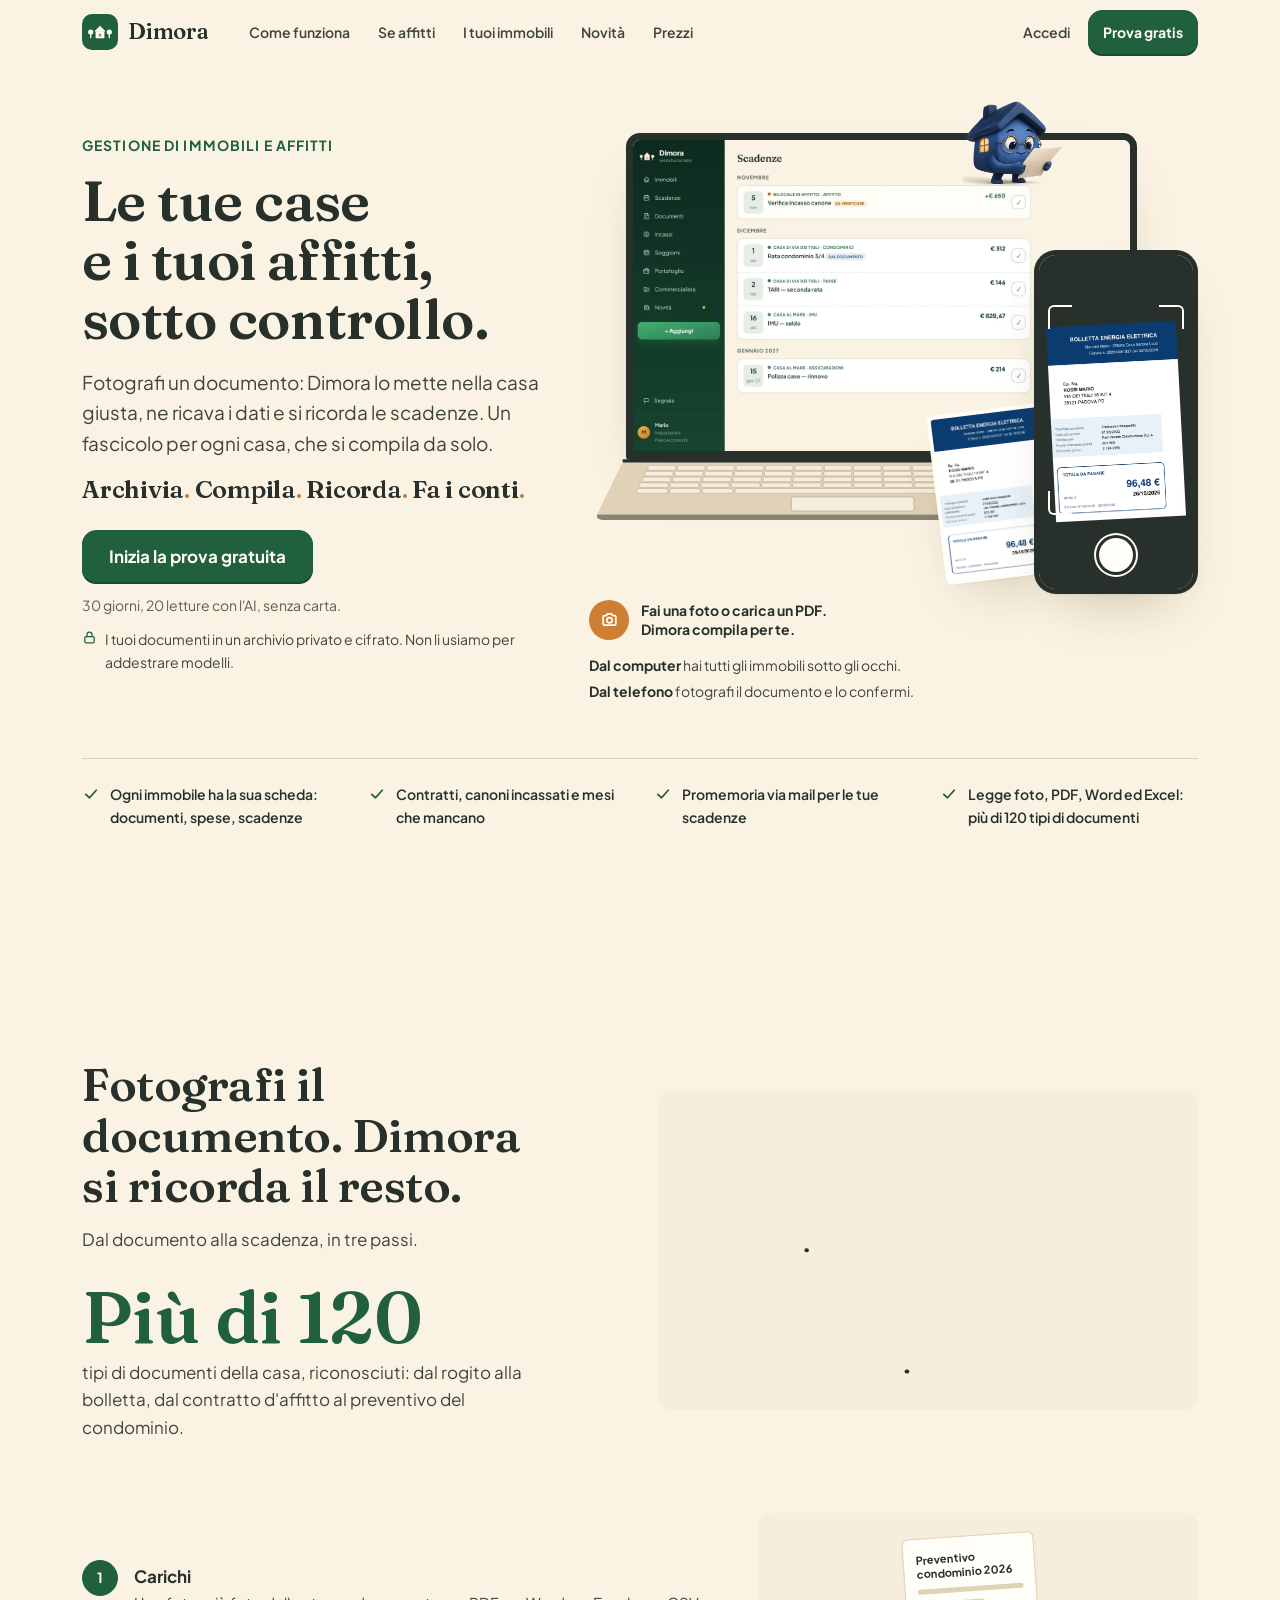
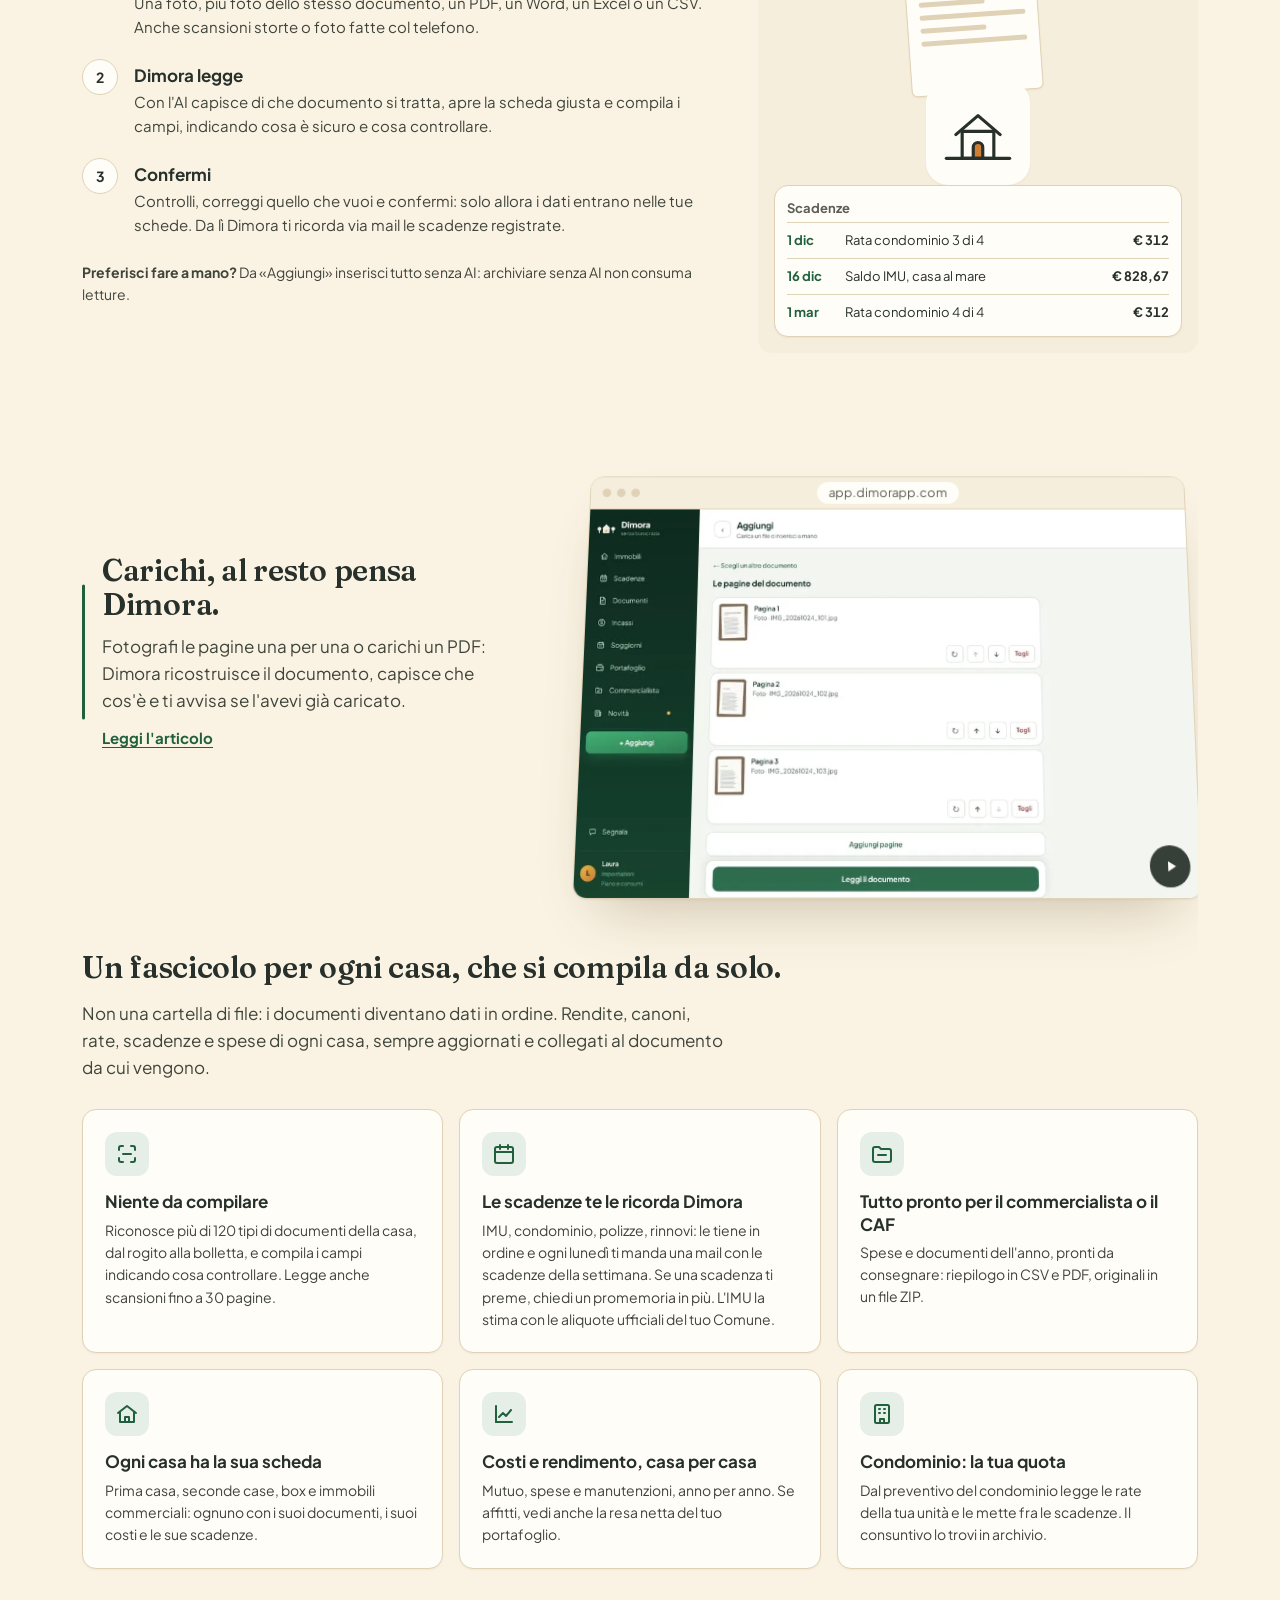
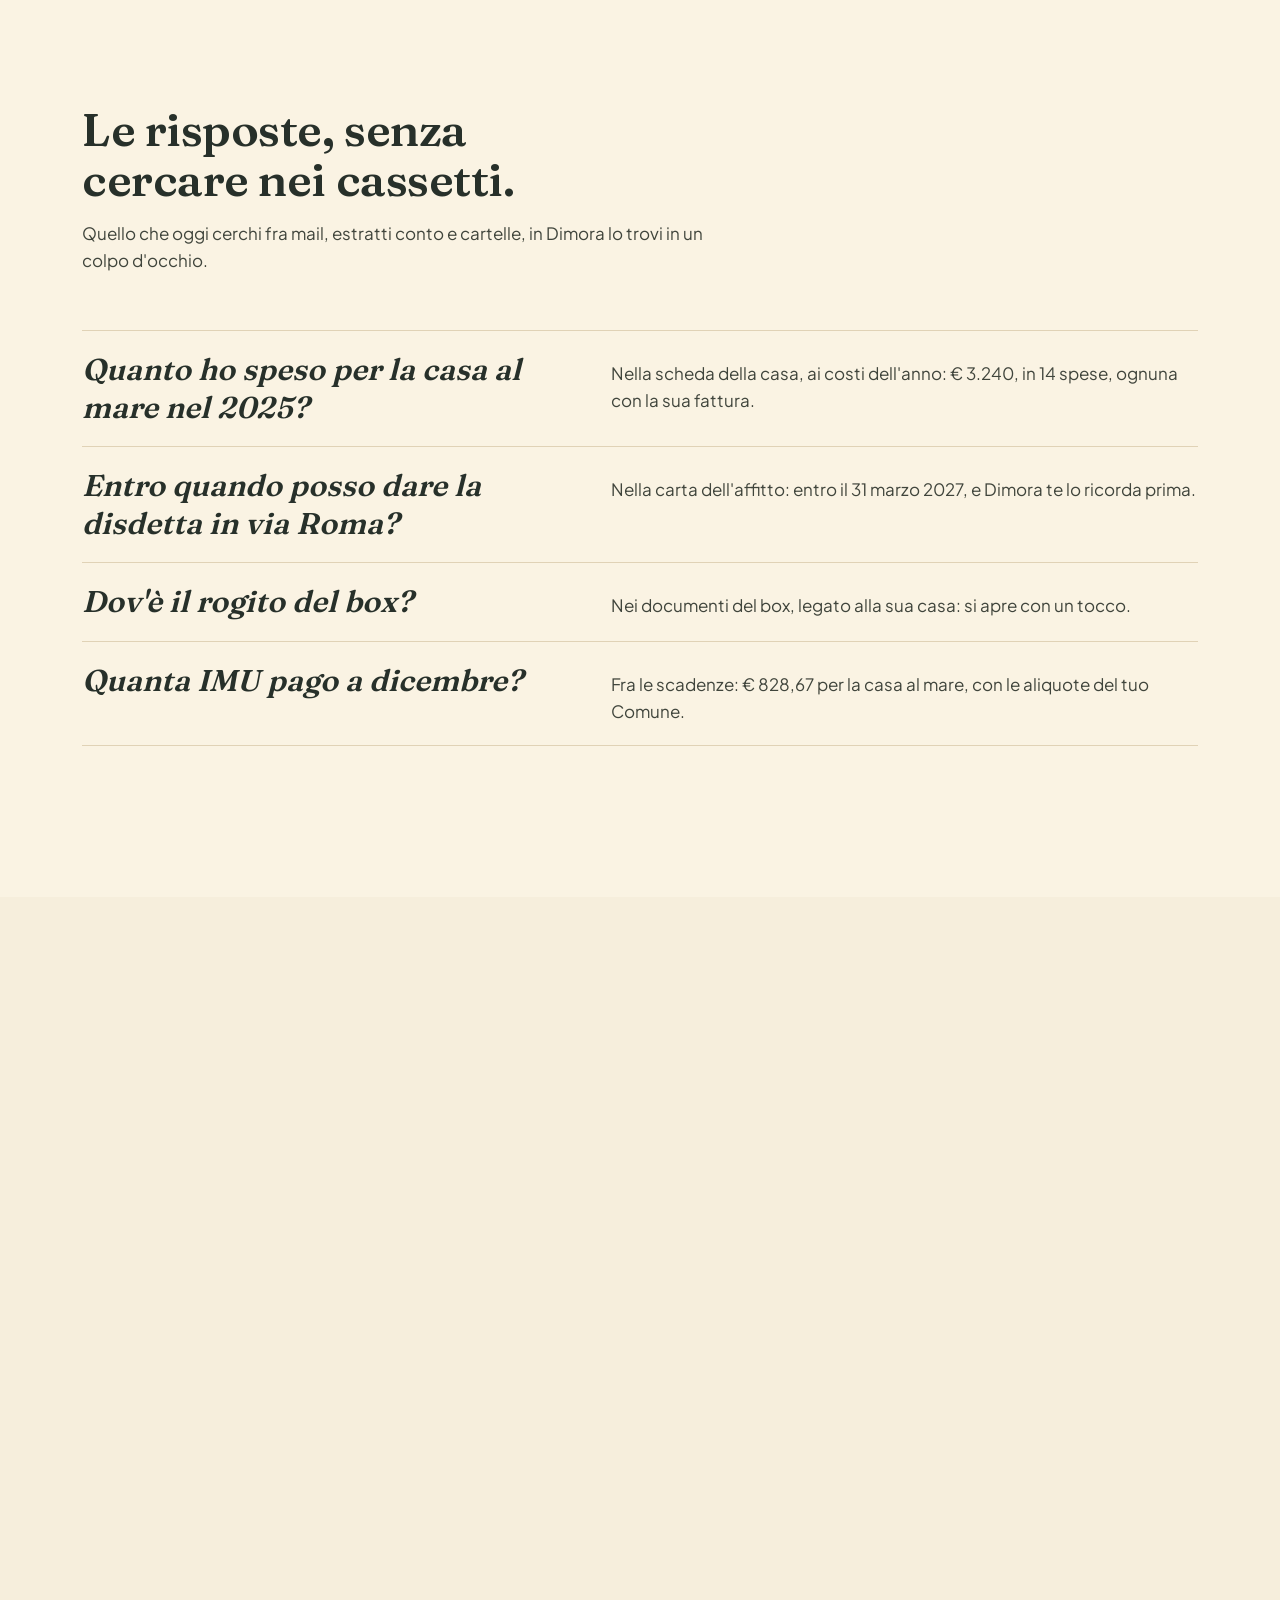
==== index.html @ d5da7b3e "landing: quarto giro (un fascicolo per ogni casa, le risposte, i documenti al sicuro più in vista) -" ====
<!doctype html>
<html lang="it">
<head>
<meta charset="utf-8">
<meta name="viewport" content="width=device-width, initial-scale=1">
<!-- Vercel Web Analytics (dall'8/10, senza cookie): la coda prima del foglio di stile, lo script in fondo.
     Gli indirizzi si ripuliscono prima dell'invio e gli eventi partono da assets/landing.js. -->
<script>
  window.va = window.va || function () { (window.vaq = window.vaq || []).push(arguments); };
  // Le animazioni si accendono qui, prima che la pagina si disegni, e solo senza «meno animazioni».
  try { if (!window.matchMedia('(prefers-reduced-motion: reduce)').matches) document.documentElement.classList.add('vivo'); } catch (e) {}
</script>
<title>Dimora: gestione di immobili e affitti, IMU e scadenze della casa</title>
<meta name="description" content="Fotografi o carichi un documento: Dimora legge i dati e prepara le scadenze. Affitti, IMU della seconda casa, condominio e bollette in un unico posto.">
<link rel="canonical" href="https://dimorapp.com/">
<link rel="icon" type="image/svg+xml" href="/favicon.svg">
<meta name="theme-color" content="#FAF3E3">
<meta property="og:type" content="website">
<meta property="og:site_name" content="Dimora">
<meta property="og:locale" content="it_IT">
<meta property="og:url" content="https://dimorapp.com/">
<meta property="og:title" content="Dimora: gestione di immobili e affitti, IMU e scadenze della casa">
<meta property="og:description" content="Fotografi o carichi un documento: Dimora legge i dati e prepara le scadenze. Affitti, IMU della seconda casa, condominio e bollette in un unico posto.">
<meta property="og:image" content="https://dimorapp.com/dimora-og-2026-10.jpg">
<meta property="og:image:width" content="1200">
<meta property="og:image:height" content="630">
<meta property="og:image:type" content="image/jpeg">
<meta property="og:image:alt" content="Dimorino, la casetta di Dimora, accanto al titolo: Le tue case e i tuoi affitti, sotto controllo. Da una foto.">
<meta name="twitter:card" content="summary_large_image">
<meta name="twitter:title" content="Dimora: gestione di immobili e affitti, IMU e scadenze della casa">
<meta name="twitter:description" content="Fotografi o carichi un documento: Dimora legge i dati e prepara le scadenze. Affitti, IMU della seconda casa, condominio e bollette in un unico posto.">
<meta name="twitter:image" content="https://dimorapp.com/dimora-og-2026-10.jpg">
<link rel="preload" href="/assets/fonts/plus-jakarta-sans-latin-wght-normal.woff2" as="font" type="font/woff2" crossorigin>
<link rel="preload" href="/assets/fonts/fraunces-600-latin.woff2" as="font" type="font/woff2" crossorigin>
<link rel="stylesheet" href="/assets/veste.css">
<link rel="stylesheet" href="/assets/landing.css">
<!-- Dati strutturati: chi siamo e che cos'è l'app. Niente prezzi, offerte o valutazioni.
     La descrizione è la stessa della meta description: il controllo le confronta. -->
<script type="application/ld+json">
{
  "@context": "https://schema.org",
  "@graph": [
    {
      "@type": "Organization",
      "@id": "https://dimorapp.com/#organizzazione",
      "name": "Dimora",
      "url": "https://dimorapp.com",
      "logo": "https://dimorapp.com/favicon.svg"
    },
    {
      "@type": "SoftwareApplication",
      "name": "Dimora",
      "applicationCategory": "BusinessApplication",
      "operatingSystem": "Web",
      "url": "https://app.dimorapp.com",
      "description": "Fotografi o carichi un documento: Dimora legge i dati e prepara le scadenze. Affitti, IMU della seconda casa, condominio e bollette in un unico posto.",
      "inLanguage": "it",
      "publisher": { "@id": "https://dimorapp.com/#organizzazione" }
    }
  ]
}
</script>
</head>
<body>
<a class="salta" href="#contenuto">Vai al contenuto</a>

<!--TESTATA-->
<header class="testata" data-testata>
  <div class="contenitore testata-riga">
    <a class="marchio" href="/" aria-label="Dimora, torna all'inizio">
      <span class="marchio-segno" aria-hidden="true"><svg viewBox="1 24 98 54" width="26" height="14"><circle cx="14" cy="51" r="10" fill="currentColor"/><rect x="11.5" y="59" width="5" height="16" rx="2" fill="currentColor"/><circle cx="86" cy="51" r="10" fill="currentColor"/><rect x="83.5" y="59" width="5" height="16" rx="2" fill="currentColor"/><polygon points="28,49 50,27 72,49" fill="currentColor"/><rect x="33" y="48" width="34" height="27" rx="2.5" fill="currentColor"/><path d="M45 68 L45 61.5 A5 5 0 0 1 55 61.5 L55 68 Z" fill="#CE7F33"/></svg></span>
      <span class="marchio-nome">Dimora</span>
    </a>
    <nav class="nav-larga" aria-label="Sezioni">
      <a href="/#come">Come funziona</a>
      <a href="/#affitti">Se affitti</a>
      <a href="/#immobili">I tuoi immobili</a>
      <a href="/#novita">Novità</a>
      <a href="/#prezzi">Prezzi</a>
    </nav>
    <div class="testata-azioni">
      <a class="collegamento-testata solo-largo" href="https://app.dimorapp.com/login" data-evento="clic_accedi" data-posizione="intestazione">Accedi</a>
      <a class="btn btn-principale btn-piccolo" href="https://app.dimorapp.com/login" data-evento="clic_inizia_prova" data-posizione="intestazione">Prova gratis</a>
      <details class="menu" data-menu>
        <summary class="menu-bottone" aria-label="Menu"><svg width="20" height="20" viewBox="0 0 24 24" fill="none" stroke="currentColor" stroke-width="2" stroke-linecap="round" aria-hidden="true"><path d="M4 7h16"/><path d="M4 12h16"/><path d="M4 17h16"/></svg></summary>
        <nav class="menu-pannello" aria-label="Sezioni">
          <a href="/#come">Come funziona</a>
          <a href="/#affitti">Se affitti</a>
          <a href="/#immobili">I tuoi immobili</a>
          <a href="/#novita">Novità</a>
          <a href="/#prezzi">Prezzi</a>
          <a href="/#domande">Domande</a>
          <a href="https://app.dimorapp.com/login" data-evento="clic_accedi" data-posizione="menu_telefono">Accedi</a>
        </nav>
      </details>
    </div>
  </div>
</header>
<!--/TESTATA-->

<main id="contenuto">

<!-- 1. L'APERTURA, come la landing di prima, nella veste nuova. Le due schermate sono l'app vera nella veste nuova,
     con dati inventati (strumenti/fotografa-app.mjs). Il titolo entra riga per riga. -->
<section class="apertura">
  <div class="contenitore apertura-griglia">
    <div class="apertura-testo">
      <p class="occhiello">Gestione di immobili e affitti</p>
      <h1 class="titolo-apertura"><span class="riga"><span>Le tue case</span></span> <span class="riga"><span>e i tuoi affitti,</span></span> <span class="riga"><span>sotto controllo.</span></span></h1>
      <p class="apertura-sotto">Fotografi un documento: Dimora lo mette nella casa giusta, ne ricava i dati e si ricorda le scadenze. Un fascicolo per ogni casa, che si compila da solo.</p>
      <p class="apertura-motto">Archivia<span class="punto">.</span> Compila<span class="punto">.</span> Ricorda<span class="punto">.</span> Fa i conti<span class="punto">.</span></p>
      <div class="apertura-azioni">
        <a class="btn btn-principale btn-grande" href="https://app.dimorapp.com/login" data-evento="clic_inizia_prova" data-posizione="apertura">Inizia la prova gratuita</a>
        <p class="apertura-nota">30 giorni, 20 letture con l'AI, senza carta.</p>
        <p class="apertura-sicuro"><a href="#sicurezza"><svg width="15" height="15" viewBox="0 0 24 24" fill="none" stroke="currentColor" stroke-width="2" stroke-linecap="round" stroke-linejoin="round" aria-hidden="true"><rect x="4.5" y="10.5" width="15" height="10" rx="2"/><path d="M8 10.5V7.5a4 4 0 0 1 8 0v3"/></svg><span>I tuoi documenti in un archivio privato e cifrato. Non li usiamo per addestrare modelli.</span></a></p>
      </div>
    </div>
    <div class="apertura-visivo">
      <!-- La sequenza in tre tempi (terzo giro di Vitto, 25/10): (a) la bolletta di carta; (b) il telefono la inquadra e
           scatta, con un lampo; (c) sul telefono i campi compilati e nel portatile spunta la scadenza nuova, evidenziata un
           attimo. Si ripete con una pausa. Senza «vivo» (e con «meno animazioni») si vede l'ultimo fotogramma, fermo. -->
      <div class="dispositivi" data-sequenza>
        <div class="portatile">
          <div class="portatile-schermo">
            <img class="schermo-prima" src="/assets/img/app-computer-prima.webp" alt="" width="1280" height="800" decoding="async" fetchpriority="high">
            <img class="schermo-dopo" src="/assets/img/app-computer.webp" alt="Dimora dal computer: le scadenze delle case, con la bolletta della luce appena aggiunta, le rate del condominio, il saldo IMU della casa al mare e la TARI." width="1280" height="800" decoding="async">
            <span class="riga-nuova" aria-hidden="true"></span>
          </div>
          <svg class="portatile-base" viewBox="0 -9 1000 176" preserveAspectRatio="none" aria-hidden="true"><polygon class="tastiera-piano" points="50,0 950,0 1000,150 0,150"/><rect class="tastiera-cerniera" x="50" y="-8" width="900" height="9" rx="2"/><rect class="tastiera-tasto" x="100.0" y="10.0" width="53.4" height="13" rx="2"/><rect class="tastiera-tasto" x="157.4" y="10.0" width="53.4" height="13" rx="2"/><rect class="tastiera-tasto" x="214.9" y="10.0" width="53.4" height="13" rx="2"/><rect class="tastiera-tasto" x="272.3" y="10.0" width="53.4" height="13" rx="2"/><rect class="tastiera-tasto" x="329.7" y="10.0" width="53.4" height="13" rx="2"/><rect class="tastiera-tasto" x="387.1" y="10.0" width="53.4" height="13" rx="2"/><rect class="tastiera-tasto" x="444.6" y="10.0" width="53.4" height="13" rx="2"/><rect class="tastiera-tasto" x="502.0" y="10.0" width="53.4" height="13" rx="2"/><rect class="tastiera-tasto" x="559.4" y="10.0" width="53.4" height="13" rx="2"/><rect class="tastiera-tasto" x="616.9" y="10.0" width="53.4" height="13" rx="2"/><rect class="tastiera-tasto" x="674.3" y="10.0" width="53.4" height="13" rx="2"/><rect class="tastiera-tasto" x="731.7" y="10.0" width="53.4" height="13" rx="2"/><rect class="tastiera-tasto" x="789.1" y="10.0" width="53.4" height="13" rx="2"/><rect class="tastiera-tasto" x="846.6" y="10.0" width="53.4" height="13" rx="2"/><rect class="tastiera-tasto" x="94.5" y="26.5" width="54.2" height="13" rx="2"/><rect class="tastiera-tasto" x="152.7" y="26.5" width="54.2" height="13" rx="2"/><rect class="tastiera-tasto" x="210.9" y="26.5" width="54.2" height="13" rx="2"/><rect class="tastiera-tasto" x="269.1" y="26.5" width="54.2" height="13" rx="2"/><rect class="tastiera-tasto" x="327.4" y="26.5" width="54.2" height="13" rx="2"/><rect class="tastiera-tasto" x="385.6" y="26.5" width="54.2" height="13" rx="2"/><rect class="tastiera-tasto" x="443.8" y="26.5" width="54.2" height="13" rx="2"/><rect class="tastiera-tasto" x="502.0" y="26.5" width="54.2" height="13" rx="2"/><rect class="tastiera-tasto" x="560.2" y="26.5" width="54.2" height="13" rx="2"/><rect class="tastiera-tasto" x="618.4" y="26.5" width="54.2" height="13" rx="2"/><rect class="tastiera-tasto" x="676.6" y="26.5" width="54.2" height="13" rx="2"/><rect class="tastiera-tasto" x="734.9" y="26.5" width="54.2" height="13" rx="2"/><rect class="tastiera-tasto" x="793.1" y="26.5" width="54.2" height="13" rx="2"/><rect class="tastiera-tasto" x="851.3" y="26.5" width="54.2" height="13" rx="2"/><rect class="tastiera-tasto" x="89.0" y="43.0" width="55.0" height="13" rx="2"/><rect class="tastiera-tasto" x="148.0" y="43.0" width="55.0" height="13" rx="2"/><rect class="tastiera-tasto" x="207.0" y="43.0" width="55.0" height="13" rx="2"/><rect class="tastiera-tasto" x="266.0" y="43.0" width="55.0" height="13" rx="2"/><rect class="tastiera-tasto" x="325.0" y="43.0" width="55.0" height="13" rx="2"/><rect class="tastiera-tasto" x="384.0" y="43.0" width="55.0" height="13" rx="2"/><rect class="tastiera-tasto" x="443.0" y="43.0" width="55.0" height="13" rx="2"/><rect class="tastiera-tasto" x="502.0" y="43.0" width="55.0" height="13" rx="2"/><rect class="tastiera-tasto" x="561.0" y="43.0" width="55.0" height="13" rx="2"/><rect class="tastiera-tasto" x="620.0" y="43.0" width="55.0" height="13" rx="2"/><rect class="tastiera-tasto" x="679.0" y="43.0" width="55.0" height="13" rx="2"/><rect class="tastiera-tasto" x="738.0" y="43.0" width="55.0" height="13" rx="2"/><rect class="tastiera-tasto" x="797.0" y="43.0" width="55.0" height="13" rx="2"/><rect class="tastiera-tasto" x="856.0" y="43.0" width="55.0" height="13" rx="2"/><rect class="tastiera-tasto" x="83.5" y="59.5" width="55.8" height="13" rx="2"/><rect class="tastiera-tasto" x="143.3" y="59.5" width="55.8" height="13" rx="2"/><rect class="tastiera-tasto" x="203.1" y="59.5" width="55.8" height="13" rx="2"/><rect class="tastiera-tasto" x="262.9" y="59.5" width="55.8" height="13" rx="2"/><rect class="tastiera-tasto" x="322.6" y="59.5" width="55.8" height="13" rx="2"/><rect class="tastiera-tasto" x="382.4" y="59.5" width="55.8" height="13" rx="2"/><rect class="tastiera-tasto" x="442.2" y="59.5" width="55.8" height="13" rx="2"/><rect class="tastiera-tasto" x="502.0" y="59.5" width="55.8" height="13" rx="2"/><rect class="tastiera-tasto" x="561.8" y="59.5" width="55.8" height="13" rx="2"/><rect class="tastiera-tasto" x="621.6" y="59.5" width="55.8" height="13" rx="2"/><rect class="tastiera-tasto" x="681.4" y="59.5" width="55.8" height="13" rx="2"/><rect class="tastiera-tasto" x="741.1" y="59.5" width="55.8" height="13" rx="2"/><rect class="tastiera-tasto" x="800.9" y="59.5" width="55.8" height="13" rx="2"/><rect class="tastiera-tasto" x="860.7" y="59.5" width="55.8" height="13" rx="2"/><rect class="tastiera-tasto" x="78.0" y="76.0" width="60" height="13" rx="2"/><rect class="tastiera-tasto" x="142.0" y="76.0" width="60" height="13" rx="2"/><rect class="tastiera-tasto" x="206.0" y="76.0" width="60" height="13" rx="2"/><rect class="tastiera-tasto" x="270.0" y="76.0" width="460.0" height="13" rx="2"/><rect class="tastiera-tasto" x="734.0" y="76.0" width="60" height="13" rx="2"/><rect class="tastiera-tasto" x="798.0" y="76.0" width="60" height="13" rx="2"/><rect class="tastiera-tasto" x="862.0" y="76.0" width="60" height="13" rx="2"/><rect class="tastiera-trackpad" x="380" y="100" width="240" height="40" rx="5"/><path class="tastiera-bordo" d="M0 150 H1000 V156 Q1000 166 986 166 H14 Q0 166 0 156 Z"/></svg>
        </div>
        <div class="foto-carta">
          <img src="/assets/img/foto-bolletta.webp" alt="La bolletta della luce di carta: totale da pagare 96,48 euro entro il 26 ottobre 2026." width="412" height="621" decoding="async">
        </div>
        <div class="telefono">
          <span class="telefono-isola" aria-hidden="true"></span>
          <div class="telefono-schermo">
            <div class="fotocamera" aria-hidden="true">
              <img src="/assets/img/foto-bolletta.webp" alt="" width="412" height="621" decoding="async">
              <span class="mirino"><i></i><i></i><i></i><i></i></span>
              <span class="scatto"></span>
            </div>
            <span class="lampo" aria-hidden="true"></span>
            <img class="schermo-campi" src="/assets/img/app-telefono.webp" alt="Dimora dal telefono: la bolletta appena letta, con fornitore, importo e scadenza da confermare." width="780" height="1688" decoding="async">
          </div>
        </div>
        <img class="dimorino-apertura" src="/assets/img/dimorino-lettura.webp" alt="" width="382" height="336" decoding="async">
      </div>
      <p class="legame"><span class="bollino" aria-hidden="true"><svg width="19" height="19" viewBox="0 0 24 24" fill="none" stroke="currentColor" stroke-width="2.2" stroke-linecap="round" stroke-linejoin="round"><path d="M4 8.5A1.5 1.5 0 0 1 5.5 7H8l1.5-2h5L16 7h2.5A1.5 1.5 0 0 1 20 8.5v9a1.5 1.5 0 0 1-1.5 1.5h-13A1.5 1.5 0 0 1 4 17.5z"/><circle cx="12" cy="13" r="3.4"/></svg></span><span>Fai una foto o carica un PDF. <br>Dimora compila per te.</span></p>
      <p class="didascalia"><span><b>Dal computer</b> hai tutti gli immobili sotto gli occhi.</span> <span><b>Dal telefono</b> fotografi il documento e lo confermi.</span></p>
    </div>
  </div>
  <div class="contenitore">
    <ul class="vantaggi">
      <li><svg width="18" height="18" viewBox="0 0 24 24" fill="none" stroke="currentColor" stroke-width="2.4" stroke-linecap="round" stroke-linejoin="round" aria-hidden="true"><path d="M5 12.5 10 17l9-10"/></svg><span>Ogni immobile ha la sua scheda: documenti, spese, scadenze</span></li>
      <li><svg width="18" height="18" viewBox="0 0 24 24" fill="none" stroke="currentColor" stroke-width="2.4" stroke-linecap="round" stroke-linejoin="round" aria-hidden="true"><path d="M5 12.5 10 17l9-10"/></svg><span>Contratti, canoni incassati e mesi che mancano</span></li>
      <li><svg width="18" height="18" viewBox="0 0 24 24" fill="none" stroke="currentColor" stroke-width="2.4" stroke-linecap="round" stroke-linejoin="round" aria-hidden="true"><path d="M5 12.5 10 17l9-10"/></svg><span>Promemoria via mail per le tue scadenze</span></li>
      <li><svg width="18" height="18" viewBox="0 0 24 24" fill="none" stroke="currentColor" stroke-width="2.4" stroke-linecap="round" stroke-linejoin="round" aria-hidden="true"><path d="M5 12.5 10 17l9-10"/></svg><span>Legge foto, PDF, Word ed Excel: più di 120 tipi di documenti</span></li>
    </ul>
  </div>
</section>

<!-- 2. COME FUNZIONA, il cuore (testi della landing di prima: Come funziona e Che cosa fa per te). La casa grande si
     traccia quando la sezione arriva, accanto il numero dei documenti che conta; il foglio scende nella casa e ne escono
     le scadenze (dati di esempio). -->
<section class="sezione" id="come">
  <div class="contenitore">
    <div class="testa-grande">
      <div class="testa-grande-testo">
        <h2 class="titolo-sezione" data-parole>Fotografi il documento. Dimora si ricorda il resto.</h2>
        <p class="sezione-sotto">Dal documento alla scadenza, in tre passi.</p>
        <p class="numero-documenti" data-numero><span class="numero-grande">Più di <span class="numero-cifra" data-conta="120">120</span></span> <span class="numero-frase">tipi di documenti della casa, riconosciuti: dal rogito alla bolletta, dal contratto d'affitto al preventivo del condominio.</span></p>
      </div>
      <div class="disegno-grande" data-disegno aria-hidden="true">
        <svg class="casa-grande" viewBox="0 0 220 110" fill="none" stroke="#27302A" stroke-width="1.8" stroke-linejoin="round" stroke-linecap="round"><path pathLength="1" style="--i:0" d="M10 100h200"></path><path pathLength="1" style="--i:1" d="M72 50l34-26 34 26"></path><rect pathLength="1" style="--i:2" x="78" y="48" width="56" height="52"></rect><rect pathLength="1" style="--i:3" x="134" y="58" width="40" height="42"></rect><rect pathLength="1" style="--i:4" x="86" y="58" width="11" height="12"></rect><rect pathLength="1" style="--i:4.4" x="115" y="58" width="11" height="12"></rect><rect pathLength="1" style="--i:5" x="141" y="65" width="9" height="8"></rect><rect pathLength="1" style="--i:5.3" x="158" y="65" width="9" height="8"></rect><rect pathLength="1" style="--i:5.6" x="141" y="80" width="9" height="8"></rect><rect pathLength="1" style="--i:5.9" x="158" y="80" width="9" height="8"></rect><path pathLength="1" style="--i:6.4" d="M40 100V52q0-8 8-8h6"></path><circle pathLength="1" style="--i:7" cx="57" cy="47" r="3"></circle><path class="porta" pathLength="1" style="--i:7.6" d="M100 100V86a6 6 0 0 1 12 0v14z" fill="#CE7F33"></path></svg>
      </div>
    </div>
    <div class="come-griglia">
      <div class="come-testo">
        <ol class="passi" data-passi>
          <li class="passo"><span class="passo-num" aria-hidden="true">1</span><div><h3>Carichi</h3><p>Una foto, più foto dello stesso documento, un PDF, un Word, un Excel o un CSV. Anche scansioni storte o foto fatte col telefono.</p></div></li>
          <li class="passo"><span class="passo-num" aria-hidden="true">2</span><div><h3>Dimora legge</h3><p>Con l'AI capisce di che documento si tratta, apre la scheda giusta e compila i campi, indicando cosa è sicuro e cosa controllare.</p></div></li>
          <li class="passo"><span class="passo-num" aria-hidden="true">3</span><div><h3>Confermi</h3><p>Controlli, correggi quello che vuoi e confermi: solo allora i dati entrano nelle tue schede. Da lì Dimora ti ricorda via mail le scadenze registrate.</p></div></li>
        </ol>
        <p class="come-nota"><b>Preferisci fare a mano?</b> Da «Aggiungi» inserisci tutto senza AI: archiviare senza AI non consuma letture.</p>
      </div>
      <div class="scena" data-scena aria-hidden="true">
        <div class="scena-foglio">
          <span class="foglio-testa">Preventivo condominio 2026</span>
          <span class="foglio-riga"></span><span class="foglio-riga corta"></span><span class="foglio-riga"></span><span class="foglio-riga corta"></span><span class="foglio-riga"></span>
        </div>
        <div class="scena-casa">
          <svg viewBox="0 0 48 48" fill="none" stroke="#27302A" stroke-width="2" stroke-linejoin="round" stroke-linecap="round"><path d="M10 25L24 13l14 12"></path><rect x="14" y="23" width="20" height="17"></rect><path d="M21 40v-7a3 3 0 0 1 6 0v7z" fill="#CE7F33"></path><path d="M4 40h40"></path></svg>
        </div>
        <div class="scena-scadenze">
          <span class="scadenze-titolo">Scadenze</span>
          <span class="scadenza"><span class="scadenza-data">1 dic</span><span class="scadenza-nome">Rata condominio 3 di 4</span><span class="scadenza-importo">€ 312</span></span>
          <span class="scadenza"><span class="scadenza-data">16 dic</span><span class="scadenza-nome">Saldo IMU, casa al mare</span><span class="scadenza-importo">€ 828,67</span></span>
          <span class="scadenza"><span class="scadenza-data">1 mar</span><span class="scadenza-nome">Rata condominio 4 di 4</span><span class="scadenza-importo">€ 312</span></span>
        </div>
      </div>
    </div>

    <div class="racconto racconto-singolo" data-racconto>
      <div class="racconto-griglia">
        <div class="racconto-storie">
<!--RACCONTO-COME-->
        <article class="storia" data-storia="carichi-al-resto">
          <figure class="storia-locandina"><img src="/assets/novita/carichi-al-resto.webp" alt="" width="960" height="600" loading="lazy" decoding="async"></figure>
          <h3 class="storia-titolo">Carichi, al resto pensa Dimora.</h3>
          <p>Fotografi le pagine una per una o carichi un PDF: Dimora ricostruisce il documento, capisce che cos'è e ti avvisa se l'avevi già caricato.</p>
          <a class="collegamento" href="/novita/carichi-al-resto">Leggi l'articolo</a>
        </article>
<!--/RACCONTO-COME-->
        </div>
        <div class="racconto-schermo" aria-hidden="true"><div class="finestra" data-finestra><div class="finestra-barra"><span class="finestra-punti"><i></i><i></i><i></i></span><span class="finestra-indirizzo">app.dimorapp.com</span></div><div class="finestra-schermo" data-schermo></div><div class="finestra-avanzamento" data-avanzamento></div></div></div>
      </div>
    </div>

    <div class="funzioni">
      <h3 class="titolo-blocco" data-parole>Un fascicolo per ogni casa, che si compila da solo.</h3>
      <p class="sezione-sotto">Non una cartella di file: i documenti diventano dati in ordine. Rendite, canoni, rate, scadenze e spese di ogni casa, sempre aggiornati e collegati al documento da cui vengono.</p>
      <div class="griglia-funzioni">
        <div class="funzione"><span class="funzione-icona"><svg width="24" height="24" viewBox="0 0 24 24" fill="none" stroke="currentColor" stroke-width="2" stroke-linecap="round" stroke-linejoin="round" aria-hidden="true"><path d="M4 8V6a2 2 0 0 1 2-2h2"/><path d="M16 4h2a2 2 0 0 1 2 2v2"/><path d="M20 16v2a2 2 0 0 1-2 2h-2"/><path d="M8 20H6a2 2 0 0 1-2-2v-2"/><path d="M8 12h8"/></svg></span><h4>Niente da compilare</h4><p>Riconosce più di 120 tipi di documenti della casa, dal rogito alla bolletta, e compila i campi indicando cosa controllare. Legge anche scansioni fino a 30 pagine.</p></div>
        <div class="funzione"><span class="funzione-icona"><svg width="24" height="24" viewBox="0 0 24 24" fill="none" stroke="currentColor" stroke-width="2" stroke-linecap="round" stroke-linejoin="round" aria-hidden="true"><rect x="3" y="5" width="18" height="16" rx="2"/><path d="M16 3v4"/><path d="M8 3v4"/><path d="M3 10h18"/></svg></span><h4>Le scadenze te le ricorda Dimora</h4><p>IMU, condominio, polizze, rinnovi: le tiene in ordine e ogni lunedì ti manda una mail con le scadenze della settimana. Se una scadenza ti preme, chiedi un promemoria in più. L'IMU la stima con le aliquote ufficiali del tuo Comune.</p></div>
        <div class="funzione"><span class="funzione-icona"><svg width="24" height="24" viewBox="0 0 24 24" fill="none" stroke="currentColor" stroke-width="2" stroke-linecap="round" stroke-linejoin="round" aria-hidden="true"><path d="M3 7a2 2 0 0 1 2-2h4l2 2h8a2 2 0 0 1 2 2v9a2 2 0 0 1-2 2H5a2 2 0 0 1-2-2z"/><path d="M8 13h8"/></svg></span><h4>Tutto pronto per il commercialista o il CAF</h4><p>Spese e documenti dell'anno, pronti da consegnare: riepilogo in CSV e PDF, originali in un file ZIP.</p></div>
        <div class="funzione"><span class="funzione-icona"><svg width="24" height="24" viewBox="0 0 24 24" fill="none" stroke="currentColor" stroke-width="2" stroke-linecap="round" stroke-linejoin="round" aria-hidden="true"><path d="M3 11 12 4l9 7"/><path d="M5 10v10h14V10"/><path d="M10 20v-5h4v5"/></svg></span><h4>Ogni casa ha la sua scheda</h4><p>Prima casa, seconde case, box e immobili commerciali: ognuno con i suoi documenti, i suoi costi e le sue scadenze.</p></div>
        <div class="funzione"><span class="funzione-icona"><svg width="24" height="24" viewBox="0 0 24 24" fill="none" stroke="currentColor" stroke-width="2" stroke-linecap="round" stroke-linejoin="round" aria-hidden="true"><path d="M4 20V4"/><path d="M4 20h16"/><path d="m7 15 4-4 3 3 5-6"/></svg></span><h4>Costi e rendimento, casa per casa</h4><p>Mutuo, spese e manutenzioni, anno per anno. Se affitti, vedi anche la resa netta del tuo portafoglio.</p></div>
        <div class="funzione"><span class="funzione-icona"><svg width="24" height="24" viewBox="0 0 24 24" fill="none" stroke="currentColor" stroke-width="2" stroke-linecap="round" stroke-linejoin="round" aria-hidden="true"><rect x="5" y="3" width="14" height="18" rx="1.5"/><path d="M9 7h1"/><path d="M14 7h1"/><path d="M9 11h1"/><path d="M14 11h1"/><path d="M10 21v-4h4v4"/></svg></span><h4>Condominio: la tua quota</h4><p>Dal preventivo del condominio legge le rate della tua unità e le mette fra le scadenze. Il consuntivo lo trovi in archivio.</p></div>
      </div>
    </div>
  </div>
</section>

<!-- 2b. LE RISPOSTE (quarto giro, 26/10): quattro domande e dove le trovi in Dimora. Ogni risposta è una schermata vera
     dell'app (verificato nel codice il 26/10: costi dell'anno della scheda, riga del contratto nella carta dell'affitto,
     documenti della pertinenza «Pertinenza di …», saldo IMU fra le scadenze). -->
<section class="sezione risposte" id="risposte">
  <div class="contenitore">
    <div class="sezione-testa">
      <h2 class="titolo-sezione" data-parole>Le risposte, senza cercare nei cassetti.</h2>
      <p class="sezione-sotto">Quello che oggi cerchi fra mail, estratti conto e cartelle, in Dimora lo trovi in un colpo d'occhio.</p>
    </div>
    <dl class="risposte-elenco">
      <div class="risposta"><dt>Quanto ho speso per la casa al mare nel 2025?</dt><dd>Nella scheda della casa, ai costi dell'anno: € 3.240, in 14 spese, ognuna con la sua fattura.</dd></div>
      <div class="risposta"><dt>Entro quando posso dare la disdetta in via Roma?</dt><dd>Nella carta dell'affitto: entro il 31 marzo 2027, e Dimora te lo ricorda prima.</dd></div>
      <div class="risposta"><dt>Dov'è il rogito del box?</dt><dd>Nei documenti del box, legato alla sua casa: si apre con un tocco.</dd></div>
      <div class="risposta"><dt>Quanta IMU pago a dicembre?</dt><dd>Fra le scadenze: € 828,67 per la casa al mare, con le aliquote del tuo Comune.</dd></div>
    </dl>
  </div>
</section>

<!-- 3. LA LETTERA (testi di oggi): la storia da cui nasce Dimora. -->
<section class="sezione lettera" id="storia">
  <div class="contenitore lettera-griglia">
    <figure class="lettera-foto">
      <img src="/assets/img/quaderno.jpg" alt="Un'agenda aperta con le spese di casa annotate a mano, colonna per colonna: luce, acqua, gas, telefono, condominio e IMU, rifiuti, assicurazioni, auto." width="800" height="600" loading="lazy" decoding="async">
      <figcaption>Il quaderno dei conti di casa di mia mamma: un'agenda del 2013, riusata per il 2026.</figcaption>
    </figure>
    <div class="lettera-testo">
      <p class="lettera-domanda">Sai quanto ti costano i tuoi immobili e, se li affitti, quanto ti rendono?</p>
      <p>Per molti la risposta è sparsa ovunque: la bolletta nella mail, la rata del mutuo sull'estratto conto, la fattura dell'idraulico in un cassetto. Se affitti, devi anche tenere insieme contratti, canoni incassati, pagamenti in ritardo e scadenze.</p>
      <p>Mia mamma segue da sola più di una casa, compresa quella di mia nonna: tiene tutto a mano, nel quaderno della foto, con una cura che rispetto. Io ho voluto togliere la fatica di rimettere insieme i pezzi.</p>
      <p>Dimora nasce da qui: documenti, spese e affitti nello stesso posto, casa per casa. Questi problemi li conosco, perché sono anche i miei.</p>
      <p class="firma"><span class="firma-iniziale" aria-hidden="true">V</span><span><span class="firma-nome">Vittorio</span> <span class="firma-ruolo">ha ideato Dimora</span></span></p>
    </div>
  </div>
</section>

<!-- 4. SE AFFITTI UNA CASA (secondo giro di Vitto, 25/10): il contratto, l'affitto in chiaro, i canoni, il pacchetto
     per il commercialista o il CAF, poi la spesa, la fattura e il bonifico. L'appartamento grande si traccia all'arrivo. -->
<section class="sezione affitti" id="affitti">
  <div class="contenitore">
    <div class="testa-grande">
      <div class="testa-grande-testo">
        <h2 class="titolo-sezione" data-parole>Se affitti una casa</h2>
        <p class="sezione-sotto">Contratti, incassi, ritardi e scadenze fiscali, contratto per contratto. E vedi quanto rendono i tuoi affitti.</p>
      </div>
      <div class="disegno-grande" data-disegno aria-hidden="true">
        <svg class="casa-grande" viewBox="0 0 220 110" fill="none" stroke="#27302A" stroke-width="1.8" stroke-linejoin="round" stroke-linecap="round"><path pathLength="1" style="--i:0" d="M10 100h200"></path><rect pathLength="1" style="--i:1" x="72" y="28" width="74" height="72"></rect><path pathLength="1" style="--i:1.6" d="M68 28h82"></path><rect pathLength="1" style="--i:2.2" x="48" y="54" width="24" height="46"></rect><rect pathLength="1" style="--i:2.8" x="54" y="62" width="10" height="8"></rect><rect pathLength="1" style="--i:3.1" x="54" y="78" width="10" height="8"></rect><rect pathLength="1" style="--i:3.6" x="80" y="36" width="12" height="11"></rect><rect pathLength="1" style="--i:3.9" x="103" y="36" width="12" height="11"></rect><rect pathLength="1" style="--i:4.2" x="126" y="36" width="12" height="11"></rect><rect pathLength="1" style="--i:4.5" x="80" y="56" width="12" height="11"></rect><rect pathLength="1" style="--i:4.8" x="103" y="56" width="12" height="11"></rect><rect pathLength="1" style="--i:5.1" x="126" y="56" width="12" height="11"></rect><rect pathLength="1" style="--i:5.4" x="80" y="78" width="12" height="7"></rect><rect pathLength="1" style="--i:5.7" x="126" y="78" width="12" height="7"></rect><circle pathLength="1" style="--i:6.2" cx="174" cy="66" r="11"></circle><path pathLength="1" style="--i:6.6" d="M174 77v23"></path><path class="porta" pathLength="1" style="--i:7.2" d="M103 100v-11a6 6 0 0 1 12 0v11z" fill="#CE7F33"></path></svg>
      </div>
    </div>

    <div class="racconto" data-racconto>
      <div class="racconto-griglia">
        <div class="racconto-storie">
<!--RACCONTO-AFFITTO-->
        <article class="storia" data-storia="contratto" data-immagine="/assets/img/app-contratto-computer.webp">
          <figure class="storia-locandina"><img src="/assets/img/app-contratto-computer.webp" alt="" width="1280" height="800" loading="lazy" decoding="async"></figure>
          <h3 class="storia-titolo">Il contratto, letto per te.</h3>
          <p>Carichi il contratto d'affitto: Dimora riconosce il tipo di contratto (4+4, 3+2 a canone concordato, transitorio, studenti, commerciale 6+6 e 9+9), compila inquilino, canone, durata, deposito e regime fiscale, e prepara le scadenze che contano: disdetta, scadenza del contratto, registrazione, cedolare.</p>
        </article>
        <article class="storia" data-storia="affitto-chiaro" data-immagine="/assets/img/app-affitto-computer.webp">
          <figure class="storia-locandina"><img src="/assets/img/app-affitto-computer.webp" alt="" width="1280" height="800" loading="lazy" decoding="async"></figure>
          <h3 class="storia-titolo">L'affitto in chiaro, dalla scheda della casa.</h3>
          <p>Date del contratto, entro quando dare la disdetta, regime e deposito, tutto in una carta sola.</p>
        </article>
        <article class="storia" data-storia="canoni" data-immagine="/assets/img/app-computer.webp">
          <figure class="storia-locandina"><img src="/assets/img/app-computer.webp" alt="" width="1280" height="800" loading="lazy" decoding="async"></figure>
          <h3 class="storia-titolo">I canoni, sempre sotto gli occhi.</h3>
          <p>Segni gli incassi con un tocco e vedi subito quali mesi mancano.</p>
        </article>
        <article class="storia" data-storia="pacchetto-commercialista">
          <figure class="storia-locandina"><img src="/assets/novita/pacchetto-commercialista.webp" alt="" width="960" height="600" loading="lazy" decoding="async"></figure>
          <h3 class="storia-titolo">Al commercialista o al CAF, un pacchetto pronto.</h3>
          <p>Per la dichiarazione dei redditi, i documenti di ogni casa e di ogni anno, con il riepilogo, pronti da mandare.</p>
          <a class="collegamento" href="/novita/pacchetto-commercialista">Leggi l'articolo</a>
        </article>
<!--/RACCONTO-AFFITTO-->
        </div>
        <div class="racconto-schermo" aria-hidden="true"><div class="finestra" data-finestra><div class="finestra-barra"><span class="finestra-punti"><i></i><i></i><i></i></span><span class="finestra-indirizzo">app.dimorapp.com</span></div><div class="finestra-schermo" data-schermo></div><div class="finestra-avanzamento" data-avanzamento></div></div></div>
      </div>
    </div>

    <p class="nota-sezione">Gestisce anche affitti brevi e occasionali, con i soggiorni e il calendario dell'occupazione.</p>

    <div class="commercialista">
      <div>
        <h3 class="titolo-blocco" data-parole>La spesa, la fattura e il bonifico, già insieme</h3>
        <p class="sezione-sotto">Segni la spesa da portare al commercialista o al CAF e ci colleghi i suoi documenti. A fine anno Dimora prepara la consegna.</p>
      </div>
      <ol class="passi passi-piccoli">
        <li class="passo"><span class="passo-num" aria-hidden="true">1</span><div><p>Segni la spesa: lavori in casa, lavori condominiali o interessi del mutuo.</p></div></li>
        <li class="passo"><span class="passo-num" aria-hidden="true">2</span><div><p>Colleghi fattura e bonifico, già archiviati o da caricare.</p></div></li>
        <li class="passo"><span class="passo-num" aria-hidden="true">3</span><div><p>Consegni tutto: riepilogo in CSV e PDF, originali in un file ZIP.</p></div></li>
      </ol>
      <p class="nota-sezione">Il trattamento fiscale lo valuta il professionista.</p>
    </div>
  </div>
</section>

<!-- 5. PER OGNI IMMOBILE CHE HAI (secondo giro di Vitto, 25/10): dal rogito alla visura, IMU, condominio, bollette,
     bonus. Il testo sotto il titolo è quello di «Segui più case» della landing di prima. Il disegno: la casa col box. -->
<section class="sezione immobili" id="immobili">
  <div class="contenitore">
    <div class="testa-disegno">
      <div class="sezione-testa">
        <h2 class="titolo-sezione" data-parole>Per ogni immobile che hai</h2>
        <p class="sezione-sotto">La tua, quella al mare, quella dei tuoi genitori. IMU, rate di due condomini, bollette doppie: ogni casa ha la sua scheda, e Dimora ti ricorda le scadenze di tutte.</p>
      </div>
      <div class="disegno-sezione" data-disegno aria-hidden="true">
        <svg viewBox="0 0 220 110" fill="none" stroke="#27302A" stroke-width="1.8" stroke-linejoin="round" stroke-linecap="round"><path pathLength="1" style="--i:0" d="M10 100h200"></path><path pathLength="1" style="--i:1" d="M42 50l34-26 34 26"></path><rect pathLength="1" style="--i:2" x="48" y="48" width="56" height="52"></rect><rect pathLength="1" style="--i:3" x="56" y="58" width="11" height="12"></rect><rect pathLength="1" style="--i:3.4" x="85" y="58" width="11" height="12"></rect><path pathLength="1" style="--i:4.2" d="M118 100V66l30-10 30 10v34"></path><path pathLength="1" style="--i:5" d="M128 100V76h40v24"></path><path pathLength="1" style="--i:5.6" d="M128 84h40M128 92h40"></path><path class="porta" pathLength="1" style="--i:6.4" d="M70 100V86a6 6 0 0 1 12 0v14z" fill="#CE7F33"></path></svg>
      </div>
    </div>

    <div class="racconto" data-racconto>
      <div class="racconto-griglia">
        <div class="racconto-storie">
<!--RACCONTO-IMMOBILI-->
        <article class="storia" data-storia="rogito-visura" data-immagine="/assets/img/casa-e-box.svg">
          <figure class="storia-locandina"><img src="/assets/img/casa-e-box.svg" alt="" width="800" height="500" loading="lazy" decoding="async"></figure>
          <h3 class="storia-titolo">Dal rogito alla visura, i dati della casa compilati per te.</h3>
          <p>Carichi il rogito, il contratto di mutuo o la visura catastale: Dimora legge rendite, categorie e dati del mutuo e li mette nella scheda della casa. Riconosce box e cantine, li lega alla loro abitazione, e per l'IMU sa che con la prima casa è esente una sola pertinenza per categoria: se ne hai due, te lo dice e calcola il giusto.</p>
        </article>
        <article class="storia" data-storia="imu-calcolata">
          <figure class="storia-locandina"><img src="/assets/novita/imu-calcolata.webp" alt="" width="960" height="600" loading="lazy" decoding="async"></figure>
          <h3 class="storia-titolo">L'IMU, calcolata.</h3>
          <p>Per la seconda casa, i box e le cantine, con le aliquote del tuo Comune.</p>
          <p class="storia-dato"><span class="storia-dato-testo">€ 977 l'anno, in media, per una seconda casa nei capoluoghi</span> <span class="storia-dato-fonte">Fonte: <a href="https://www.uil.it/documents/Uil_%20su_Imu_saldodicembre2025.pdf" rel="noopener">UIL, «Studio su saldo IMU 2025»</a></span></p>
          <a class="collegamento" href="/novita/imu-calcolata">Leggi l'articolo</a>
        </article>
        <article class="storia" data-storia="rate-condominio">
          <figure class="storia-locandina"><img src="/assets/novita/rate-condominio.webp" alt="" width="960" height="600" loading="lazy" decoding="async"></figure>
          <h3 class="storia-titolo">Le rate del condominio, in ordine.</h3>
          <p>Carichi il preventivo: Dimora trova le tue rate e le mette nelle scadenze.</p>
          <p class="storia-dato"><span class="storia-dato-testo">Oltre 45 milioni di persone vivono in condominio</span> <span class="storia-dato-fonte">Fonte: <a href="https://www.italpress.com/vivere-in-condominio-arriva-la-guida-del-notariato/" rel="noopener">Notariato con ANACI, guida «Vivere in condominio»</a></span></p>
          <a class="collegamento" href="/novita/rate-condominio">Leggi l'articolo</a>
        </article>
        <article class="storia" data-storia="bollette" data-immagine="/assets/img/app-bolletta-computer.webp">
          <figure class="storia-locandina"><img src="/assets/img/app-bolletta-computer.webp" alt="" width="1280" height="800" loading="lazy" decoding="async"></figure>
          <h3 class="storia-titolo">Bollette e utenze, sotto controllo.</h3>
          <p>Bollette, rate del condominio, polizze, mutuo e lavori. Carichi il documento, Dimora prepara le scadenze e a fine anno sai quanto ti è costata.</p>
        </article>
        <article class="storia" data-storia="bonus-casa">
          <figure class="storia-locandina"><img src="/assets/novita/bonus-casa.webp" alt="" width="960" height="600" loading="lazy" decoding="async"></figure>
          <h3 class="storia-titolo">I bonus della casa, prima di pagare.</h3>
          <p>Quando carichi un preventivo, una fattura o un bonifico, Dimora riconosce i lavori che possono avere un'agevolazione (ristrutturazione, ecobonus, bonus mobili, interessi del mutuo) e ti dice che cosa serve per non perderla: il bonifico giusto, la ricevuta ENEA, i documenti da portare al commercialista o al CAF.</p>
          <a class="collegamento" href="/novita/bonus-casa">Leggi l'articolo</a>
        </article>
<!--/RACCONTO-IMMOBILI-->
        </div>
        <div class="racconto-schermo" aria-hidden="true"><div class="finestra" data-finestra><div class="finestra-barra"><span class="finestra-punti"><i></i><i></i><i></i></span><span class="finestra-indirizzo">app.dimorapp.com</span></div><div class="finestra-schermo" data-schermo></div><div class="finestra-avanzamento" data-avanzamento></div></div></div>
      </div>
    </div>
  </div>
</section>

<!-- 6. LE NOVITÀ (terzo giro di Vitto, 25/10): un blocco corto, «Dimora cresce con te.», il link a tutte le novità
     (/novita) e «In arrivo», due righe sole. Gli articoli restano pagine a sé. -->
<section class="sezione novita" id="novita">
  <div class="contenitore novita-blocco">
<!--NOVITA-->
    <div class="cresce">
      <h2 class="titolo-sezione" data-parole>Dimora cresce con te.</h2>
      <p class="sezione-sotto">Ogni settimana aggiungiamo qualcosa che ti toglie un pensiero sulle tue case. Le novità le trovi nell'app, raccontate una per una.</p>
      <p class="cresce-firma">Il team di Dimora</p>
      <a class="collegamento" href="/novita">Leggi tutte le novità</a>
    </div>
<!--/NOVITA-->
<!--IN-ARRIVO-->
    <div class="in-arrivo">
      <h3 class="titolo-blocco">In arrivo</h3>
      <ul class="in-arrivo-elenco">
        <li><span class="in-arrivo-titolo">I canoni e le spese, abbinati dall'estratto conto.</span> <span class="in-arrivo-testo">Carichi l'estratto conto del mese: Dimora riconosce i canoni arrivati e le spese già pagate, e tu confermi con un tocco.</span></li>
        <li><span class="in-arrivo-titolo">L'adeguamento ISTAT del canone, automatico.</span> <span class="in-arrivo-testo">Ogni anno Dimora calcola l'aggiornamento del tuo affitto con l'indice ufficiale e te lo ricorda.</span></li>
        <li><span class="in-arrivo-titolo">Quando cambiano le regole, te lo diciamo noi.</span> <span class="in-arrivo-testo">Dimora tiene d'occhio le novità per chi possiede immobili e ti dice che cosa cambia per ognuna delle tue case.</span></li>
      </ul>
    </div>
<!--/IN-ARRIVO-->
  </div>
</section>

<!-- 7. IL TELEFONO E GLI STORE (il riquadro della landing di prima; store «in arrivo», decisione di Vitto del 25/10). -->
<section class="telefono-sezione">
  <div class="contenitore">
    <div class="riquadro-telefono">
      <span class="riquadro-telefono-icona"><svg width="36" height="36" viewBox="0 0 24 24" fill="none" stroke="currentColor" stroke-width="2" stroke-linecap="round" stroke-linejoin="round" aria-hidden="true"><rect x="7" y="2" width="10" height="20" rx="2.5"/><path d="M11 18h2"/></svg></span>
      <div class="riquadro-telefono-testi">
        <h2 class="titolo-blocco">Pensata anche per il telefono</h2>
        <p>Dimora è ottimizzata per lo schermo del telefono: fotografi il documento e lo carichi dal browser, senza installare nulla. Presto anche su App Store e Google Play.</p>
      </div>
      <div class="negozi">
        <span>App Store · in arrivo</span>
        <span>Google Play · in arrivo</span>
      </div>
    </div>
  </div>
</section>

<!-- 8a. PREZZI (testi di oggi, corretti il 22/10). -->
<section class="sezione prezzi" id="prezzi" data-prezzi>
  <div class="contenitore">
    <div class="sezione-testa">
      <h2 class="titolo-sezione" data-parole>Prova gratis 30 giorni, poi scegli il piano</h2>
    </div>
    <div class="prova">
      <div>
        <h3 class="prova-titolo">La prova gratuita</h3>
        <p class="prova-desc">30 giorni, 20 letture con l'AI e 1 GB di archivio, senza carta e senza addebiti automatici. Tutte le funzioni, senza limite di immobili.</p>
      </div>
      <a class="btn btn-principale" href="https://app.dimorapp.com/login" data-evento="clic_inizia_prova" data-posizione="prezzi">Inizia la prova gratuita</a>
    </div>
    <div class="piani-testa">
      <h3 id="piani-titolo">I piani</h3>
      <p>Tutte le funzioni sono in ogni piano. Cambiano gli immobili, le letture AI e lo spazio.</p>
    </div>
    <!-- L'interruttore compare solo con lo script, che scrive data-periodo sulla sezione. Senza script le schede
         mostrano i due prezzi insieme. -->
    <div class="interruttore" role="group" aria-labelledby="piani-titolo">
      <button class="interruttore-voce" type="button" data-periodo-scelta="anno" aria-pressed="true">Annuale <span class="interruttore-nota">(risparmi fino al 28%)</span></button>
      <button class="interruttore-voce" type="button" data-periodo-scelta="mese" aria-pressed="false">Mensile</button>
    </div>
    <div class="piani">
      <article class="piano" data-piano="Dimora">
        <h4 class="piano-nome">Dimora</h4>
        <div class="piano-prezzo piano-prezzo-anno"><span class="piano-cifra">59&nbsp;€</span><span class="piano-periodo">l'anno, in un'unica soluzione</span></div>
        <div class="piano-prezzo piano-prezzo-mese"><span class="piano-cifra">6,90&nbsp;€</span><span class="piano-periodo">al mese</span></div>
        <span class="piano-mese"><span class="piano-oppure">oppure 6,90&nbsp;€ al mese. </span><span class="piano-risparmio">Con l'annuale risparmi 23,80&nbsp;€.</span></span>
        <ul class="piano-dotazione"><li>Fino a 3 immobili</li><li>20 letture AI al mese</li><li>5 GB di archivio</li></ul>
        <p class="piano-desc">Per la tua casa o pochi immobili, anche in affitto.</p>
        <p class="piano-regalo">In regalo con il primo annuale: 20 letture AI in più, da usare quando vuoi entro 12 mesi.</p>
      </article>
      <article class="piano" data-piano="Dimora Plus">
        <h4 class="piano-nome">Dimora Plus</h4>
        <div class="piano-prezzo piano-prezzo-anno"><span class="piano-cifra">119&nbsp;€</span><span class="piano-periodo">l'anno, in un'unica soluzione</span></div>
        <div class="piano-prezzo piano-prezzo-mese"><span class="piano-cifra">12,90&nbsp;€</span><span class="piano-periodo">al mese</span></div>
        <span class="piano-mese"><span class="piano-oppure">oppure 12,90&nbsp;€ al mese. </span><span class="piano-risparmio">Con l'annuale risparmi 35,80&nbsp;€.</span></span>
        <ul class="piano-dotazione"><li>Fino a 10 immobili</li><li>40 letture AI al mese</li><li>10 GB di archivio</li></ul>
        <p class="piano-desc">Per gestire più immobili, con affitti e incassi sotto controllo.</p>
        <p class="piano-regalo">In regalo con il primo annuale: 40 letture AI in più, da usare quando vuoi entro 12 mesi.</p>
      </article>
      <article class="piano" data-piano="Dimora Max">
        <h4 class="piano-nome">Dimora Max <span class="piano-richiesta">Attivazione su richiesta</span></h4>
        <div class="piano-prezzo piano-prezzo-anno"><span class="piano-cifra">219&nbsp;€</span><span class="piano-periodo">l'anno, in un'unica soluzione</span></div>
        <div class="piano-prezzo piano-prezzo-mese"><span class="piano-cifra">22,90&nbsp;€</span><span class="piano-periodo">al mese</span></div>
        <span class="piano-mese"><span class="piano-oppure">oppure 22,90&nbsp;€ al mese. </span><span class="piano-risparmio">Con l'annuale risparmi 55,80&nbsp;€.</span></span>
        <ul class="piano-dotazione"><li>Fino a 25 immobili</li><li>80 letture AI al mese</li><li>20 GB di archivio</li></ul>
        <p class="piano-desc">Per chi gestisce un patrimonio immobiliare più ampio.</p>
        <p class="piano-regalo">In regalo con il primo annuale: 80 letture AI in più, da usare quando vuoi entro 12 mesi.</p>
      </article>
    </div>
    <ul class="piani-note">
      <li>Una lettura AI copre fino a 10 pagine di un documento.</li>
      <li>Ti servono più letture? Ci sono i pacchetti aggiuntivi.</li>
      <li>Piani e prezzi sono previsti e possono ancora cambiare: te li confermiamo prima di attivare i pagamenti.</li>
    </ul>
  </div>
</section>

<!-- 8b. SICUREZZA E DATI (testi di oggi). -->
<section class="sezione sicurezza" id="sicurezza">
  <div class="contenitore">
    <div class="sezione-testa">
      <h2 class="titolo-sezione" data-parole>A chi affidi i tuoi documenti</h2>
      <p class="sicurezza-evidenza">Rogiti, contratti ed estratti conto sono carte personali: le trattiamo così.</p>
    </div>
    <div class="sicurezza-elenco">
      <div class="sicura"><svg class="sicura-icona" width="26" height="26" viewBox="0 0 24 24" fill="none" stroke="currentColor" stroke-width="1.8" stroke-linecap="round" stroke-linejoin="round" aria-hidden="true"><rect x="4.5" y="10.5" width="15" height="10" rx="2"/><path d="M8 10.5V7.5a4 4 0 0 1 8 0v3"/></svg><h3>Dove stanno</h3><p>I tuoi documenti sono conservati in un archivio privato e cifrato, accessibile dal tuo account. Puoi scaricarli o eliminarli quando vuoi.</p></div>
      <div class="sicura"><svg class="sicura-icona" width="26" height="26" viewBox="0 0 24 24" fill="none" stroke="currentColor" stroke-width="1.8" stroke-linecap="round" stroke-linejoin="round" aria-hidden="true"><path d="M2.5 12s3.5-6.5 9.5-6.5 9.5 6.5 9.5 6.5-3.5 6.5-9.5 6.5S2.5 12 2.5 12z"/><circle cx="12" cy="12" r="2.8"/></svg><h3>Letti solo per te</h3><p>L'AI legge i tuoi documenti per aiutarti a mettere in ordine dati e scadenze. Non vengono usati per addestrare modelli.</p></div>
      <div class="sicura"><svg class="sicura-icona" width="26" height="26" viewBox="0 0 24 24" fill="none" stroke="currentColor" stroke-width="1.8" stroke-linecap="round" stroke-linejoin="round" aria-hidden="true"><path d="M7 3.5h7l4 4V20a.5.5 0 0 1-.5.5h-10A.5.5 0 0 1 7 20z"/><path d="M14 3.5V8h4"/><path d="M10 13h5"/><path d="M10 16.5h3"/></svg><h3>Ogni dato ha la sua fonte</h3><p>Ogni documento resta collegato alla sua casa e ai dati che ne sono stati ricavati. Se un dato manca, Dimora te lo chiede e non lo inventa.</p></div>
      <div class="sicura"><svg class="sicura-icona" width="26" height="26" viewBox="0 0 24 24" fill="none" stroke="currentColor" stroke-width="1.8" stroke-linecap="round" stroke-linejoin="round" aria-hidden="true"><path d="M12 4v11"/><path d="m7.5 10.5 4.5 4.5 4.5-4.5"/><path d="M5 19.5h14"/></svg><h3>Li porti via quando vuoi</h3><p>Dalle Impostazioni scarichi i tuoi dati in un file ed elimini l'account. Ogni documento si scarica dalla sua pagina.</p></div>
    </div>
    <p class="sicurezza-nota">I dettagli sono nell'<a href="https://app.dimorapp.com/privacy">informativa sulla privacy</a> e nei <a href="https://app.dimorapp.com/termini">Termini del servizio</a>.</p>
  </div>
</section>

<!-- 8c. DOMANDE FREQUENTI (testi di oggi, nel loro ordine). -->
<section class="sezione" id="domande">
  <div class="contenitore contenitore-stretto">
    <div class="sezione-testa">
      <h2 class="titolo-sezione" data-parole>Prima di iniziare</h2>
    </div>
    <div class="domande">
      <details class="domanda"><summary><h3>Per chi è pensata Dimora?</h3><span class="domanda-segno" aria-hidden="true"></span></summary><p>Per chi gestisce direttamente i propri immobili, soprattutto chi ne ha più di uno: la casa in cui vive, le seconde case, quelle che affitta, quelle di famiglia. Per capire se ti è utile c'è la prova gratuita.</p></details>
      <details class="domanda"><summary><h3>Non basta ChatGPT?</h3><span class="domanda-segno" aria-hidden="true"></span></summary><p>Un assistente può leggere un documento. Dimora tiene il fascicolo di ogni casa negli anni, ti avvisa da sola quando qualcosa scade e fa i conti con le regole italiane, come l'IMU del tuo Comune.</p></details>
      <details class="domanda"><summary><h3>Che cosa succede alla fine della prova?</h3><span class="domanda-segno" aria-hidden="true"></span></summary><p>Nessun addebito: la carta non te la chiediamo. Se non scegli un piano, il tuo account resta in sola consultazione: vedi, scarichi ed esporti tutto quello che hai caricato. Quando scegli un piano riprendi da dove eri. Se hai più immobili di quelli del piano, scegli tu quali tenere in gestione: gli altri restano consultabili.</p></details>
      <details class="domanda"><summary><h3>Quanto costa dopo la prova?</h3><span class="domanda-segno" aria-hidden="true"></span></summary><p>Da 59&nbsp;€ l'anno o 6,90&nbsp;€ al mese. Tutte le funzioni sono in ogni piano: cambiano gli immobili, le letture AI e lo spazio. I tre piani sono nella sezione Prezzi, e senza una tua scelta non c'è nessun addebito. Se gestisci più di 25 immobili, scrivici.</p></details>
      <details class="domanda"><summary><h3>Come funzionano le letture AI?</h3><span class="domanda-segno" aria-hidden="true"></span></summary><p>Una lettura copre fino a 10 pagine di un documento: per un contratto di 14 pagine ne servono 2. Archiviare un documento o inserire i dati a mano non consuma letture.</p></details>
      <details class="domanda"><summary><h3>Posso avere più letture?</h3><span class="domanda-segno" aria-hidden="true"></span></summary><p>Sì, con i pacchetti aggiuntivi: 10 letture a 4,90&nbsp;€, 20 a 7,90&nbsp;€, 100 a 34,90&nbsp;€. Valgono 12 mesi e si comprano con un piano attivo.</p></details>
      <details class="domanda"><summary><h3>Quali documenti legge?</h3><span class="domanda-segno" aria-hidden="true"></span></summary><p>Più di 120 tipi di documenti della casa: bollette, contratti d'affitto, preventivi e bilanci del condominio, F24, polizze, rogiti, conferme di prenotazione e molti altri, in foto, PDF, Word, Excel o CSV. Se un documento non lo riconosce, lo archivi lo stesso e compili a mano.</p></details>
      <details class="domanda"><summary><h3>Quanto può essere lungo un documento?</h3><span class="domanda-segno" aria-hidden="true"></span></summary><p>Nella beta Dimora legge fino a 30 pagine scansionate o fotografate per documento; un PDF con il testo anche di più. Se il documento è più lungo, prima della lettura ti avvisa che alcune pagine potrebbero restare fuori, e alla fine ti dice quante ne ha inviate in lettura.</p></details>
      <details class="domanda"><summary><h3>I miei documenti sono al sicuro?</h3><span class="domanda-segno" aria-hidden="true"></span></summary><p>I tuoi documenti sono conservati in un archivio privato e cifrato, accessibile dal tuo account. Puoi scaricarli o eliminarli quando vuoi.</p><p>La lettura AI ti aiuta a organizzare dati e scadenze, senza usare i documenti per addestrare modelli. Se preferisci, puoi archiviarli anche senza lettura automatica.</p><p>Per conoscere come trattiamo e proteggiamo i tuoi dati, leggi l'<a href="https://app.dimorapp.com/privacy">informativa sulla privacy</a>.</p></details>
      <details class="domanda"><summary><h3>Serve installare qualcosa?</h3><span class="domanda-segno" aria-hidden="true"></span></summary><p>No. Dimora funziona già dal browser, sul computer e sul telefono, e sul telefono puoi aggiungerla alla schermata Home. Presto anche su App Store e Google Play. Entri con la tua mail, senza password.</p></details>
      <details class="domanda"><summary><h3>Posso portare via i miei dati?</h3><span class="domanda-segno" aria-hidden="true"></span></summary><p>Sì. Dalle Impostazioni scarichi i tuoi dati in un file, quando vuoi. Ogni documento lo scarichi dalla sua pagina, e quelli per il commercialista o il CAF anche tutti insieme, in uno ZIP. Se decidi di andartene, elimini l'account.</p></details>
    </div>
  </div>
</section>

<!-- 8d. LA CHIUSURA (testi di oggi). -->
<section class="finale" id="inizia">
  <div class="contenitore">
    <div class="finale-riquadro">
      <img class="finale-dimorino" src="/assets/img/dimorino-cartelle.webp" alt="" width="460" height="453" loading="lazy" decoding="async">
      <div class="finale-testo">
        <h2 class="titolo-sezione su-scuro" data-parole>Inizia dal primo documento</h2>
        <p>Una bolletta o un contratto d'affitto bastano per vedere come funziona. La prova è gratuita: 30 giorni, senza carta. Entra e carica il tuo primo documento.</p>
        <a class="btn btn-chiaro btn-grande" href="https://app.dimorapp.com/login" data-evento="clic_inizia_prova" data-posizione="chiusura">Inizia la prova gratuita</a>
      </div>
    </div>
  </div>
</section>

</main>

<!--PIEDE-->
<footer class="piede">
  <div class="contenitore piede-griglia">
    <div class="piede-marchio">
      <span class="marchio"><span class="marchio-segno" aria-hidden="true"><svg viewBox="1 24 98 54" width="26" height="14"><circle cx="14" cy="51" r="10" fill="currentColor"/><rect x="11.5" y="59" width="5" height="16" rx="2" fill="currentColor"/><circle cx="86" cy="51" r="10" fill="currentColor"/><rect x="83.5" y="59" width="5" height="16" rx="2" fill="currentColor"/><polygon points="28,49 50,27 72,49" fill="currentColor"/><rect x="33" y="48" width="34" height="27" rx="2.5" fill="currentColor"/><path d="M45 68 L45 61.5 A5 5 0 0 1 55 61.5 L55 68 Z" fill="#CE7F33"/></svg></span><span class="marchio-nome">Dimora</span></span>
      <p>Contatti: <a href="mailto:assistenza@dimorapp.com">assistenza@dimorapp.com</a></p>
    </div>
    <nav class="piede-colonna" aria-label="Prodotto"><span class="piede-titolo">Prodotto</span><a href="/#come">Come funziona</a><a href="/#affitti">Se affitti una casa</a><a href="/#immobili">Per ogni immobile che hai</a><a href="/#novita">Novità</a><a href="/#prezzi">Prezzi</a><a href="/#domande">Domande</a></nav>
    <nav class="piede-colonna" aria-label="Novità"><span class="piede-titolo">Novità</span>
<!--PIEDE-NOVITA-->
      <a href="/novita/pacchetto-commercialista">Al commercialista o al CAF, un pacchetto pronto.</a>
      <a href="/novita/carichi-al-resto">Carichi, al resto pensa Dimora.</a>
      <a href="/novita/imu-calcolata">L'IMU, calcolata.</a>
      <a href="/novita/bonus-casa">I bonus della casa, prima di pagare.</a>
      <a href="/novita/rate-condominio">Le rate del condominio, in ordine.</a>
      <a href="/novita">Tutte le novità</a>
<!--/PIEDE-NOVITA-->
    </nav>
    <nav class="piede-colonna" aria-label="Legale e accesso"><span class="piede-titolo">Legale e accesso</span><a href="https://app.dimorapp.com/termini">Termini del servizio</a><a href="https://app.dimorapp.com/privacy">Informativa sulla privacy</a><a href="/#sicurezza">Sicurezza e dati</a><a href="https://app.dimorapp.com/login" data-evento="clic_accedi" data-posizione="pie_di_pagina">Accedi</a></nav>
  </div>
  <div class="contenitore piede-basso"><span>© 2026 Dimora · BETA</span></div>
</footer>
<!--/PIEDE-->

<script src="/assets/landing.js" defer></script>
<script defer src="/_vercel/insights/script.js"></script>
</body>
</html>
---- assets/veste.css ----
/*
  LA VESTE DI DIMORA, PER LA LANDING (25/10/2026).

  Copiata dall'app, repository vittorioceccato/dimora, commit 8a568fa (origin/main, versione 0.9.44):
    · i colori: la colonna NUOVA dei compiti, `[data-veste='nuova']` di app/globals.css, al carattere;
    · le misure: la scala della veste nuova di app/globals.css (`--text-*`, `--radius-veste`) e i pezzi di
      lib/stili.ts che hanno una variante `nuova:` (altezza 44 px, ombra del pulsante e della scheda);
    · i caratteri: Plus Jakarta Sans per tutto, Fraunces 600 per i titoli da 22 px in su (app/layout.tsx),
      serviti dalla landing stessa (assets/fonts). Fraunces mai sugli importi: non ha le cifre in colonna.

  Quando l'app cambia la veste, si riallinea QUESTO file (e la riga qui sopra con il commit nuovo).
  Il resto della landing non scrive colori né misure: usa solo le variabili di qui.
  L'unico blocco che l'app non ha è in fondo, «Le misure della landing»: i titoli grandi dell'apertura e
  delle sezioni, che nell'app non esistono. Stanno qui perché nessuno le scriva altrove.
*/

@font-face {
  font-family: 'Plus Jakarta Sans';
  font-style: normal;
  font-weight: 200 800;
  font-display: swap;
  src: url(fonts/plus-jakarta-sans-latin-wght-normal.woff2) format('woff2');
  unicode-range: U+0000-00FF, U+0131, U+0152-0153, U+02BB-02BC, U+02C6, U+02DA, U+02DC, U+0304, U+0308, U+0329, U+2000-206F, U+20AC, U+2122, U+2191, U+2193, U+2212, U+2215, U+FEFF, U+FFFD;
}
/* Fraunces nel solo peso 600, i due sottoinsiemi dell'app (latin e latin-ext). Senza assi: la morbidezza SOFT
   non c'è, come nell'app. */
@font-face {
  font-family: 'Fraunces';
  font-style: normal;
  font-weight: 600;
  font-display: swap;
  src: url(fonts/fraunces-600-latin.woff2) format('woff2');
  unicode-range: U+0000-00FF, U+0131, U+0152-0153, U+02BB-02BC, U+02C6, U+02DA, U+02DC, U+0304, U+0308, U+0329, U+2000-206F, U+20AC, U+2122, U+2191, U+2193, U+2212, U+2215, U+FEFF, U+FFFD;
}
@font-face {
  font-family: 'Fraunces';
  font-style: normal;
  font-weight: 600;
  font-display: swap;
  src: url(fonts/fraunces-600-latin-ext.woff2) format('woff2');
  unicode-range: U+0100-02BA, U+02BD-02C5, U+02C7-02CC, U+02CE-02D7, U+02DD-02FF, U+0304, U+0308, U+0329, U+1D00-1DBF, U+1E00-1E9F, U+1EF2-1EFF, U+2020, U+20A0-20AB, U+20AD-20C4, U+2113, U+2C60-2C7F, U+A720-A7FF;
}

:root {
  /* ── I compiti dei colori (app/globals.css, [data-veste='nuova']) ── */
  --c-fondo: #FAF3E3;            /* il fondo della pagina */
  --c-scheda: #FFFDF8;           /* schede, campi, fogli */
  --c-fondo-tenue: #F6EEDC;      /* un riquadro neutro dentro una scheda; il fondo dei disegni delle case */
  --c-riga: #E0D2B6;             /* le righe e il bordo delle schede (decorativo) */
  --c-bordo: #E0D2B6;            /* il bordo di un pulsante secondario, di una pillola */
  --c-bordo-campo: #8C8470;      /* il bordo dei controlli: almeno 3 a 1 */
  --c-testo: #27302A;            /* l'inchiostro; anche il tratto dei disegni delle case */
  --c-secondario: #40453C;
  --c-etichetta: #5A5E54;
  --c-principale: #20603D;       /* l'azione principale, i collegamenti d'azione, il bosco */
  --c-principale-ombra: #174A2F; /* lo spessore del pulsante principale */
  --c-su-scuro: #FFFDF8;         /* il testo sul bosco */
  --c-stato-fondo: #E6EFE7;
  --c-stato-testo: #20603D;
  --c-esito-fondo: #E6EFE7;
  --c-ritardo: #8F1818;          /* SOLO ritardo */
  --c-accento: #CE7F33;          /* solo segni e disegni, MAI un testo (la porta delle case) */
  --c-avviso-fondo: #FBE3C4;
  --c-avviso-testo: #6B3D0C;

  /* ── La scala (app/globals.css) ── */
  --m-corpo: 16px;               /* 16 al telefono, 15 dal computer (sotto) */
  --text-piccolo: 14px;
  --text-minimo: 13px;
  --text-sezione: 17px;
  --text-titolo-pagina: 24px;    /* TITOLO_PAGINA, nuova:text-[24px] */
  --radius-veste: 14px;
  --altezza-tocco: 44px;         /* nuova:min-h-11 */

  /* ── Le ombre (lib/stili.ts) ── */
  --ombra-scheda: 0 1px 2px rgb(74 52 16 / 0.06);            /* SCHEDA */
  --ombra-pulsante: 0 2px 0 var(--c-principale-ombra);       /* BOTTONE_PRINCIPALE */

  /* ── I caratteri ── */
  --font-corpo: 'Plus Jakarta Sans', -apple-system, BlinkMacSystemFont, 'Segoe UI', sans-serif;
  --font-titoli: 'Fraunces', Georgia, 'Times New Roman', serif;
  --spaziatura-titoli: -0.01em;  /* @utility font-titoli */

  /* ── Le misure della landing (l'app non le ha: titoli grandi e spazi di pagina) ── */
  --t-apertura: clamp(34px, 7.6vw, 56px);
  --t-sezione-grande: clamp(30px, 6.4vw, 46px);
  --t-storia: clamp(24px, 4.2vw, 30px);
  --spazio-sezione: clamp(72px, 12vw, 136px);
  --margine: 16px;               /* il margine laterale al telefono */
  --larghezza: 1180px;           /* la colonna dal computer */
  /* L'ombra della finestra del racconto e dei pannelli che galleggiano: lo stesso colore dell'ombra della scheda,
     più ampia e più morbida. */
  --ombra-finestra: 0 28px 56px -28px rgb(74 52 16 / 0.32), 0 1px 2px rgb(74 52 16 / 0.06);
}

@media (min-width: 64rem) {
  :root { --m-corpo: 15px; --margine: 32px; }
}
---- assets/landing.css ----
/*
  Dimora, la landing (25/10/2026). Colori, caratteri, raggi e ombre vengono SOLO da assets/veste.css.

  Le animazioni si accendono con la classe «vivo» sull'<html>, che la testa della pagina mette solo se il sistema
  non chiede «meno animazioni». Senza quella classe (e senza script) la pagina è ferma e completa: la casa è già
  disegnata, ogni storia ha la sua immagine, i disegni delle sezioni sono già tracciati. Le parti che hanno bisogno dello script
  (la finestra del racconto, le parole dei titoli) si accendono solo quando lo script le ha preparate.
*/

*, *::before, *::after { box-sizing: border-box; }
html { -webkit-text-size-adjust: 100%; scroll-behavior: smooth; scroll-padding-top: 80px; }
body {
  margin: 0;
  background: var(--c-fondo);
  color: var(--c-testo);
  font-family: var(--font-corpo);
  font-size: var(--m-corpo);
  line-height: 1.6;
  -webkit-font-smoothing: antialiased;
  overflow-x: clip;
}
img, video, svg { display: block; max-width: 100%; }
img, video { height: auto; }
h1, h2, h3, h4, p, ul, ol, figure { margin: 0; }
ul, ol { padding: 0; list-style: none; }
a { color: inherit; }
button { font: inherit; color: inherit; }
:focus-visible { outline: 2px solid var(--c-principale); outline-offset: 3px; border-radius: 6px; }

.contenitore { width: 100%; max-width: var(--larghezza); margin: 0 auto; padding: 0 var(--margine); }
.contenitore-stretto { max-width: calc(780px + 2 * var(--margine)); }

.nascosto { position: absolute; width: 1px; height: 1px; margin: -1px; padding: 0; overflow: hidden; clip: rect(0 0 0 0); white-space: nowrap; border: 0; }
.salta {
  position: absolute; left: var(--margine); top: -60px; z-index: 100;
  background: var(--c-principale); color: var(--c-su-scuro); padding: 10px 16px; border-radius: var(--radius-veste);
  font-weight: 700; text-decoration: none;
}
.salta:focus { top: 10px; }

/* ── Pulsanti (BOTTONE_PRINCIPALE della veste, con le misure della landing) ── */
.btn {
  display: inline-flex; align-items: center; justify-content: center; text-align: center;
  min-height: var(--altezza-tocco); padding: 10px 20px;
  border-radius: var(--radius-veste); border: 1px solid transparent;
  font-weight: 700; font-size: var(--m-corpo); line-height: 1.2; text-decoration: none;
  cursor: pointer; touch-action: manipulation;
  transition: transform .12s ease, box-shadow .12s ease, background-color .2s ease;
}
.btn-principale { background: var(--c-principale); color: var(--c-su-scuro); border-color: var(--c-principale); box-shadow: var(--ombra-pulsante); }
.btn-principale:hover { background: var(--c-principale-ombra); border-color: var(--c-principale-ombra); }
.btn-principale:active { transform: translateY(2px); box-shadow: none; }
.btn-chiaro { background: var(--c-scheda); color: var(--c-principale); border-color: var(--c-scheda); box-shadow: 0 2px 0 var(--c-principale-ombra); }
.btn-chiaro:active { transform: translateY(2px); box-shadow: none; }
.btn-grande { min-height: 52px; padding: 12px 26px; font-size: var(--text-sezione); }
.btn-piccolo { padding: 8px 14px; font-size: var(--text-piccolo); }
.collegamento { color: var(--c-principale); font-weight: 700; text-underline-offset: 3px; }

/* ── La testata ── */
.testata {
  position: sticky; top: 0; z-index: 50;
  background: var(--c-fondo);
  border-bottom: 1px solid transparent;
  transition: border-color .2s ease;
}
.testata[data-sotto] { border-bottom-color: var(--c-riga); }
.testata-riga { display: flex; align-items: center; gap: 16px; height: 64px; }
.marchio { display: inline-flex; align-items: center; gap: 10px; text-decoration: none; color: var(--c-testo); }
.marchio-segno {
  display: inline-grid; place-items: center; width: 36px; height: 36px; border-radius: 10px;
  background: var(--c-principale); color: var(--c-su-scuro);
}
.marchio-nome { font-family: var(--font-titoli); font-weight: 600; font-size: 22px; letter-spacing: var(--spaziatura-titoli); }
.nav-larga { display: none; gap: 4px; margin-left: 12px; }
.nav-larga a, .collegamento-testata {
  display: inline-flex; align-items: center; min-height: var(--altezza-tocco); padding: 0 12px;
  font-size: var(--text-piccolo); font-weight: 600; color: var(--c-secondario); text-decoration: none; border-radius: 10px;
}
.nav-larga a:hover, .collegamento-testata:hover { color: var(--c-principale); }
.testata-azioni { margin-left: auto; display: flex; align-items: center; gap: 6px; }
.solo-largo { display: none; }
.menu { position: relative; }
.menu-bottone {
  list-style: none; display: grid; place-items: center; width: var(--altezza-tocco); height: var(--altezza-tocco);
  border-radius: 12px; cursor: pointer; color: var(--c-testo);
}
.menu-bottone::-webkit-details-marker { display: none; }
.menu[open] .menu-bottone { background: var(--c-fondo-tenue); }
.menu-pannello {
  position: absolute; right: 0; top: calc(100% + 8px); min-width: 220px; padding: 8px;
  background: var(--c-scheda); border: 1px solid var(--c-riga); border-radius: var(--radius-veste); box-shadow: var(--ombra-finestra);
  display: flex; flex-direction: column;
}
.menu-pannello a { display: flex; align-items: center; min-height: var(--altezza-tocco); padding: 0 12px; border-radius: 10px; text-decoration: none; font-weight: 600; }
.menu-pannello a:hover { background: var(--c-fondo-tenue); }
@media (min-width: 1100px) {
  .nav-larga { display: flex; }
  .solo-largo { display: inline-flex; }
  .menu { display: none; }
}

/* ── Titoli ── */
.titolo-sezione {
  font-family: var(--font-titoli); font-weight: 600; letter-spacing: var(--spaziatura-titoli);
  font-size: var(--t-sezione-grande); line-height: 1.1; text-wrap: balance;
}
.su-scuro { color: var(--c-su-scuro); }
.sezione { padding: var(--spazio-sezione) 0; }
/* Le sezioni sotto la prima schermata il browser le impagina quando ci si avvicina: la pagina si apre prima. */
.lettera, .affitti, .immobili, .novita, .telefono-sezione, .prezzi, .sicurezza, #domande, .finale, .piede { content-visibility: auto; contain-intrinsic-size: auto 1000px; }
/* Per un salto a una sezione (il menu, «Tutte le novità») lo script toglie questa scorciatoia: le altezze devono essere
   quelle vere, o il salto arriva nel posto sbagliato (misurato). */
.cv-pieno :is(.lettera, .affitti, .immobili, .novita, .telefono-sezione, .prezzi, .sicurezza, #domande, .finale, .piede) { content-visibility: visible; }
.sezione-testa { max-width: 720px; margin-bottom: clamp(32px, 6vw, 56px); }
.sezione-sotto { margin-top: 14px; font-size: var(--text-sezione); color: var(--c-secondario); max-width: 38em; }
.etichetta {
  display: inline-flex; align-items: center; width: fit-content; padding: 3px 10px; border-radius: 999px;
  background: var(--c-stato-fondo); color: var(--c-stato-testo); font-size: var(--text-minimo); font-weight: 600;
}

/* ── L'apertura: il computer, il telefono, la foto della bolletta e Dimorino ── */
.apertura { padding: 20px 0 clamp(56px, 9vw, 96px); }
.apertura-griglia { display: grid; gap: 36px; }
.occhiello { font-size: var(--text-piccolo); font-weight: 700; letter-spacing: .08em; text-transform: uppercase; color: var(--c-principale); margin-bottom: 14px; }
.titolo-apertura {
  font-family: var(--font-titoli); font-weight: 600; letter-spacing: var(--spaziatura-titoli);
  font-size: var(--t-apertura); line-height: 1.06;
}
.titolo-apertura .riga { display: block; overflow: hidden; padding-bottom: .06em; margin-bottom: -.06em; }
.titolo-apertura .riga > span { display: inline-block; }
.apertura-sotto { margin-top: 18px; font-size: clamp(17px, 2.1vw, 19px); color: var(--c-secondario); max-width: 32em; }
.apertura-azioni { margin-top: 26px; display: flex; flex-wrap: wrap; align-items: center; gap: 12px 18px; }
.apertura-nota { font-size: var(--text-piccolo); color: var(--c-etichetta); }
/* Quarto giro (26/10): il motto in carattere dei titoli, coi punti in ambra; sotto la nota, il lucchetto che porta alla
   sezione «A chi affidi i tuoi documenti». */
.apertura-motto { margin-top: 16px; font-family: var(--font-titoli); font-weight: 600; letter-spacing: var(--spaziatura-titoli); font-size: clamp(20px, 2.6vw, 25px); line-height: 1.2; color: var(--c-testo); }
.apertura-motto .punto { color: var(--c-accento); }
.apertura-sicuro { flex-basis: 100%; margin-top: -4px; font-size: var(--text-piccolo); }
.apertura-sicuro a { display: inline-flex; gap: 8px; align-items: flex-start; color: var(--c-secondario); text-decoration: none; padding: 4px 0; }
.apertura-sicuro a:hover span { text-decoration: underline; text-underline-offset: 3px; }
.apertura-sicuro svg { flex: none; margin-top: 2px; color: var(--c-principale); }

/* I due schermi: il portatile dietro (schermo e, sotto, la base con la tastiera), davanti a destra il telefono, accanto
   la bolletta di carta che il telefono fotografa. */
.dispositivi { position: relative; padding: 4% 0 12%; }
.portatile { width: 84%; margin: 0 auto 0 6%; transform: translateY(calc(var(--p-apertura, 0) * -16px)); }
.portatile-schermo {
  position: relative; border: 7px solid var(--c-testo); border-bottom-width: 9px; border-radius: 14px 14px 4px 4px; overflow: hidden;
  background: var(--c-fondo); box-shadow: var(--ombra-finestra);
}
.portatile-schermo img { width: 100%; aspect-ratio: 8 / 5; object-fit: cover; object-position: top left; }
.portatile-schermo .schermo-dopo { position: absolute; inset: 0; height: 100%; }
/* La scadenza nuova (la bolletta, la prima riga delle Scadenze): un riquadro ambra che compare un attimo. */
.riga-nuova { position: absolute; left: 20.4%; top: 14%; width: 60%; height: 12%; border: 3px solid var(--c-accento); border-radius: 10px; opacity: 0; }
.portatile-base { display: block; width: 111.11%; height: auto; aspect-ratio: 1000 / 120; margin: -1px 0 0 -5.555%; overflow: visible; }
.tastiera-piano { fill: var(--c-riga); }
.tastiera-cerniera { fill: var(--c-testo); }
.tastiera-tasto { fill: var(--c-fondo-tenue); stroke: var(--c-bordo-campo); stroke-width: .7; }
.tastiera-trackpad { fill: var(--c-fondo-tenue); stroke: var(--c-bordo-campo); stroke-width: 1; }
.tastiera-bordo { fill: var(--c-bordo-campo); }
.telefono {
  position: absolute; right: 0; bottom: 0; width: 27%; padding: 5px; border-radius: 22px; background: var(--c-testo);
  box-shadow: var(--ombra-finestra); transform: translateY(calc(var(--p-apertura, 0) * -40px));
}
.telefono-schermo { position: relative; border-radius: 17px; overflow: hidden; background: var(--c-fondo); }
.telefono-schermo .schermo-campi { width: 100%; aspect-ratio: 390 / 844; object-fit: cover; object-position: top; }
.telefono-isola { position: absolute; top: 9px; left: 50%; width: 26%; height: 7px; margin-left: -13%; border-radius: 4px; background: var(--c-testo); z-index: 3; }
/* La fotocamera: la bolletta inquadrata, il mirino, il pulsante dello scatto. Ferma (senza «vivo») non si vede. */
.fotocamera { position: absolute; inset: 0; z-index: 1; background: var(--c-testo); display: grid; place-items: center; opacity: 0; }
.fotocamera img { width: 84%; height: auto; transform: rotate(-3deg); }
.mirino { position: absolute; inset: 15% 6% 22%; }
.mirino i { position: absolute; width: 18%; aspect-ratio: 1; border: 2px solid var(--c-su-scuro); }
.mirino i:nth-child(1) { left: 0; top: 0; border-right: 0; border-bottom: 0; border-top-left-radius: 6px; }
.mirino i:nth-child(2) { right: 0; top: 0; border-left: 0; border-bottom: 0; border-top-right-radius: 6px; }
.mirino i:nth-child(3) { left: 0; bottom: 0; border-right: 0; border-top: 0; border-bottom-left-radius: 6px; }
.mirino i:nth-child(4) { right: 0; bottom: 0; border-left: 0; border-top: 0; border-bottom-right-radius: 6px; }
.scatto { position: absolute; left: 50%; bottom: 5%; width: 22%; aspect-ratio: 1; margin-left: -11%; border-radius: 50%; background: var(--c-su-scuro); box-shadow: 0 0 0 3px var(--c-testo), 0 0 0 5px var(--c-su-scuro); }
.lampo { position: absolute; inset: 0; z-index: 2; background: var(--c-su-scuro); opacity: 0; pointer-events: none; }
.foto-carta {
  position: absolute; right: 24%; bottom: 3%; width: 19%; padding: 4px; background: var(--c-scheda); border-radius: 6px;
  box-shadow: var(--ombra-finestra); transform: rotate(-7deg) translateY(calc(var(--p-apertura, 0) * -28px));
}
.foto-carta img { border-radius: 3px; width: 100%; }
.dimorino-apertura { position: absolute; right: 22%; top: -2%; width: 17%; height: auto; }
.legame { display: flex; align-items: center; gap: 12px; margin-top: 6px; font-weight: 700; font-size: var(--text-piccolo); line-height: 1.35; }
.bollino { flex: none; display: grid; place-items: center; width: 40px; height: 40px; border-radius: 50%; background: var(--c-accento); color: var(--c-su-scuro); }
.didascalia { margin-top: 14px; display: grid; gap: 4px; font-size: var(--text-piccolo); color: var(--c-secondario); }
.didascalia b { color: var(--c-testo); }
.vantaggi { margin-top: clamp(36px, 6vw, 56px); display: grid; gap: 12px 28px; padding-top: 24px; border-top: 1px solid var(--c-riga); }
.vantaggi li { display: flex; gap: 10px; align-items: flex-start; font-weight: 600; font-size: var(--text-piccolo); }
.vantaggi svg { flex: none; margin-top: 2px; color: var(--c-principale); }
@media (min-width: 40rem) { .vantaggi { grid-template-columns: repeat(2, minmax(0, 1fr)); } }
@media (min-width: 64rem) {
  .apertura { padding-top: 44px; }
  .apertura-griglia { grid-template-columns: minmax(0, .86fr) minmax(0, 1.14fr); align-items: center; gap: 48px; }
  .vantaggi { grid-template-columns: repeat(4, minmax(0, 1fr)); }
}

/* La sequenza d'apertura: il titolo riga per riga, poi il computer, il telefono, la foto, il legame. */
.vivo .titolo-apertura .riga > span { transform: translateY(105%); animation: sale .8s cubic-bezier(.2, .7, .2, 1) forwards; }
.vivo .titolo-apertura .riga:nth-child(2) > span { animation-delay: .12s; }
.vivo .titolo-apertura .riga:nth-child(3) > span { animation-delay: .24s; }
.vivo .occhiello, .vivo .apertura-sotto, .vivo .apertura-motto, .vivo .apertura-azioni, .vivo .legame, .vivo .didascalia, .vivo .vantaggi { opacity: 0; animation: compare .7s ease .45s forwards; }
.vivo .apertura-azioni { animation-delay: .6s; }
.vivo .portatile-schermo, .vivo .portatile-base { opacity: 0; animation: compare .9s cubic-bezier(.2, .7, .2, 1) .3s forwards; }
.vivo .telefono { animation: entra-telefono 1s cubic-bezier(.2, .7, .2, 1) .7s both; }
.vivo .foto-carta img { animation: entra-foto .9s cubic-bezier(.2, .7, .2, 1) .9s both; }
.vivo .dimorino-apertura { animation: arriva .7s cubic-bezier(.2, .7, .2, 1) 1.4s both; }
.vivo .legame { animation-delay: 1.5s; }
.vivo .didascalia { animation-delay: 1.65s; }
.vivo .vantaggi { animation-delay: 1.2s; }
/* La sequenza in tre tempi (11 s, si ripete): 0-26% la fotocamera inquadra la bolletta e il mirino si stringe; 28% il
   lampo dello scatto; 31-35% compaiono i campi compilati; 38-43% nel portatile spunta la scadenza nuova, 44-64% il
   riquadro ambra; fino al 90% tutto fermo (la pausa), poi si torna alla fotocamera. Senza «vivo» resta l'ultimo
   fotogramma: i campi sul telefono, la scadenza nel portatile. */
.vivo [data-sequenza] .fotocamera { animation: seq-fotocamera 11s linear 2s infinite both; }
.vivo [data-sequenza] .mirino { animation: seq-mirino 11s ease-out 2s infinite both; }
.vivo [data-sequenza] .lampo { animation: seq-lampo 11s linear 2s infinite both; }
.vivo [data-sequenza] .schermo-campi { animation: seq-campi 11s linear 2s infinite both; }
.vivo [data-sequenza] .schermo-dopo { animation: seq-dopo 11s linear 2s infinite both; }
.vivo [data-sequenza] .riga-nuova { animation: seq-riga 11s ease-in-out 2s infinite both; }
@keyframes seq-fotocamera { 0%, 30% { opacity: 1; } 34%, 91% { opacity: 0; } 97%, 100% { opacity: 1; } }
@keyframes seq-mirino { 0%, 8% { transform: scale(1.12); } 22%, 100% { transform: scale(1); } }
@keyframes seq-lampo { 0%, 26% { opacity: 0; } 28% { opacity: .95; } 33%, 100% { opacity: 0; } }
@keyframes seq-campi { 0%, 31% { opacity: 0; } 35%, 91% { opacity: 1; } 96%, 100% { opacity: 0; } }
@keyframes seq-dopo { 0%, 38% { opacity: 0; } 43%, 91% { opacity: 1; } 96%, 100% { opacity: 0; } }
@keyframes seq-riga { 0%, 42% { opacity: 0; transform: scale(1.04); } 46% { opacity: 1; transform: scale(1); } 60% { opacity: 1; } 66%, 100% { opacity: 0; } }
@keyframes entra-telefono { from { opacity: 0; translate: 0 36px; } to { opacity: 1; translate: 0 0; } }
@keyframes entra-foto { from { opacity: 0; transform: translateY(-24px) rotate(-8deg); } to { opacity: 1; transform: none; } }
@keyframes arriva { from { opacity: 0; transform: translateY(10px) scale(.94); } to { opacity: 1; transform: none; } }
@keyframes sale { to { transform: none; } }
@keyframes compare { from { opacity: 0; transform: translateY(8px); } to { opacity: 1; transform: none; } }
@keyframes traccia { to { stroke-dashoffset: 0; } }
@keyframes porta { from { fill-opacity: 0; } to { fill-opacity: 1; } }

/* ── I disegni delle sezioni: la casa, l'appartamento, la casa col box. Il tratto si disegna
   scendendo e si cancella risalendo, il tocco ambra per ultimo: landing.js scrive lo spostamento di ogni
   tratto. Senza «vivo» o prima che lo script li prenda (data-segue) sono già disegnati. I
   selettori guardano i figli dello svg e non [pathLength]: Chrome non ricalcolava lo stile su un attributo SVG col
   maiuscolo (misurato). ── */
.testa-disegno { display: grid; gap: 8px 40px; align-items: end; margin-bottom: clamp(32px, 6vw, 56px); }
.testa-disegno .sezione-testa { margin-bottom: 0; }
.disegno-sezione { width: min(220px, 60vw); order: -1; }
.disegno-sezione svg { width: 100%; height: auto; overflow: visible; }
@media (min-width: 48rem) {
  .testa-disegno { grid-template-columns: minmax(0, 1fr) auto; }
  .disegno-sezione { order: 0; width: 240px; }
}
.vivo [data-disegno][data-segue] svg > * { stroke-dasharray: 1; }

/* La testa grande (Come funziona, Se affitti): il titolo e, accanto, il disegno grande in un riquadro, come la casa
   della prima Preview. Sotto il titolo di Come funziona, il numero dei documenti che conta quando arriva. */
.testa-grande { display: grid; gap: 28px 56px; align-items: center; margin-bottom: clamp(40px, 7vw, 72px); }
.testa-grande .titolo-sezione { max-width: 15em; }
.disegno-grande { background: var(--c-fondo-tenue); border-radius: var(--radius-veste); padding: clamp(28px, 7vw, 64px) clamp(16px, 4vw, 32px) clamp(10px, 2vw, 16px); }
.casa-grande { width: 100%; height: auto; overflow: visible; }
@media (max-width: 63.99rem) { .casa-grande { stroke-width: 2; } }
@media (min-width: 64rem) { .testa-grande { grid-template-columns: minmax(0, 1fr) minmax(0, 1.04fr); } }
.numero-documenti { margin-top: 28px; display: grid; gap: 6px; max-width: 30em; }
.numero-grande { font-family: var(--font-titoli); font-weight: 600; letter-spacing: var(--spaziatura-titoli); font-size: clamp(44px, 9vw, 72px); line-height: 1; color: var(--c-principale); }
.numero-cifra { font-variant-numeric: tabular-nums; display: inline-block; }
.numero-frase { font-size: var(--text-sezione); color: var(--c-secondario); }

/* ── Come funziona ── */
.come-griglia { display: grid; gap: 36px 56px; }
.passi { display: grid; gap: 20px; }
.come-nota { margin-top: 24px; font-size: var(--text-piccolo); color: var(--c-secondario); }
.passo { display: flex; gap: 16px; }
.passo-num {
  flex: none; display: grid; place-items: center; width: 36px; height: 36px; border-radius: 50%;
  border: 1px solid var(--c-riga); background: var(--c-scheda); font-weight: 700; font-size: var(--text-piccolo);
  transition: background-color .3s ease, color .3s ease, border-color .3s ease;
}
.passo h3 { font-size: var(--text-sezione); font-weight: 700; line-height: 1.3; margin: 5px 0 4px; }
.passo p { color: var(--c-secondario); }
.passi-piccoli .passo p { color: var(--c-testo); margin-top: 6px; }
.passo[data-attivo] .passo-num { background: var(--c-principale); border-color: var(--c-principale); color: var(--c-su-scuro); }
@media (min-width: 64rem) {
  .come-griglia { grid-template-columns: minmax(0, 1fr) minmax(0, 440px); align-items: center; }
}

/* La scena: il foglio scende nella casa, le scadenze ne escono. Le variabili le scrive lo script mentre si scorre;
   i valori qui sotto sono il disegno fermo (foglio, casa e scadenze tutti visibili). */
.scena {
  --foglio: 0; --casa: 0; --r1: 1; --r2: 1; --r3: 1;
  position: relative; height: 440px; border-radius: var(--radius-veste); background: var(--c-fondo-tenue); overflow: hidden;
}
.scena-foglio {
  position: absolute; left: 50%; top: 22px; width: 132px; height: 158px; padding: 14px 12px;
  background: var(--c-scheda); border: 1px solid var(--c-riga); border-radius: 6px; box-shadow: var(--ombra-scheda);
  display: flex; flex-direction: column; gap: 8px;
  transform-origin: 50% 100%;
  transform: translateX(-50%) translateY(calc(var(--foglio) * 108px)) scale(calc(1 - var(--foglio) * .72)) rotate(calc((1 - var(--foglio)) * -4deg));
  opacity: calc(1 - var(--foglio) * var(--foglio));
}
.foglio-testa { font-size: 11px; font-weight: 700; line-height: 1.25; color: var(--c-testo); }
.foglio-riga { display: block; height: 5px; border-radius: 3px; background: var(--c-riga); }
.foglio-riga.corta { width: 62%; }
.scena-casa {
  position: absolute; left: 50%; top: 168px; width: 104px; height: 104px; margin-left: -52px;
  display: grid; place-items: center; border-radius: 22px; background: var(--c-scheda); box-shadow: var(--ombra-scheda);
  transform: scale(calc(1 + var(--casa) * .07));
}
.scena-casa svg { width: 76px; height: 76px; }
.scena-scadenze {
  position: absolute; left: 16px; right: 16px; bottom: 16px; padding: 12px 12px 6px;
  background: var(--c-scheda); border: 1px solid var(--c-riga); border-radius: var(--radius-veste); box-shadow: var(--ombra-scheda);
}
.scadenze-titolo { display: block; font-size: var(--text-minimo); font-weight: 700; color: var(--c-etichetta); margin-bottom: 4px; }
.scadenza {
  display: grid; grid-template-columns: 48px minmax(0, 1fr) auto; gap: 10px; align-items: center;
  padding: 7px 0; border-top: 1px solid var(--c-riga); font-size: var(--text-minimo);
}
.scadenza:nth-of-type(1) { --r: var(--r1); }
.scadenza:nth-of-type(2) { --r: var(--r2); }
.scadenza:nth-of-type(3) { --r: var(--r3); }
.scadenza { opacity: var(--r); transform: translateY(calc((1 - var(--r)) * -14px)); }
.scadenza-data { font-weight: 700; color: var(--c-principale); }
.scadenza-nome { overflow: hidden; text-overflow: ellipsis; white-space: nowrap; }
.scadenza-importo { font-weight: 700; font-variant-numeric: tabular-nums; }

/* I blocchi dentro le sezioni: un titolo, le funzioni a griglia, le note. */
.titolo-blocco { font-family: var(--font-titoli); font-weight: 600; letter-spacing: var(--spaziatura-titoli); font-size: var(--t-storia); line-height: 1.15; text-wrap: balance; }
.funzioni { margin-top: clamp(48px, 8vw, 88px); }
.griglia-funzioni { margin-top: 28px; display: grid; gap: 16px; }
.funzione { padding: 22px; background: var(--c-scheda); border: 1px solid var(--c-riga); border-radius: var(--radius-veste); box-shadow: var(--ombra-scheda); }
.funzione-icona { display: grid; place-items: center; width: 44px; height: 44px; border-radius: 12px; background: var(--c-stato-fondo); color: var(--c-principale); margin-bottom: 14px; }
.funzione h4 { font-size: var(--text-sezione); font-weight: 700; line-height: 1.3; margin-bottom: 6px; }
.funzione p { color: var(--c-secondario); font-size: var(--text-piccolo); }
@media (min-width: 40rem) { .griglia-funzioni { grid-template-columns: repeat(2, minmax(0, 1fr)); } }
@media (min-width: 64rem) { .griglia-funzioni { grid-template-columns: repeat(3, minmax(0, 1fr)); } }
.nota-sezione { margin-top: 20px; font-size: var(--text-piccolo); color: var(--c-secondario); }
.affitti .titolo-blocco { margin-top: clamp(16px, 3vw, 32px); }
.commercialista {
  margin-top: clamp(48px, 8vw, 88px); padding: clamp(24px, 4vw, 40px); display: grid; gap: 24px 48px;
  background: var(--c-fondo-tenue); border-radius: var(--radius-veste);
}
.commercialista .nota-sezione { margin-top: 0; }
@media (min-width: 64rem) {
  .commercialista { grid-template-columns: minmax(0, 1fr) minmax(0, 1fr); align-items: start; }
  .commercialista .nota-sezione { grid-column: 2; }
}

/* ── Il racconto ── */
.racconto { padding-bottom: calc(var(--spazio-sezione) * .6); }
.racconto-griglia { display: grid; }
.racconto-storie { display: grid; gap: 48px; }
.storia { max-width: 34em; }
.storia-locandina { margin-bottom: 18px; border-radius: var(--radius-veste); overflow: hidden; border: 1px solid var(--c-riga); box-shadow: var(--ombra-scheda); background: var(--c-scheda); }
.storia-titolo { font-family: var(--font-titoli); font-weight: 600; letter-spacing: var(--spaziatura-titoli); font-size: var(--t-storia); line-height: 1.15; margin-bottom: 10px; }
.storia p { color: var(--c-secondario); margin-bottom: 12px; font-size: clamp(16px, 1.6vw, 17px); }
.racconto-schermo { display: none; }

/* La finestra del computer (anche negli articoli). */
.finestra {
  background: var(--c-scheda); border: 1px solid var(--c-riga); border-radius: var(--radius-veste); overflow: hidden;
  box-shadow: var(--ombra-finestra);
}
.finestra-barra { display: flex; align-items: center; gap: 10px; height: 34px; padding: 0 12px; background: var(--c-fondo-tenue); border-bottom: 1px solid var(--c-riga); }
.finestra-punti { display: flex; gap: 6px; }
.finestra-punti i { width: 9px; height: 9px; border-radius: 50%; background: var(--c-riga); }
.finestra-indirizzo { margin: 0 auto; transform: translateX(-24px); padding: 1px 12px; border-radius: 999px; background: var(--c-scheda); font-size: var(--text-minimo); color: var(--c-etichetta); line-height: 1.6; }
.finestra-schermo { position: relative; aspect-ratio: 8 / 5; background: var(--c-fondo); overflow: hidden; }
.finestra-schermo img, .finestra-schermo video { position: absolute; inset: 0; width: 100%; height: 100%; object-fit: cover; object-position: top left; }
.schermo-video { opacity: 0; transition: opacity .4s ease; }
.schermo-video[data-gira] { opacity: 1; }
.slide { position: absolute; inset: 0; opacity: 0; transform: scale(1.02); transition: opacity .5s ease, transform .8s cubic-bezier(.2, .7, .2, 1); }
.slide[data-attiva] { opacity: 1; transform: none; }
.finestra-avanzamento { display: flex; gap: 6px; padding: 10px 12px; border-top: 1px solid var(--c-riga); }
.finestra-avanzamento span { flex: 1; height: 4px; border-radius: 2px; background: var(--c-riga); transition: background-color .3s ease; }
.finestra-avanzamento span[data-attiva] { background: var(--c-principale); }

/* Con lo script (data-pronto): la finestra resta ferma e le storie scorrono accanto (sotto, al telefono). */
.racconto[data-pronto] .storia-locandina { display: none; }
.racconto[data-pronto] .racconto-schermo { display: block; }
/* La storia sullo schermo ha una barra verde a sinistra: il testo delle altre resta pieno, e si legge. */
.racconto[data-pronto] .storia { position: relative; min-height: 62vh; display: flex; flex-direction: column; justify-content: center; padding-left: 20px; }
.racconto[data-pronto] .storia::before {
  content: ''; position: absolute; left: 0; top: 50%; width: 3px; height: 0; border-radius: 2px; background: var(--c-principale);
  transform: translateY(-50%); transition: height .5s cubic-bezier(.2, .7, .2, 1);
}
.racconto[data-pronto] .storia[data-attiva]::before { height: 9em; }
.racconto[data-pronto] .racconto-storie { gap: 0; }
.racconto { overflow-x: clip; }
.racconto[data-pronto] .finestra {
  transform-origin: 50% 0;
  transform: translateY(calc((1 - var(--entrata, 1)) * 28px)) scale(calc(.95 + var(--entrata, 1) * .05));
}
@media (min-width: 64rem) {
  .racconto[data-pronto] .finestra {
    transform: perspective(1400px) rotateX(calc((1 - var(--entrata, 1)) * 12deg)) translateY(calc((1 - var(--entrata, 1)) * 36px)) scale(calc(.95 + var(--entrata, 1) * .05));
  }
}
@media (max-width: 63.99rem) {
  .racconto[data-pronto] .racconto-schermo {
    order: -1; position: sticky; top: 64px; z-index: 5;
    margin: 0 calc(-1 * var(--margine)); padding: 8px var(--margine) 14px;
    background: var(--c-fondo);
  }
  .racconto[data-pronto] .finestra-barra { height: 26px; }
  .racconto[data-pronto] .finestra-avanzamento { padding: 8px 10px; }
  .racconto[data-pronto] .storia { min-height: 48vh; }
  /* Al telefono la finestra prende quasi tutta la larghezza: i video hanno l'inquadratura che zooma, e non si tagliano. */
  .racconto[data-pronto] .racconto-schermo { padding-left: 6px; padding-right: 6px; }
  /* Al tablet la finestra non prende più del 40% dell'altezza: sotto deve restare la storia da leggere. */
  .racconto[data-pronto] .finestra { max-width: calc((100vh - 64px) * .4 * 1.6); margin: 0 auto; }
}
@media (min-width: 64rem) {
  .racconto[data-pronto] .racconto-griglia { grid-template-columns: minmax(0, .82fr) minmax(0, 1.18fr); gap: 64px; align-items: start; }
  .racconto[data-pronto] .racconto-schermo { position: sticky; top: clamp(84px, calc(50vh - 250px), 200px); }
  .racconto[data-pronto] .storia { min-height: 78vh; }
}

/* ── Le carte delle novità ── */
.carte { display: grid; grid-template-columns: repeat(auto-fill, minmax(min(100%, 300px), 1fr)); gap: 20px; }
.carta {
  position: relative; display: flex; flex-direction: column;
  background: var(--c-scheda); border: 1px solid var(--c-riga); border-radius: var(--radius-veste); overflow: hidden; box-shadow: var(--ombra-scheda);
}
.carta-immagine { aspect-ratio: 8 / 5; width: 100%; object-fit: cover; object-position: top left; border-bottom: 1px solid var(--c-riga); }
.carta-corpo { display: flex; flex-direction: column; gap: 10px; padding: 18px 18px 20px; flex: 1; }
.carta-titolo { font-family: var(--font-titoli); font-weight: 600; letter-spacing: var(--spaziatura-titoli); font-size: 22px; line-height: 1.2; }
.carta-titolo a { text-decoration: none; }
.carta-titolo a::after { content: ''; position: absolute; inset: 0; }
.carta:hover .carta-titolo a { text-decoration: underline; text-underline-offset: 3px; }
.carta-titolo a:focus-visible { outline: none; }
.carta:has(a:focus-visible) { outline: 2px solid var(--c-principale); outline-offset: 3px; }
.carta p { color: var(--c-secondario); font-size: var(--text-piccolo); }
/* Le novità (terzo giro di Vitto, 25/10): un blocco corto. Al telefono uno sotto l'altro, dal computer «Dimora cresce
   con te» a sinistra e «In arrivo» a destra. La pagina /novita elenca tutte le novità in carte. */
.novita-blocco { display: grid; gap: clamp(36px, 6vw, 56px); align-items: start; }
.cresce { display: grid; gap: 14px; justify-items: start; }
.cresce .titolo-sezione { max-width: 12em; }
.cresce .sezione-sotto { max-width: 30em; }
.cresce-firma { font-weight: 700; }
@media (min-width: 64rem) { .novita-blocco { grid-template-columns: minmax(0, 1fr) minmax(0, 1fr); gap: 72px; } }
.elenco-novita .sezione-testa { margin-bottom: clamp(28px, 5vw, 48px); }
.carta-leggi { margin-top: auto; font-weight: 700; font-size: var(--text-piccolo); color: var(--c-principale); }

/* Il dato vero sotto una storia, con la fonte piccola. */
.storia-dato { display: grid; gap: 4px; margin: 4px 0 14px; padding: 12px 16px; border-left: 3px solid var(--c-accento); background: var(--c-scheda); border-radius: 0 10px 10px 0; }
.storia .storia-dato { color: var(--c-testo); }
.storia-dato-testo { font-weight: 700; font-size: var(--text-sezione); line-height: 1.35; }
.storia-dato-fonte { font-size: var(--text-minimo); color: var(--c-etichetta); }
.storia-dato-fonte a { color: var(--c-etichetta); text-underline-offset: 2px; }

/* Il racconto con una storia sola (Come funziona): la finestra accanto al testo, senza scorrimento fermo. */
.racconto-singolo { margin-top: clamp(48px, 8vw, 88px); padding-bottom: 0; }
.racconto-singolo[data-pronto] .storia { min-height: 0; }
.racconto-singolo[data-pronto] .racconto-schermo { position: static; margin: 0 0 20px; padding: 0; }
.racconto-singolo .finestra-avanzamento { display: none; }
@media (min-width: 64rem) {
  .racconto-singolo[data-pronto] .racconto-griglia { align-items: center; }
  .racconto-singolo[data-pronto] .racconto-schermo { margin: 0; }
}

/* ── Le novità ── */
.titolo-mese { font-size: var(--text-sezione); font-weight: 700; color: var(--c-etichetta); margin-bottom: 16px; }
.carta-media { position: relative; border-bottom: 1px solid var(--c-riga); }
.carta-media .carta-immagine { border-bottom: 0; }
.carta-media video { position: absolute; inset: 0; width: 100%; height: 100%; object-fit: cover; object-position: top left; opacity: 0; transition: opacity .4s ease; }
.carta-media video[data-gira] { opacity: 1; }
.in-arrivo { padding-top: 6px; }
.in-arrivo-elenco { display: grid; gap: 12px; }
.in-arrivo-elenco li { display: grid; gap: 4px; padding: 18px 20px; border: 1px dashed var(--c-bordo-campo); border-radius: var(--radius-veste); }
.in-arrivo-titolo { font-weight: 700; }
.in-arrivo-testo { color: var(--c-secondario); font-size: var(--text-piccolo); }
@media (min-width: 48rem) and (max-width: 63.99rem) { .in-arrivo-elenco { grid-template-columns: repeat(2, minmax(0, 1fr)); } }
.in-arrivo .titolo-blocco { margin-bottom: 18px; }

/* ── Il telefono e gli store ── */
.telefono-sezione { padding-bottom: var(--spazio-sezione); }
.riquadro-telefono { display: grid; gap: 18px 28px; align-items: center; padding: clamp(24px, 4vw, 36px); background: var(--c-scheda); border: 1px solid var(--c-riga); border-radius: var(--radius-veste); box-shadow: var(--ombra-scheda); }
.riquadro-telefono-icona { display: grid; place-items: center; width: 64px; height: 64px; border-radius: 18px; background: var(--c-stato-fondo); color: var(--c-principale); }
.riquadro-telefono-testi p { margin-top: 8px; color: var(--c-secondario); max-width: 40em; }
.negozi { display: flex; flex-wrap: wrap; gap: 10px; }
.negozi span { display: inline-flex; align-items: center; min-height: var(--altezza-tocco); padding: 0 16px; border-radius: 12px; border: 1px solid var(--c-riga); background: var(--c-fondo-tenue); font-weight: 600; font-size: var(--text-piccolo); color: var(--c-secondario); }
@media (min-width: 56rem) { .riquadro-telefono { grid-template-columns: auto minmax(0, 1fr) auto; } .negozi { flex-direction: column; } }


/* ── La lettera ── */
.lettera { background: var(--c-fondo-tenue); }
.lettera-griglia { display: grid; gap: 40px; align-items: center; }
.lettera-foto { background: var(--c-scheda); padding: 10px 10px 14px; border-radius: 8px; box-shadow: var(--ombra-finestra); transform: rotate(-1.2deg); max-width: 520px; }
.lettera-foto img { border-radius: 4px; width: 100%; }
.lettera-foto figcaption { margin-top: 10px; font-size: var(--text-minimo); color: var(--c-etichetta); }
.lettera-testo { display: grid; gap: 16px; max-width: 36em; color: var(--c-secondario); }
.lettera-domanda { font-family: var(--font-titoli); font-weight: 600; letter-spacing: var(--spaziatura-titoli); font-size: var(--t-storia); line-height: 1.2; color: var(--c-testo); }
.firma { display: flex; align-items: center; gap: 12px; margin-top: 8px; color: var(--c-testo); }
.firma-iniziale { display: grid; place-items: center; width: 40px; height: 40px; border-radius: 50%; background: var(--c-principale); color: var(--c-su-scuro); font-family: var(--font-titoli); font-weight: 600; font-size: 20px; }
.firma-nome { font-weight: 700; }
.firma-ruolo { color: var(--c-etichetta); font-size: var(--text-piccolo); }
@media (min-width: 64rem) { .lettera-griglia { grid-template-columns: minmax(0, .9fr) minmax(0, 1fr); gap: 72px; } }

/* ── Prezzi ── */
.prova {
  display: flex; flex-wrap: wrap; align-items: center; justify-content: space-between; gap: 18px 32px;
  padding: 22px 24px; border-radius: var(--radius-veste); background: var(--c-esito-fondo); margin-bottom: 48px;
}
.prova-titolo { font-size: var(--text-sezione); font-weight: 700; margin-bottom: 4px; }
.prova-desc { color: var(--c-secondario); max-width: 40em; }
.piani-testa h3 { font-family: var(--font-titoli); font-weight: 600; font-size: var(--text-titolo-pagina); letter-spacing: var(--spaziatura-titoli); }
.piani-testa p { color: var(--c-secondario); margin-top: 4px; }
.interruttore { display: none; margin: 20px 0; padding: 4px; gap: 4px; width: fit-content; border-radius: 999px; background: var(--c-fondo-tenue); border: 1px solid var(--c-riga); }
[data-periodo] .interruttore { display: flex; flex-wrap: wrap; }
.interruttore-voce { min-height: var(--altezza-tocco); padding: 0 16px; border: 0; border-radius: 999px; background: transparent; font-weight: 600; font-size: var(--text-piccolo); cursor: pointer; }
.interruttore-voce[aria-pressed='true'] { background: var(--c-scheda); color: var(--c-principale); box-shadow: var(--ombra-scheda); }
.interruttore-nota { font-weight: 500; color: var(--c-etichetta); }
.piani { display: grid; gap: 20px; margin-top: 20px; }
.piano { display: flex; flex-direction: column; gap: 12px; padding: 24px; background: var(--c-scheda); border: 1px solid var(--c-riga); border-radius: var(--radius-veste); box-shadow: var(--ombra-scheda); }
.piano-nome { font-size: var(--text-sezione); font-weight: 700; display: flex; flex-wrap: wrap; align-items: center; gap: 8px; }
.piano-richiesta { font-size: var(--text-minimo); font-weight: 600; padding: 2px 10px; border-radius: 999px; background: var(--c-avviso-fondo); color: var(--c-avviso-testo); }
.piano-prezzo { display: flex; align-items: baseline; flex-wrap: wrap; gap: 4px 8px; }
.piano-cifra { font-size: 34px; font-weight: 800; letter-spacing: -0.02em; font-variant-numeric: tabular-nums; }
.piano-periodo { color: var(--c-etichetta); font-size: var(--text-piccolo); }
.piano-prezzo-mese { display: none; }
.piano-mese { font-size: var(--text-piccolo); color: var(--c-secondario); }
[data-periodo='mese'] .piano-prezzo-anno, [data-periodo='mese'] .piano-mese, [data-periodo='mese'] .piano-regalo { display: none; }
[data-periodo='mese'] .piano-prezzo-mese { display: flex; }
.piano-dotazione { display: grid; gap: 6px; padding: 12px 0; border-top: 1px solid var(--c-riga); border-bottom: 1px solid var(--c-riga); font-weight: 600; font-size: var(--text-piccolo); }
.piano-desc { color: var(--c-secondario); font-size: var(--text-piccolo); }
.piano-regalo { font-size: var(--text-minimo); color: var(--c-avviso-testo); background: var(--c-avviso-fondo); padding: 8px 12px; border-radius: 10px; }
.piani-note { margin-top: 24px; display: grid; gap: 6px; font-size: var(--text-piccolo); color: var(--c-secondario); }
@media (min-width: 56rem) { .piani { grid-template-columns: repeat(3, minmax(0, 1fr)); } }

/* ── Sicurezza ── */
.sicurezza { background: var(--c-fondo-tenue); }
.sicurezza-elenco { display: grid; gap: 28px; }
.sicura h3 { font-size: var(--text-sezione); font-weight: 700; margin: 12px 0 6px; }
.sicura p { color: var(--c-secondario); }
.sicura-icona { color: var(--c-principale); }
.sicurezza-nota { margin-top: 32px; font-size: var(--text-piccolo); color: var(--c-secondario); }
.sicurezza-nota a { color: var(--c-principale); font-weight: 600; }
@media (min-width: 48rem) { .sicurezza-elenco { grid-template-columns: repeat(2, minmax(0, 1fr)); } }
@media (min-width: 72rem) { .sicurezza-elenco { grid-template-columns: repeat(4, minmax(0, 1fr)); } }
.sicurezza-evidenza { margin-top: 14px; font-family: var(--font-titoli); font-weight: 600; letter-spacing: var(--spaziatura-titoli); font-size: clamp(20px, 2.6vw, 25px); line-height: 1.25; max-width: 26em; text-wrap: balance; }

/* Le risposte (quarto giro, 26/10): la domanda in corsivo a sinistra e la risposta a destra; al telefono una sotto
   l'altra. Nessuna animazione. */
.risposte { padding-top: 0; }
.risposte-elenco { border-top: 1px solid var(--c-riga); }
.risposta { display: grid; gap: 6px 40px; padding: 20px 0; border-bottom: 1px solid var(--c-riga); }
.risposta dt { font-family: var(--font-titoli); font-weight: 600; font-style: italic; font-size: var(--t-storia); line-height: 1.25; }
.risposta dd { margin: 0; color: var(--c-secondario); font-size: var(--text-sezione); }
@media (min-width: 48rem) { .risposta { grid-template-columns: minmax(0, 1fr) minmax(0, 1.2fr); align-items: baseline; } }

/* ── Domande ── */
.domande { display: grid; gap: 10px; }
.domanda { background: var(--c-scheda); border: 1px solid var(--c-riga); border-radius: var(--radius-veste); }
.domanda summary { list-style: none; display: flex; align-items: center; justify-content: space-between; gap: 16px; min-height: 56px; padding: 12px 18px; cursor: pointer; }
.domanda summary::-webkit-details-marker { display: none; }
.domanda summary h3 { font-size: var(--m-corpo); font-weight: 700; line-height: 1.35; }
.domanda-segno { position: relative; flex: none; width: 14px; height: 14px; }
.domanda-segno::before, .domanda-segno::after { content: ''; position: absolute; left: 0; top: 6px; width: 14px; height: 2px; border-radius: 1px; background: var(--c-principale); transition: transform .2s ease; }
.domanda-segno::after { transform: rotate(90deg); }
.domanda[open] .domanda-segno::after { transform: rotate(0); }
.domanda p { padding: 0 18px 16px; color: var(--c-secondario); }
.domanda p a { color: var(--c-principale); font-weight: 600; }

/* ── La chiusura ── */
.finale { padding: 0 0 var(--spazio-sezione); }
.finale-riquadro {
  display: grid; gap: 24px; align-items: center; justify-items: start;
  padding: clamp(28px, 5vw, 56px); border-radius: var(--radius-veste); background: var(--c-principale); color: var(--c-su-scuro);
}
.finale-dimorino { width: clamp(120px, 26vw, 220px); height: auto; }
.finale-testo { display: grid; gap: 16px; justify-items: start; max-width: 36em; }
@media (min-width: 48rem) { .finale-riquadro { grid-template-columns: auto minmax(0, 1fr); gap: 40px; } }

/* ── Il piè di pagina ── */
.piede { background: var(--c-fondo-tenue); border-top: 1px solid var(--c-riga); padding: 48px 0 28px; font-size: var(--text-piccolo); }
.piede-griglia { display: grid; gap: 28px; }
.piede-marchio p { margin-top: 12px; color: var(--c-secondario); }
.piede-marchio a, .piede-colonna a { color: var(--c-secondario); text-decoration: none; }
.piede-marchio a:hover, .piede-colonna a:hover { color: var(--c-principale); text-decoration: underline; }
.piede-colonna { display: flex; flex-direction: column; gap: 2px; }
.piede-colonna a { display: inline-flex; align-items: center; min-height: 36px; }
.piede-titolo { font-weight: 700; color: var(--c-testo); margin-bottom: 4px; }
.piede-basso { margin-top: 28px; padding-top: 18px; border-top: 1px solid var(--c-riga); color: var(--c-etichetta); font-size: var(--text-minimo); }
@media (min-width: 56rem) { .piede-griglia { grid-template-columns: 1.2fr 1fr 1.4fr 1.1fr; } }

/* ── L'articolo ── */
.articolo { padding: 28px 0 var(--spazio-sezione); }
.contenitore-articolo { max-width: calc(720px + 2 * var(--margine)); }
.contenitore-video { max-width: calc(960px + 2 * var(--margine)); margin-top: 32px; margin-bottom: 40px; }
.indietro { display: flex; width: fit-content; align-items: center; gap: 6px; min-height: var(--altezza-tocco); margin-bottom: 12px; font-weight: 600; font-size: var(--text-piccolo); color: var(--c-principale); text-decoration: none; }
.indietro:hover { text-decoration: underline; }
.articolo-titolo { margin-top: 14px; font-family: var(--font-titoli); font-weight: 600; letter-spacing: var(--spaziatura-titoli); font-size: var(--t-sezione-grande); line-height: 1.1; text-wrap: balance; }
.articolo-sotto { margin-top: 14px; font-size: clamp(18px, 2.4vw, 21px); color: var(--c-secondario); }
.articolo-corpo h2 { margin: 40px 0 12px; font-family: var(--font-titoli); font-weight: 600; letter-spacing: var(--spaziatura-titoli); font-size: var(--text-titolo-pagina); line-height: 1.2; }
.articolo-corpo > p { margin-bottom: 14px; font-size: 17px; line-height: 1.7; color: var(--c-secondario); }
.articolo-passi { counter-reset: passo; display: grid; gap: 14px; }
.articolo-passi li { counter-increment: passo; position: relative; padding-left: 48px; font-size: 17px; line-height: 1.65; color: var(--c-secondario); }
.articolo-passi li::before {
  content: counter(passo); position: absolute; left: 0; top: 0; display: grid; place-items: center; width: 32px; height: 32px; border-radius: 50%;
  background: var(--c-principale); color: var(--c-su-scuro); font-weight: 700; font-size: var(--text-piccolo);
}
.articolo-azione { margin: 40px 0 28px; padding: 24px; border-radius: var(--radius-veste); background: var(--c-esito-fondo); display: flex; flex-wrap: wrap; align-items: center; gap: 12px 20px; }
.articolo-firma { font-weight: 700; color: var(--c-testo); }
.articolo-fonti { margin-top: 28px; padding-top: 20px; border-top: 1px solid var(--c-riga); }
.articolo-fonti h2 { margin: 0 0 10px; font-family: var(--font-corpo); font-size: var(--text-piccolo); font-weight: 700; letter-spacing: 0; }
.articolo-fonti ul { display: grid; gap: 8px; font-size: var(--text-minimo); color: var(--c-etichetta); }
.articolo-fonti a { color: var(--c-principale); font-weight: 600; overflow-wrap: anywhere; }
.altre-novita { background: var(--c-fondo-tenue); }
.altre-novita .titolo-sezione { margin-bottom: 32px; }

/* ── Le parole dei titoli, una alla volta (solo con lo script, che le prepara) ── */
.vivo .parola { display: inline-block; opacity: 0; transform: translateY(.4em); }
.vivo [data-visto] .parola { opacity: 1; transform: none; transition: opacity .5s ease, transform .7s cubic-bezier(.2, .7, .2, 1); transition-delay: calc(var(--k) * 55ms); }

/* «Meno animazioni»: niente si muove. La classe «vivo» non c'è già; questo è la rete se il sistema cambia idea dopo. */
@media (prefers-reduced-motion: reduce) {
  html { scroll-behavior: auto; }
  *, *::before, *::after { animation: none !important; transition: none !important; }
  .portatile, .telefono, .foto-carta, .racconto[data-pronto] .finestra { transform: none !important; }
  .foto-carta { rotate: -7deg; }
  .parola { opacity: 1 !important; transform: none !important; }
}

/* Il pulsante «▶» sull'immagine di un video che il telefono non ha fatto partire (risparmio energetico o dati). */
.video-avvia {
  position: absolute; right: 10px; bottom: 10px; z-index: 2; width: 40px; height: 40px; border-radius: 50%; border: 0;
  display: grid; place-items: center; padding: 0 0 0 2px; cursor: pointer;
  background: var(--c-testo); color: var(--c-su-scuro); box-shadow: var(--ombra-scheda); opacity: .92;
}
.video-avvia:hover { opacity: 1; }
.video-avvia[hidden] { display: none; }
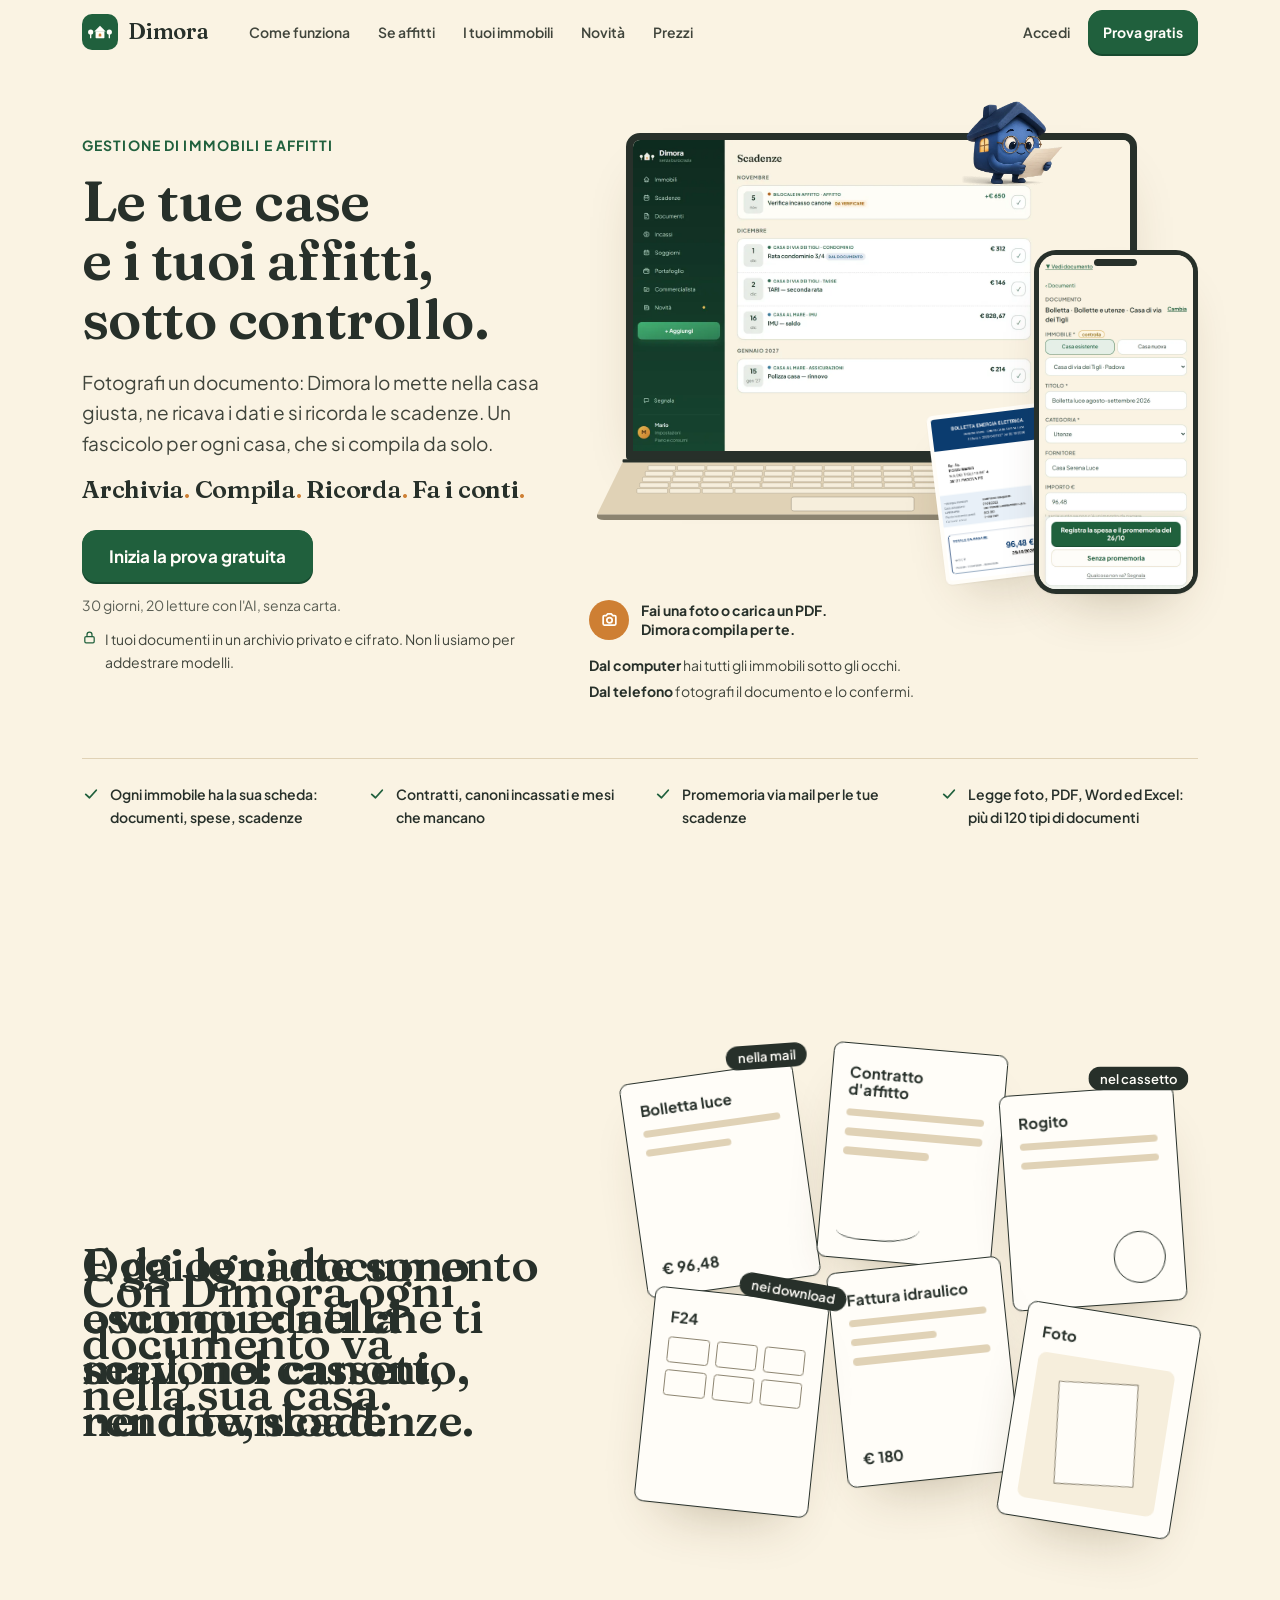
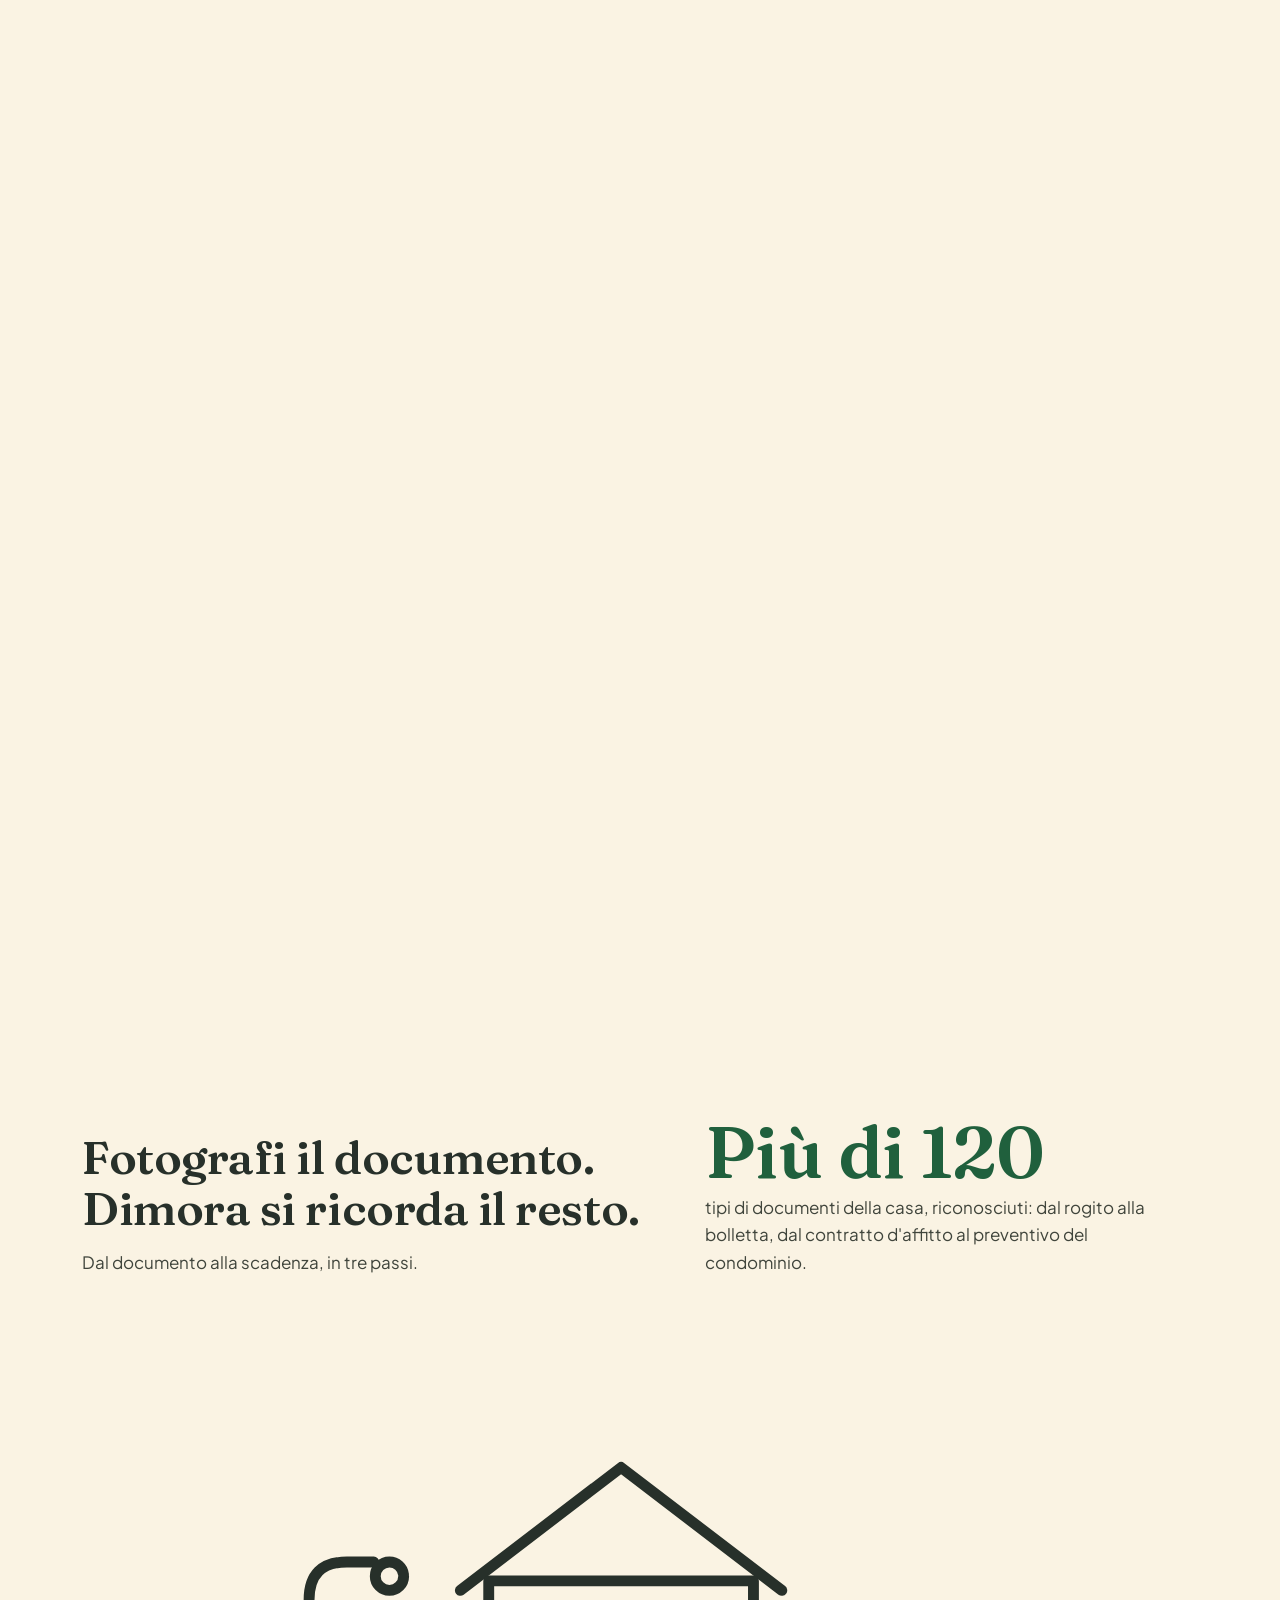
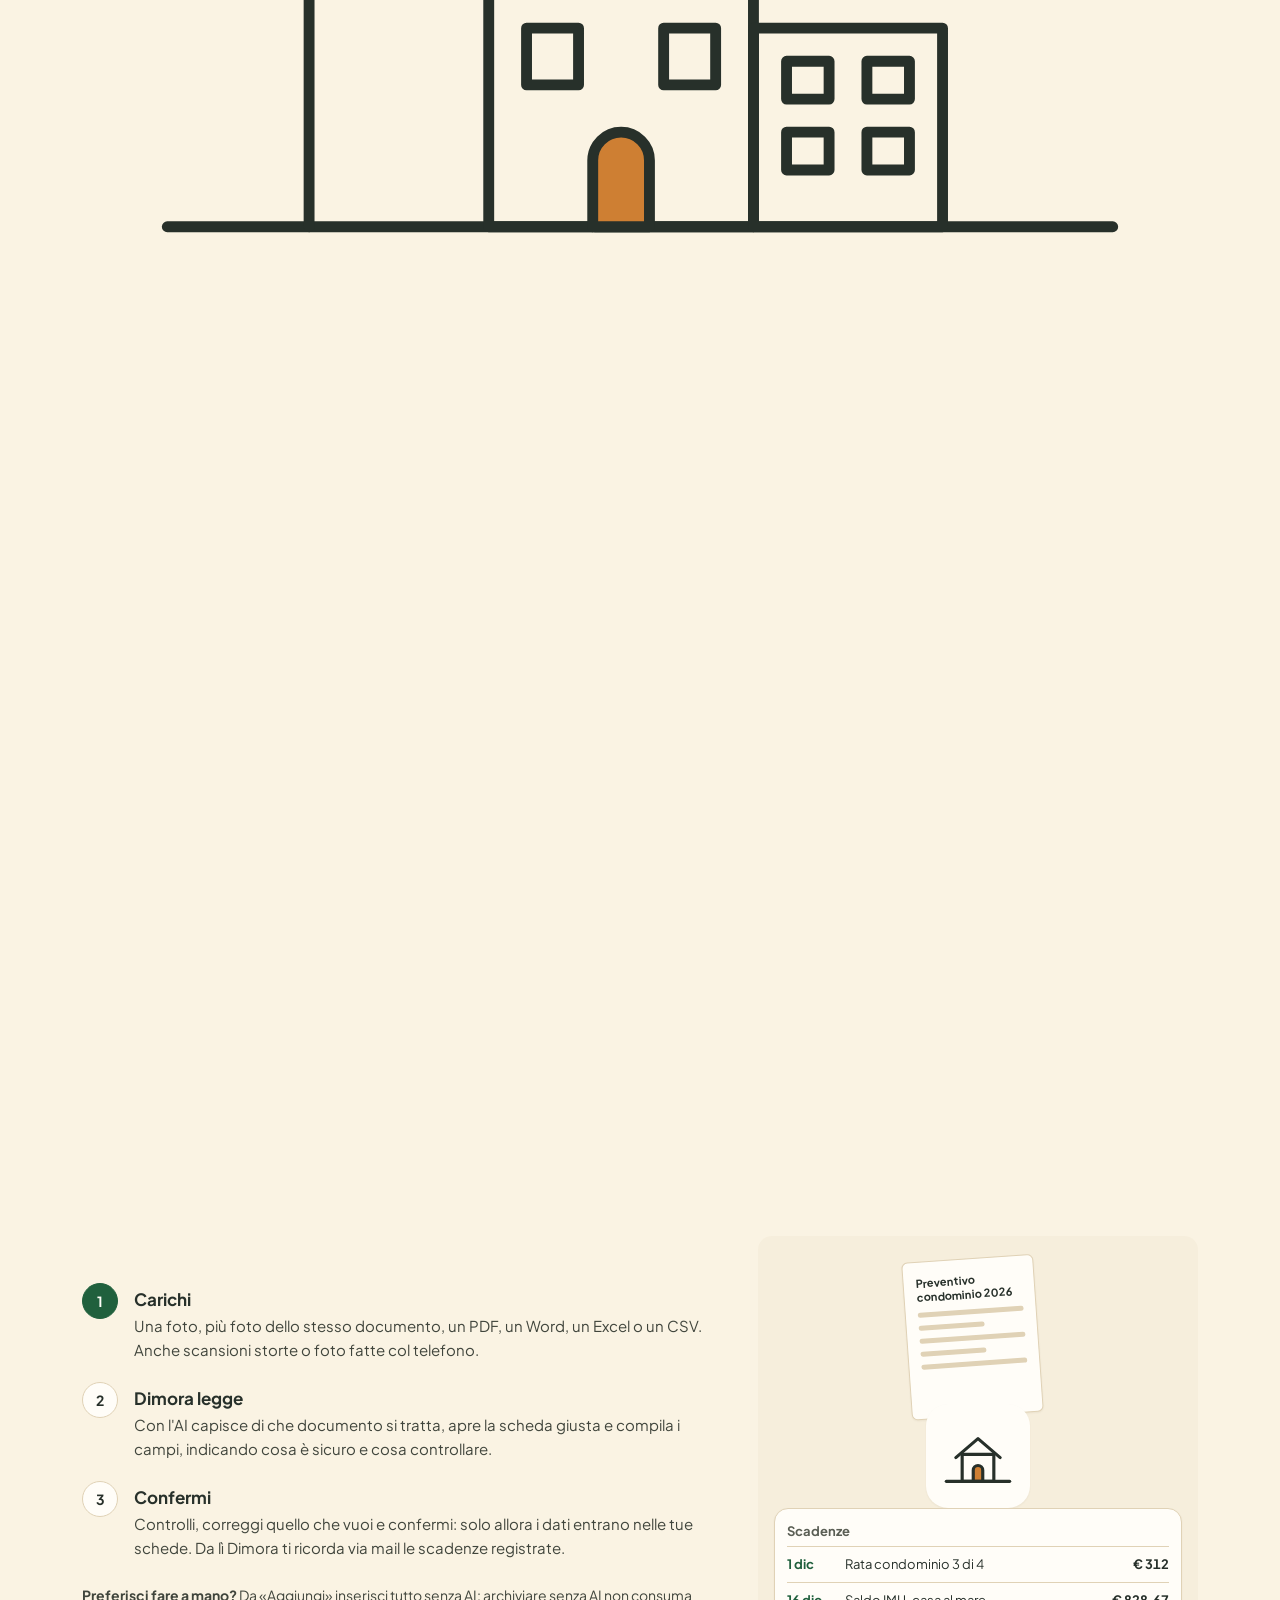
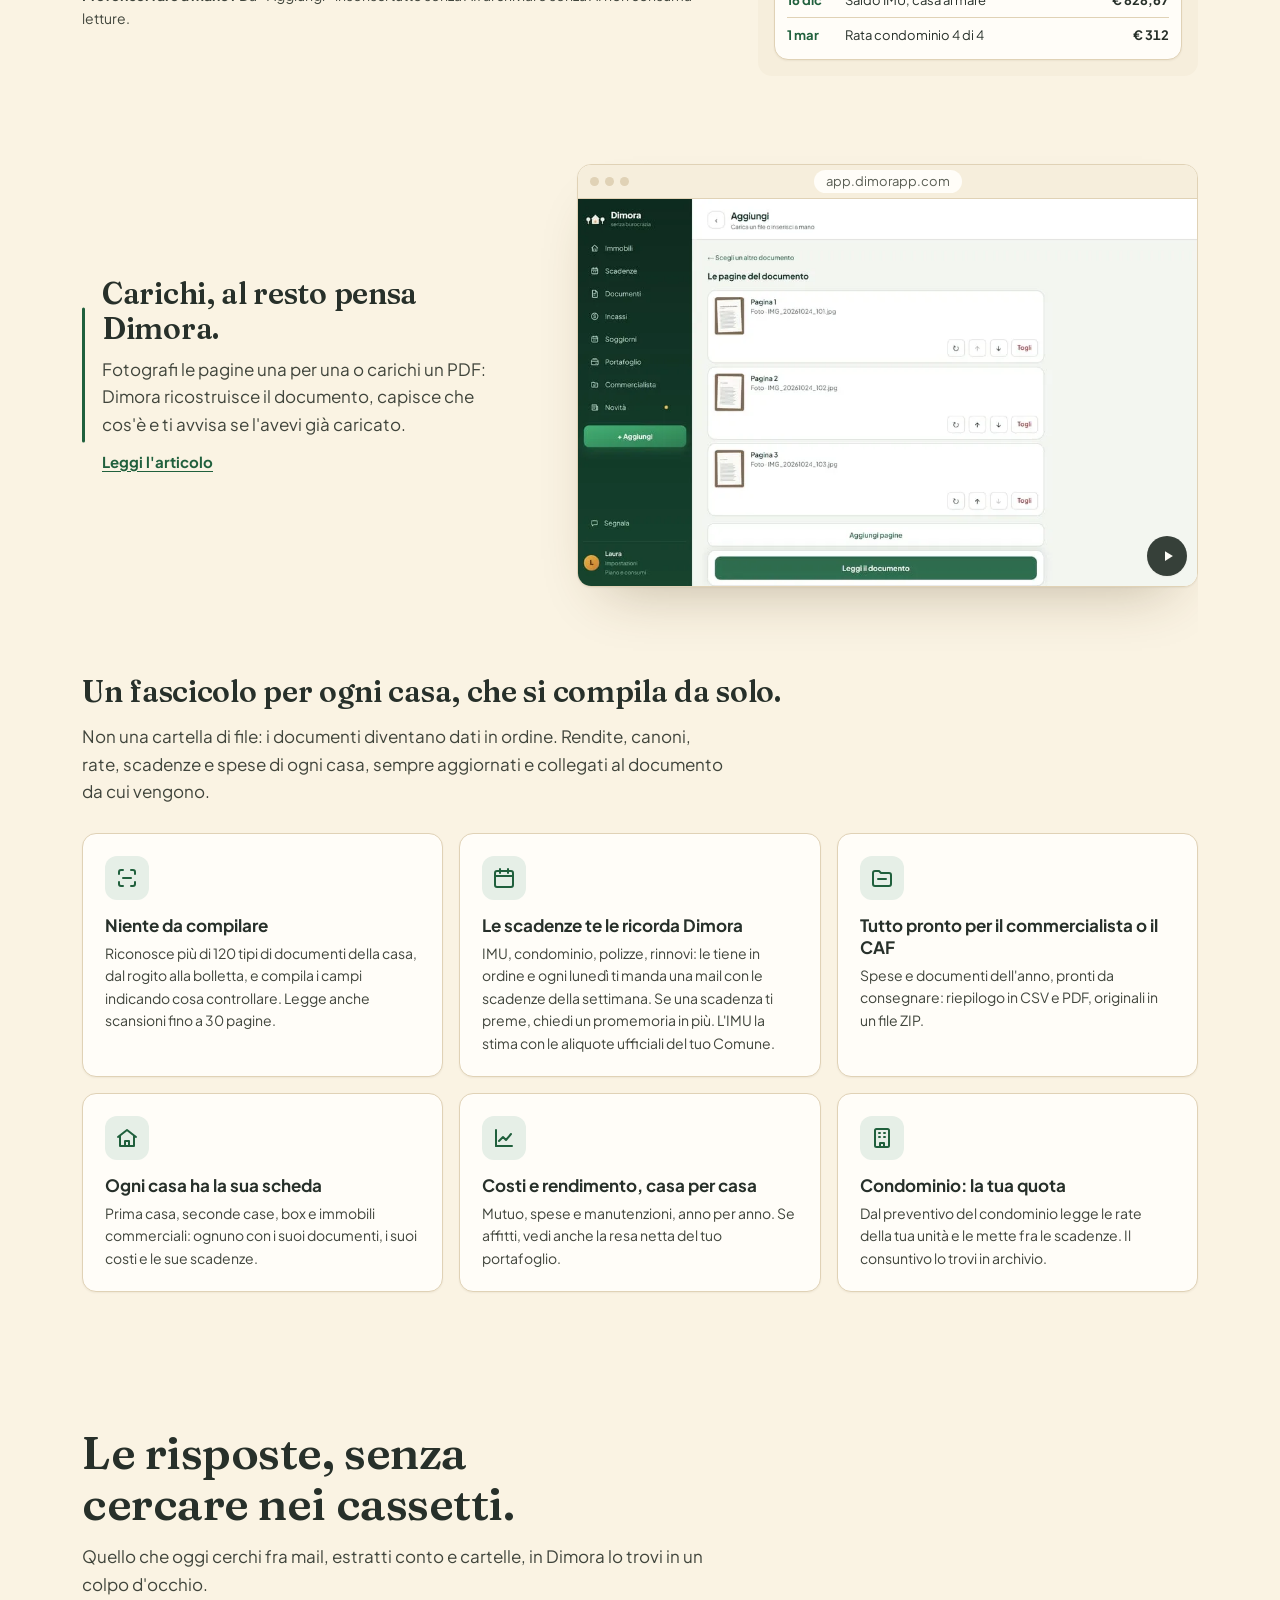
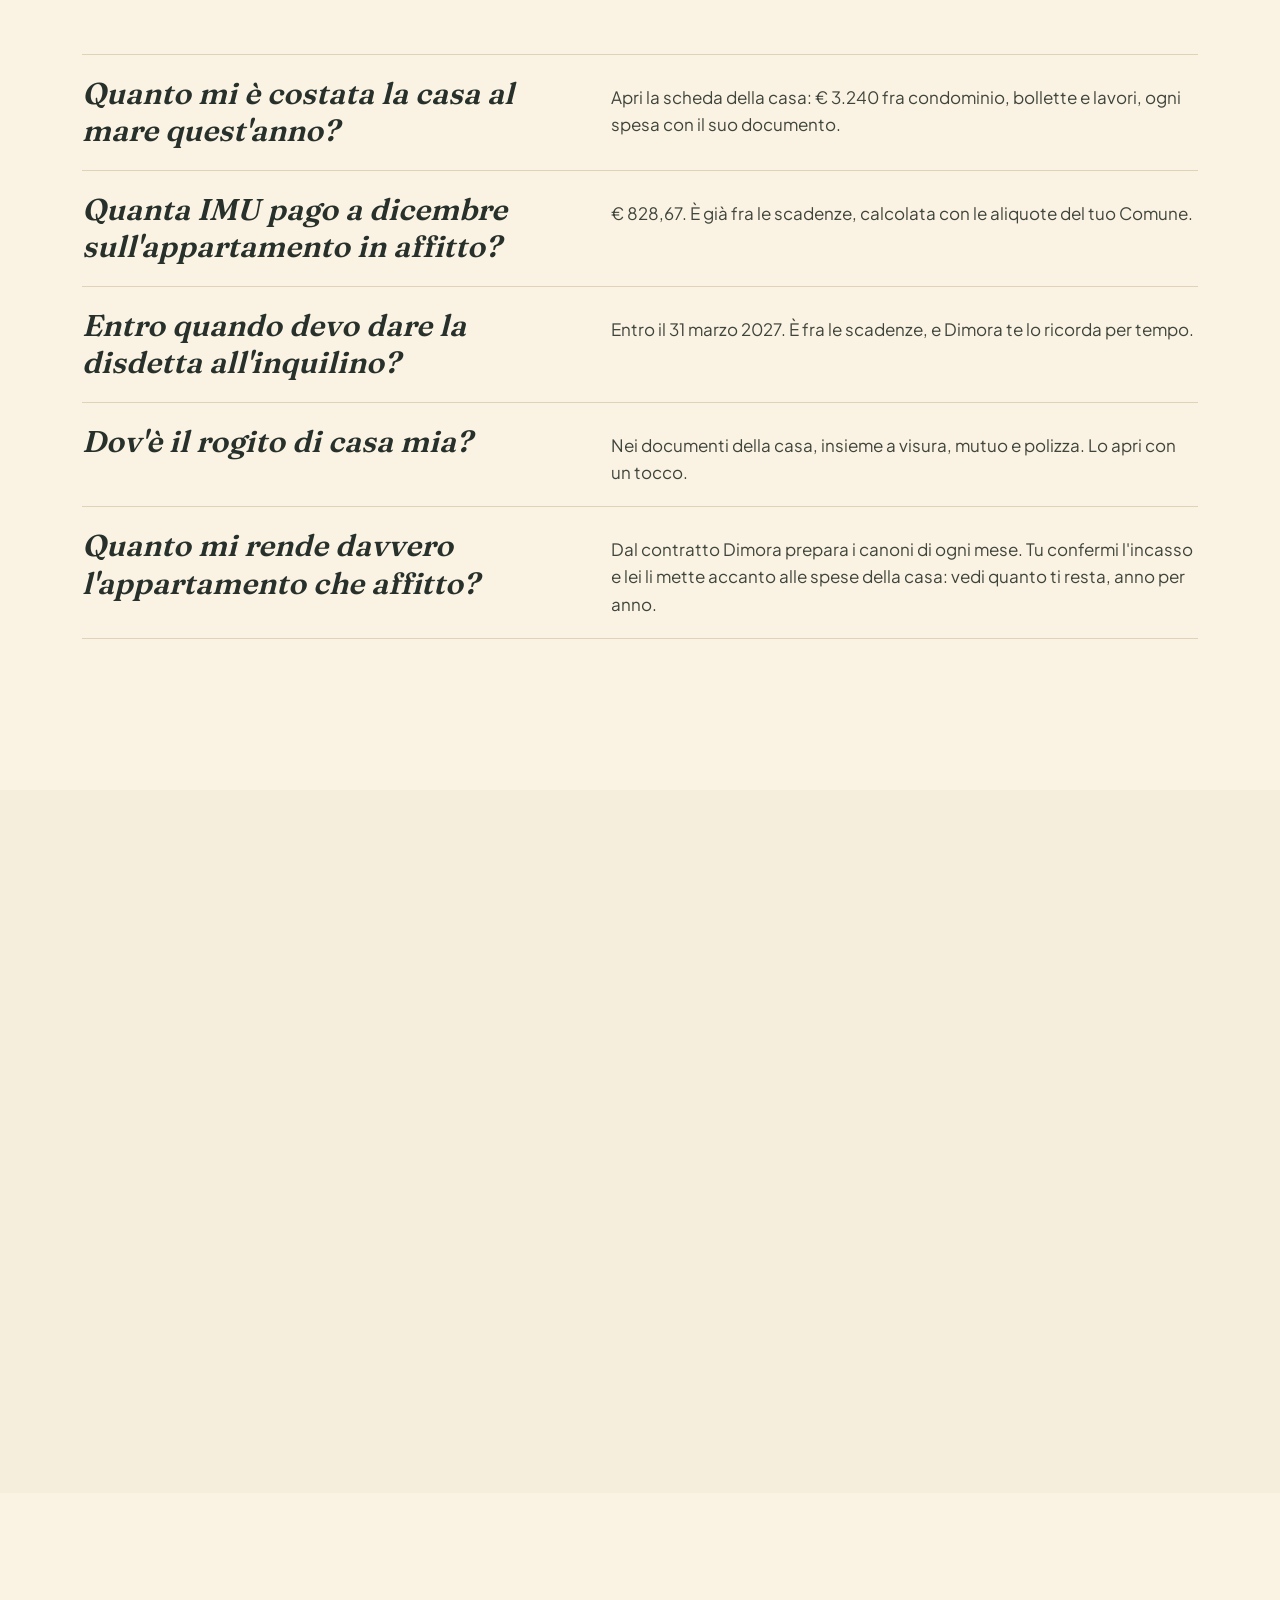
==== commit 1b3dcca7: "landing, quinto giro: le scene che seguono lo scorrimento - Scena A «Dal cassetto al fascicolo» sott" ====
--- a/index.html
+++ b/index.html
@@ -119,7 +119,7 @@
       <!-- La sequenza in tre tempi (terzo giro di Vitto, 25/10): (a) la bolletta di carta; (b) il telefono la inquadra e
            scatta, con un lampo; (c) sul telefono i campi compilati e nel portatile spunta la scadenza nuova, evidenziata un
            attimo. Si ripete con una pausa. Senza «vivo» (e con «meno animazioni») si vede l'ultimo fotogramma, fermo. -->
-      <div class="dispositivi" data-sequenza>
+      <div class="dispositivi" data-sequenza="gira">
         <div class="portatile">
           <div class="portatile-schermo">
             <img class="schermo-prima" src="/assets/img/app-computer-prima.webp" alt="" width="1280" height="800" decoding="async" fetchpriority="high">
@@ -159,19 +159,68 @@
   </div>
 </section>
 
+<!-- 1b. SCENA A, «DAL CASSETTO AL FASCICOLO» (quinto giro, 27/10). La sezione resta ferma sullo schermo e lo scorrimento manda
+     avanti la scena: le carte sparse, le carte che volano nelle tre cartelle, la cartella di via Roma che si apre, i dati
+     che escono da un documento (il tocco ambra per ultimo). Risalendo torna indietro. Senza script e con «meno
+     animazioni» niente si ferma: si vede lo stato finale e i tre testi uno sotto l'altro. -->
+<section class="cassetto" id="fascicolo" data-cassetto aria-labelledby="cassetto-titolo">
+  <div class="cassetto-fermo">
+    <div class="contenitore cassetto-griglia">
+      <div class="cassetto-testi">
+        <h2 class="nascosto" id="cassetto-titolo">Dal cassetto al fascicolo</h2>
+        <p class="cassetto-testo" data-fase="1">Oggi le carte sono ovunque: nella mail, nel cassetto, nei download.</p>
+        <p class="cassetto-testo" data-fase="2">Con Dimora ogni documento va nella sua casa.</p>
+        <p class="cassetto-testo" data-fase="3">E da ogni documento escono i dati che ti servono: canoni, rendite, scadenze.</p>
+      </div>
+      <div class="cassetto-palco" data-palco aria-hidden="true">
+        <div class="cartella" data-cartella="roma"><span class="cartella-linguetta"></span><span class="cartella-nome">Appartamento in via Roma</span></div>
+        <div class="cartella" data-cartella="mare"><span class="cartella-linguetta"></span><span class="cartella-nome">Casa al mare</span></div>
+        <div class="cartella" data-cartella="box"><span class="cartella-linguetta"></span><span class="cartella-nome">Box</span></div>
+
+        <div class="fascicolo-aperto" data-aperto>
+          <div class="fa-testa"><span class="fa-casa"><svg width="16" height="16" viewBox="0 0 24 24" fill="none" stroke="currentColor" stroke-width="2" stroke-linecap="round" stroke-linejoin="round"><path d="M3 11 12 4l9 7"/><path d="M5 10v10h14V10"/></svg></span><span class="fa-titolo">Appartamento in via Roma</span></div>
+          <div class="fa-gruppo" data-riga><span class="fa-gruppo-nome">Contratti</span><span class="fa-doc fa-doc-fonte" data-fonte>Contratto d'affitto · 2023</span></div>
+          <div class="fa-gruppo" data-riga><span class="fa-gruppo-nome">Catasto e rogito</span><span class="fa-doc">Rogito · 2019</span><span class="fa-doc">Visura catastale · 2025</span></div>
+          <div class="fa-gruppo" data-riga><span class="fa-gruppo-nome">Utenze</span><span class="fa-doc">Bolletta luce · ottobre 2026</span><span class="fa-doc">Bolletta gas · settembre 2026</span></div>
+          <div class="fa-gruppo" data-riga><span class="fa-gruppo-nome">Condominio</span><span class="fa-doc">Preventivo 2026 · 4 rate</span></div>
+        </div>
+
+        <span class="cartellino" data-cartellino>Canone € 650</span>
+        <span class="cartellino" data-cartellino>Rendita catastale</span>
+        <span class="cartellino cartellino-scadenza" data-cartellino><i class="cartellino-punto"></i>Prossima scadenza 16 dic</span>
+
+        <div class="carta-doc carta-bolletta" data-carta data-da="0.03,0.05,-8" data-in="roma"><span class="doc-tipo">Bolletta luce</span><span class="doc-riga"></span><span class="doc-riga corta"></span><span class="doc-cifra">€ 96,48</span><span class="doc-dove">nella mail</span></div>
+        <div class="carta-doc carta-contratto" data-carta data-da="0.36,0.01,5" data-in="roma"><span class="doc-tipo">Contratto d'affitto</span><span class="doc-riga"></span><span class="doc-riga"></span><span class="doc-riga corta"></span><span class="doc-firma"></span></div>
+        <div class="carta-doc carta-rogito" data-carta data-da="0.67,0.08,-4" data-in="roma"><span class="doc-tipo">Rogito</span><span class="doc-riga"></span><span class="doc-riga"></span><span class="doc-timbro"></span><span class="doc-dove">nel cassetto</span></div>
+        <div class="carta-doc carta-fattura" data-carta data-da="0.38,0.37,-6" data-in="roma"><span class="doc-tipo">Fattura idraulico</span><span class="doc-riga"></span><span class="doc-riga corta"></span><span class="doc-riga"></span><span class="doc-cifra">€ 180</span></div>
+        <div class="carta-doc carta-f24" data-carta data-da="0.05,0.42,6" data-in="mare"><span class="doc-tipo">F24</span><span class="doc-griglia"><i></i><i></i><i></i><i></i><i></i><i></i></span><span class="doc-dove">nei download</span></div>
+        <div class="carta-doc carta-foto" data-carta data-da="0.68,0.45,9" data-in="box"><span class="doc-tipo">Foto</span><span class="doc-scatto"><i></i></span></div>
+      </div>
+    </div>
+  </div>
+</section>
+
 <!-- 2. COME FUNZIONA, il cuore (testi della landing di prima: Come funziona e Che cosa fa per te). La casa grande si
      traccia quando la sezione arriva, accanto il numero dei documenti che conta; il foglio scende nella casa e ne escono
      le scadenze (dati di esempio). -->
 <section class="sezione" id="come">
   <div class="contenitore">
-    <div class="testa-grande">
-      <div class="testa-grande-testo">
-        <h2 class="titolo-sezione" data-parole>Fotografi il documento. Dimora si ricorda il resto.</h2>
-        <p class="sezione-sotto">Dal documento alla scadenza, in tre passi.</p>
-        <p class="numero-documenti" data-numero><span class="numero-grande">Più di <span class="numero-cifra" data-conta="120">120</span></span> <span class="numero-frase">tipi di documenti della casa, riconosciuti: dal rogito alla bolletta, dal contratto d'affitto al preventivo del condominio.</span></p>
-      </div>
-      <div class="disegno-grande" data-disegno aria-hidden="true">
-        <svg class="casa-grande" viewBox="0 0 220 110" fill="none" stroke="#27302A" stroke-width="1.8" stroke-linejoin="round" stroke-linecap="round"><path pathLength="1" style="--i:0" d="M10 100h200"></path><path pathLength="1" style="--i:1" d="M72 50l34-26 34 26"></path><rect pathLength="1" style="--i:2" x="78" y="48" width="56" height="52"></rect><rect pathLength="1" style="--i:3" x="134" y="58" width="40" height="42"></rect><rect pathLength="1" style="--i:4" x="86" y="58" width="11" height="12"></rect><rect pathLength="1" style="--i:4.4" x="115" y="58" width="11" height="12"></rect><rect pathLength="1" style="--i:5" x="141" y="65" width="9" height="8"></rect><rect pathLength="1" style="--i:5.3" x="158" y="65" width="9" height="8"></rect><rect pathLength="1" style="--i:5.6" x="141" y="80" width="9" height="8"></rect><rect pathLength="1" style="--i:5.9" x="158" y="80" width="9" height="8"></rect><path pathLength="1" style="--i:6.4" d="M40 100V52q0-8 8-8h6"></path><circle pathLength="1" style="--i:7" cx="57" cy="47" r="3"></circle><path class="porta" pathLength="1" style="--i:7.6" d="M100 100V86a6 6 0 0 1 12 0v14z" fill="#CE7F33"></path></svg>
+    <!-- Scena B (quinto giro, 27/10): la casa grande, senza riquadro e col tratto spesso. Con «vivo» la parte interna resta
+         ferma sotto la testata per circa un'altezza di schermo, e la casa si disegna con lo scorrimento (e si cancella
+         risalendo); il numero dei documenti segue la stessa corsa. Senza script e con «meno animazioni»: la casa disegnata,
+         il numero al suo valore, niente di fermo. -->
+    <div class="casa-scena" data-casa-scena>
+      <div class="casa-fermo">
+        <div class="casa-testo">
+          <div class="casa-titoli">
+            <h2 class="titolo-sezione" data-parole>Fotografi il documento. Dimora si ricorda il resto.</h2>
+            <p class="sezione-sotto">Dal documento alla scadenza, in tre passi.</p>
+          </div>
+          <p class="numero-documenti" data-numero><span class="numero-grande">Più di <span class="numero-cifra" data-conta="120">120</span></span> <span class="numero-frase">tipi di documenti della casa, riconosciuti: dal rogito alla bolletta, dal contratto d'affitto al preventivo del condominio.</span></p>
+        </div>
+        <div class="casa-disegno" data-disegno aria-hidden="true">
+          <svg class="casa-grande" viewBox="0 0 220 110" fill="none" stroke="#27302A" stroke-width="1.8" stroke-linejoin="round" stroke-linecap="round"><path pathLength="1" style="--i:0" d="M10 100h200"></path><path pathLength="1" style="--i:1" d="M72 50l34-26 34 26"></path><rect pathLength="1" style="--i:2" x="78" y="48" width="56" height="52"></rect><rect pathLength="1" style="--i:3" x="134" y="58" width="40" height="42"></rect><rect pathLength="1" style="--i:4" x="86" y="58" width="11" height="12"></rect><rect pathLength="1" style="--i:4.4" x="115" y="58" width="11" height="12"></rect><rect pathLength="1" style="--i:5" x="141" y="65" width="9" height="8"></rect><rect pathLength="1" style="--i:5.3" x="158" y="65" width="9" height="8"></rect><rect pathLength="1" style="--i:5.6" x="141" y="80" width="9" height="8"></rect><rect pathLength="1" style="--i:5.9" x="158" y="80" width="9" height="8"></rect><path pathLength="1" style="--i:6.4" d="M40 100V52q0-8 8-8h6"></path><circle pathLength="1" style="--i:7" cx="57" cy="47" r="3"></circle><path class="porta" pathLength="1" style="--i:7.6" d="M100 100V86a6 6 0 0 1 12 0v14z" fill="#CE7F33"></path></svg>
+        </div>
       </div>
     </div>
     <div class="come-griglia">
@@ -231,9 +280,10 @@
   </div>
 </section>
 
-<!-- 2b. LE RISPOSTE (quarto giro, 26/10): quattro domande e dove le trovi in Dimora. Ogni risposta è una schermata vera
-     dell'app (verificato nel codice il 26/10: costi dell'anno della scheda, riga del contratto nella carta dell'affitto,
-     documenti della pertinenza «Pertinenza di …», saldo IMU fra le scadenze). -->
+<!-- 2b. LE RISPOSTE (quarto giro, 26/10; quinto, 27/10): cinque domande e dove le trovi in Dimora. Ogni risposta è una schermata vera
+     dell'app (verificato nel codice: costi dell'anno della scheda, scadenze del contratto e saldo IMU fra le scadenze,
+     documenti della casa; il 27/10 l'ultima: i canoni nascono dal contratto, il Portafoglio mostra incassi meno spese
+     per casa e per anno). Le righe entrano una dopo l'altra con lo scorrimento. -->
 <section class="sezione risposte" id="risposte">
   <div class="contenitore">
     <div class="sezione-testa">
@@ -241,10 +291,11 @@
       <p class="sezione-sotto">Quello che oggi cerchi fra mail, estratti conto e cartelle, in Dimora lo trovi in un colpo d'occhio.</p>
     </div>
     <dl class="risposte-elenco">
-      <div class="risposta"><dt>Quanto ho speso per la casa al mare nel 2025?</dt><dd>Nella scheda della casa, ai costi dell'anno: € 3.240, in 14 spese, ognuna con la sua fattura.</dd></div>
-      <div class="risposta"><dt>Entro quando posso dare la disdetta in via Roma?</dt><dd>Nella carta dell'affitto: entro il 31 marzo 2027, e Dimora te lo ricorda prima.</dd></div>
-      <div class="risposta"><dt>Dov'è il rogito del box?</dt><dd>Nei documenti del box, legato alla sua casa: si apre con un tocco.</dd></div>
-      <div class="risposta"><dt>Quanta IMU pago a dicembre?</dt><dd>Fra le scadenze: € 828,67 per la casa al mare, con le aliquote del tuo Comune.</dd></div>
+      <div class="risposta"><dt>Quanto mi è costata la casa al mare quest'anno?</dt><dd>Apri la scheda della casa: € 3.240 fra condominio, bollette e lavori, ogni spesa con il suo documento.</dd></div>
+      <div class="risposta"><dt>Quanta IMU pago a dicembre sull'appartamento in affitto?</dt><dd>€ 828,67. È già fra le scadenze, calcolata con le aliquote del tuo Comune.</dd></div>
+      <div class="risposta"><dt>Entro quando devo dare la disdetta all'inquilino?</dt><dd>Entro il 31 marzo 2027. È fra le scadenze, e Dimora te lo ricorda per tempo.</dd></div>
+      <div class="risposta"><dt>Dov'è il rogito di casa mia?</dt><dd>Nei documenti della casa, insieme a visura, mutuo e polizza. Lo apri con un tocco.</dd></div>
+      <div class="risposta"><dt>Quanto mi rende davvero l'appartamento che affitto?</dt><dd>Dal contratto Dimora prepara i canoni di ogni mese. Tu confermi l'incasso e lei li mette accanto alle spese della casa: vedi quanto ti resta, anno per anno.</dd></div>
     </dl>
   </div>
 </section>
@@ -284,20 +335,20 @@
       <div class="racconto-griglia">
         <div class="racconto-storie">
 <!--RACCONTO-AFFITTO-->
-        <article class="storia" data-storia="contratto" data-immagine="/assets/img/app-contratto-computer.webp">
-          <figure class="storia-locandina"><img src="/assets/img/app-contratto-computer.webp" alt="" width="1280" height="800" loading="lazy" decoding="async"></figure>
+        <article class="storia" data-storia="contratto" data-immagine="/assets/video/contratto-letto.webp" data-video="/assets/video/contratto-letto.mp4">
+          <figure class="storia-locandina"><img src="/assets/video/contratto-letto.webp" alt="" width="960" height="600" loading="lazy" decoding="async"></figure>
           <h3 class="storia-titolo">Il contratto, letto per te.</h3>
           <p>Carichi il contratto d'affitto: Dimora riconosce il tipo di contratto (4+4, 3+2 a canone concordato, transitorio, studenti, commerciale 6+6 e 9+9), compila inquilino, canone, durata, deposito e regime fiscale, e prepara le scadenze che contano: disdetta, scadenza del contratto, registrazione, cedolare.</p>
         </article>
-        <article class="storia" data-storia="affitto-chiaro" data-immagine="/assets/img/app-affitto-computer.webp">
-          <figure class="storia-locandina"><img src="/assets/img/app-affitto-computer.webp" alt="" width="1280" height="800" loading="lazy" decoding="async"></figure>
-          <h3 class="storia-titolo">L'affitto in chiaro, dalla scheda della casa.</h3>
-          <p>Date del contratto, entro quando dare la disdetta, regime e deposito, tutto in una carta sola.</p>
-        </article>
-        <article class="storia" data-storia="canoni" data-immagine="/assets/img/app-computer.webp">
-          <figure class="storia-locandina"><img src="/assets/img/app-computer.webp" alt="" width="1280" height="800" loading="lazy" decoding="async"></figure>
-          <h3 class="storia-titolo">I canoni, sempre sotto gli occhi.</h3>
-          <p>Segni gli incassi con un tocco e vedi subito quali mesi mancano.</p>
+        <article class="storia" data-storia="affitto-chiaro" data-immagine="/assets/video/carta-contratto.webp" data-video="/assets/video/carta-contratto.mp4">
+          <figure class="storia-locandina"><img src="/assets/video/carta-contratto.webp" alt="" width="960" height="600" loading="lazy" decoding="async"></figure>
+          <h3 class="storia-titolo">Il tuo contratto, in una carta sola.</h3>
+          <p>Quando scade, entro quando dare la disdetta, regime fiscale e deposito: tutto nella scheda della casa.</p>
+        </article>
+        <article class="storia" data-storia="canoni" data-immagine="/assets/video/canoni-mese.webp" data-video="/assets/video/canoni-mese.mp4">
+          <figure class="storia-locandina"><img src="/assets/video/canoni-mese.webp" alt="" width="960" height="600" loading="lazy" decoding="async"></figure>
+          <h3 class="storia-titolo">I canoni, mese per mese.</h3>
+          <p>Dal contratto Dimora prepara i canoni di ogni mese. Quando arriva il bonifico confermi l'incasso con un tocco, intero o in parte, e hai tutto sotto controllo.</p>
         </article>
         <article class="storia" data-storia="pacchetto-commercialista">
           <figure class="storia-locandina"><img src="/assets/novita/pacchetto-commercialista.webp" alt="" width="960" height="600" loading="lazy" decoding="async"></figure>
@@ -355,14 +406,14 @@
           <figure class="storia-locandina"><img src="/assets/novita/imu-calcolata.webp" alt="" width="960" height="600" loading="lazy" decoding="async"></figure>
           <h3 class="storia-titolo">L'IMU, calcolata.</h3>
           <p>Per la seconda casa, i box e le cantine, con le aliquote del tuo Comune.</p>
-          <p class="storia-dato"><span class="storia-dato-testo">€ 977 l'anno, in media, per una seconda casa nei capoluoghi</span> <span class="storia-dato-fonte">Fonte: <a href="https://www.uil.it/documents/Uil_%20su_Imu_saldodicembre2025.pdf" rel="noopener">UIL, «Studio su saldo IMU 2025»</a></span></p>
+          <p class="storia-dato"><span class="storia-dato-testo">Una spesa importante, ogni anno: in media € 977 di IMU per una seconda casa nei capoluoghi. Dimora la calcola e la mette a budget, così non ti coglie di sorpresa.</span> <span class="storia-dato-fonte">Fonte: <a href="https://www.uil.it/documents/Uil_%20su_Imu_saldodicembre2025.pdf" rel="noopener">UIL, «Studio su saldo IMU 2025»</a></span></p>
           <a class="collegamento" href="/novita/imu-calcolata">Leggi l'articolo</a>
         </article>
         <article class="storia" data-storia="rate-condominio">
           <figure class="storia-locandina"><img src="/assets/novita/rate-condominio.webp" alt="" width="960" height="600" loading="lazy" decoding="async"></figure>
           <h3 class="storia-titolo">Le rate del condominio, in ordine.</h3>
           <p>Carichi il preventivo: Dimora trova le tue rate e le mette nelle scadenze.</p>
-          <p class="storia-dato"><span class="storia-dato-testo">Oltre 45 milioni di persone vivono in condominio</span> <span class="storia-dato-fonte">Fonte: <a href="https://www.italpress.com/vivere-in-condominio-arriva-la-guida-del-notariato/" rel="noopener">Notariato con ANACI, guida «Vivere in condominio»</a></span></p>
+          <p class="storia-dato"><span class="storia-dato-testo">Più di 45 milioni di italiani hanno a che fare con bilanci, preventivi e rate del condominio.</span> <span class="storia-dato-fonte">Fonte: <a href="https://www.italpress.com/vivere-in-condominio-arriva-la-guida-del-notariato/" rel="noopener">Notariato con ANACI, guida «Vivere in condominio»</a></span></p>
           <a class="collegamento" href="/novita/rate-condominio">Leggi l'articolo</a>
         </article>
         <article class="storia" data-storia="bollette" data-immagine="/assets/img/app-bolletta-computer.webp">
@@ -496,7 +547,7 @@
     <div class="sicurezza-elenco">
       <div class="sicura"><svg class="sicura-icona" width="26" height="26" viewBox="0 0 24 24" fill="none" stroke="currentColor" stroke-width="1.8" stroke-linecap="round" stroke-linejoin="round" aria-hidden="true"><rect x="4.5" y="10.5" width="15" height="10" rx="2"/><path d="M8 10.5V7.5a4 4 0 0 1 8 0v3"/></svg><h3>Dove stanno</h3><p>I tuoi documenti sono conservati in un archivio privato e cifrato, accessibile dal tuo account. Puoi scaricarli o eliminarli quando vuoi.</p></div>
       <div class="sicura"><svg class="sicura-icona" width="26" height="26" viewBox="0 0 24 24" fill="none" stroke="currentColor" stroke-width="1.8" stroke-linecap="round" stroke-linejoin="round" aria-hidden="true"><path d="M2.5 12s3.5-6.5 9.5-6.5 9.5 6.5 9.5 6.5-3.5 6.5-9.5 6.5S2.5 12 2.5 12z"/><circle cx="12" cy="12" r="2.8"/></svg><h3>Letti solo per te</h3><p>L'AI legge i tuoi documenti per aiutarti a mettere in ordine dati e scadenze. Non vengono usati per addestrare modelli.</p></div>
-      <div class="sicura"><svg class="sicura-icona" width="26" height="26" viewBox="0 0 24 24" fill="none" stroke="currentColor" stroke-width="1.8" stroke-linecap="round" stroke-linejoin="round" aria-hidden="true"><path d="M7 3.5h7l4 4V20a.5.5 0 0 1-.5.5h-10A.5.5 0 0 1 7 20z"/><path d="M14 3.5V8h4"/><path d="M10 13h5"/><path d="M10 16.5h3"/></svg><h3>Ogni dato ha la sua fonte</h3><p>Ogni documento resta collegato alla sua casa e ai dati che ne sono stati ricavati. Se un dato manca, Dimora te lo chiede e non lo inventa.</p></div>
+      <div class="sicura"><svg class="sicura-icona" width="26" height="26" viewBox="0 0 24 24" fill="none" stroke="currentColor" stroke-width="1.8" stroke-linecap="round" stroke-linejoin="round" aria-hidden="true"><path d="M7 3.5h7l4 4V20a.5.5 0 0 1-.5.5h-10A.5.5 0 0 1 7 20z"/><path d="M14 3.5V8h4"/><path d="M10 13h5"/><path d="M10 16.5h3"/></svg><h3>Ogni documento al suo posto.</h3><p>Ogni documento resta collegato alla sua casa e ai dati che ne sono stati ricavati. Se un dato manca, Dimora te lo chiede e non lo inventa.</p></div>
       <div class="sicura"><svg class="sicura-icona" width="26" height="26" viewBox="0 0 24 24" fill="none" stroke="currentColor" stroke-width="1.8" stroke-linecap="round" stroke-linejoin="round" aria-hidden="true"><path d="M12 4v11"/><path d="m7.5 10.5 4.5 4.5 4.5-4.5"/><path d="M5 19.5h14"/></svg><h3>Li porti via quando vuoi</h3><p>Dalle Impostazioni scarichi i tuoi dati in un file ed elimini l'account. Ogni documento si scarica dalla sua pagina.</p></div>
     </div>
     <p class="sicurezza-nota">I dettagli sono nell'<a href="https://app.dimorapp.com/privacy">informativa sulla privacy</a> e nei <a href="https://app.dimorapp.com/termini">Termini del servizio</a>.</p>
--- a/assets/landing.css
+++ b/assets/landing.css
@@ -213,12 +213,12 @@
    lampo dello scatto; 31-35% compaiono i campi compilati; 38-43% nel portatile spunta la scadenza nuova, 44-64% il
    riquadro ambra; fino al 90% tutto fermo (la pausa), poi si torna alla fotocamera. Senza «vivo» resta l'ultimo
    fotogramma: i campi sul telefono, la scadenza nel portatile. */
-.vivo [data-sequenza] .fotocamera { animation: seq-fotocamera 11s linear 2s infinite both; }
-.vivo [data-sequenza] .mirino { animation: seq-mirino 11s ease-out 2s infinite both; }
-.vivo [data-sequenza] .lampo { animation: seq-lampo 11s linear 2s infinite both; }
-.vivo [data-sequenza] .schermo-campi { animation: seq-campi 11s linear 2s infinite both; }
-.vivo [data-sequenza] .schermo-dopo { animation: seq-dopo 11s linear 2s infinite both; }
-.vivo [data-sequenza] .riga-nuova { animation: seq-riga 11s ease-in-out 2s infinite both; }
+.vivo [data-sequenza="gira"] .fotocamera { animation: seq-fotocamera 11s linear 2s infinite both; }
+.vivo [data-sequenza="gira"] .mirino { animation: seq-mirino 11s ease-out 2s infinite both; }
+.vivo [data-sequenza="gira"] .lampo { animation: seq-lampo 11s linear 2s infinite both; }
+.vivo [data-sequenza="gira"] .schermo-campi { animation: seq-campi 11s linear 2s infinite both; }
+.vivo [data-sequenza="gira"] .schermo-dopo { animation: seq-dopo 11s linear 2s infinite both; }
+.vivo [data-sequenza="gira"] .riga-nuova { animation: seq-riga 11s ease-in-out 2s infinite both; }
 @keyframes seq-fotocamera { 0%, 30% { opacity: 1; } 34%, 91% { opacity: 0; } 97%, 100% { opacity: 1; } }
 @keyframes seq-mirino { 0%, 8% { transform: scale(1.12); } 22%, 100% { transform: scale(1); } }
 @keyframes seq-lampo { 0%, 26% { opacity: 0; } 28% { opacity: .95; } 33%, 100% { opacity: 0; } }
@@ -240,21 +240,141 @@
    maiuscolo (misurato). ── */
 .testa-disegno { display: grid; gap: 8px 40px; align-items: end; margin-bottom: clamp(32px, 6vw, 56px); }
 .testa-disegno .sezione-testa { margin-bottom: 0; }
-.disegno-sezione { width: min(220px, 60vw); order: -1; }
-.disegno-sezione svg { width: 100%; height: auto; overflow: visible; }
+.disegno-sezione { width: min(100%, 520px); order: -1; }
+.disegno-sezione svg { width: 100%; height: auto; overflow: visible; stroke-width: 2.4; }
 @media (min-width: 48rem) {
   .testa-disegno { grid-template-columns: minmax(0, 1fr) auto; }
-  .disegno-sezione { order: 0; width: 240px; }
+  .disegno-sezione { order: 0; width: 440px; }
 }
 .vivo [data-disegno][data-segue] svg > * { stroke-dasharray: 1; }
+
+/* ── SCENA A, «DAL CASSETTO AL FASCICOLO» (quinto giro, 27/10) ──
+   Senza «vivo» (e senza script) la sezione è una sezione normale: i tre testi uno sotto l'altro e, accanto, lo stato
+   finale (la cartella di via Roma aperta, coi tre cartellini). Con «vivo» la sezione è alta tre altezze e mezzo di
+   schermo e la sua parte interna resta ferma sotto la testata: lo scorrimento lo traduce landing.js in posizioni (le
+   carte, le cartelle, la cartella che si apre, i cartellini) scritte come trasformazioni, cioè senza toccare
+   l'impaginazione. Il palco misura con le sue unità (cqw, cqh): le posizioni valgono al telefono e al computer. */
+.cassetto { padding: clamp(24px, 5vw, 56px) 0 clamp(56px, 9vw, 96px); }
+.cassetto-griglia { display: grid; gap: 20px; }
+.cassetto-testi { display: grid; gap: 14px; align-content: center; }
+.cassetto-testo { font-family: var(--font-titoli); font-weight: 600; letter-spacing: var(--spaziatura-titoli); font-size: var(--t-sezione-grande); line-height: 1.12; text-wrap: balance; max-width: 15em; }
+.cassetto-palco { position: relative; container-type: size; height: clamp(360px, 62vw, 520px); }
+@media (min-width: 64rem) {
+  .cassetto-griglia { grid-template-columns: minmax(0, 0.9fr) minmax(0, 1.1fr); align-items: center; gap: 56px; }
+}
+
+/* Le carte: fogli panna disegnati a tratto. */
+.carta-doc {
+  position: absolute; left: 0; top: 0; width: 30cqmin; height: 37cqmin; padding: 3.2cqmin 3cqmin;
+  display: flex; flex-direction: column; gap: 2cqmin; background: var(--c-scheda); border: 1.5px solid var(--c-testo);
+  border-radius: 1.6cqmin; box-shadow: var(--ombra-finestra); transform-origin: 50% 50%; will-change: transform, opacity;
+  font-size: clamp(10px, 3.3cqmin, 15px); line-height: 1.15;
+}
+.doc-tipo { font-weight: 700; color: var(--c-testo); }
+.doc-riga { display: block; height: 1.3cqmin; border-radius: 1cqmin; background: var(--c-riga); }
+.doc-riga.corta { width: 62%; }
+.doc-cifra { margin-top: auto; font-weight: 700; color: var(--c-testo); }
+.doc-firma { margin-top: auto; height: 5cqmin; border-bottom: 1.5px solid var(--c-testo); width: 60%; border-radius: 0 0 50% 30%; }
+.doc-timbro { margin-top: auto; align-self: flex-end; width: 9cqmin; height: 9cqmin; border: 1.5px solid var(--c-testo); border-radius: 50%; }
+.doc-griglia { display: grid; grid-template-columns: repeat(3, 1fr); gap: 1.2cqmin; }
+.doc-griglia i { display: block; height: 4.5cqmin; border: 1.2px solid var(--c-bordo-campo); border-radius: .6cqmin; }
+.doc-scatto { flex: 1; border-radius: 1.4cqmin; background: var(--c-fondo-tenue); display: grid; place-items: center; }
+.doc-scatto i { display: block; width: 58%; height: 70%; background: var(--c-scheda); border: 1.2px solid var(--c-bordo-campo); transform: rotate(-6deg); }
+.doc-dove {
+  position: absolute; right: -3cqmin; top: -3.6cqmin; transform: rotate(4deg); white-space: nowrap;
+  padding: .8cqmin 2cqmin; border-radius: 99px; background: var(--c-testo); color: var(--c-su-scuro);
+  font-size: clamp(10px, 2.9cqmin, 13px); font-weight: 600;
+}
+
+/* Le tre cartelle, in fila in basso. */
+.cartella {
+  position: absolute; top: 74cqh; width: 30cqw; height: 22cqh; padding: 0 2.4cqmin 2cqmin;
+  display: flex; align-items: flex-end; background: var(--c-fondo-tenue); border: 1.5px solid var(--c-testo);
+  border-radius: 0 1.6cqmin 1.6cqmin 1.6cqmin; will-change: transform, opacity;
+}
+.cartella[data-cartella="roma"] { left: 2cqw; }
+.cartella[data-cartella="mare"] { left: 35cqw; }
+.cartella[data-cartella="box"] { left: 68cqw; }
+.cartella-linguetta { position: absolute; left: -1.5px; top: -3.4cqmin; width: 42%; height: 3.4cqmin; background: var(--c-fondo-tenue); border: 1.5px solid var(--c-testo); border-bottom: 0; border-radius: 1.4cqmin 1.4cqmin 0 0; }
+.cartella-nome { font-weight: 700; font-size: clamp(10px, 3.2cqmin, 15px); line-height: 1.15; }
+
+/* La cartella di via Roma aperta: i documenti in ordine, per tipo e per anno. */
+.fascicolo-aperto {
+  position: absolute; left: 2cqw; top: 3cqh; width: 96cqw; max-height: 92cqh; overflow: hidden; padding: 3.4cqmin;
+  display: flex; flex-direction: column; gap: 2.2cqmin; background: var(--c-scheda); border: 1.5px solid var(--c-testo);
+  border-radius: 2cqmin; box-shadow: var(--ombra-finestra); transform-origin: 0 0; will-change: transform, opacity;
+  font-size: clamp(11px, 3.3cqmin, 15px);
+}
+.fa-testa { display: flex; align-items: center; gap: 8px; padding-bottom: 1.6cqmin; border-bottom: 1px solid var(--c-riga); }
+.fa-casa { color: var(--c-principale); display: inline-flex; }
+.fa-titolo { font-family: var(--font-titoli); font-weight: 600; font-size: clamp(15px, 4.4cqmin, 22px); }
+.fa-gruppo { display: grid; gap: .8cqmin; }
+.fa-gruppo-nome { font-size: clamp(10px, 2.8cqmin, 13px); font-weight: 700; letter-spacing: .06em; text-transform: uppercase; color: var(--c-etichetta); }
+.fa-doc { display: block; padding: 1.2cqmin 2cqmin; border-radius: 1.2cqmin; background: var(--c-fondo-tenue); color: var(--c-testo); font-weight: 600; }
+
+/* I cartellini: i dati che escono dal contratto e si posano a destra. L'ultimo, la scadenza, col punto ambra. */
+.cartellino {
+  position: absolute; right: 3cqw; padding: 1.4cqmin 2.6cqmin; border-radius: 1.4cqmin; white-space: nowrap;
+  background: var(--c-scheda); border: 1.5px solid var(--c-testo); box-shadow: var(--ombra-finestra);
+  font-weight: 700; font-size: clamp(11px, 3.4cqmin, 16px); color: var(--c-testo); will-change: transform, opacity;
+  display: inline-flex; align-items: center; gap: 1.6cqmin;
+}
+.cartellino:nth-of-type(1) { top: 16cqh; }
+.cartellino:nth-of-type(2) { top: 29cqh; }
+.cartellino:nth-of-type(3) { top: 42cqh; }
+.cartellino-scadenza { border-color: var(--c-accento); border-width: 2px; }
+/* Al telefono la cartella aperta è stretta: i cartellini si posano sotto, invece che sopra le righe. */
+@media (max-width: 63.99rem) {
+  .fascicolo-aperto { max-height: 60cqh; }
+  /* Senza «vivo» (meno animazioni, niente script) il palco ha un'altezza sua: la cartella aperta si legge tutta. */
+  :root:not(.vivo) .cassetto-palco { height: 600px; }
+  .cartellino { right: auto; left: 5cqw; }
+  .cartellino:nth-of-type(1) { top: 66cqh; }
+  .cartellino:nth-of-type(2) { top: 76cqh; left: 22cqw; }
+  .cartellino:nth-of-type(3) { top: 86cqh; left: 10cqw; }
+}
+.cartellino-punto { width: 2.2cqmin; height: 2.2cqmin; border-radius: 50%; background: var(--c-accento); }
+
+/* Lo stato finale (senza «vivo», senza script, con «meno animazioni»): le carte e le cartelle non ci sono. */
+.carta-doc, .cartella { opacity: 0; }
+
+/* Con «vivo» la sezione si ferma: la parte interna resta sotto la testata per tutta la corsa. */
+.vivo .cassetto { height: 360vh; height: 360svh; padding: 0; }
+.vivo .cassetto-fermo { position: sticky; top: 64px; height: calc(100vh - 64px); height: calc(100svh - 64px); display: flex; align-items: center; overflow: hidden; }
+.vivo .cassetto-griglia { width: 100%; }
+@media (min-width: 64rem) { .vivo .cassetto-palco { height: min(600px, calc(100vh - 200px)); height: min(600px, calc(100svh - 200px)); } }
+.vivo .cassetto-testi { position: relative; }
+.vivo .cassetto-testi .cassetto-testo { will-change: opacity, transform; }
+@media (max-width: 63.99rem) {
+  .vivo .cassetto-fermo { align-items: stretch; padding: 16px 0; }
+  .vivo .cassetto-griglia { display: flex; flex-direction: column; gap: 12px; height: 100%; }
+  .vivo .cassetto-testo { font-size: clamp(24px, 7vw, 30px); }
+  .vivo .cassetto-palco { flex: 1; height: auto; min-height: 0; }
+}
+.vivo .cassetto[data-segue] .cassetto-testi { display: grid; }
+.vivo .cassetto[data-segue] .cassetto-testo { grid-area: 1 / 1; align-self: center; }
 
 /* La testa grande (Come funziona, Se affitti): il titolo e, accanto, il disegno grande in un riquadro, come la casa
    della prima Preview. Sotto il titolo di Come funziona, il numero dei documenti che conta quando arriva. */
 .testa-grande { display: grid; gap: 28px 56px; align-items: center; margin-bottom: clamp(40px, 7vw, 72px); }
 .testa-grande .titolo-sezione { max-width: 15em; }
-.disegno-grande { background: var(--c-fondo-tenue); border-radius: var(--radius-veste); padding: clamp(28px, 7vw, 64px) clamp(16px, 4vw, 32px) clamp(10px, 2vw, 16px); }
-.casa-grande { width: 100%; height: auto; overflow: visible; }
-@media (max-width: 63.99rem) { .casa-grande { stroke-width: 2; } }
+.disegno-grande { padding-top: 8px; }
+.casa-grande { width: 100%; height: auto; overflow: visible; stroke-width: 2.3; }
+@media (max-width: 63.99rem) { .casa-grande { stroke-width: 2.6; } }
+
+/* Scena B (quinto giro, 27/10): la casa di «Fotografi il documento», grande quanto la colonna e senza riquadro. Con
+   «vivo» la sezione è alta un'altezza di schermo in più e la parte interna resta ferma: la casa si disegna lungo quella
+   corsa (landing.js). Senza «vivo» niente si ferma e la casa è disegnata. */
+.casa-scena { margin-bottom: clamp(40px, 7vw, 72px); }
+.casa-fermo { display: grid; gap: clamp(20px, 4vw, 40px); }
+.casa-testo { display: grid; gap: 20px 56px; align-items: end; }
+.casa-testo .numero-documenti { margin-top: 0; }
+.casa-disegno svg { display: block; width: 100%; height: auto; max-width: 980px; margin: 0 auto; overflow: visible; }
+@media (min-width: 64rem) { .casa-testo { grid-template-columns: minmax(0, 1.15fr) minmax(0, 1fr); } }
+.vivo .casa-scena { height: calc(200vh - 64px); height: calc(200svh - 64px); margin-bottom: 0; }
+.vivo .casa-fermo { position: sticky; top: 64px; height: calc(100vh - 64px); height: calc(100svh - 64px); display: flex; flex-direction: column; justify-content: center; padding: 16px 0 24px; }
+.vivo .casa-disegno { flex: 1 1 auto; min-height: 0; display: flex; align-items: center; justify-content: center; }
+.vivo .casa-disegno svg { width: auto; height: 100%; max-height: 520px; max-width: 100%; }
 @media (min-width: 64rem) { .testa-grande { grid-template-columns: minmax(0, 1fr) minmax(0, 1.04fr); } }
 .numero-documenti { margin-top: 28px; display: grid; gap: 6px; max-width: 30em; }
 .numero-grande { font-family: var(--font-titoli); font-weight: 600; letter-spacing: var(--spaziatura-titoli); font-size: clamp(44px, 9vw, 72px); line-height: 1; color: var(--c-principale); }
@@ -625,3 +745,7 @@
 }
 .video-avvia:hover { opacity: 1; }
 .video-avvia[hidden] { display: none; }
+
+/* Le sezioni in fondo alla pagina si impaginano quando ci si avvicinano (quinto giro, 27/10): la prima schermata
+   arriva prima. Lo spazio che occupano intanto è una stima, poi il browser ricorda la misura vera. */
+.novita, .telefono-sezione, .prezzi, .sicurezza, #domande, .finale, .piede { content-visibility: auto; contain-intrinsic-size: auto 900px; }
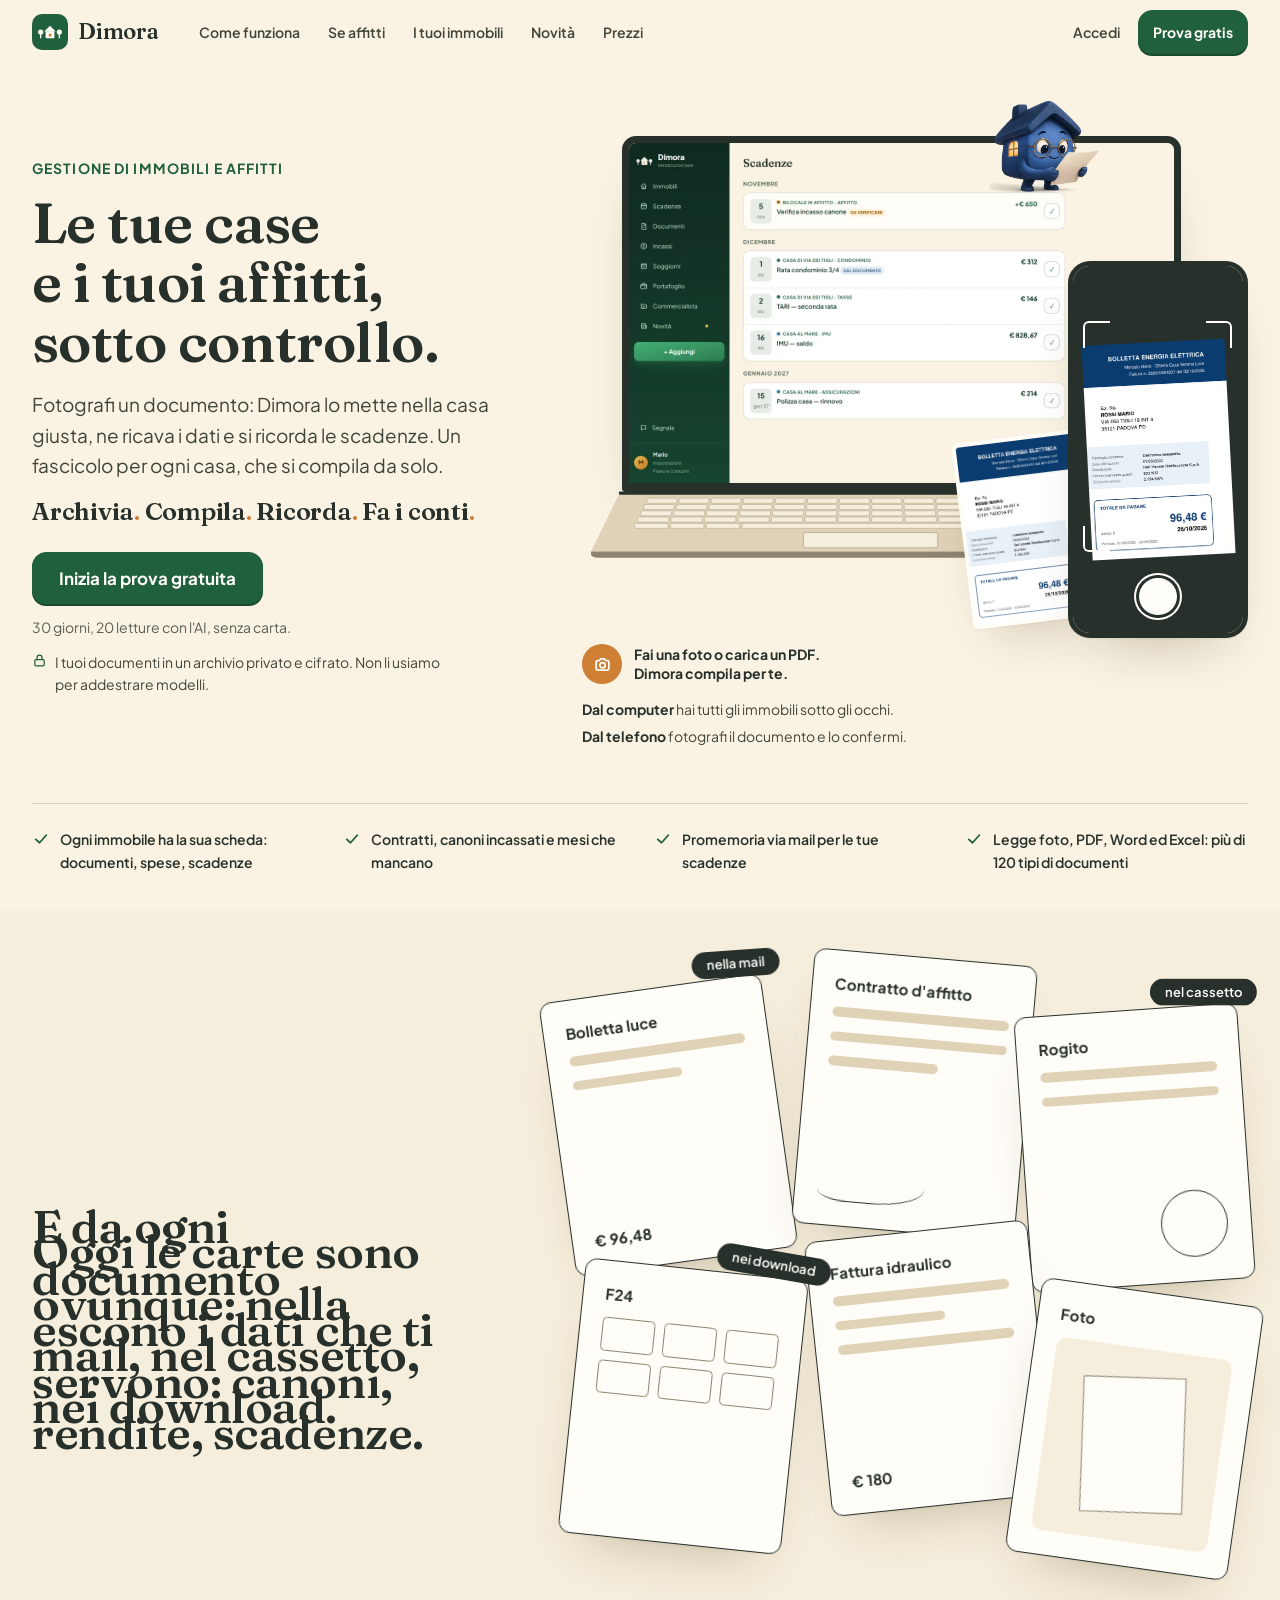
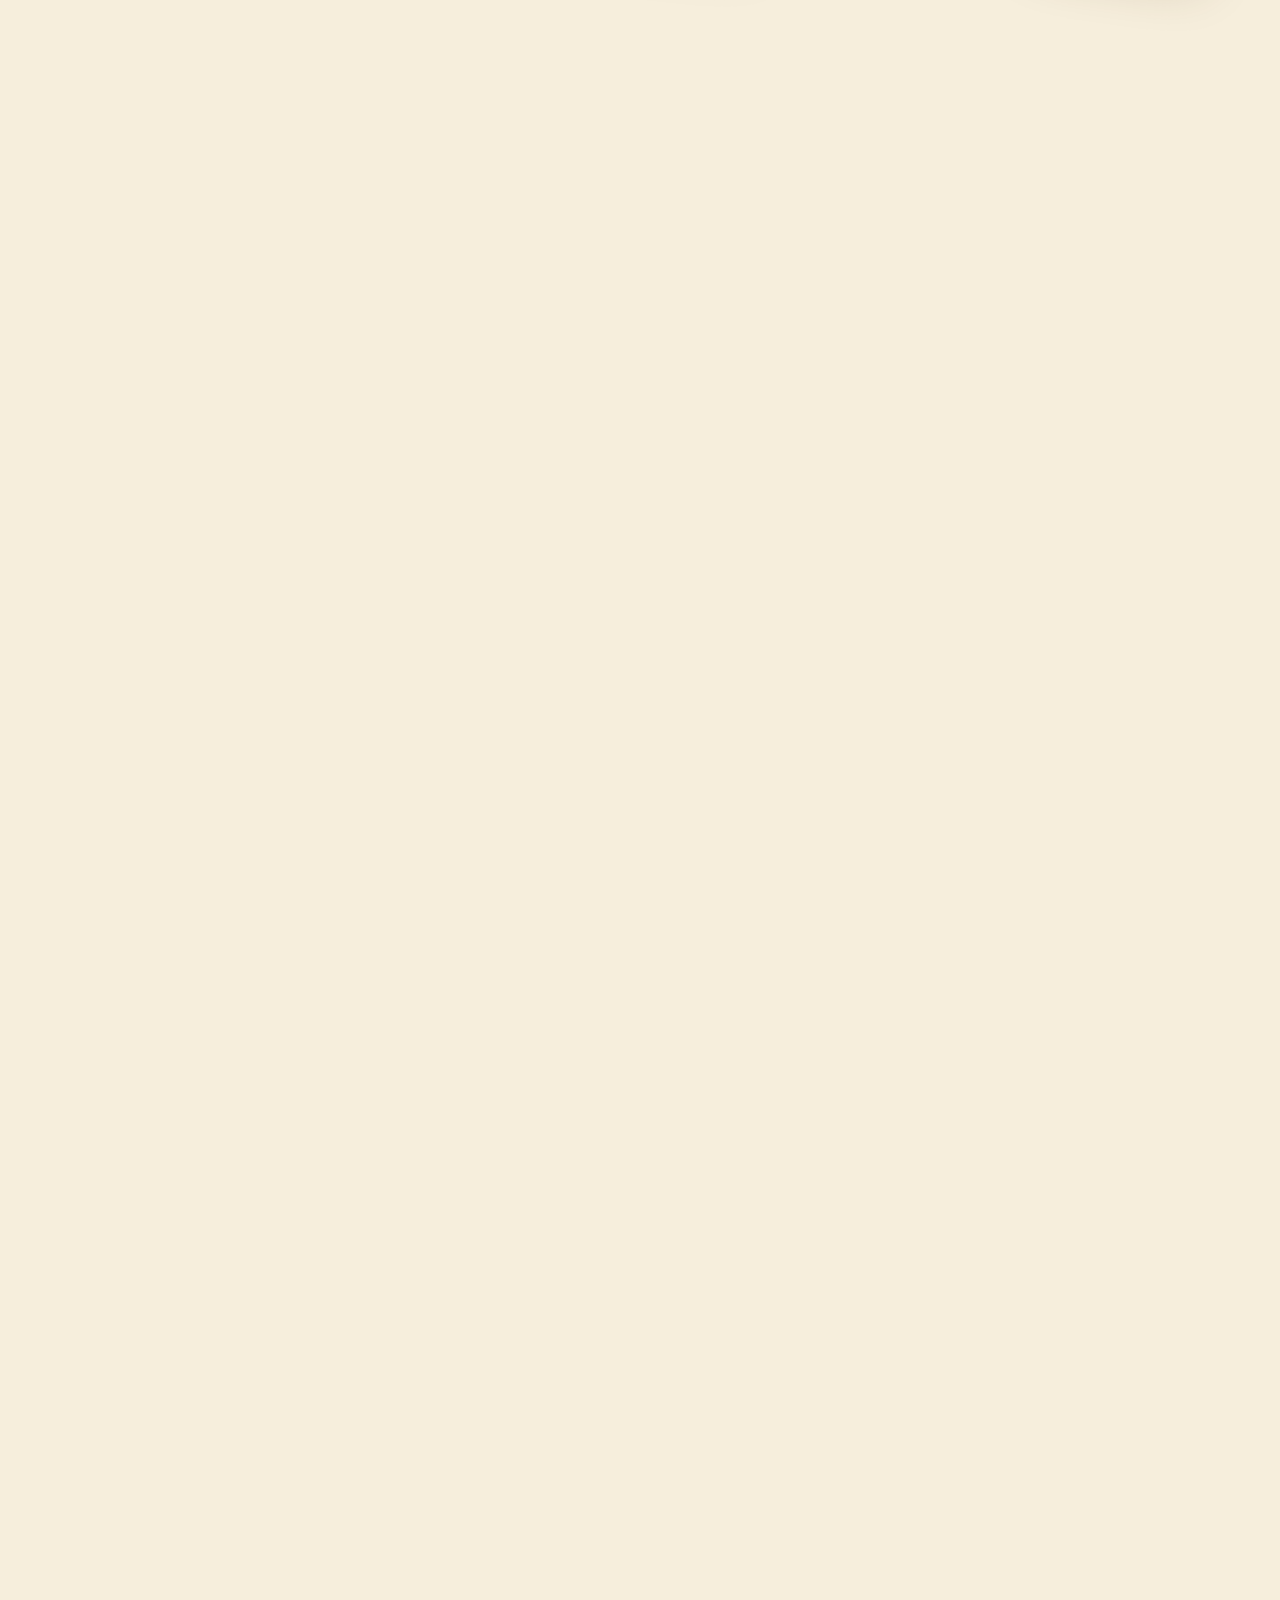
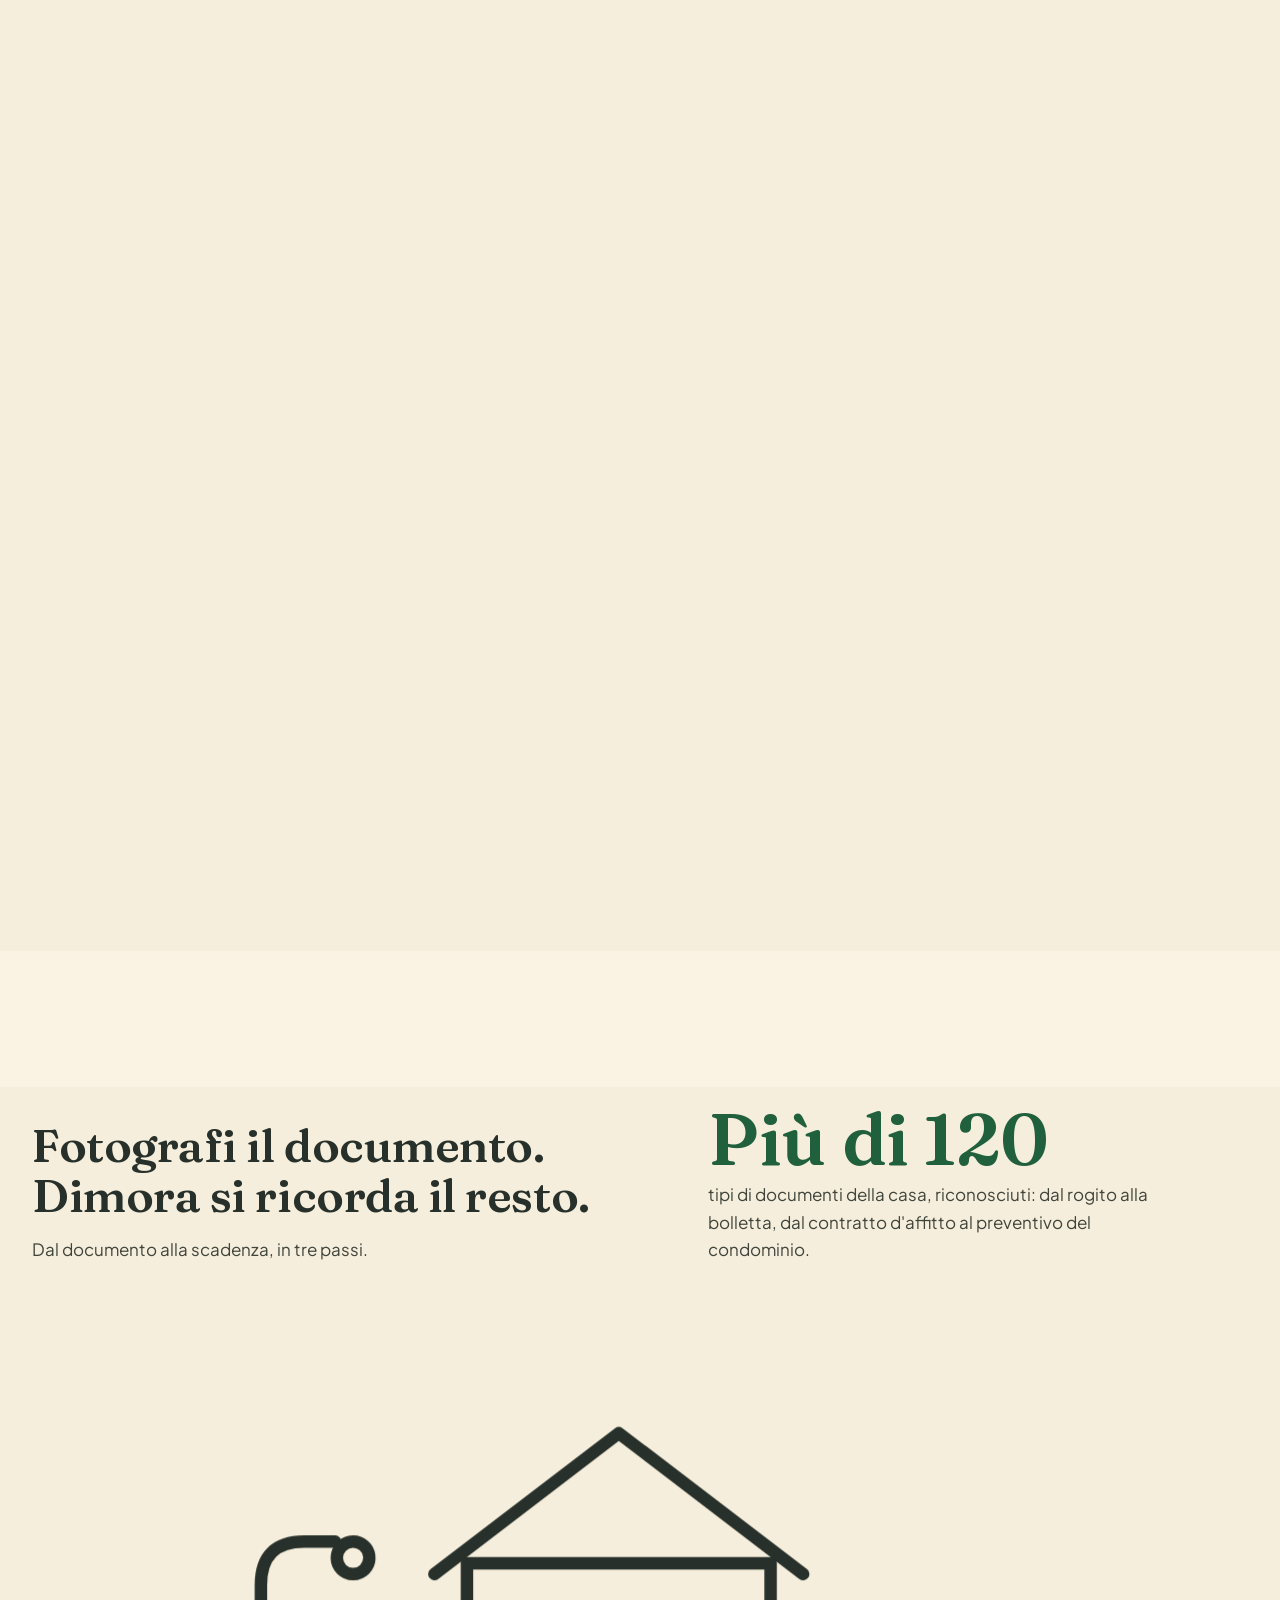
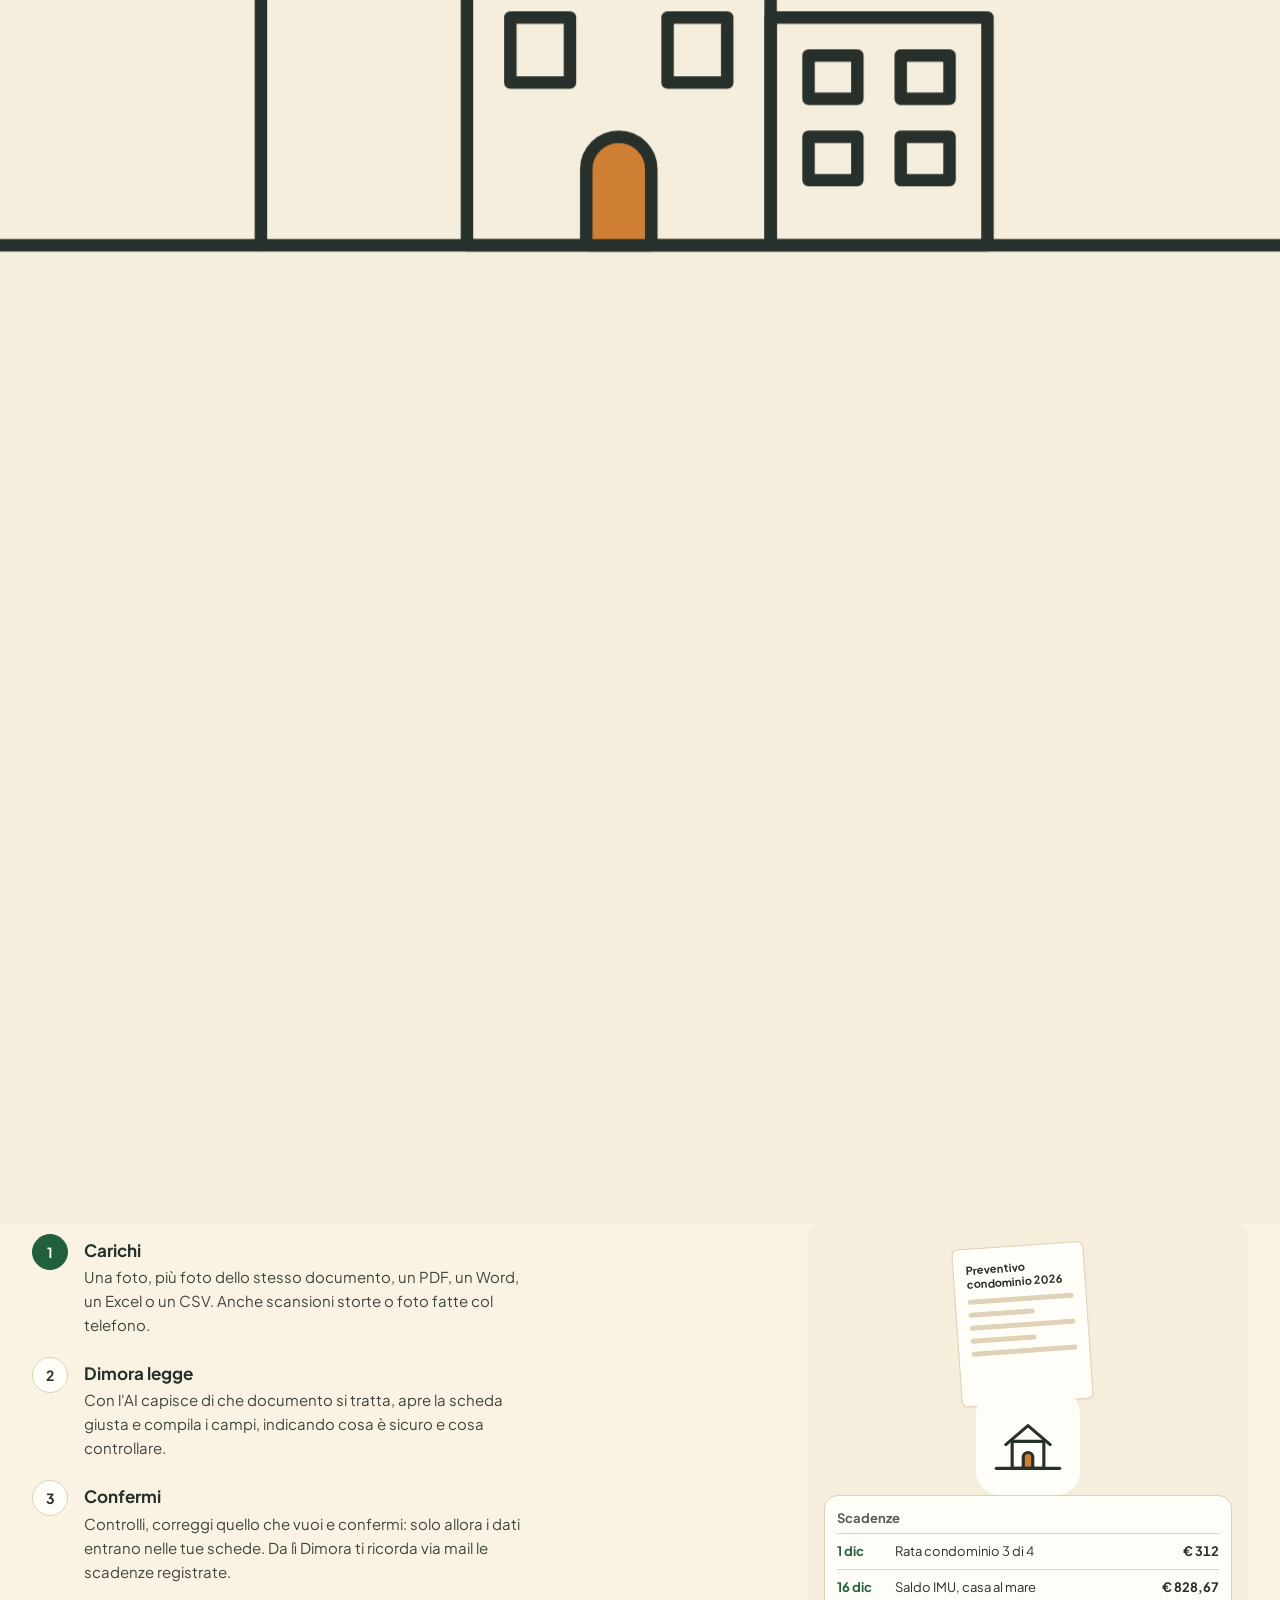
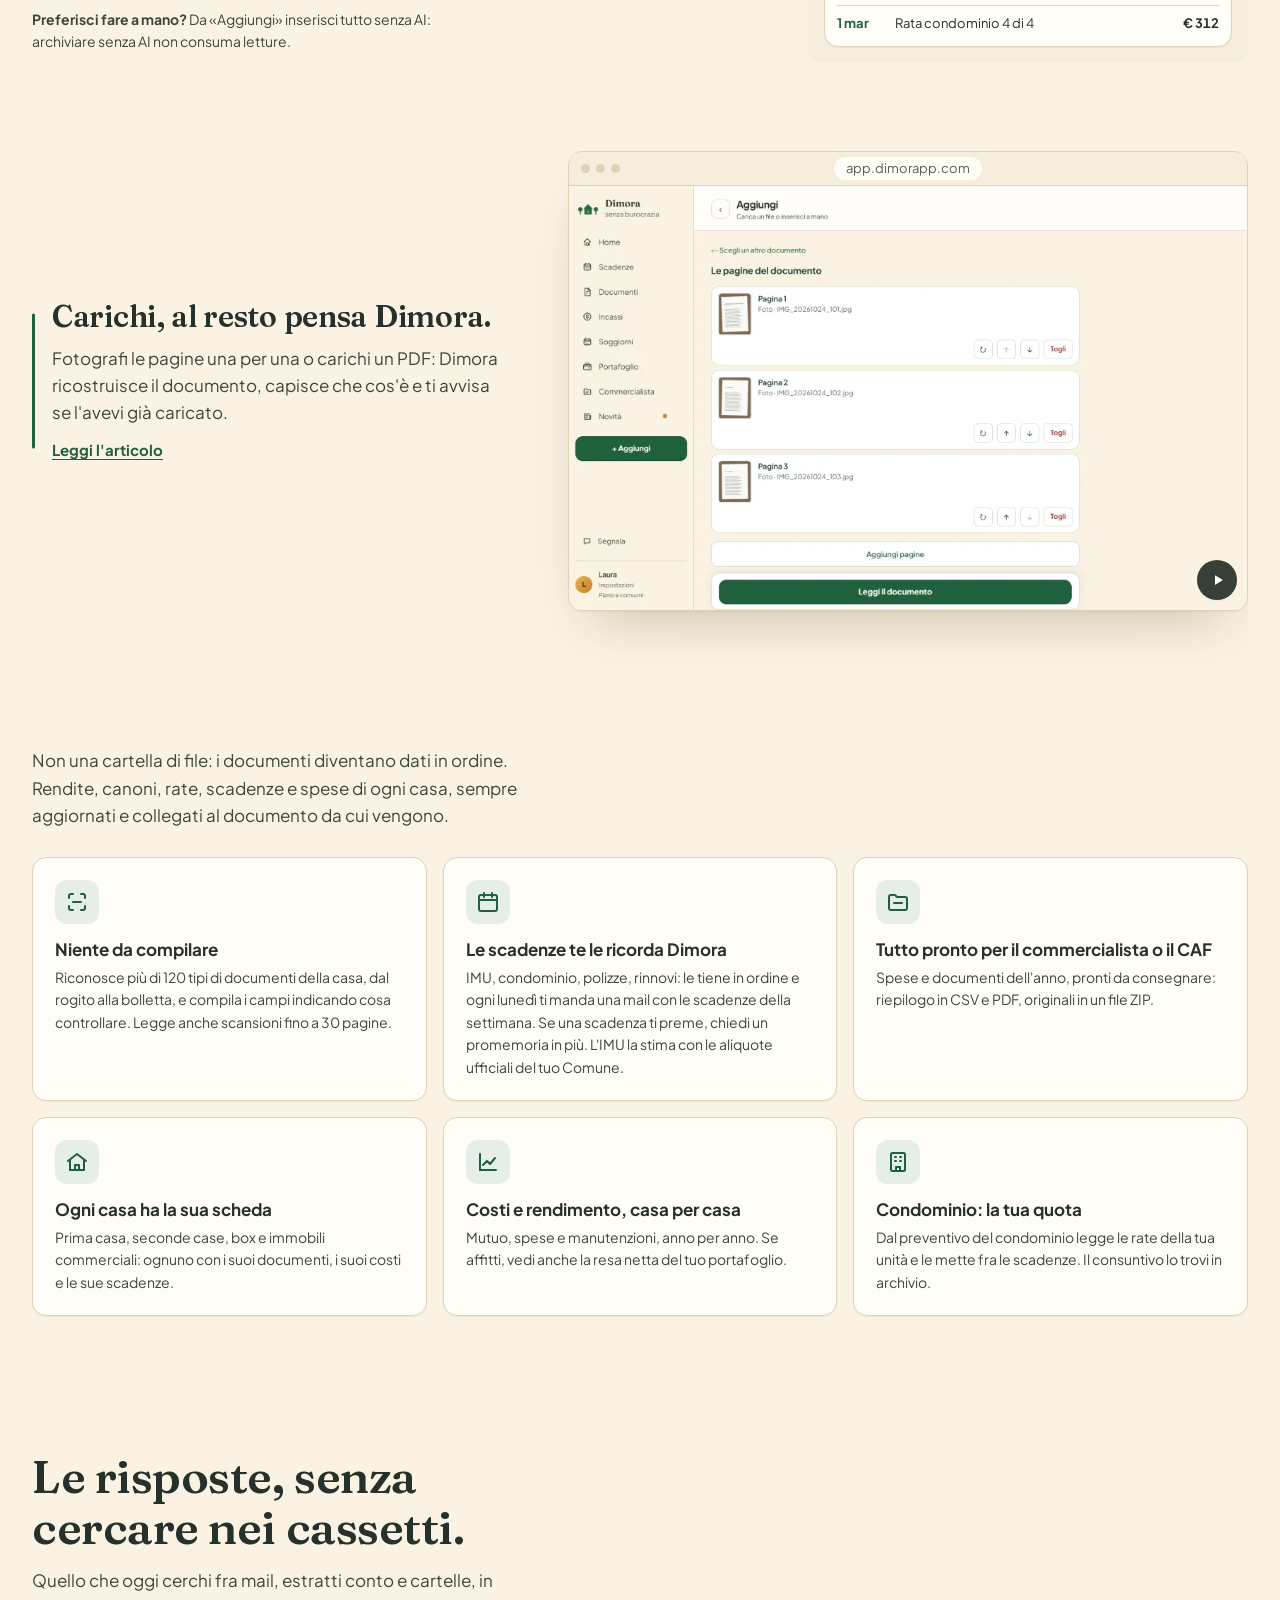
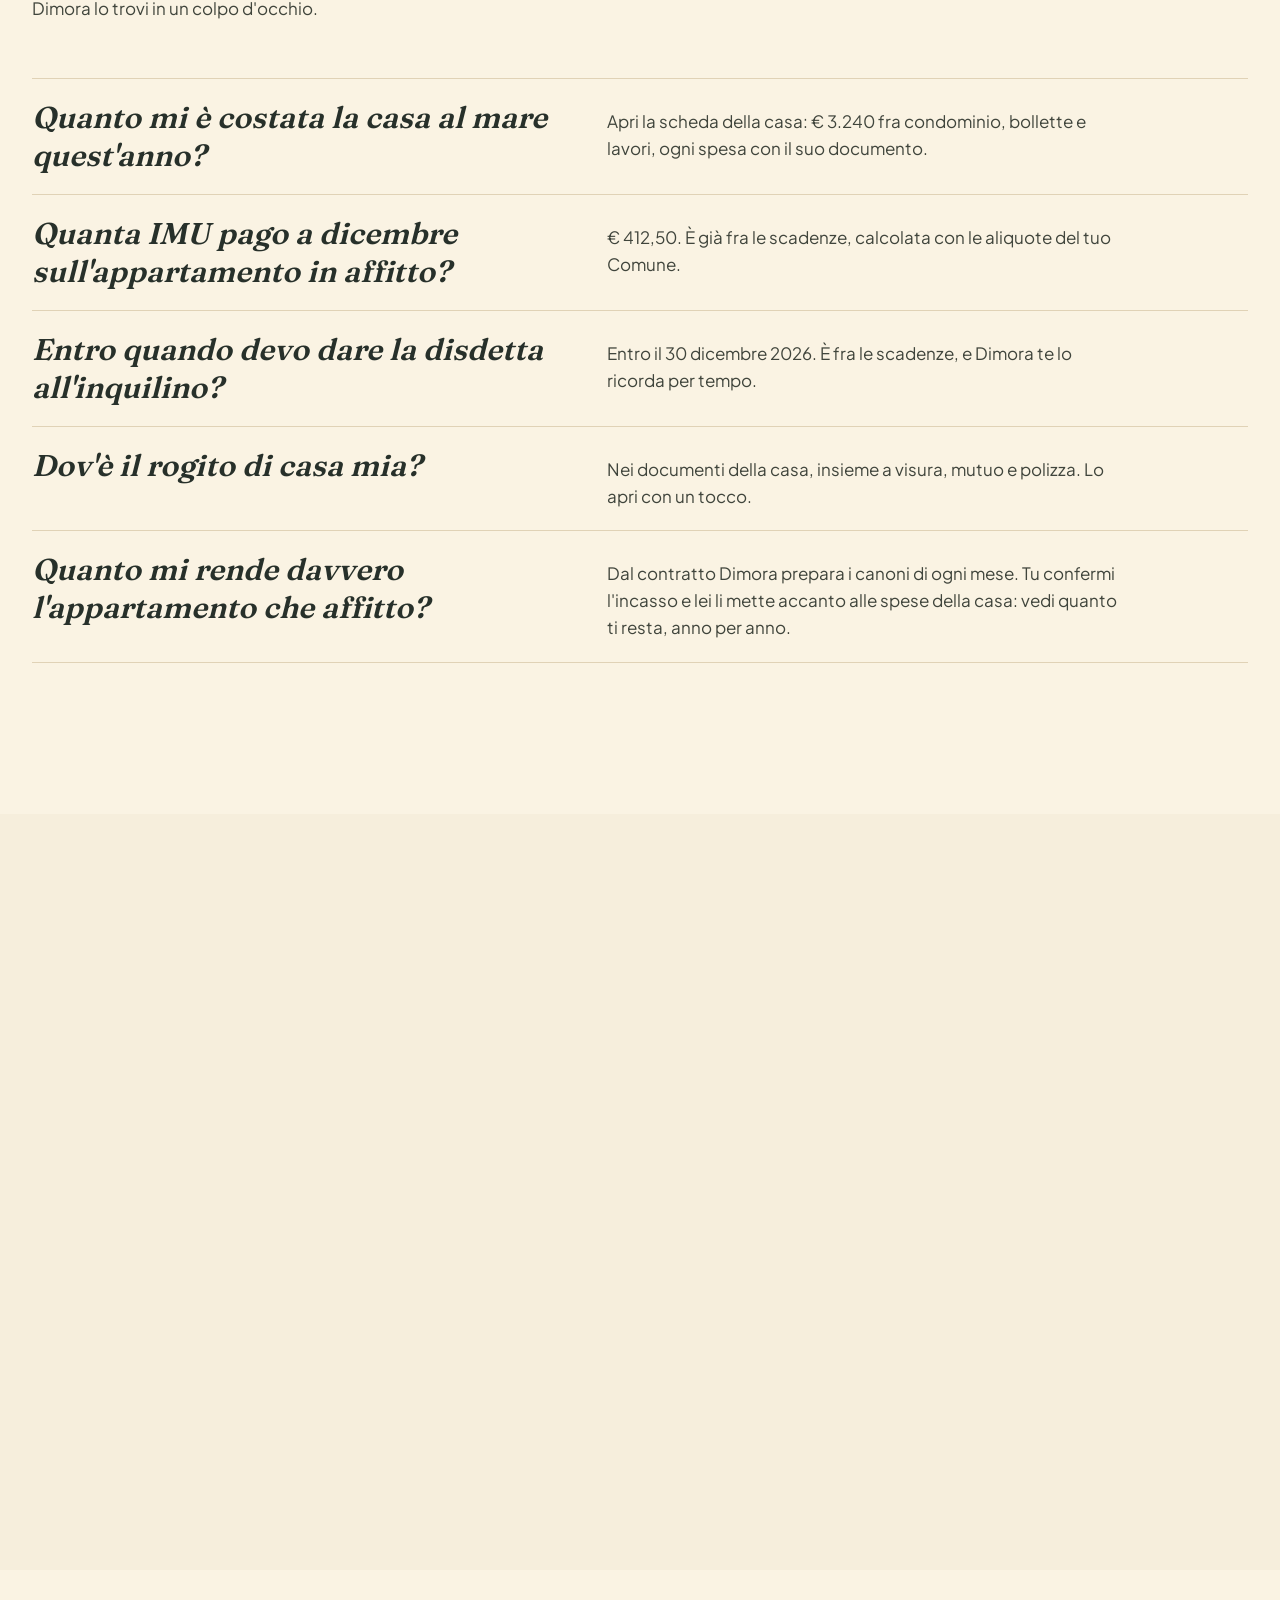
==== commit 974944de: "landing, sesto giro: scene morbide, il fascicolo largo, gli esempi coerenti, i video nella veste nuo" ====
--- a/index.html
+++ b/index.html
@@ -129,7 +129,7 @@
           <svg class="portatile-base" viewBox="0 -9 1000 176" preserveAspectRatio="none" aria-hidden="true"><polygon class="tastiera-piano" points="50,0 950,0 1000,150 0,150"/><rect class="tastiera-cerniera" x="50" y="-8" width="900" height="9" rx="2"/><rect class="tastiera-tasto" x="100.0" y="10.0" width="53.4" height="13" rx="2"/><rect class="tastiera-tasto" x="157.4" y="10.0" width="53.4" height="13" rx="2"/><rect class="tastiera-tasto" x="214.9" y="10.0" width="53.4" height="13" rx="2"/><rect class="tastiera-tasto" x="272.3" y="10.0" width="53.4" height="13" rx="2"/><rect class="tastiera-tasto" x="329.7" y="10.0" width="53.4" height="13" rx="2"/><rect class="tastiera-tasto" x="387.1" y="10.0" width="53.4" height="13" rx="2"/><rect class="tastiera-tasto" x="444.6" y="10.0" width="53.4" height="13" rx="2"/><rect class="tastiera-tasto" x="502.0" y="10.0" width="53.4" height="13" rx="2"/><rect class="tastiera-tasto" x="559.4" y="10.0" width="53.4" height="13" rx="2"/><rect class="tastiera-tasto" x="616.9" y="10.0" width="53.4" height="13" rx="2"/><rect class="tastiera-tasto" x="674.3" y="10.0" width="53.4" height="13" rx="2"/><rect class="tastiera-tasto" x="731.7" y="10.0" width="53.4" height="13" rx="2"/><rect class="tastiera-tasto" x="789.1" y="10.0" width="53.4" height="13" rx="2"/><rect class="tastiera-tasto" x="846.6" y="10.0" width="53.4" height="13" rx="2"/><rect class="tastiera-tasto" x="94.5" y="26.5" width="54.2" height="13" rx="2"/><rect class="tastiera-tasto" x="152.7" y="26.5" width="54.2" height="13" rx="2"/><rect class="tastiera-tasto" x="210.9" y="26.5" width="54.2" height="13" rx="2"/><rect class="tastiera-tasto" x="269.1" y="26.5" width="54.2" height="13" rx="2"/><rect class="tastiera-tasto" x="327.4" y="26.5" width="54.2" height="13" rx="2"/><rect class="tastiera-tasto" x="385.6" y="26.5" width="54.2" height="13" rx="2"/><rect class="tastiera-tasto" x="443.8" y="26.5" width="54.2" height="13" rx="2"/><rect class="tastiera-tasto" x="502.0" y="26.5" width="54.2" height="13" rx="2"/><rect class="tastiera-tasto" x="560.2" y="26.5" width="54.2" height="13" rx="2"/><rect class="tastiera-tasto" x="618.4" y="26.5" width="54.2" height="13" rx="2"/><rect class="tastiera-tasto" x="676.6" y="26.5" width="54.2" height="13" rx="2"/><rect class="tastiera-tasto" x="734.9" y="26.5" width="54.2" height="13" rx="2"/><rect class="tastiera-tasto" x="793.1" y="26.5" width="54.2" height="13" rx="2"/><rect class="tastiera-tasto" x="851.3" y="26.5" width="54.2" height="13" rx="2"/><rect class="tastiera-tasto" x="89.0" y="43.0" width="55.0" height="13" rx="2"/><rect class="tastiera-tasto" x="148.0" y="43.0" width="55.0" height="13" rx="2"/><rect class="tastiera-tasto" x="207.0" y="43.0" width="55.0" height="13" rx="2"/><rect class="tastiera-tasto" x="266.0" y="43.0" width="55.0" height="13" rx="2"/><rect class="tastiera-tasto" x="325.0" y="43.0" width="55.0" height="13" rx="2"/><rect class="tastiera-tasto" x="384.0" y="43.0" width="55.0" height="13" rx="2"/><rect class="tastiera-tasto" x="443.0" y="43.0" width="55.0" height="13" rx="2"/><rect class="tastiera-tasto" x="502.0" y="43.0" width="55.0" height="13" rx="2"/><rect class="tastiera-tasto" x="561.0" y="43.0" width="55.0" height="13" rx="2"/><rect class="tastiera-tasto" x="620.0" y="43.0" width="55.0" height="13" rx="2"/><rect class="tastiera-tasto" x="679.0" y="43.0" width="55.0" height="13" rx="2"/><rect class="tastiera-tasto" x="738.0" y="43.0" width="55.0" height="13" rx="2"/><rect class="tastiera-tasto" x="797.0" y="43.0" width="55.0" height="13" rx="2"/><rect class="tastiera-tasto" x="856.0" y="43.0" width="55.0" height="13" rx="2"/><rect class="tastiera-tasto" x="83.5" y="59.5" width="55.8" height="13" rx="2"/><rect class="tastiera-tasto" x="143.3" y="59.5" width="55.8" height="13" rx="2"/><rect class="tastiera-tasto" x="203.1" y="59.5" width="55.8" height="13" rx="2"/><rect class="tastiera-tasto" x="262.9" y="59.5" width="55.8" height="13" rx="2"/><rect class="tastiera-tasto" x="322.6" y="59.5" width="55.8" height="13" rx="2"/><rect class="tastiera-tasto" x="382.4" y="59.5" width="55.8" height="13" rx="2"/><rect class="tastiera-tasto" x="442.2" y="59.5" width="55.8" height="13" rx="2"/><rect class="tastiera-tasto" x="502.0" y="59.5" width="55.8" height="13" rx="2"/><rect class="tastiera-tasto" x="561.8" y="59.5" width="55.8" height="13" rx="2"/><rect class="tastiera-tasto" x="621.6" y="59.5" width="55.8" height="13" rx="2"/><rect class="tastiera-tasto" x="681.4" y="59.5" width="55.8" height="13" rx="2"/><rect class="tastiera-tasto" x="741.1" y="59.5" width="55.8" height="13" rx="2"/><rect class="tastiera-tasto" x="800.9" y="59.5" width="55.8" height="13" rx="2"/><rect class="tastiera-tasto" x="860.7" y="59.5" width="55.8" height="13" rx="2"/><rect class="tastiera-tasto" x="78.0" y="76.0" width="60" height="13" rx="2"/><rect class="tastiera-tasto" x="142.0" y="76.0" width="60" height="13" rx="2"/><rect class="tastiera-tasto" x="206.0" y="76.0" width="60" height="13" rx="2"/><rect class="tastiera-tasto" x="270.0" y="76.0" width="460.0" height="13" rx="2"/><rect class="tastiera-tasto" x="734.0" y="76.0" width="60" height="13" rx="2"/><rect class="tastiera-tasto" x="798.0" y="76.0" width="60" height="13" rx="2"/><rect class="tastiera-tasto" x="862.0" y="76.0" width="60" height="13" rx="2"/><rect class="tastiera-trackpad" x="380" y="100" width="240" height="40" rx="5"/><path class="tastiera-bordo" d="M0 150 H1000 V156 Q1000 166 986 166 H14 Q0 166 0 156 Z"/></svg>
         </div>
         <div class="foto-carta">
-          <img src="/assets/img/foto-bolletta.webp" alt="La bolletta della luce di carta: totale da pagare 96,48 euro entro il 26 ottobre 2026." width="412" height="621" decoding="async">
+          <img src="/assets/img/foto-bolletta.webp" alt="La bolletta della luce di carta: totale da pagare 96,48&nbsp;euro entro il 26 ottobre 2026." width="412" height="621" decoding="async">
         </div>
         <div class="telefono">
           <span class="telefono-isola" aria-hidden="true"></span>
@@ -160,8 +160,9 @@
 </section>
 
 <!-- 1b. SCENA A, «DAL CASSETTO AL FASCICOLO» (quinto giro, 27/10). La sezione resta ferma sullo schermo e lo scorrimento manda
-     avanti la scena: le carte sparse, le carte che volano nelle tre cartelle, la cartella di via Roma che si apre, i dati
-     che escono da un documento (il tocco ambra per ultimo). Risalendo torna indietro. Senza script e con «meno
+     avanti la scena: le carte sparse, le carte che volano nelle tre cartelle (sesto giro: la bolletta e la foto nella casa
+     al mare, il rogito nel box, il resto in via Roma), la cartella di via Roma che si apre, i dati che escono dalla loro
+     riga e si posano a fianco, legati da una linea (il tocco ambra per ultimo). Risalendo torna indietro. Senza script e con «meno
      animazioni» niente si ferma: si vede lo stato finale e i tre testi uno sotto l'altro. -->
 <section class="cassetto" id="fascicolo" data-cassetto aria-labelledby="cassetto-titolo">
   <div class="cassetto-fermo">
@@ -179,22 +180,23 @@
 
         <div class="fascicolo-aperto" data-aperto>
           <div class="fa-testa"><span class="fa-casa"><svg width="16" height="16" viewBox="0 0 24 24" fill="none" stroke="currentColor" stroke-width="2" stroke-linecap="round" stroke-linejoin="round"><path d="M3 11 12 4l9 7"/><path d="M5 10v10h14V10"/></svg></span><span class="fa-titolo">Appartamento in via Roma</span></div>
-          <div class="fa-gruppo" data-riga><span class="fa-gruppo-nome">Contratti</span><span class="fa-doc fa-doc-fonte" data-fonte>Contratto d'affitto · 2023</span></div>
-          <div class="fa-gruppo" data-riga><span class="fa-gruppo-nome">Catasto e rogito</span><span class="fa-doc">Rogito · 2019</span><span class="fa-doc">Visura catastale · 2025</span></div>
+          <div class="fa-gruppo" data-riga><span class="fa-gruppo-nome">Contratti</span><span class="fa-doc fa-doc-fonte" data-lega="contratto">Contratto d'affitto · 2023</span></div>
+          <div class="fa-gruppo" data-riga><span class="fa-gruppo-nome">Catasto e rogito</span><span class="fa-doc">Rogito · 2019</span><span class="fa-doc" data-lega="visura">Visura catastale · 2025</span></div>
           <div class="fa-gruppo" data-riga><span class="fa-gruppo-nome">Utenze</span><span class="fa-doc">Bolletta luce · ottobre 2026</span><span class="fa-doc">Bolletta gas · settembre 2026</span></div>
           <div class="fa-gruppo" data-riga><span class="fa-gruppo-nome">Condominio</span><span class="fa-doc">Preventivo 2026 · 4 rate</span></div>
         </div>
 
-        <span class="cartellino" data-cartellino>Canone € 650</span>
-        <span class="cartellino" data-cartellino>Rendita catastale</span>
-        <span class="cartellino cartellino-scadenza" data-cartellino><i class="cartellino-punto"></i>Prossima scadenza 16 dic</span>
-
-        <div class="carta-doc carta-bolletta" data-carta data-da="0.03,0.05,-8" data-in="roma"><span class="doc-tipo">Bolletta luce</span><span class="doc-riga"></span><span class="doc-riga corta"></span><span class="doc-cifra">€ 96,48</span><span class="doc-dove">nella mail</span></div>
+        <svg class="cartellini-linee" data-linee preserveAspectRatio="none"><path data-linea /><path data-linea /><path data-linea /></svg>
+        <span class="cartellino" data-cartellino data-a="contratto">Canone €&nbsp;650</span>
+        <span class="cartellino" data-cartellino data-a="visura">Rendita catastale</span>
+        <span class="cartellino cartellino-scadenza" data-cartellino data-a="visura"><i class="cartellino-punto"></i>Prossima scadenza 16 dic</span>
+
+        <div class="carta-doc carta-bolletta" data-carta data-da="0.03,0.05,-8" data-in="mare"><span class="doc-tipo">Bolletta luce</span><span class="doc-riga"></span><span class="doc-riga corta"></span><span class="doc-cifra">€&nbsp;96,48</span><span class="doc-dove">nella mail</span></div>
         <div class="carta-doc carta-contratto" data-carta data-da="0.36,0.01,5" data-in="roma"><span class="doc-tipo">Contratto d'affitto</span><span class="doc-riga"></span><span class="doc-riga"></span><span class="doc-riga corta"></span><span class="doc-firma"></span></div>
-        <div class="carta-doc carta-rogito" data-carta data-da="0.67,0.08,-4" data-in="roma"><span class="doc-tipo">Rogito</span><span class="doc-riga"></span><span class="doc-riga"></span><span class="doc-timbro"></span><span class="doc-dove">nel cassetto</span></div>
-        <div class="carta-doc carta-fattura" data-carta data-da="0.38,0.37,-6" data-in="roma"><span class="doc-tipo">Fattura idraulico</span><span class="doc-riga"></span><span class="doc-riga corta"></span><span class="doc-riga"></span><span class="doc-cifra">€ 180</span></div>
-        <div class="carta-doc carta-f24" data-carta data-da="0.05,0.42,6" data-in="mare"><span class="doc-tipo">F24</span><span class="doc-griglia"><i></i><i></i><i></i><i></i><i></i><i></i></span><span class="doc-dove">nei download</span></div>
-        <div class="carta-doc carta-foto" data-carta data-da="0.68,0.45,9" data-in="box"><span class="doc-tipo">Foto</span><span class="doc-scatto"><i></i></span></div>
+        <div class="carta-doc carta-rogito" data-carta data-da="0.655,0.08,-4" data-in="box"><span class="doc-tipo">Rogito</span><span class="doc-riga"></span><span class="doc-riga"></span><span class="doc-timbro"></span><span class="doc-dove">nel cassetto</span></div>
+        <div class="carta-doc carta-fattura" data-carta data-da="0.38,0.37,-6" data-in="roma"><span class="doc-tipo">Fattura idraulico</span><span class="doc-riga"></span><span class="doc-riga corta"></span><span class="doc-riga"></span><span class="doc-cifra">€&nbsp;180</span></div>
+        <div class="carta-doc carta-f24" data-carta data-da="0.05,0.42,6" data-in="roma"><span class="doc-tipo">F24</span><span class="doc-griglia"><i></i><i></i><i></i><i></i><i></i><i></i></span><span class="doc-dove">nei download</span></div>
+        <div class="carta-doc carta-foto" data-carta data-da="0.655,0.45,8" data-in="mare"><span class="doc-tipo">Foto</span><span class="doc-scatto"><i></i></span></div>
       </div>
     </div>
   </div>
@@ -219,7 +221,7 @@
           <p class="numero-documenti" data-numero><span class="numero-grande">Più di <span class="numero-cifra" data-conta="120">120</span></span> <span class="numero-frase">tipi di documenti della casa, riconosciuti: dal rogito alla bolletta, dal contratto d'affitto al preventivo del condominio.</span></p>
         </div>
         <div class="casa-disegno" data-disegno aria-hidden="true">
-          <svg class="casa-grande" viewBox="0 0 220 110" fill="none" stroke="#27302A" stroke-width="1.8" stroke-linejoin="round" stroke-linecap="round"><path pathLength="1" style="--i:0" d="M10 100h200"></path><path pathLength="1" style="--i:1" d="M72 50l34-26 34 26"></path><rect pathLength="1" style="--i:2" x="78" y="48" width="56" height="52"></rect><rect pathLength="1" style="--i:3" x="134" y="58" width="40" height="42"></rect><rect pathLength="1" style="--i:4" x="86" y="58" width="11" height="12"></rect><rect pathLength="1" style="--i:4.4" x="115" y="58" width="11" height="12"></rect><rect pathLength="1" style="--i:5" x="141" y="65" width="9" height="8"></rect><rect pathLength="1" style="--i:5.3" x="158" y="65" width="9" height="8"></rect><rect pathLength="1" style="--i:5.6" x="141" y="80" width="9" height="8"></rect><rect pathLength="1" style="--i:5.9" x="158" y="80" width="9" height="8"></rect><path pathLength="1" style="--i:6.4" d="M40 100V52q0-8 8-8h6"></path><circle pathLength="1" style="--i:7" cx="57" cy="47" r="3"></circle><path class="porta" pathLength="1" style="--i:7.6" d="M100 100V86a6 6 0 0 1 12 0v14z" fill="#CE7F33"></path></svg>
+          <svg class="casa-grande" viewBox="0 0 220 110" fill="none" stroke="#27302A" stroke-width="1.8" stroke-linejoin="round" stroke-linecap="round"><path pathLength="1" style="--i:0" d="M110 100H-590"></path><path pathLength="1" style="--i:0" d="M110 100H810"></path><path pathLength="1" style="--i:1" d="M72 50l34-26 34 26"></path><rect pathLength="1" style="--i:2" x="78" y="48" width="56" height="52"></rect><rect pathLength="1" style="--i:3" x="134" y="58" width="40" height="42"></rect><rect pathLength="1" style="--i:4" x="86" y="58" width="11" height="12"></rect><rect pathLength="1" style="--i:4.4" x="115" y="58" width="11" height="12"></rect><rect pathLength="1" style="--i:5" x="141" y="65" width="9" height="8"></rect><rect pathLength="1" style="--i:5.3" x="158" y="65" width="9" height="8"></rect><rect pathLength="1" style="--i:5.6" x="141" y="80" width="9" height="8"></rect><rect pathLength="1" style="--i:5.9" x="158" y="80" width="9" height="8"></rect><path pathLength="1" style="--i:6.4" d="M40 100V52q0-8 8-8h6"></path><circle pathLength="1" style="--i:7" cx="57" cy="47" r="3"></circle><path class="porta" pathLength="1" style="--i:7.6" d="M100 100V86a6 6 0 0 1 12 0v14z" fill="#CE7F33"></path></svg>
         </div>
       </div>
     </div>
@@ -242,9 +244,9 @@
         </div>
         <div class="scena-scadenze">
           <span class="scadenze-titolo">Scadenze</span>
-          <span class="scadenza"><span class="scadenza-data">1 dic</span><span class="scadenza-nome">Rata condominio 3 di 4</span><span class="scadenza-importo">€ 312</span></span>
-          <span class="scadenza"><span class="scadenza-data">16 dic</span><span class="scadenza-nome">Saldo IMU, casa al mare</span><span class="scadenza-importo">€ 828,67</span></span>
-          <span class="scadenza"><span class="scadenza-data">1 mar</span><span class="scadenza-nome">Rata condominio 4 di 4</span><span class="scadenza-importo">€ 312</span></span>
+          <span class="scadenza"><span class="scadenza-data">1 dic</span><span class="scadenza-nome">Rata condominio 3 di 4</span><span class="scadenza-importo">€&nbsp;312</span></span>
+          <span class="scadenza"><span class="scadenza-data">16 dic</span><span class="scadenza-nome">Saldo IMU, casa al mare</span><span class="scadenza-importo">€&nbsp;828,67</span></span>
+          <span class="scadenza"><span class="scadenza-data">1 mar</span><span class="scadenza-nome">Rata condominio 4 di 4</span><span class="scadenza-importo">€&nbsp;312</span></span>
         </div>
       </div>
     </div>
@@ -291,9 +293,9 @@
       <p class="sezione-sotto">Quello che oggi cerchi fra mail, estratti conto e cartelle, in Dimora lo trovi in un colpo d'occhio.</p>
     </div>
     <dl class="risposte-elenco">
-      <div class="risposta"><dt>Quanto mi è costata la casa al mare quest'anno?</dt><dd>Apri la scheda della casa: € 3.240 fra condominio, bollette e lavori, ogni spesa con il suo documento.</dd></div>
-      <div class="risposta"><dt>Quanta IMU pago a dicembre sull'appartamento in affitto?</dt><dd>€ 828,67. È già fra le scadenze, calcolata con le aliquote del tuo Comune.</dd></div>
-      <div class="risposta"><dt>Entro quando devo dare la disdetta all'inquilino?</dt><dd>Entro il 31 marzo 2027. È fra le scadenze, e Dimora te lo ricorda per tempo.</dd></div>
+      <div class="risposta"><dt>Quanto mi è costata la casa al mare quest'anno?</dt><dd>Apri la scheda della casa: €&nbsp;3.240 fra condominio, bollette e lavori, ogni spesa con il suo documento.</dd></div>
+      <div class="risposta"><dt>Quanta IMU pago a dicembre sull'appartamento in affitto?</dt><dd>€&nbsp;412,50. È già fra le scadenze, calcolata con le aliquote del tuo Comune.</dd></div>
+      <div class="risposta"><dt>Entro quando devo dare la disdetta all'inquilino?</dt><dd>Entro il 30 dicembre 2026. È fra le scadenze, e Dimora te lo ricorda per tempo.</dd></div>
       <div class="risposta"><dt>Dov'è il rogito di casa mia?</dt><dd>Nei documenti della casa, insieme a visura, mutuo e polizza. Lo apri con un tocco.</dd></div>
       <div class="risposta"><dt>Quanto mi rende davvero l'appartamento che affitto?</dt><dd>Dal contratto Dimora prepara i canoni di ogni mese. Tu confermi l'incasso e lei li mette accanto alle spese della casa: vedi quanto ti resta, anno per anno.</dd></div>
     </dl>
@@ -406,7 +408,7 @@
           <figure class="storia-locandina"><img src="/assets/novita/imu-calcolata.webp" alt="" width="960" height="600" loading="lazy" decoding="async"></figure>
           <h3 class="storia-titolo">L'IMU, calcolata.</h3>
           <p>Per la seconda casa, i box e le cantine, con le aliquote del tuo Comune.</p>
-          <p class="storia-dato"><span class="storia-dato-testo">Una spesa importante, ogni anno: in media € 977 di IMU per una seconda casa nei capoluoghi. Dimora la calcola e la mette a budget, così non ti coglie di sorpresa.</span> <span class="storia-dato-fonte">Fonte: <a href="https://www.uil.it/documents/Uil_%20su_Imu_saldodicembre2025.pdf" rel="noopener">UIL, «Studio su saldo IMU 2025»</a></span></p>
+          <p class="storia-dato"><span class="storia-dato-testo">Una spesa importante, ogni anno: in media € 977 di IMU per una seconda casa nei capoluoghi. Dimora la calcola e la mette a budget, così non ti coglie di sorpresa.</span> <span class="storia-dato-fonte">Fonte: <a href="https://www.uil.it/documents/Uil_%20su_Imu_saldodicembre2025.pdf" rel="noopener">UIL, «Studio su saldo IMU 2025»</a></span></p>
           <a class="collegamento" href="/novita/imu-calcolata">Leggi l'articolo</a>
         </article>
         <article class="storia" data-storia="rate-condominio">
--- a/assets/veste.css
+++ b/assets/veste.css
@@ -87,7 +87,8 @@
   --t-storia: clamp(24px, 4.2vw, 30px);
   --spazio-sezione: clamp(72px, 12vw, 136px);
   --margine: 16px;               /* il margine laterale al telefono */
-  --larghezza: 1180px;           /* la colonna dal computer */
+  --larghezza: 1344px;           /* la colonna dal computer: 1280 di contenuto più i margini (sesto giro, 27/10) */
+  --riga-max: 30em;              /* la riga più lunga di un paragrafo: con questo carattere circa 68 caratteri */
   /* L'ombra della finestra del racconto e dei pannelli che galleggiano: lo stesso colore dell'ombra della scheda,
      più ampia e più morbida. */
   --ombra-finestra: 0 28px 56px -28px rgb(74 52 16 / 0.32), 0 1px 2px rgb(74 52 16 / 0.06);
--- a/assets/landing.css
+++ b/assets/landing.css
@@ -112,14 +112,17 @@
    quelle vere, o il salto arriva nel posto sbagliato (misurato). */
 .cv-pieno :is(.lettera, .affitti, .immobili, .novita, .telefono-sezione, .prezzi, .sicurezza, #domande, .finale, .piede) { content-visibility: visible; }
 .sezione-testa { max-width: 720px; margin-bottom: clamp(32px, 6vw, 56px); }
-.sezione-sotto { margin-top: 14px; font-size: var(--text-sezione); color: var(--c-secondario); max-width: 38em; }
+.sezione-sotto { margin-top: 14px; font-size: var(--text-sezione); color: var(--c-secondario); max-width: var(--riga-max); }
+/* I paragrafi restano leggibili anche con la colonna larga (sesto giro): al massimo circa 68 caratteri per riga. */
+main p, main dd { max-width: var(--riga-max); }
+.in-arrivo-elenco li, .piani-note li, .articolo-passi li, .articolo-fonti li { max-width: var(--riga-max); }
 .etichetta {
   display: inline-flex; align-items: center; width: fit-content; padding: 3px 10px; border-radius: 999px;
   background: var(--c-stato-fondo); color: var(--c-stato-testo); font-size: var(--text-minimo); font-weight: 600;
 }
 
 /* ── L'apertura: il computer, il telefono, la foto della bolletta e Dimorino ── */
-.apertura { padding: 20px 0 clamp(56px, 9vw, 96px); }
+.apertura { padding: 20px 0 clamp(24px, 3vw, 40px); }
 .apertura-griglia { display: grid; gap: 36px; }
 .occhiello { font-size: var(--text-piccolo); font-weight: 700; letter-spacing: .08em; text-transform: uppercase; color: var(--c-principale); margin-bottom: 14px; }
 .titolo-apertura {
@@ -128,7 +131,7 @@
 }
 .titolo-apertura .riga { display: block; overflow: hidden; padding-bottom: .06em; margin-bottom: -.06em; }
 .titolo-apertura .riga > span { display: inline-block; }
-.apertura-sotto { margin-top: 18px; font-size: clamp(17px, 2.1vw, 19px); color: var(--c-secondario); max-width: 32em; }
+.apertura-sotto { margin-top: 18px; font-size: clamp(17px, 2.1vw, 19px); color: var(--c-secondario); max-width: var(--riga-max); }
 .apertura-azioni { margin-top: 26px; display: flex; flex-wrap: wrap; align-items: center; gap: 12px 18px; }
 .apertura-nota { font-size: var(--text-piccolo); color: var(--c-etichetta); }
 /* Quarto giro (26/10): il motto in carattere dei titoli, coi punti in ambra; sotto la nota, il lucchetto che porta alla
@@ -254,13 +257,17 @@
    schermo e la sua parte interna resta ferma sotto la testata: lo scorrimento lo traduce landing.js in posizioni (le
    carte, le cartelle, la cartella che si apre, i cartellini) scritte come trasformazioni, cioè senza toccare
    l'impaginazione. Il palco misura con le sue unità (cqw, cqh): le posizioni valgono al telefono e al computer. */
-.cassetto { padding: clamp(24px, 5vw, 56px) 0 clamp(56px, 9vw, 96px); }
+.cassetto { padding: clamp(24px, 5vw, 56px) 0 clamp(56px, 9vw, 96px); background: var(--c-fondo-tenue); }
 .cassetto-griglia { display: grid; gap: 20px; }
 .cassetto-testi { display: grid; gap: 14px; align-content: center; }
 .cassetto-testo { font-family: var(--font-titoli); font-weight: 600; letter-spacing: var(--spaziatura-titoli); font-size: var(--t-sezione-grande); line-height: 1.12; text-wrap: balance; max-width: 15em; }
 .cassetto-palco { position: relative; container-type: size; height: clamp(360px, 62vw, 520px); }
+/* Sesto giro (27/10): il palco arriva ai bordi dello schermo (al telefono da un bordo all'altro, al computer fino al
+   bordo destro); i testi restano nella colonna. Lo sfondo della sezione è già largo quanto lo schermo. */
+.cassetto-palco { margin-inline: calc(-1 * var(--margine)); }
 @media (min-width: 64rem) {
-  .cassetto-griglia { grid-template-columns: minmax(0, 0.9fr) minmax(0, 1.1fr); align-items: center; gap: 56px; }
+  .cassetto-griglia { grid-template-columns: minmax(0, 5fr) minmax(0, 8fr); align-items: center; gap: 56px; }
+  .cassetto-palco { margin-left: 0; margin-right: calc(-1 * ((100vw - min(100vw, var(--larghezza))) / 2 + var(--margine))); }
 }
 
 /* Le carte: fogli panna disegnati a tratto. */
@@ -289,18 +296,18 @@
 /* Le tre cartelle, in fila in basso. */
 .cartella {
   position: absolute; top: 74cqh; width: 30cqw; height: 22cqh; padding: 0 2.4cqmin 2cqmin;
-  display: flex; align-items: flex-end; background: var(--c-fondo-tenue); border: 1.5px solid var(--c-testo);
-  border-radius: 0 1.6cqmin 1.6cqmin 1.6cqmin; will-change: transform, opacity;
+  display: flex; align-items: flex-end; background: var(--c-fondo); border: 1.5px solid var(--c-testo);
+  border-radius: 0 1.6cqmin 1.6cqmin 1.6cqmin; will-change: transform, opacity; transform-origin: 50% 100%;
 }
 .cartella[data-cartella="roma"] { left: 2cqw; }
 .cartella[data-cartella="mare"] { left: 35cqw; }
 .cartella[data-cartella="box"] { left: 68cqw; }
-.cartella-linguetta { position: absolute; left: -1.5px; top: -3.4cqmin; width: 42%; height: 3.4cqmin; background: var(--c-fondo-tenue); border: 1.5px solid var(--c-testo); border-bottom: 0; border-radius: 1.4cqmin 1.4cqmin 0 0; }
+.cartella-linguetta { position: absolute; left: -1.5px; top: -3.4cqmin; width: 42%; height: 3.4cqmin; background: var(--c-fondo); border: 1.5px solid var(--c-testo); border-bottom: 0; border-radius: 1.4cqmin 1.4cqmin 0 0; }
 .cartella-nome { font-weight: 700; font-size: clamp(10px, 3.2cqmin, 15px); line-height: 1.15; }
 
 /* La cartella di via Roma aperta: i documenti in ordine, per tipo e per anno. */
 .fascicolo-aperto {
-  position: absolute; left: 2cqw; top: 3cqh; width: 96cqw; max-height: 92cqh; overflow: hidden; padding: 3.4cqmin;
+  position: absolute; left: 4cqw; top: 4cqh; width: 84cqw; max-height: 60cqh; overflow: hidden; padding: 3.4cqmin;
   display: flex; flex-direction: column; gap: 2.2cqmin; background: var(--c-scheda); border: 1.5px solid var(--c-testo);
   border-radius: 2cqmin; box-shadow: var(--ombra-finestra); transform-origin: 0 0; will-change: transform, opacity;
   font-size: clamp(11px, 3.3cqmin, 15px);
@@ -312,26 +319,33 @@
 .fa-gruppo-nome { font-size: clamp(10px, 2.8cqmin, 13px); font-weight: 700; letter-spacing: .06em; text-transform: uppercase; color: var(--c-etichetta); }
 .fa-doc { display: block; padding: 1.2cqmin 2cqmin; border-radius: 1.2cqmin; background: var(--c-fondo-tenue); color: var(--c-testo); font-weight: 600; }
 
-/* I cartellini: i dati che escono dal contratto e si posano a destra. L'ultimo, la scadenza, col punto ambra. */
+/* I cartellini: i dati che escono dalla loro riga e si posano a fianco della cartella aperta (al computer) o sotto (al
+   telefono), legati alla riga da una linea sottile. L'ultimo, la scadenza, col punto ambra. Le linee le traccia lo
+   script (le misure vengono dalla pagina): senza script non ci sono. */
+.cartellini-linee { position: absolute; inset: 0; width: 100%; height: 100%; max-width: none; overflow: visible; pointer-events: none; will-change: opacity; }
+.cartellini-linee path { fill: none; stroke: var(--c-bordo-campo); stroke-width: 1.3; stroke-linecap: round; stroke-linejoin: round; opacity: 0; }
 .cartellino {
-  position: absolute; right: 3cqw; padding: 1.4cqmin 2.6cqmin; border-radius: 1.4cqmin; white-space: nowrap;
+  position: absolute; right: 10cqw; padding: 1.4cqmin 2.6cqmin; border-radius: 1.4cqmin; white-space: nowrap;
   background: var(--c-scheda); border: 1.5px solid var(--c-testo); box-shadow: var(--ombra-finestra);
   font-weight: 700; font-size: clamp(11px, 3.4cqmin, 16px); color: var(--c-testo); will-change: transform, opacity;
   display: inline-flex; align-items: center; gap: 1.6cqmin;
 }
-.cartellino:nth-of-type(1) { top: 16cqh; }
-.cartellino:nth-of-type(2) { top: 29cqh; }
-.cartellino:nth-of-type(3) { top: 42cqh; }
+.cartellino:nth-of-type(1) { top: 66cqh; }
+.cartellino:nth-of-type(2) { top: 76cqh; }
+.cartellino:nth-of-type(3) { top: 86cqh; }
+/* A fianco quando il palco è largo (il computer), sotto quando è stretto (telefono, tablet, computer piccolo). */
+@container (min-width: 660px) {
+  .fascicolo-aperto { left: 2cqw; width: 54cqw; max-height: 92cqh; }
+  .cartellino { right: auto; left: min(61cqw, calc(100cqw - 290px)); }
+  .cartellino:nth-of-type(1) { top: 20cqh; }
+  .cartellino:nth-of-type(2) { top: 39cqh; }
+  .cartellino:nth-of-type(3) { top: 51cqh; }
+}
 .cartellino-scadenza { border-color: var(--c-accento); border-width: 2px; }
-/* Al telefono la cartella aperta è stretta: i cartellini si posano sotto, invece che sopra le righe. */
+/* Col palco stretto la cartella aperta è più bassa (60cqh, qui sopra): i cartellini si posano sotto, mai sopra le righe. */
 @media (max-width: 63.99rem) {
-  .fascicolo-aperto { max-height: 60cqh; }
   /* Senza «vivo» (meno animazioni, niente script) il palco ha un'altezza sua: la cartella aperta si legge tutta. */
   :root:not(.vivo) .cassetto-palco { height: 600px; }
-  .cartellino { right: auto; left: 5cqw; }
-  .cartellino:nth-of-type(1) { top: 66cqh; }
-  .cartellino:nth-of-type(2) { top: 76cqh; left: 22cqw; }
-  .cartellino:nth-of-type(3) { top: 86cqh; left: 10cqw; }
 }
 .cartellino-punto { width: 2.2cqmin; height: 2.2cqmin; border-radius: 50%; background: var(--c-accento); }
 
@@ -342,7 +356,10 @@
 .vivo .cassetto { height: 360vh; height: 360svh; padding: 0; }
 .vivo .cassetto-fermo { position: sticky; top: 64px; height: calc(100vh - 64px); height: calc(100svh - 64px); display: flex; align-items: center; overflow: hidden; }
 .vivo .cassetto-griglia { width: 100%; }
-@media (min-width: 64rem) { .vivo .cassetto-palco { height: min(600px, calc(100vh - 200px)); height: min(600px, calc(100svh - 200px)); } }
+@media (min-width: 64rem) {
+  /* Il palco riempie lo schermo (meno la testata e un margine): poco spazio bianco fra l'apertura e la scena. */
+  .vivo .cassetto-palco { height: min(860px, calc(100vh - 140px)); height: min(860px, calc(100svh - 140px)); }
+}
 .vivo .cassetto-testi { position: relative; }
 .vivo .cassetto-testi .cassetto-testo { will-change: opacity, transform; }
 @media (max-width: 63.99rem) {
@@ -366,6 +383,9 @@
    «vivo» la sezione è alta un'altezza di schermo in più e la parte interna resta ferma: la casa si disegna lungo quella
    corsa (landing.js). Senza «vivo» niente si ferma e la casa è disegnata. */
 .casa-scena { margin-bottom: clamp(40px, 7vw, 72px); }
+/* Sesto giro (27/10): la scena della casa usa tutta la larghezza dello schermo: lo sfondo va da un bordo all'altro, e
+   la linea del suolo pure (nel disegno esce dal riquadro, dal centro verso i due lati); i testi restano nella colonna. */
+.casa-scena { position: relative; margin-inline: calc(50% - 50vw); padding-inline: calc(50vw - 50%); background: var(--c-fondo-tenue); }
 .casa-fermo { display: grid; gap: clamp(20px, 4vw, 40px); }
 .casa-testo { display: grid; gap: 20px 56px; align-items: end; }
 .casa-testo .numero-documenti { margin-top: 0; }
@@ -374,7 +394,8 @@
 .vivo .casa-scena { height: calc(200vh - 64px); height: calc(200svh - 64px); margin-bottom: 0; }
 .vivo .casa-fermo { position: sticky; top: 64px; height: calc(100vh - 64px); height: calc(100svh - 64px); display: flex; flex-direction: column; justify-content: center; padding: 16px 0 24px; }
 .vivo .casa-disegno { flex: 1 1 auto; min-height: 0; display: flex; align-items: center; justify-content: center; }
-.vivo .casa-disegno svg { width: auto; height: 100%; max-height: 520px; max-width: 100%; }
+.vivo .casa-disegno svg { width: auto; height: 100%; max-height: 620px; max-width: 100%; }
+.vivo .casa-disegno[data-segue] svg { will-change: transform; }
 @media (min-width: 64rem) { .testa-grande { grid-template-columns: minmax(0, 1fr) minmax(0, 1.04fr); } }
 .numero-documenti { margin-top: 28px; display: grid; gap: 6px; max-width: 30em; }
 .numero-grande { font-family: var(--font-titoli); font-weight: 600; letter-spacing: var(--spaziatura-titoli); font-size: clamp(44px, 9vw, 72px); line-height: 1; color: var(--c-principale); }
@@ -466,6 +487,7 @@
 .racconto-griglia { display: grid; }
 .racconto-storie { display: grid; gap: 48px; }
 .storia { max-width: 34em; }
+.storia p { max-width: var(--riga-max); }
 .storia-locandina { margin-bottom: 18px; border-radius: var(--radius-veste); overflow: hidden; border: 1px solid var(--c-riga); box-shadow: var(--ombra-scheda); background: var(--c-scheda); }
 .storia-titolo { font-family: var(--font-titoli); font-weight: 600; letter-spacing: var(--spaziatura-titoli); font-size: var(--t-storia); line-height: 1.15; margin-bottom: 10px; }
 .storia p { color: var(--c-secondario); margin-bottom: 12px; font-size: clamp(16px, 1.6vw, 17px); }
@@ -592,7 +614,7 @@
 .telefono-sezione { padding-bottom: var(--spazio-sezione); }
 .riquadro-telefono { display: grid; gap: 18px 28px; align-items: center; padding: clamp(24px, 4vw, 36px); background: var(--c-scheda); border: 1px solid var(--c-riga); border-radius: var(--radius-veste); box-shadow: var(--ombra-scheda); }
 .riquadro-telefono-icona { display: grid; place-items: center; width: 64px; height: 64px; border-radius: 18px; background: var(--c-stato-fondo); color: var(--c-principale); }
-.riquadro-telefono-testi p { margin-top: 8px; color: var(--c-secondario); max-width: 40em; }
+.riquadro-telefono-testi p { margin-top: 8px; color: var(--c-secondario); max-width: var(--riga-max); }
 .negozi { display: flex; flex-wrap: wrap; gap: 10px; }
 .negozi span { display: inline-flex; align-items: center; min-height: var(--altezza-tocco); padding: 0 16px; border-radius: 12px; border: 1px solid var(--c-riga); background: var(--c-fondo-tenue); font-weight: 600; font-size: var(--text-piccolo); color: var(--c-secondario); }
 @media (min-width: 56rem) { .riquadro-telefono { grid-template-columns: auto minmax(0, 1fr) auto; } .negozi { flex-direction: column; } }
@@ -604,7 +626,7 @@
 .lettera-foto { background: var(--c-scheda); padding: 10px 10px 14px; border-radius: 8px; box-shadow: var(--ombra-finestra); transform: rotate(-1.2deg); max-width: 520px; }
 .lettera-foto img { border-radius: 4px; width: 100%; }
 .lettera-foto figcaption { margin-top: 10px; font-size: var(--text-minimo); color: var(--c-etichetta); }
-.lettera-testo { display: grid; gap: 16px; max-width: 36em; color: var(--c-secondario); }
+.lettera-testo { display: grid; gap: 16px; max-width: var(--riga-max); color: var(--c-secondario); }
 .lettera-domanda { font-family: var(--font-titoli); font-weight: 600; letter-spacing: var(--spaziatura-titoli); font-size: var(--t-storia); line-height: 1.2; color: var(--c-testo); }
 .firma { display: flex; align-items: center; gap: 12px; margin-top: 8px; color: var(--c-testo); }
 .firma-iniziale { display: grid; place-items: center; width: 40px; height: 40px; border-radius: 50%; background: var(--c-principale); color: var(--c-su-scuro); font-family: var(--font-titoli); font-weight: 600; font-size: 20px; }
@@ -618,7 +640,7 @@
   padding: 22px 24px; border-radius: var(--radius-veste); background: var(--c-esito-fondo); margin-bottom: 48px;
 }
 .prova-titolo { font-size: var(--text-sezione); font-weight: 700; margin-bottom: 4px; }
-.prova-desc { color: var(--c-secondario); max-width: 40em; }
+.prova-desc { color: var(--c-secondario); max-width: var(--riga-max); }
 .piani-testa h3 { font-family: var(--font-titoli); font-weight: 600; font-size: var(--text-titolo-pagina); letter-spacing: var(--spaziatura-titoli); }
 .piani-testa p { color: var(--c-secondario); margin-top: 4px; }
 .interruttore { display: none; margin: 20px 0; padding: 4px; gap: 4px; width: fit-content; border-radius: 999px; background: var(--c-fondo-tenue); border: 1px solid var(--c-riga); }
@@ -660,6 +682,7 @@
 .risposte { padding-top: 0; }
 .risposte-elenco { border-top: 1px solid var(--c-riga); }
 .risposta { display: grid; gap: 6px 40px; padding: 20px 0; border-bottom: 1px solid var(--c-riga); }
+.vivo .risposta[data-segue] { will-change: transform, opacity; }
 .risposta dt { font-family: var(--font-titoli); font-weight: 600; font-style: italic; font-size: var(--t-storia); line-height: 1.25; }
 .risposta dd { margin: 0; color: var(--c-secondario); font-size: var(--text-sezione); }
 @media (min-width: 48rem) { .risposta { grid-template-columns: minmax(0, 1fr) minmax(0, 1.2fr); align-items: baseline; } }
@@ -684,7 +707,7 @@
   padding: clamp(28px, 5vw, 56px); border-radius: var(--radius-veste); background: var(--c-principale); color: var(--c-su-scuro);
 }
 .finale-dimorino { width: clamp(120px, 26vw, 220px); height: auto; }
-.finale-testo { display: grid; gap: 16px; justify-items: start; max-width: 36em; }
+.finale-testo { display: grid; gap: 16px; justify-items: start; max-width: var(--riga-max); }
 @media (min-width: 48rem) { .finale-riquadro { grid-template-columns: auto minmax(0, 1fr); gap: 40px; } }
 
 /* ── Il piè di pagina ── */
@@ -745,7 +768,3 @@
 }
 .video-avvia:hover { opacity: 1; }
 .video-avvia[hidden] { display: none; }
-
-/* Le sezioni in fondo alla pagina si impaginano quando ci si avvicinano (quinto giro, 27/10): la prima schermata
-   arriva prima. Lo spazio che occupano intanto è una stima, poi il browser ricorda la misura vera. */
-.novita, .telefono-sezione, .prezzi, .sicurezza, #domande, .finale, .piede { content-visibility: auto; contain-intrinsic-size: auto 900px; }
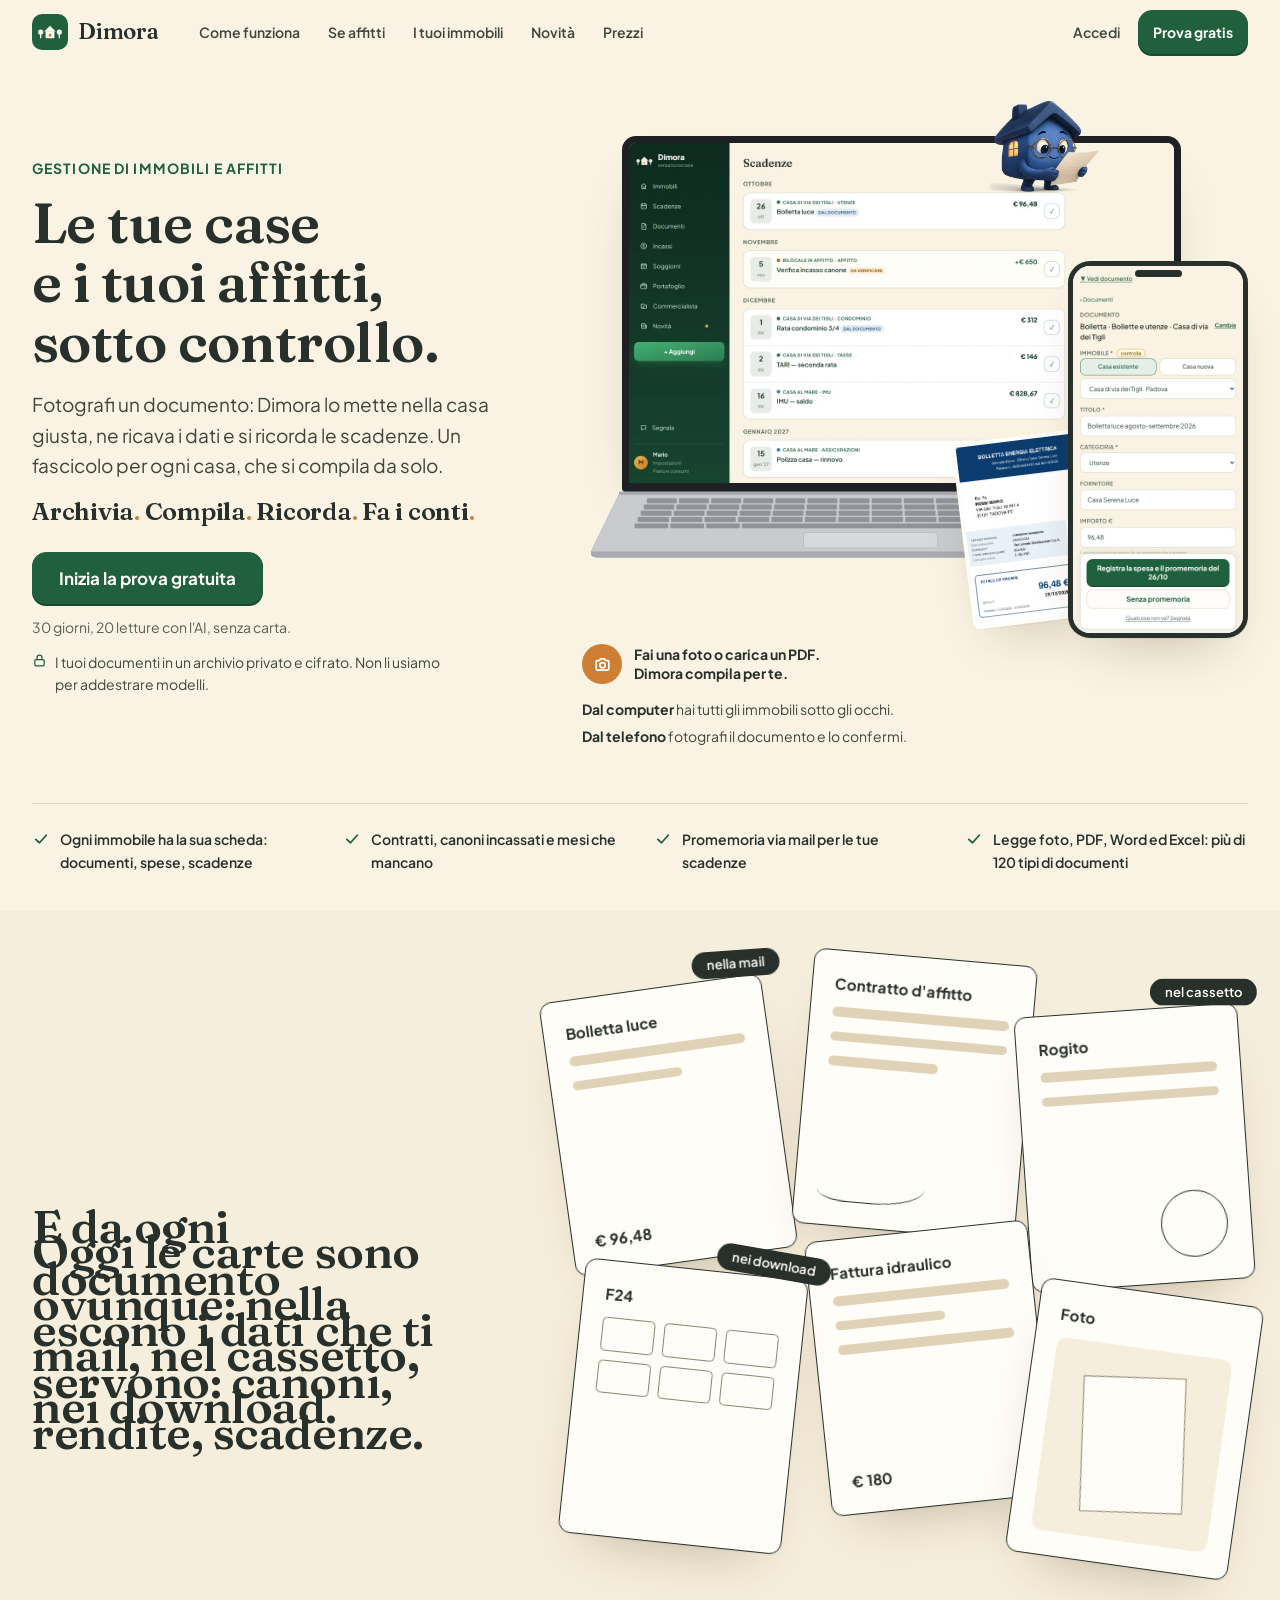
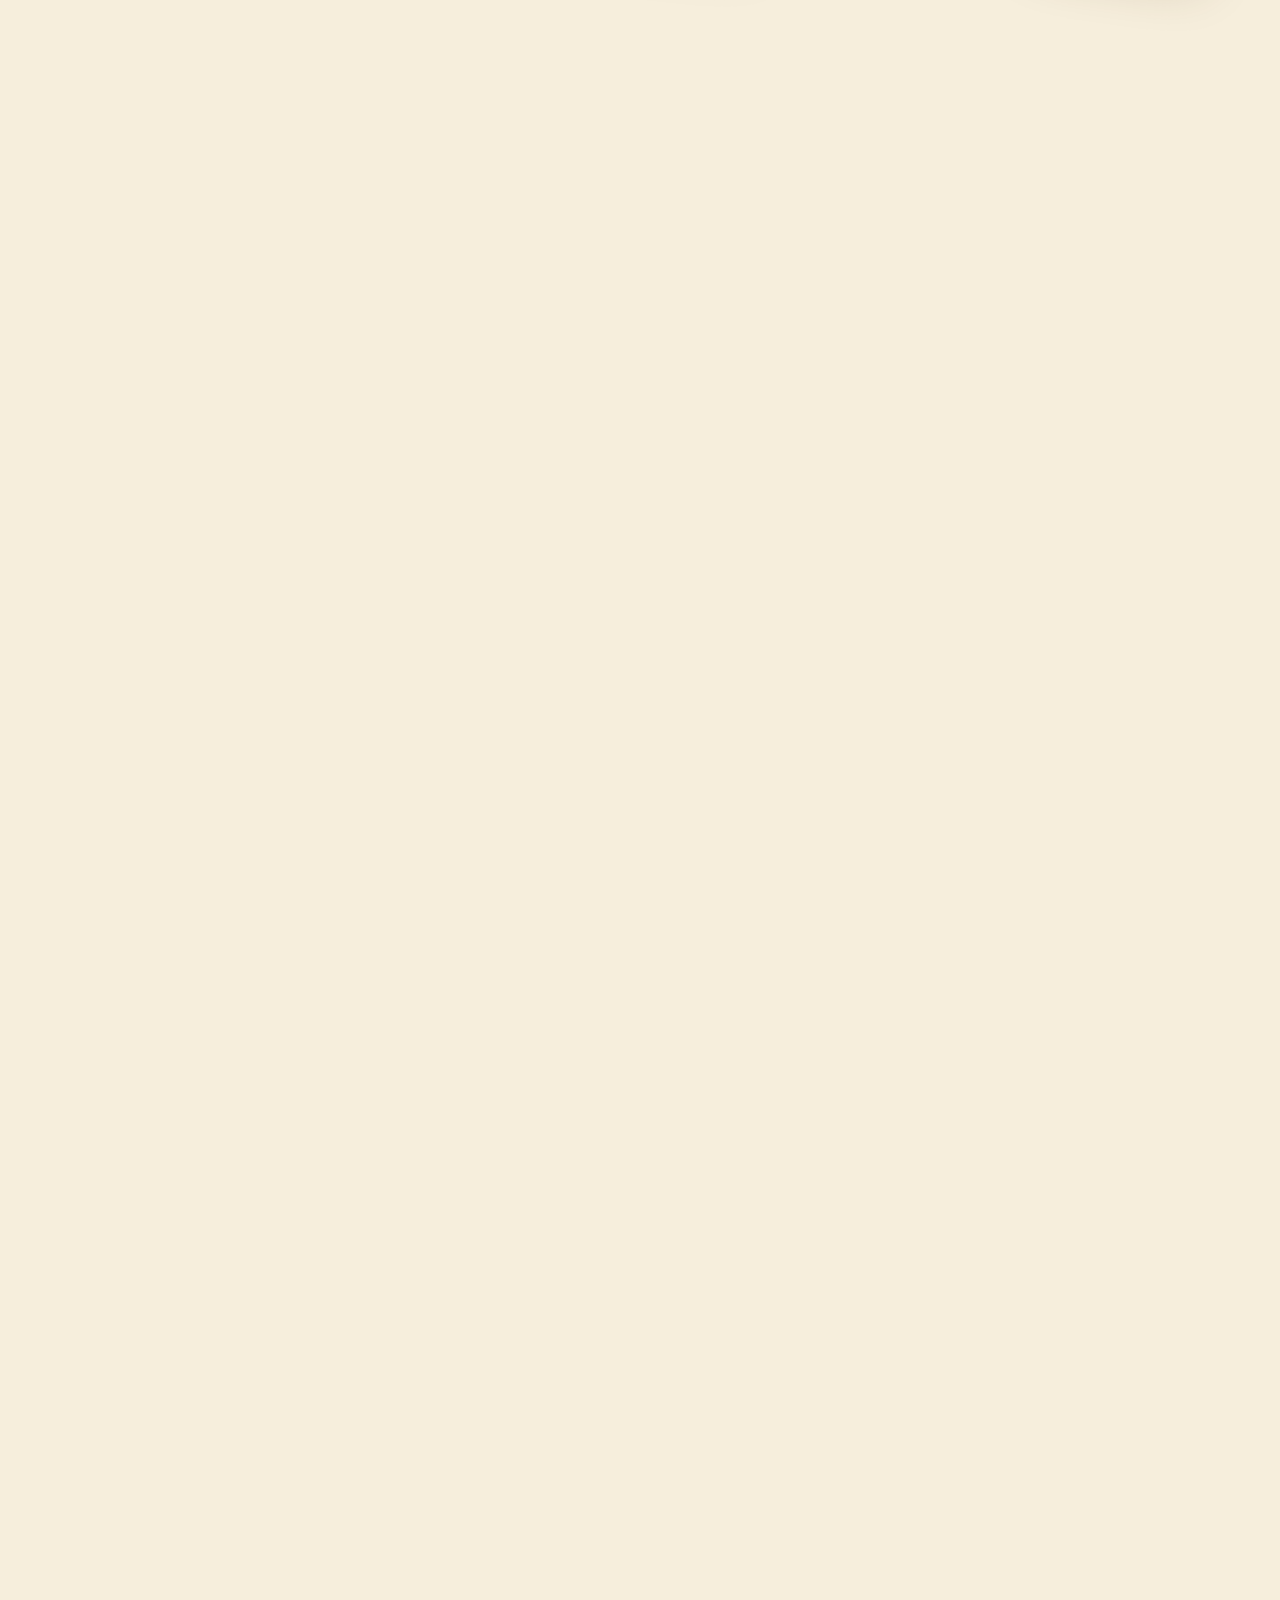
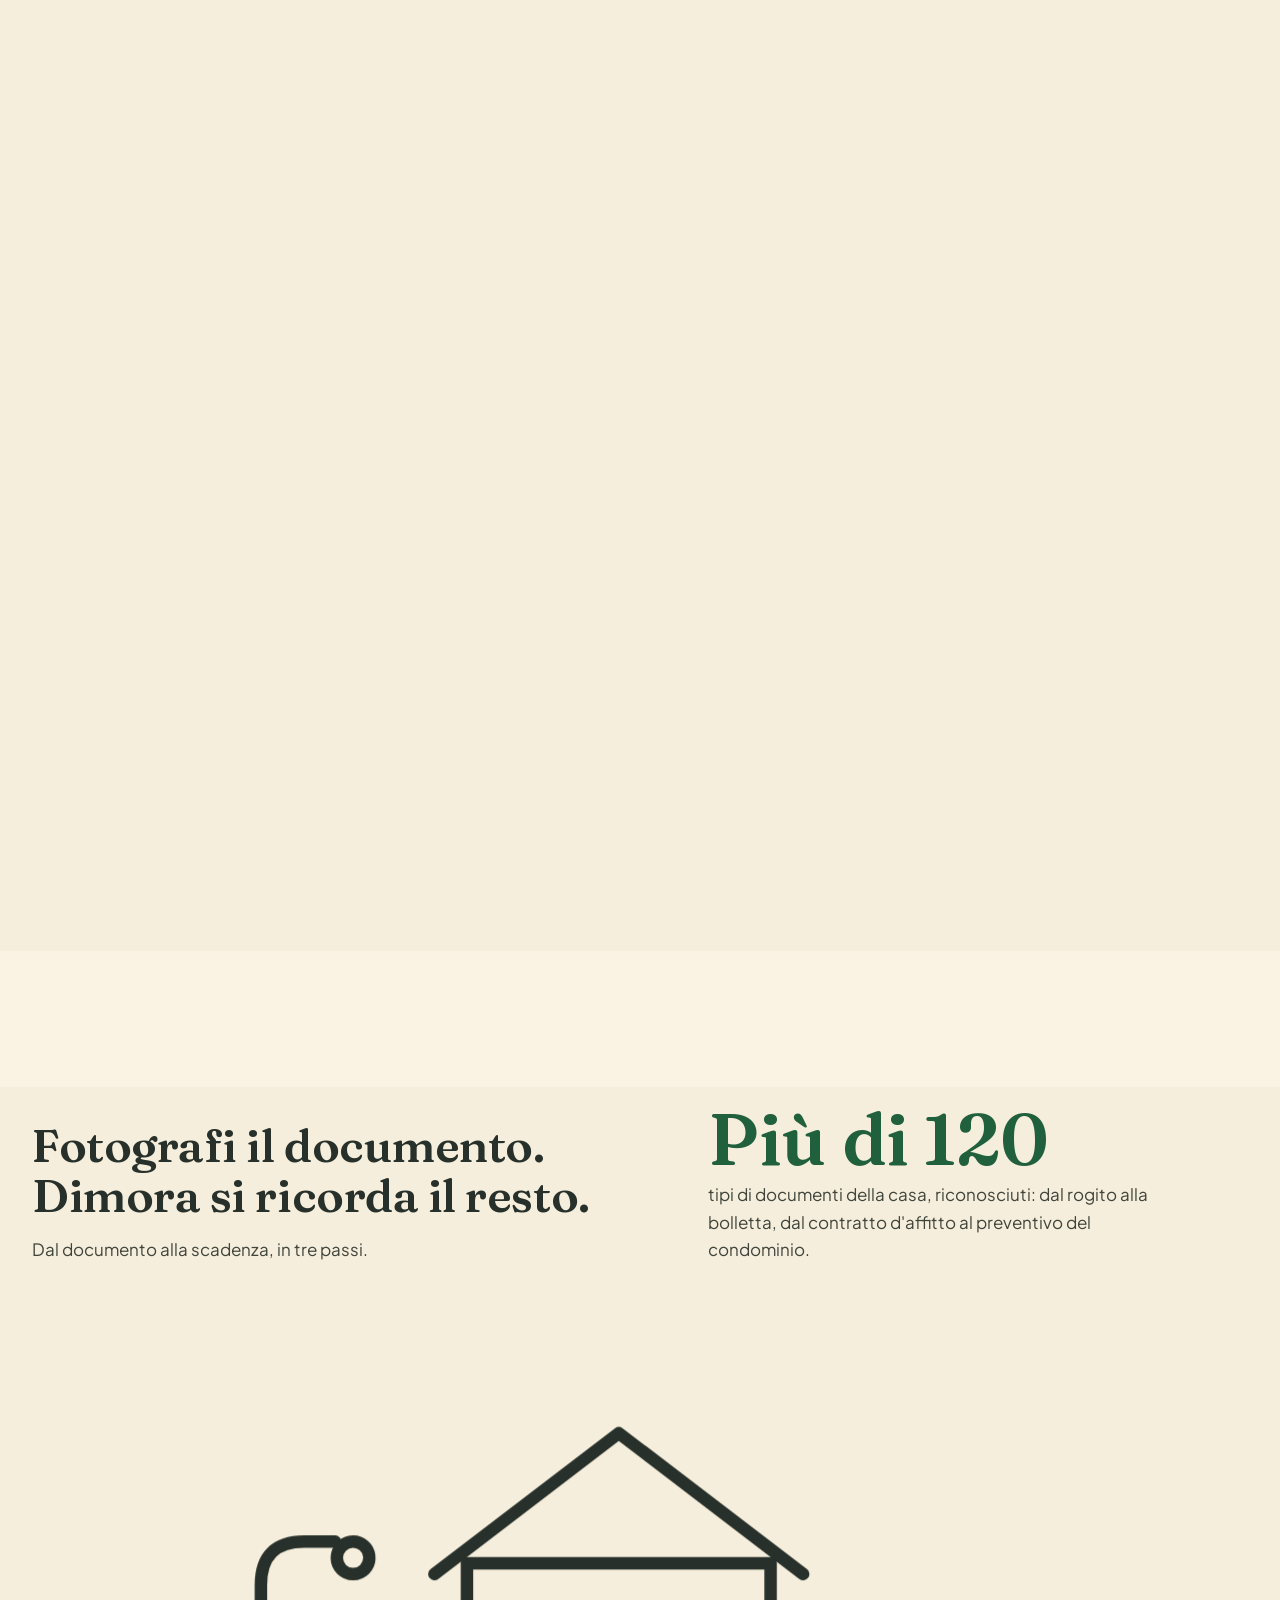
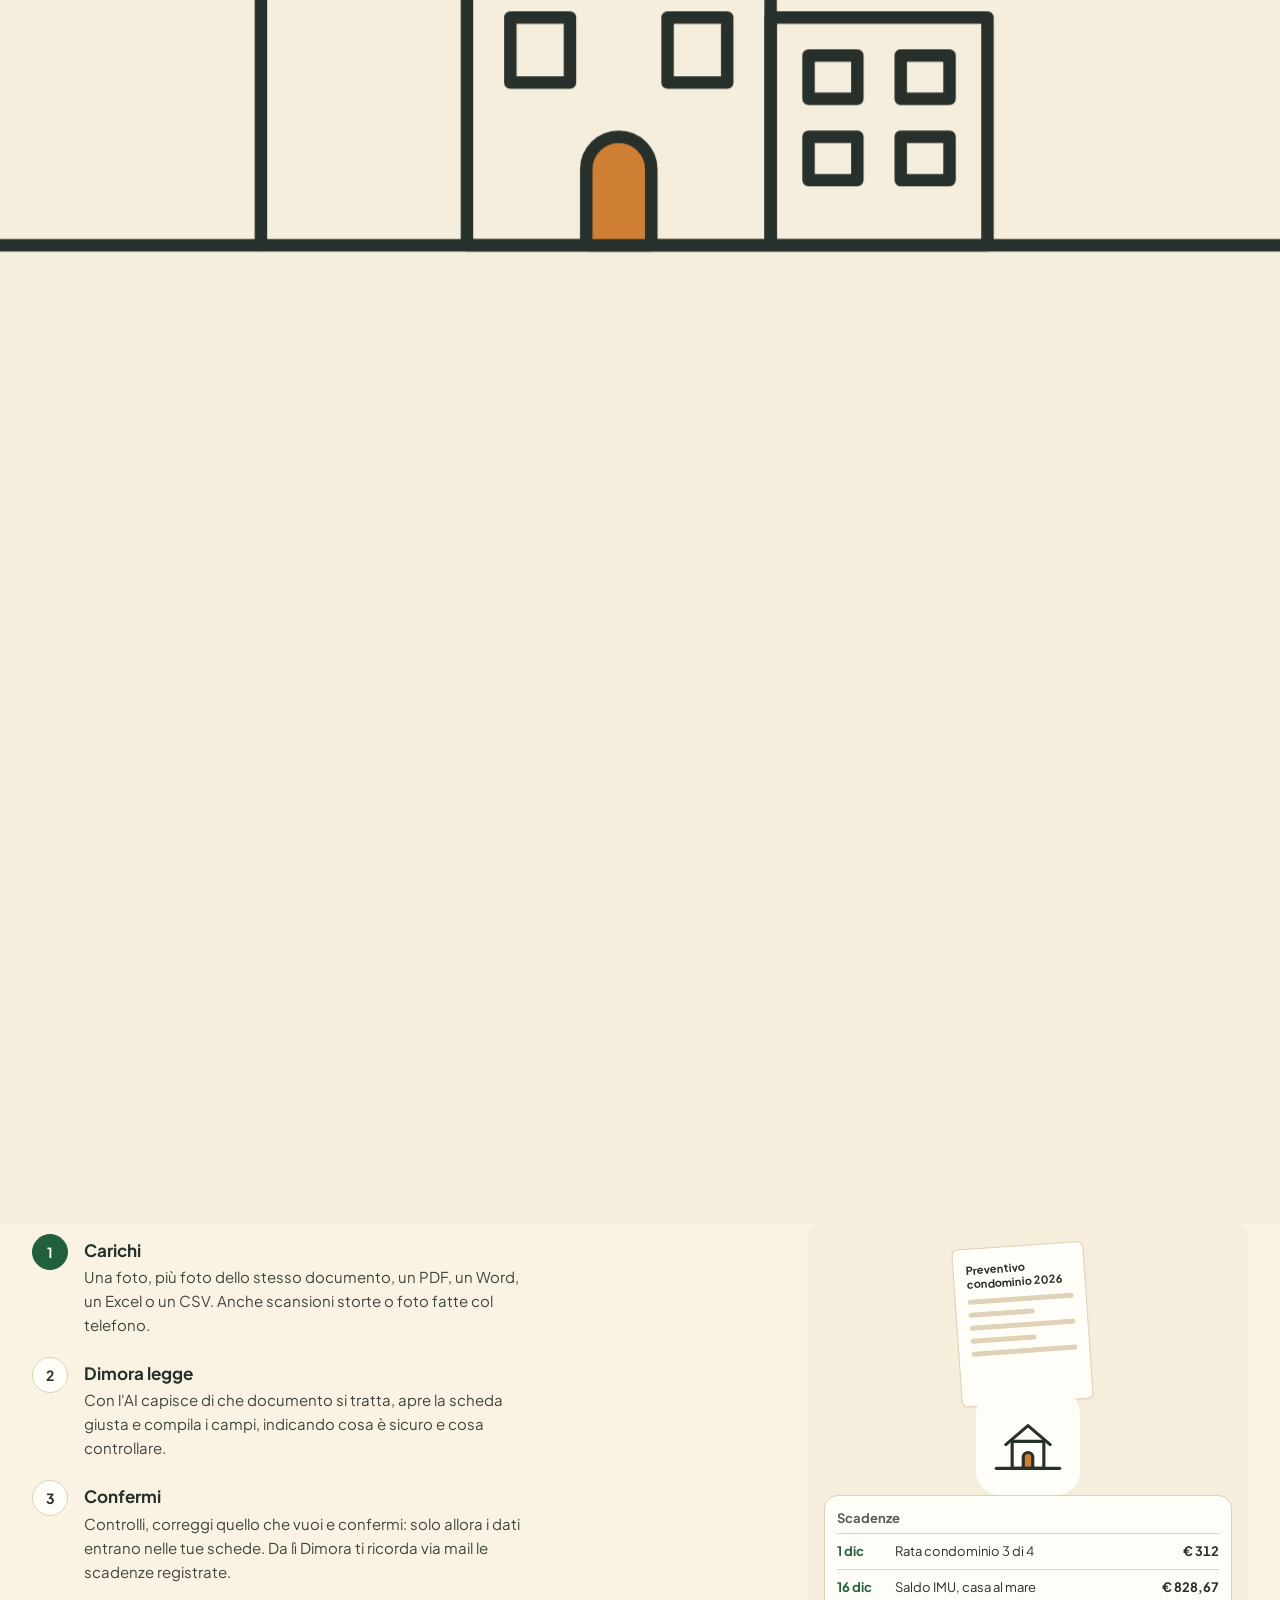
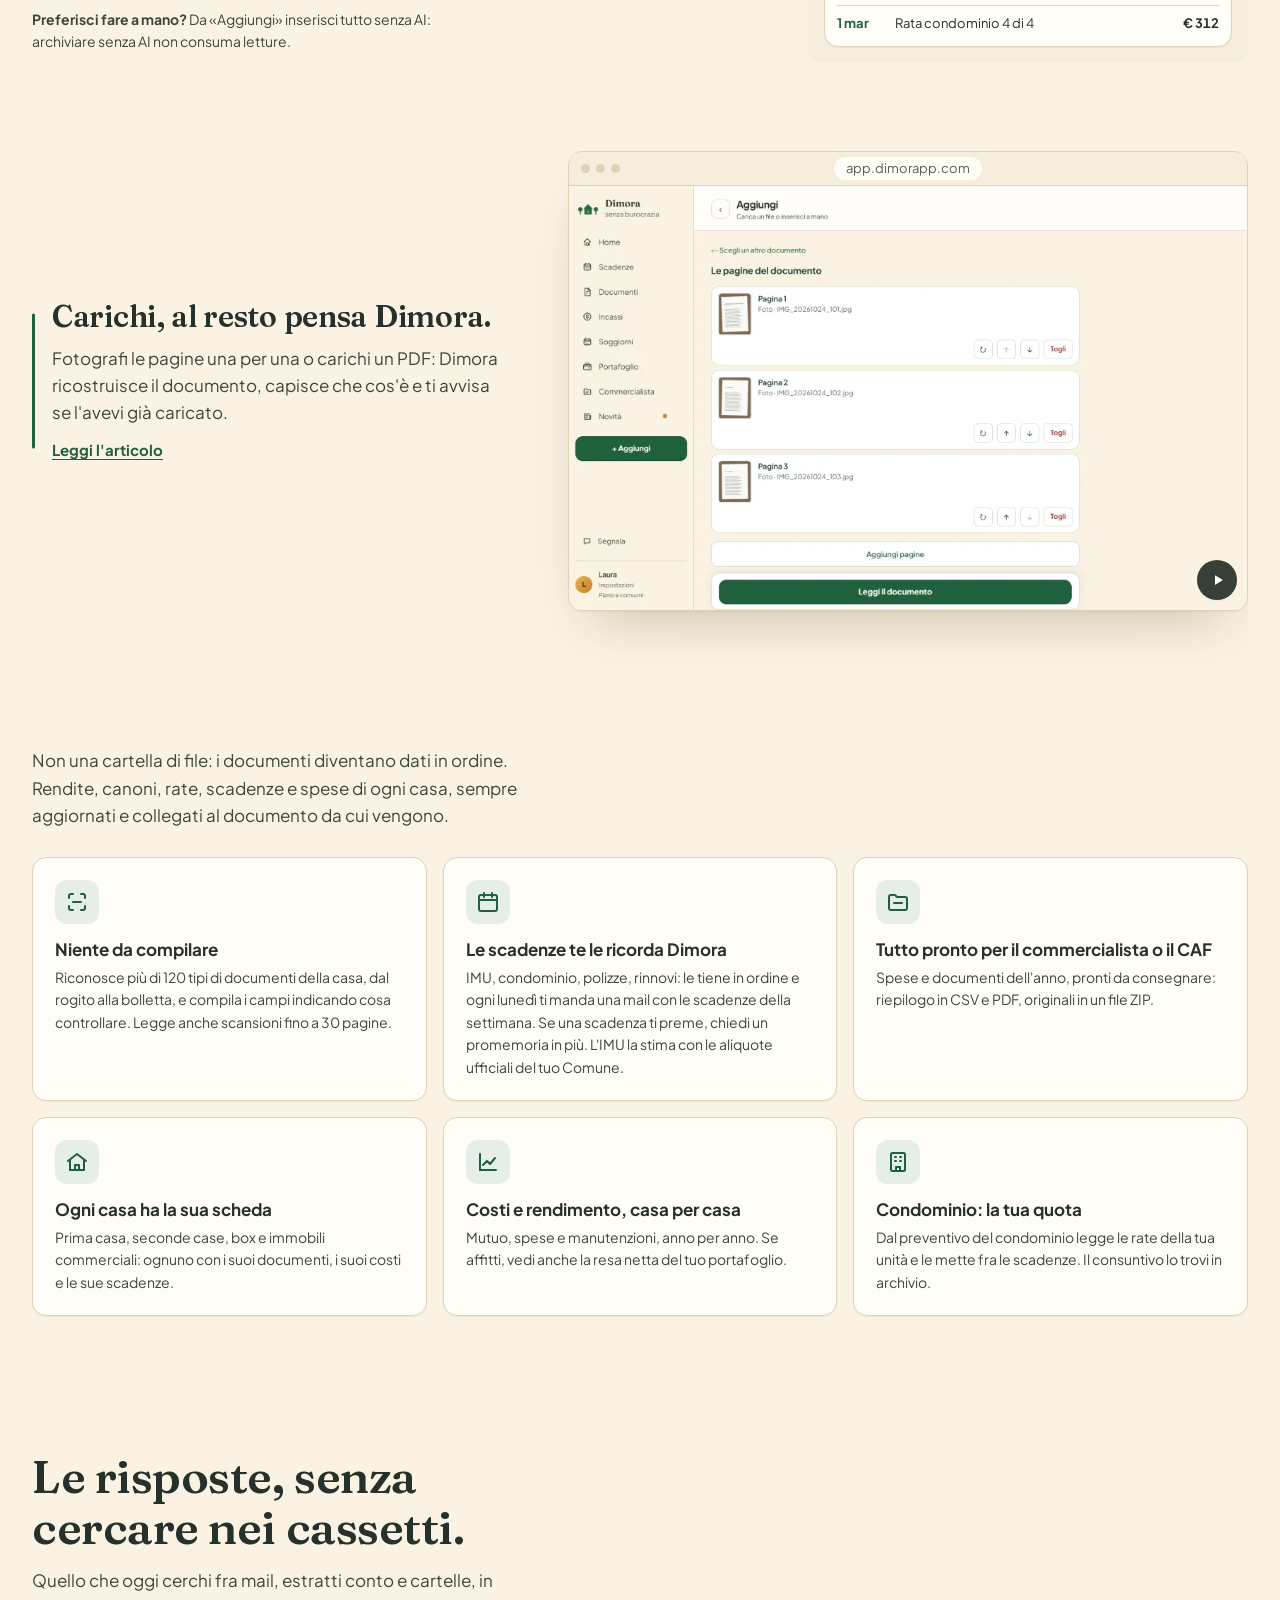
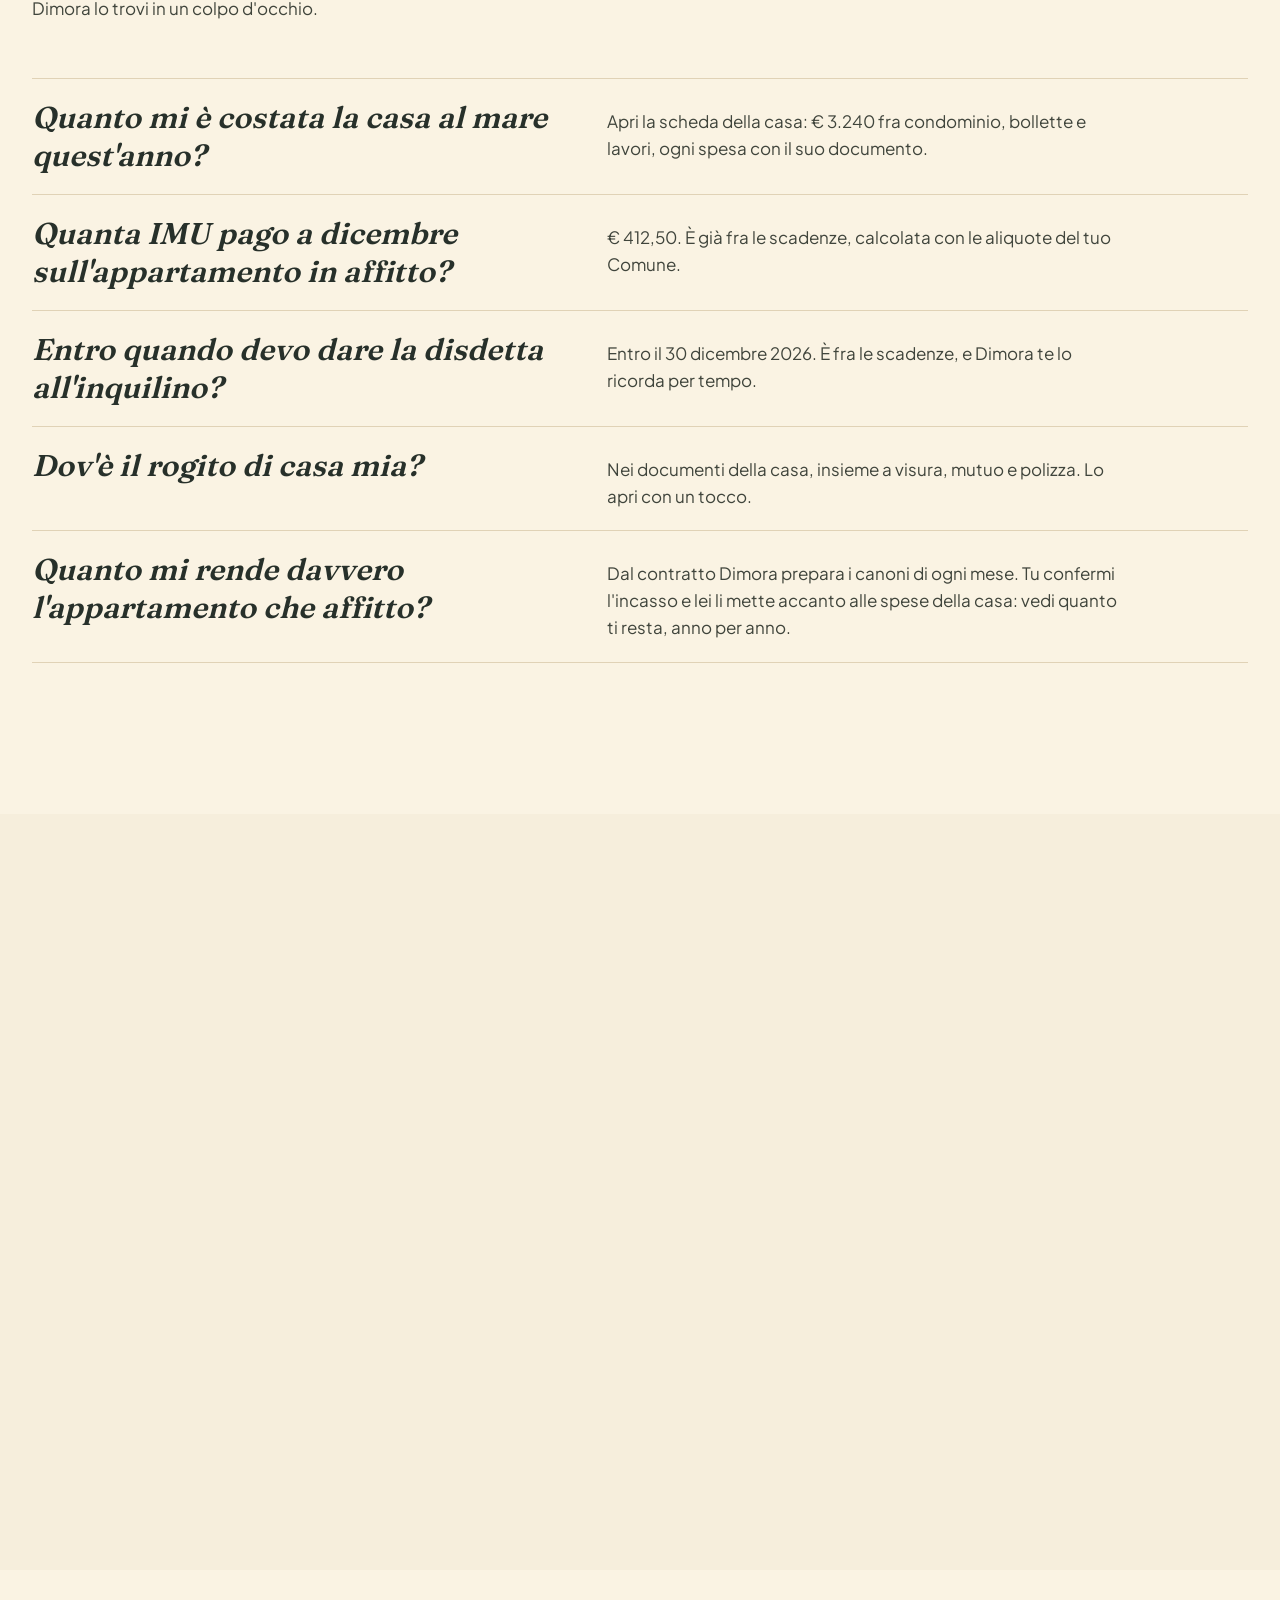
==== commit 5971fc6c: "landing, settimo giro: «meno animazioni» in tre quadri, il portatile grigio, i contatori, via Mazzin" ====
--- a/index.html
+++ b/index.html
@@ -161,7 +161,7 @@
 
 <!-- 1b. SCENA A, «DAL CASSETTO AL FASCICOLO» (quinto giro, 27/10). La sezione resta ferma sullo schermo e lo scorrimento manda
      avanti la scena: le carte sparse, le carte che volano nelle tre cartelle (sesto giro: la bolletta e la foto nella casa
-     al mare, il rogito nel box, il resto in via Roma), la cartella di via Roma che si apre, i dati che escono dalla loro
+     al mare, il rogito nel box, il resto in via Mazzini), la cartella di via Mazzini che si apre, i dati che escono dalla loro
      riga e si posano a fianco, legati da una linea (il tocco ambra per ultimo). Risalendo torna indietro. Senza script e con «meno
      animazioni» niente si ferma: si vede lo stato finale e i tre testi uno sotto l'altro. -->
 <section class="cassetto" id="fascicolo" data-cassetto aria-labelledby="cassetto-titolo">
@@ -174,12 +174,12 @@
         <p class="cassetto-testo" data-fase="3">E da ogni documento escono i dati che ti servono: canoni, rendite, scadenze.</p>
       </div>
       <div class="cassetto-palco" data-palco aria-hidden="true">
-        <div class="cartella" data-cartella="roma"><span class="cartella-linguetta"></span><span class="cartella-nome">Appartamento in via Roma</span></div>
-        <div class="cartella" data-cartella="mare"><span class="cartella-linguetta"></span><span class="cartella-nome">Casa al mare</span></div>
-        <div class="cartella" data-cartella="box"><span class="cartella-linguetta"></span><span class="cartella-nome">Box</span></div>
+        <div class="cartella" data-cartella="mazzini"><span class="cartella-linguetta"></span><span class="cartella-nome">Bilocale in via Mazzini</span><span class="cartella-conta" data-documenti>3 documenti</span></div>
+        <div class="cartella" data-cartella="mare"><span class="cartella-linguetta"></span><span class="cartella-nome">Casa al mare</span><span class="cartella-conta" data-documenti>2 documenti</span></div>
+        <div class="cartella" data-cartella="box"><span class="cartella-linguetta"></span><span class="cartella-nome">Box</span><span class="cartella-conta" data-documenti>1 documento</span></div>
 
         <div class="fascicolo-aperto" data-aperto>
-          <div class="fa-testa"><span class="fa-casa"><svg width="16" height="16" viewBox="0 0 24 24" fill="none" stroke="currentColor" stroke-width="2" stroke-linecap="round" stroke-linejoin="round"><path d="M3 11 12 4l9 7"/><path d="M5 10v10h14V10"/></svg></span><span class="fa-titolo">Appartamento in via Roma</span></div>
+          <div class="fa-testa"><span class="fa-casa"><svg width="16" height="16" viewBox="0 0 24 24" fill="none" stroke="currentColor" stroke-width="2" stroke-linecap="round" stroke-linejoin="round"><path d="M3 11 12 4l9 7"/><path d="M5 10v10h14V10"/></svg></span><span class="fa-titolo">Bilocale in via Mazzini</span></div>
           <div class="fa-gruppo" data-riga><span class="fa-gruppo-nome">Contratti</span><span class="fa-doc fa-doc-fonte" data-lega="contratto">Contratto d'affitto · 2023</span></div>
           <div class="fa-gruppo" data-riga><span class="fa-gruppo-nome">Catasto e rogito</span><span class="fa-doc">Rogito · 2019</span><span class="fa-doc" data-lega="visura">Visura catastale · 2025</span></div>
           <div class="fa-gruppo" data-riga><span class="fa-gruppo-nome">Utenze</span><span class="fa-doc">Bolletta luce · ottobre 2026</span><span class="fa-doc">Bolletta gas · settembre 2026</span></div>
@@ -192,10 +192,10 @@
         <span class="cartellino cartellino-scadenza" data-cartellino data-a="visura"><i class="cartellino-punto"></i>Prossima scadenza 16 dic</span>
 
         <div class="carta-doc carta-bolletta" data-carta data-da="0.03,0.05,-8" data-in="mare"><span class="doc-tipo">Bolletta luce</span><span class="doc-riga"></span><span class="doc-riga corta"></span><span class="doc-cifra">€&nbsp;96,48</span><span class="doc-dove">nella mail</span></div>
-        <div class="carta-doc carta-contratto" data-carta data-da="0.36,0.01,5" data-in="roma"><span class="doc-tipo">Contratto d'affitto</span><span class="doc-riga"></span><span class="doc-riga"></span><span class="doc-riga corta"></span><span class="doc-firma"></span></div>
+        <div class="carta-doc carta-contratto" data-carta data-da="0.36,0.01,5" data-in="mazzini"><span class="doc-tipo">Contratto d'affitto</span><span class="doc-riga"></span><span class="doc-riga"></span><span class="doc-riga corta"></span><span class="doc-firma"></span></div>
         <div class="carta-doc carta-rogito" data-carta data-da="0.655,0.08,-4" data-in="box"><span class="doc-tipo">Rogito</span><span class="doc-riga"></span><span class="doc-riga"></span><span class="doc-timbro"></span><span class="doc-dove">nel cassetto</span></div>
-        <div class="carta-doc carta-fattura" data-carta data-da="0.38,0.37,-6" data-in="roma"><span class="doc-tipo">Fattura idraulico</span><span class="doc-riga"></span><span class="doc-riga corta"></span><span class="doc-riga"></span><span class="doc-cifra">€&nbsp;180</span></div>
-        <div class="carta-doc carta-f24" data-carta data-da="0.05,0.42,6" data-in="roma"><span class="doc-tipo">F24</span><span class="doc-griglia"><i></i><i></i><i></i><i></i><i></i><i></i></span><span class="doc-dove">nei download</span></div>
+        <div class="carta-doc carta-fattura" data-carta data-da="0.38,0.37,-6" data-in="mazzini"><span class="doc-tipo">Fattura idraulico</span><span class="doc-riga"></span><span class="doc-riga corta"></span><span class="doc-riga"></span><span class="doc-cifra">€&nbsp;180</span></div>
+        <div class="carta-doc carta-f24" data-carta data-da="0.05,0.42,6" data-in="mazzini"><span class="doc-tipo">F24</span><span class="doc-griglia"><i></i><i></i><i></i><i></i><i></i><i></i></span><span class="doc-dove">nei download</span></div>
         <div class="carta-doc carta-foto" data-carta data-da="0.655,0.45,8" data-in="mare"><span class="doc-tipo">Foto</span><span class="doc-scatto"><i></i></span></div>
       </div>
     </div>
--- a/assets/veste.css
+++ b/assets/veste.css
@@ -63,6 +63,14 @@
   --c-avviso-fondo: #FBE3C4;
   --c-avviso-testo: #6B3D0C;
 
+  /* Il portatile dell'apertura (settimo giro, 28/10): alluminio grigio, come un portatile vero, non del colore della
+     carta. Solo il disegno del portatile li usa. */
+  --c-alluminio: #C9CBCF;        /* la scocca e la base */
+  --c-alluminio-ombra: #A7AAB0;  /* la cerniera, il bordo davanti, i contorni */
+  --c-alluminio-tasto: #8F9298;  /* i tasti, più scuri della base */
+  --c-alluminio-chiaro: #D6D8DC; /* il trackpad */
+  --c-cornice-schermo: #1E2023;  /* il bordo dello schermo */
+
   /* ── La scala (app/globals.css) ── */
   --m-corpo: 16px;               /* 16 al telefono, 15 dal computer (sotto) */
   --text-piccolo: 14px;
--- a/assets/landing.css
+++ b/assets/landing.css
@@ -148,7 +148,7 @@
 .dispositivi { position: relative; padding: 4% 0 12%; }
 .portatile { width: 84%; margin: 0 auto 0 6%; transform: translateY(calc(var(--p-apertura, 0) * -16px)); }
 .portatile-schermo {
-  position: relative; border: 7px solid var(--c-testo); border-bottom-width: 9px; border-radius: 14px 14px 4px 4px; overflow: hidden;
+  position: relative; border: 7px solid var(--c-cornice-schermo); border-bottom-width: 9px; border-radius: 14px 14px 4px 4px; overflow: hidden;
   background: var(--c-fondo); box-shadow: var(--ombra-finestra);
 }
 .portatile-schermo img { width: 100%; aspect-ratio: 8 / 5; object-fit: cover; object-position: top left; }
@@ -156,11 +156,13 @@
 /* La scadenza nuova (la bolletta, la prima riga delle Scadenze): un riquadro ambra che compare un attimo. */
 .riga-nuova { position: absolute; left: 20.4%; top: 14%; width: 60%; height: 12%; border: 3px solid var(--c-accento); border-radius: 10px; opacity: 0; }
 .portatile-base { display: block; width: 111.11%; height: auto; aspect-ratio: 1000 / 120; margin: -1px 0 0 -5.555%; overflow: visible; }
-.tastiera-piano { fill: var(--c-riga); }
-.tastiera-cerniera { fill: var(--c-testo); }
-.tastiera-tasto { fill: var(--c-fondo-tenue); stroke: var(--c-bordo-campo); stroke-width: .7; }
-.tastiera-trackpad { fill: var(--c-fondo-tenue); stroke: var(--c-bordo-campo); stroke-width: 1; }
-.tastiera-bordo { fill: var(--c-bordo-campo); }
+/* Settimo giro (28/10): alluminio grigio. La base chiara, la cerniera e il bordo davanti più scuri, i tasti più scuri
+   ancora, il trackpad appena più chiaro della base. */
+.tastiera-piano { fill: var(--c-alluminio); stroke: var(--c-alluminio-ombra); stroke-width: 1; }
+.tastiera-cerniera { fill: var(--c-alluminio-ombra); }
+.tastiera-tasto { fill: var(--c-alluminio-tasto); stroke: var(--c-alluminio-ombra); stroke-width: .7; }
+.tastiera-trackpad { fill: var(--c-alluminio-chiaro); stroke: var(--c-alluminio-ombra); stroke-width: 1; }
+.tastiera-bordo { fill: var(--c-alluminio-ombra); }
 .telefono {
   position: absolute; right: 0; bottom: 0; width: 27%; padding: 5px; border-radius: 22px; background: var(--c-testo);
   box-shadow: var(--ombra-finestra); transform: translateY(calc(var(--p-apertura, 0) * -40px));
@@ -253,7 +255,7 @@
 
 /* ── SCENA A, «DAL CASSETTO AL FASCICOLO» (quinto giro, 27/10) ──
    Senza «vivo» (e senza script) la sezione è una sezione normale: i tre testi uno sotto l'altro e, accanto, lo stato
-   finale (la cartella di via Roma aperta, coi tre cartellini). Con «vivo» la sezione è alta tre altezze e mezzo di
+   finale (la cartella di via Mazzini aperta, coi tre cartellini). Con «vivo» la sezione è alta tre altezze e mezzo di
    schermo e la sua parte interna resta ferma sotto la testata: lo scorrimento lo traduce landing.js in posizioni (le
    carte, le cartelle, la cartella che si apre, i cartellini) scritte come trasformazioni, cioè senza toccare
    l'impaginazione. Il palco misura con le sue unità (cqw, cqh): le posizioni valgono al telefono e al computer. */
@@ -296,16 +298,19 @@
 /* Le tre cartelle, in fila in basso. */
 .cartella {
   position: absolute; top: 74cqh; width: 30cqw; height: 22cqh; padding: 0 2.4cqmin 2cqmin;
-  display: flex; align-items: flex-end; background: var(--c-fondo); border: 1.5px solid var(--c-testo);
+  display: flex; flex-direction: column; justify-content: flex-end; gap: .6cqmin; background: var(--c-fondo); border: 1.5px solid var(--c-testo);
   border-radius: 0 1.6cqmin 1.6cqmin 1.6cqmin; will-change: transform, opacity; transform-origin: 50% 100%;
 }
-.cartella[data-cartella="roma"] { left: 2cqw; }
+.cartella[data-cartella="mazzini"] { left: 2cqw; }
 .cartella[data-cartella="mare"] { left: 35cqw; }
 .cartella[data-cartella="box"] { left: 68cqw; }
 .cartella-linguetta { position: absolute; left: -1.5px; top: -3.4cqmin; width: 42%; height: 3.4cqmin; background: var(--c-fondo); border: 1.5px solid var(--c-testo); border-bottom: 0; border-radius: 1.4cqmin 1.4cqmin 0 0; }
 .cartella-nome { font-weight: 700; font-size: clamp(10px, 3.2cqmin, 15px); line-height: 1.15; }
-
-/* La cartella di via Roma aperta: i documenti in ordine, per tipo e per anno. */
+/* Il contatore (settimo giro, 28/10): quanti documenti sono entrati nella cartella. Sale di uno a ogni carta che entra
+   e scende risalendo; senza carte entrate non si vede. */
+.cartella-conta { font-weight: 600; font-size: clamp(10px, 2.8cqmin, 13px); line-height: 1.15; color: var(--c-etichetta); font-variant-numeric: tabular-nums; }
+
+/* La cartella di via Mazzini aperta: i documenti in ordine, per tipo e per anno. */
 .fascicolo-aperto {
   position: absolute; left: 4cqw; top: 4cqh; width: 84cqw; max-height: 60cqh; overflow: hidden; padding: 3.4cqmin;
   display: flex; flex-direction: column; gap: 2.2cqmin; background: var(--c-scheda); border: 1.5px solid var(--c-testo);
@@ -370,6 +375,17 @@
 }
 .vivo .cassetto[data-segue] .cassetto-testi { display: grid; }
 .vivo .cassetto[data-segue] .cassetto-testo { grid-area: 1 / 1; align-self: center; }
+
+/* «Meno animazioni» (settimo giro, 28/10): la scena in tre quadri fermi, uno sotto l'altro, ognuno col suo testo accanto
+   (al computer) o sopra (al telefono). Li prepara lo script (data-quadri): 1) le carte sparse, coi posti di oggi;
+   2) le tre cartelle con le loro carte dentro e il contatore; 3) la cartella aperta, coi cartellini e le loro linee.
+   Niente si ferma sullo schermo e niente si muove. */
+.cassetto[data-quadri] .cassetto-quadro + .cassetto-quadro { margin-top: clamp(40px, 7vw, 72px); }
+.cassetto[data-quadri] [data-quadro="1"] .cassetto-palco { height: clamp(360px, 40vw, 480px); }
+.cassetto[data-quadri] [data-quadro="2"] .cassetto-palco { height: clamp(250px, 30vw, 360px); }
+.cassetto[data-quadri] [data-quadro="2"] .cartella { top: 34cqh; height: 48cqh; z-index: 2; }
+.cassetto[data-quadri] [data-quadro="2"] .carta-doc { z-index: 1; box-shadow: none; }
+.cassetto[data-quadri] [data-quadro="2"] .doc-dove { display: none; }
 
 /* La testa grande (Come funziona, Se affitti): il titolo e, accanto, il disegno grande in un riquadro, come la casa
    della prima Preview. Sotto il titolo di Come funziona, il numero dei documenti che conta quando arriva. */
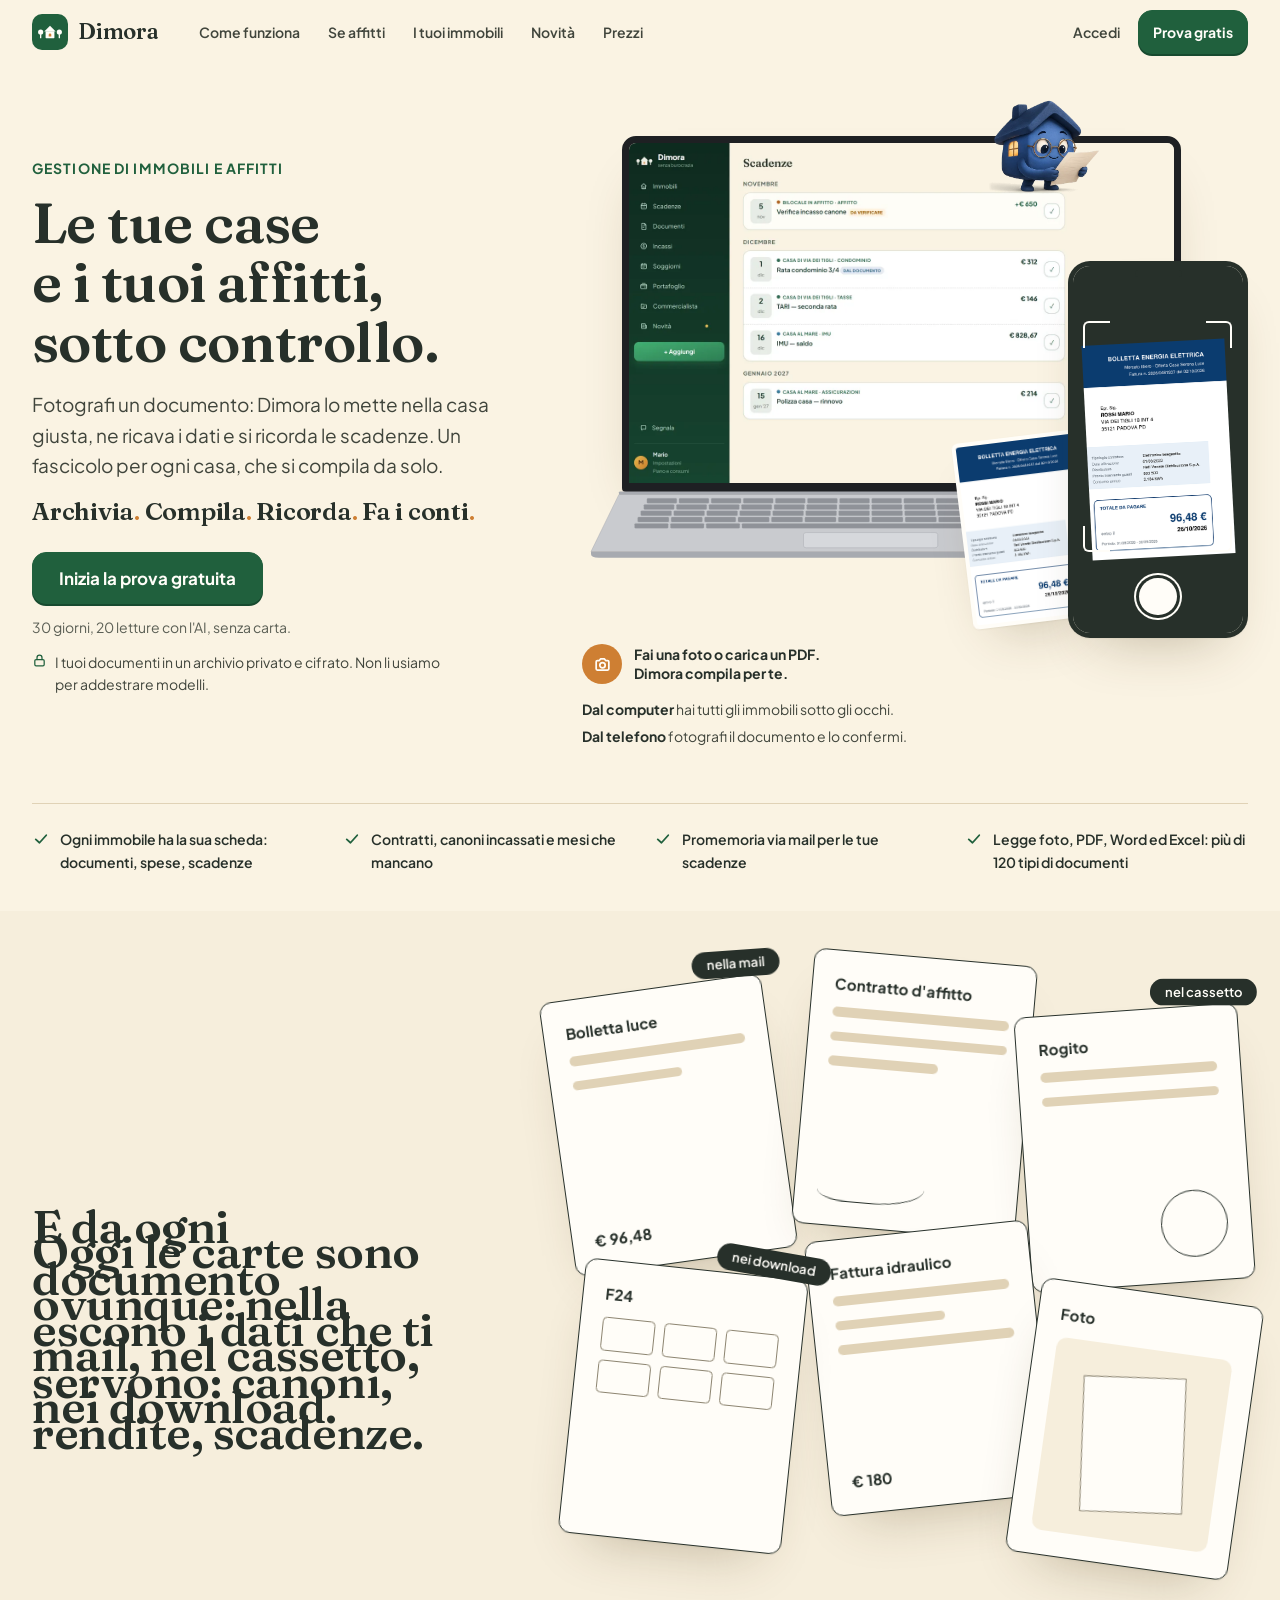
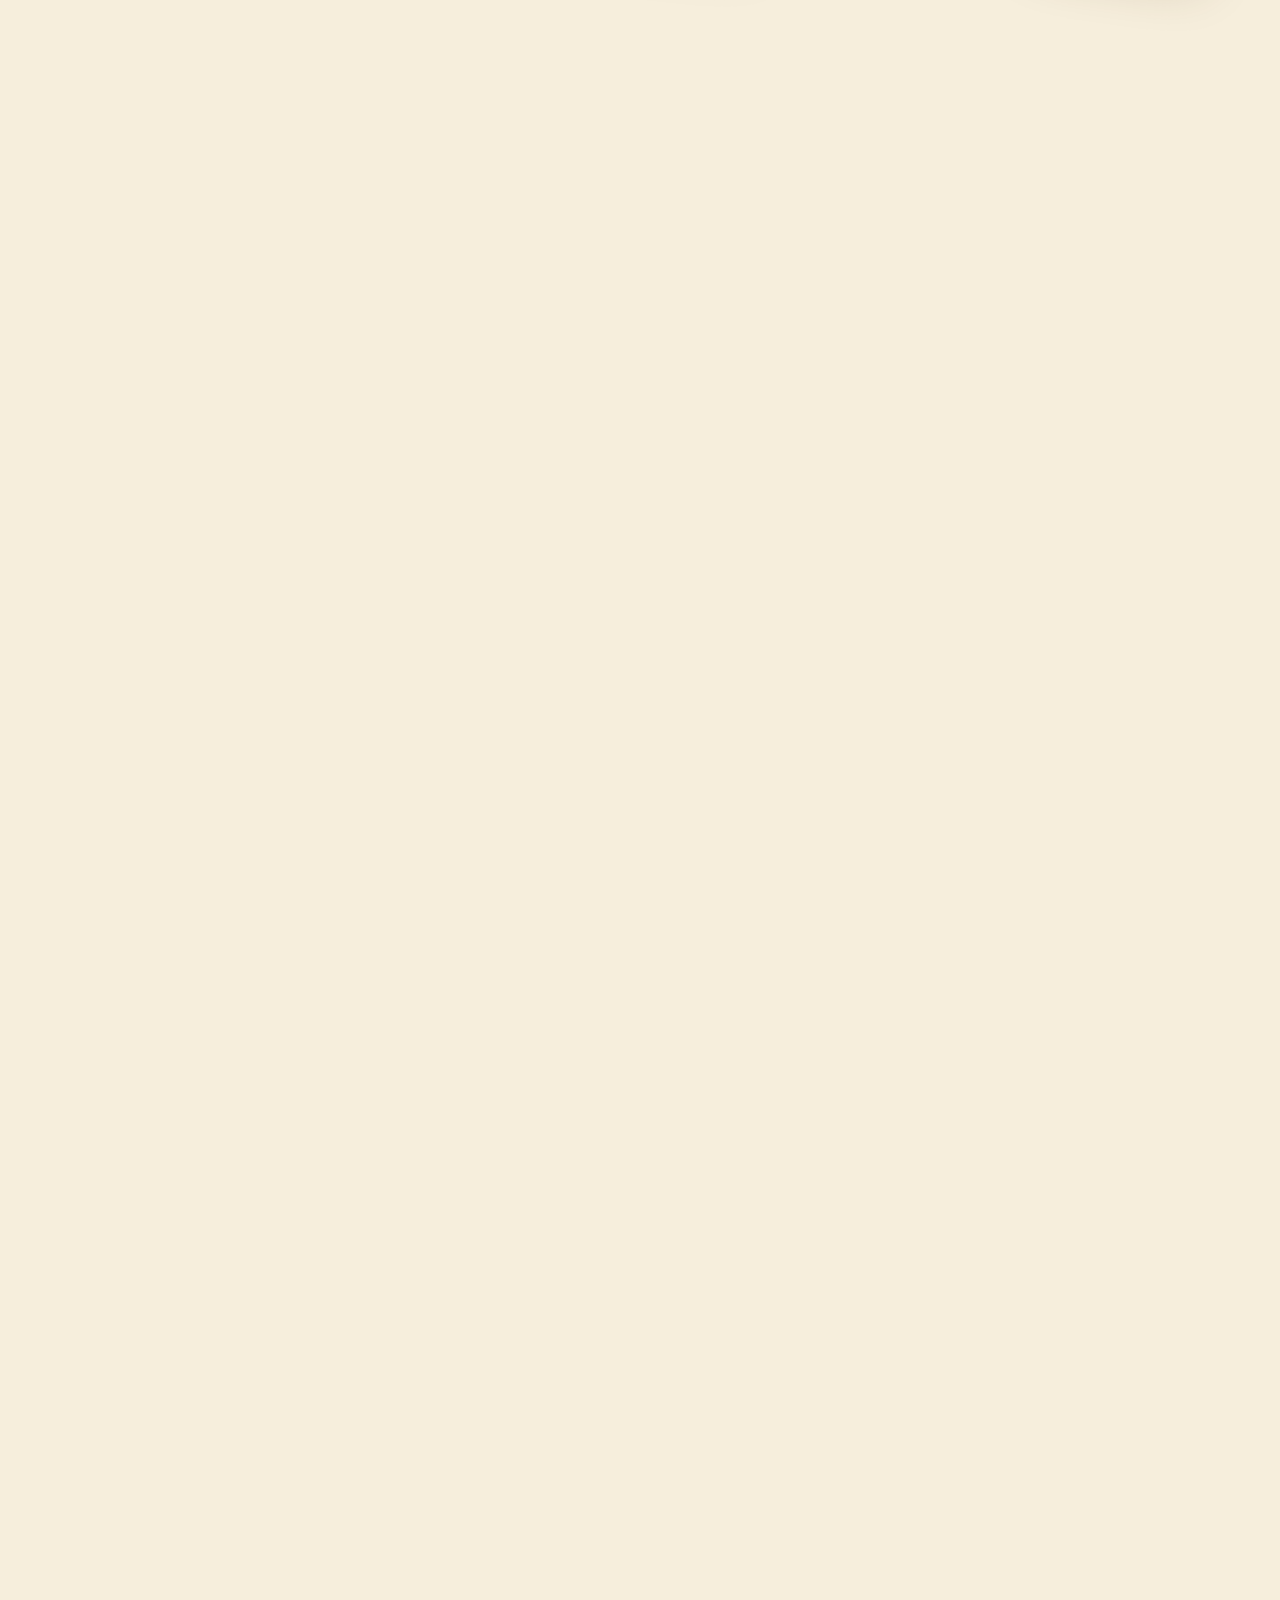
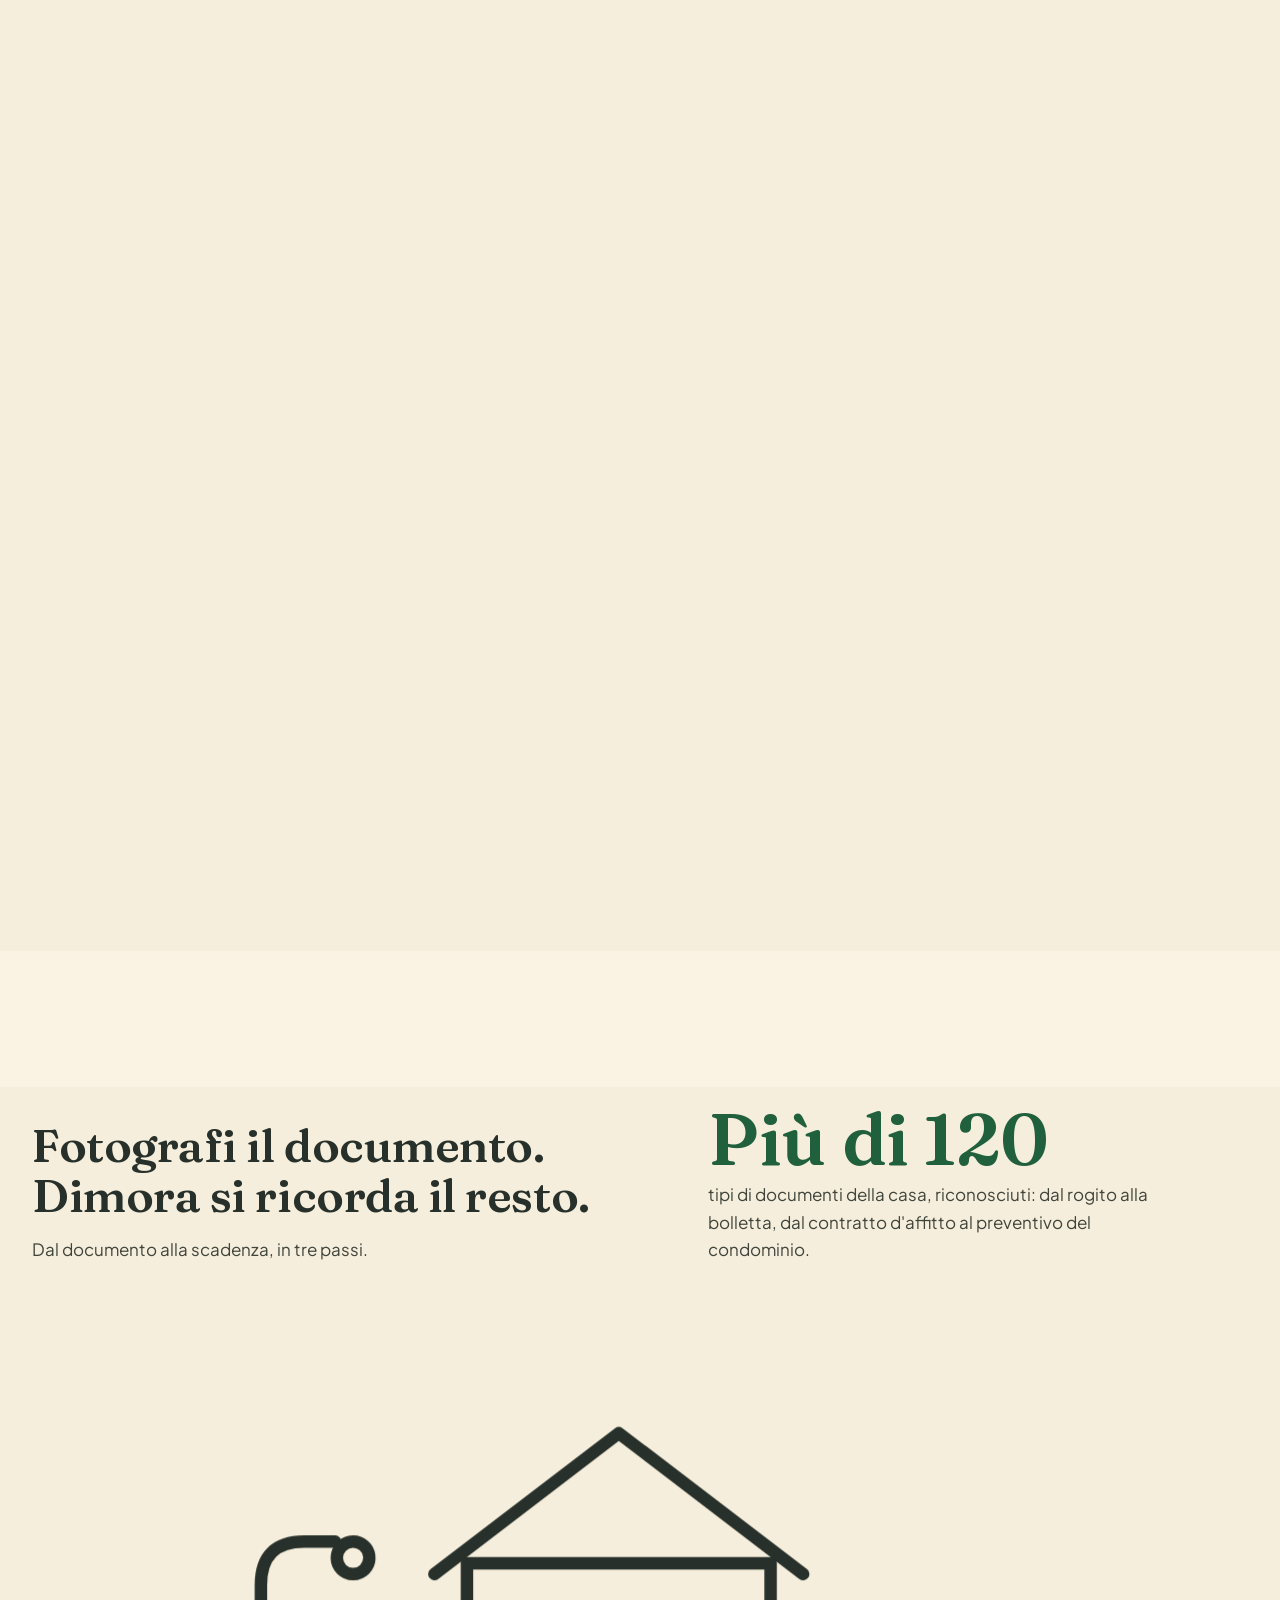
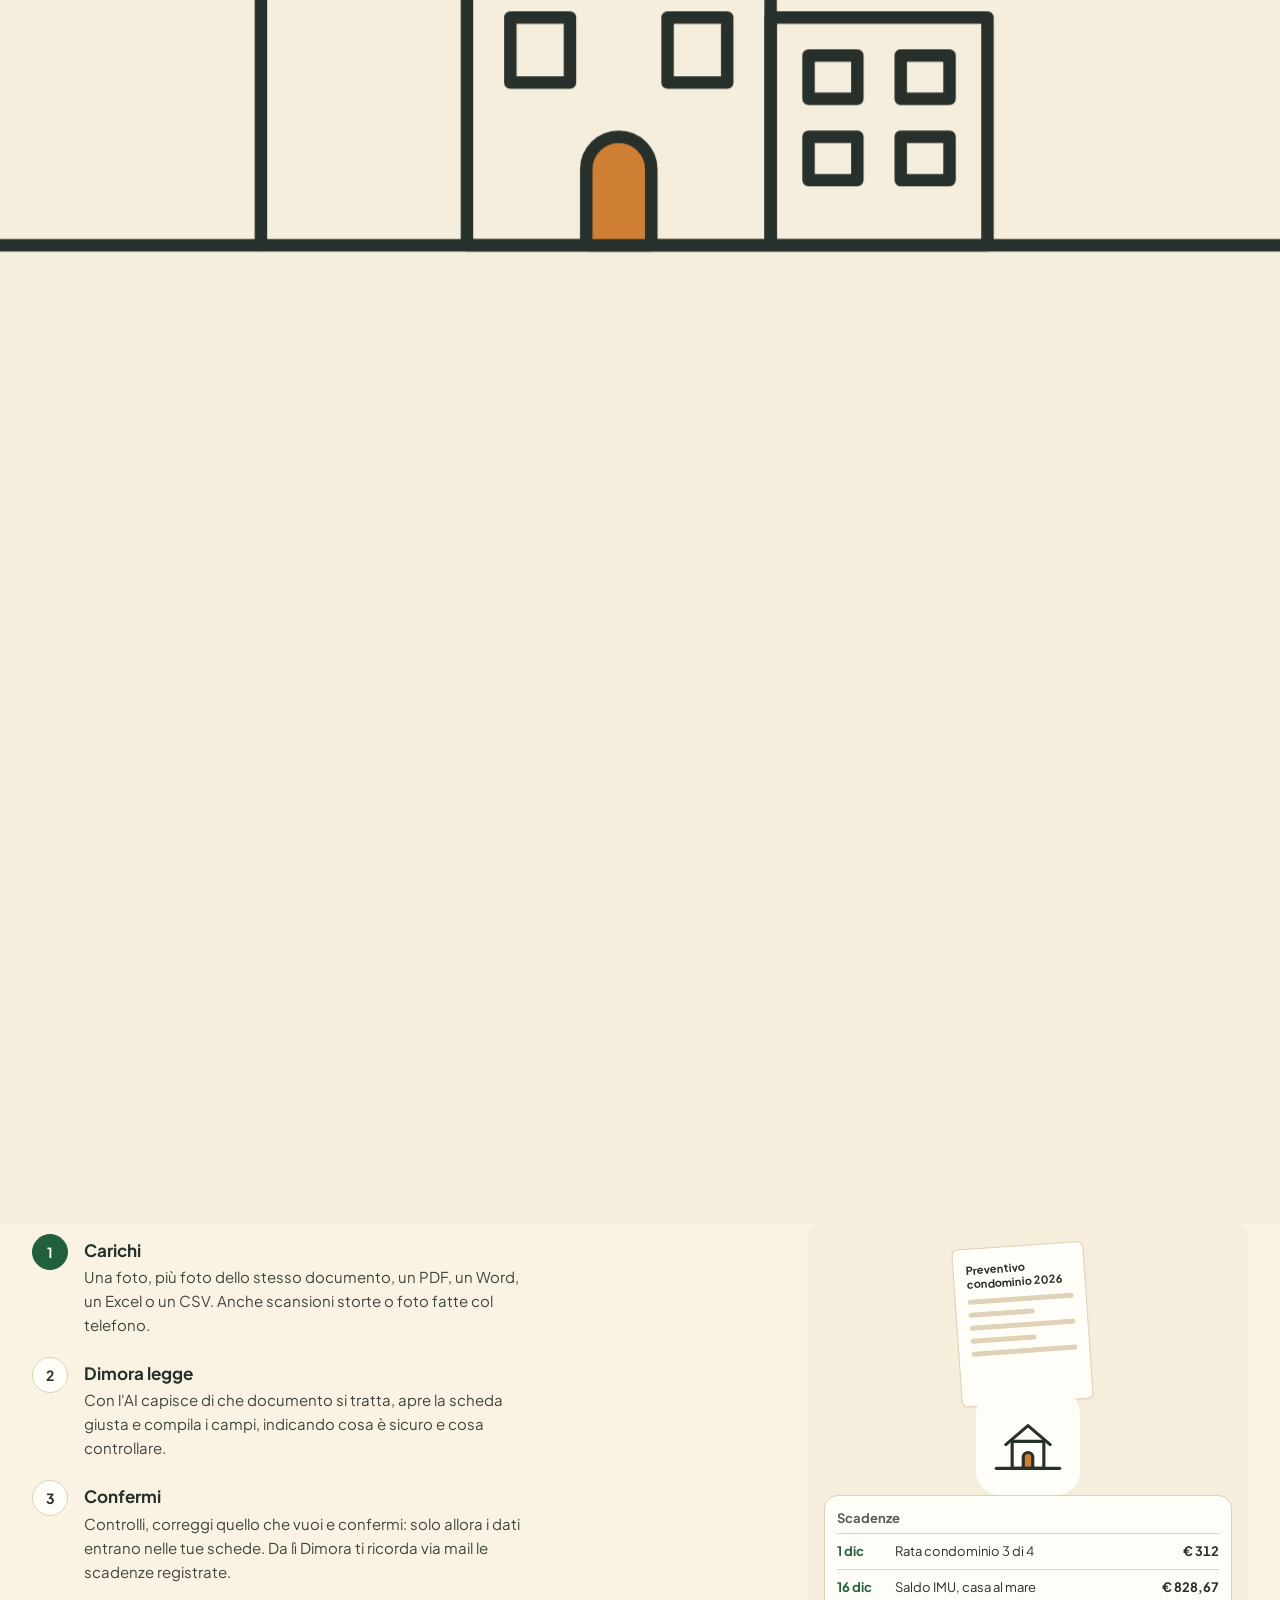
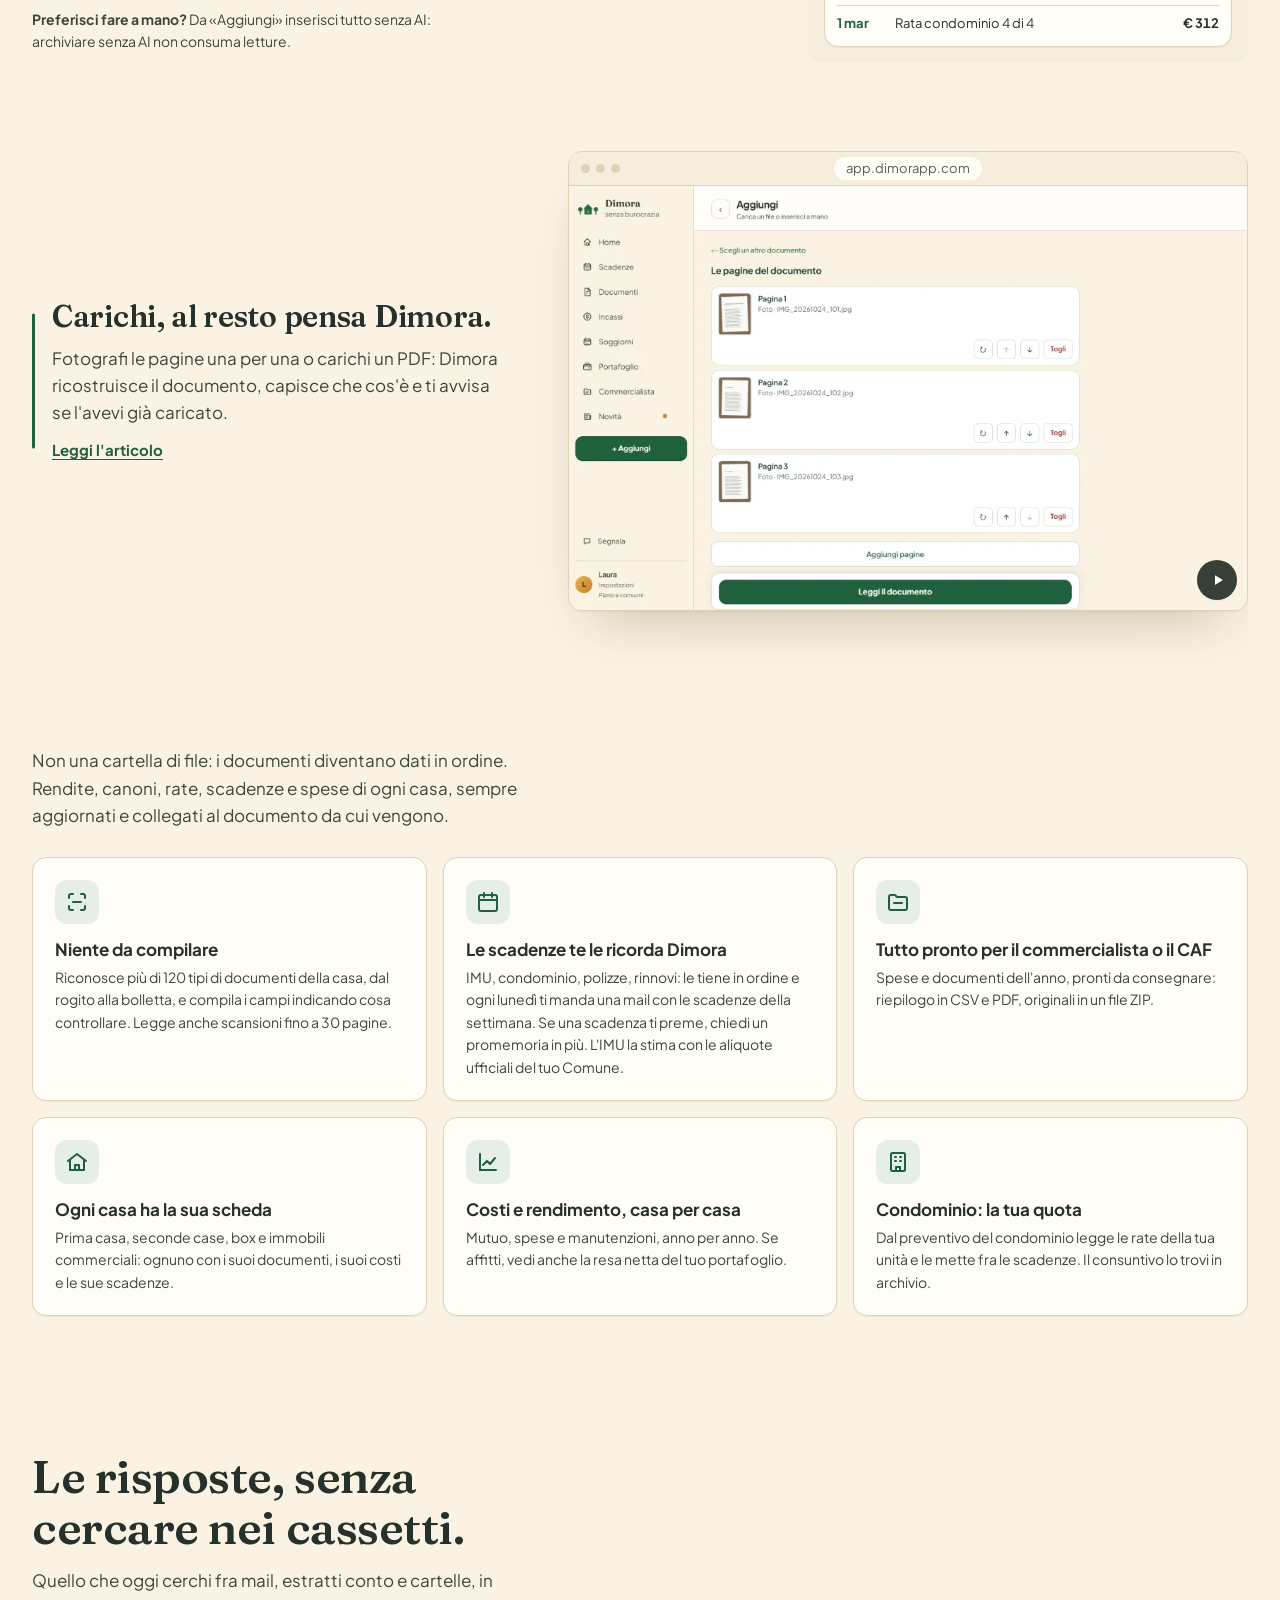
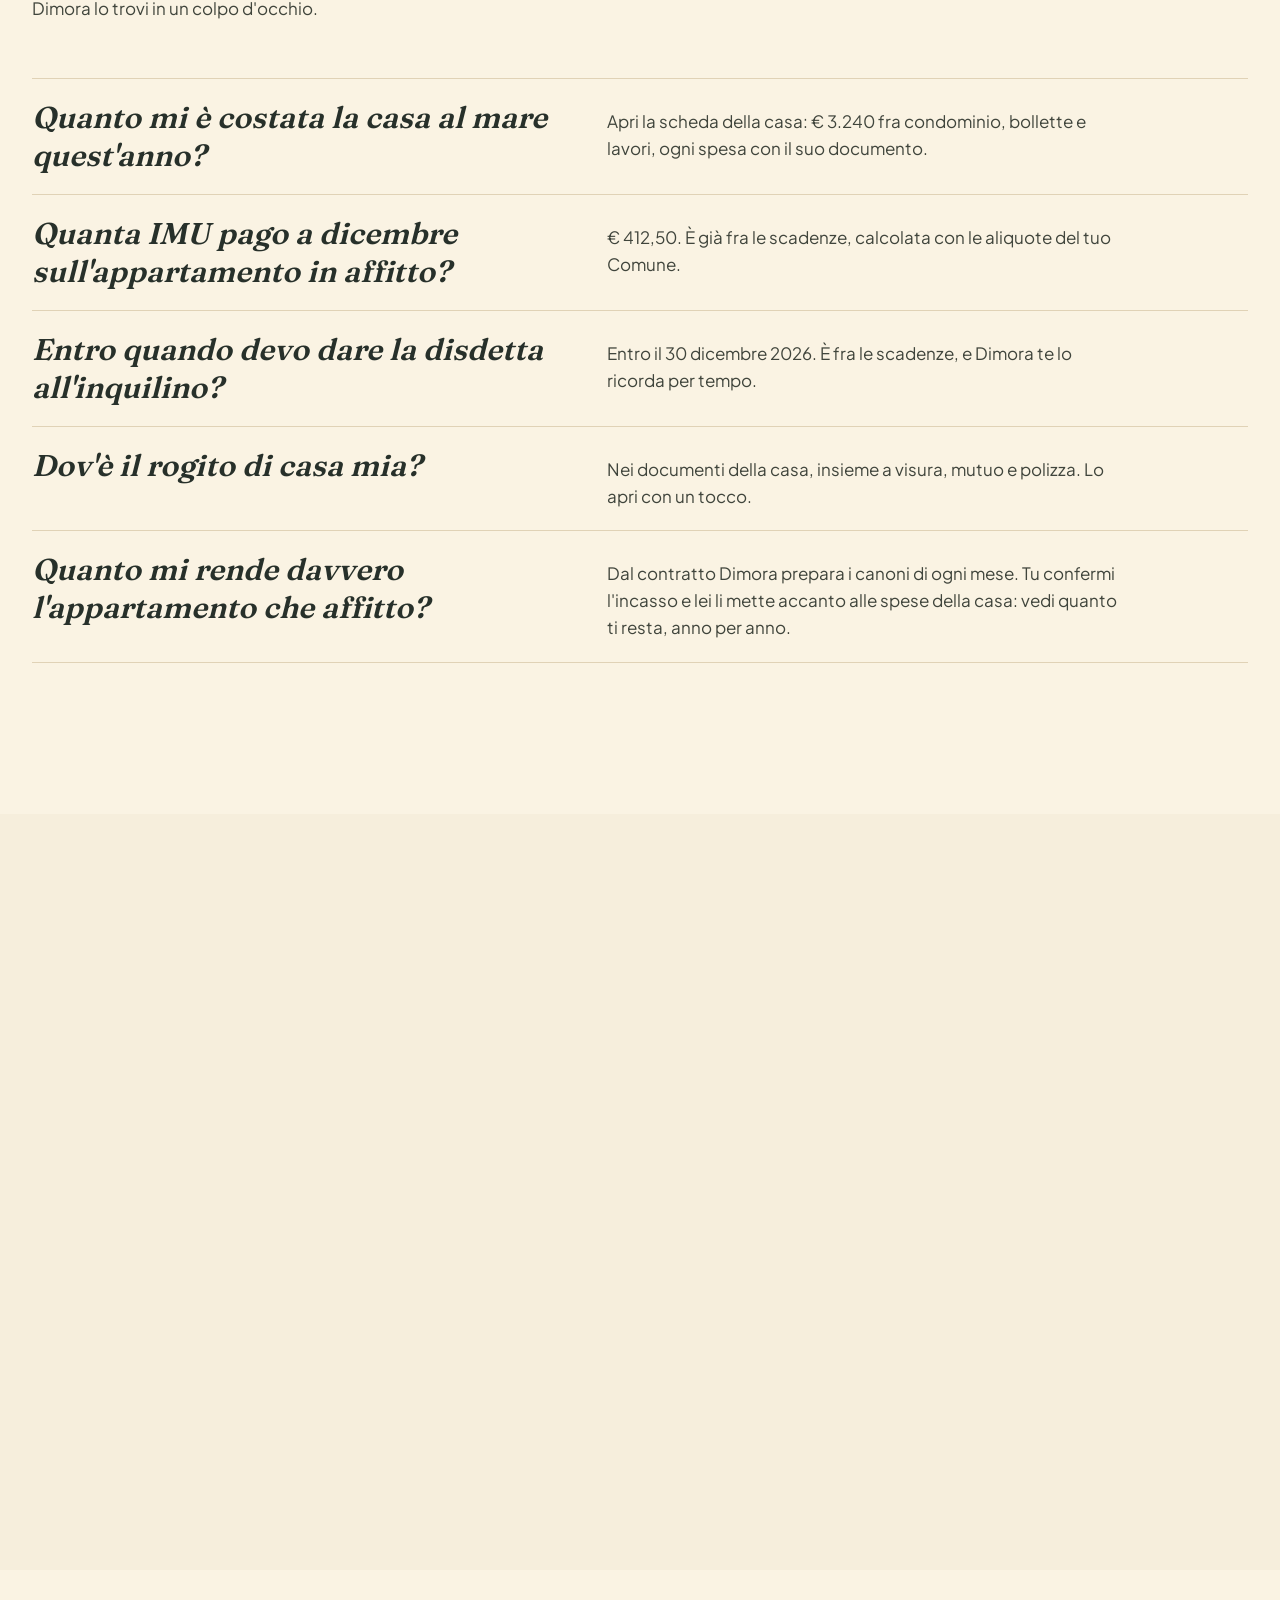
==== commit 2dac3d24: "landing: banner dei cookie di iubenda, tag di Google dopo il consenso, Privacy, Cookie e Preferenze " ====
--- a/index.html
+++ b/index.html
@@ -3,6 +3,14 @@
 <head>
 <meta charset="utf-8">
 <meta name="viewport" content="width=device-width, initial-scale=1">
+<!--CONSENSO-->
+<script>
+  window.dataLayer = window.dataLayer || [];
+  function gtag() { dataLayer.push(arguments); }
+  gtag('consent', 'default', { ad_storage: 'denied', ad_user_data: 'denied', ad_personalization: 'denied', analytics_storage: 'denied' });
+</script>
+<script type="text/javascript" src="https://embeds.iubenda.com/widgets/174daf15-ffb6-44a7-95b9-717a8e59ce4f.js"></script>
+<!--/CONSENSO-->
 <!-- Vercel Web Analytics (dall'8/10, senza cookie): la coda prima del foglio di stile, lo script in fondo.
      Gli indirizzi si ripuliscono prima dell'invio e gli eventi partono da assets/landing.js. -->
 <script>
@@ -612,7 +620,7 @@
       <a href="/novita">Tutte le novità</a>
 <!--/PIEDE-NOVITA-->
     </nav>
-    <nav class="piede-colonna" aria-label="Legale e accesso"><span class="piede-titolo">Legale e accesso</span><a href="https://app.dimorapp.com/termini">Termini del servizio</a><a href="https://app.dimorapp.com/privacy">Informativa sulla privacy</a><a href="/#sicurezza">Sicurezza e dati</a><a href="https://app.dimorapp.com/login" data-evento="clic_accedi" data-posizione="pie_di_pagina">Accedi</a></nav>
+    <nav class="piede-colonna" aria-label="Legale e accesso"><span class="piede-titolo">Legale e accesso</span><a href="https://app.dimorapp.com/termini">Termini del servizio</a><a href="https://www.iubenda.com/privacy-policy/83662325" target="_blank" rel="noopener noreferrer">Privacy</a><a href="https://www.iubenda.com/privacy-policy/83662325/cookie-policy" target="_blank" rel="noopener noreferrer">Cookie</a><a href="https://www.iubenda.com/privacy-policy/83662325/cookie-policy" data-preferenze-cookie>Preferenze cookie</a><a href="/#sicurezza">Sicurezza e dati</a><a href="https://app.dimorapp.com/login" data-evento="clic_accedi" data-posizione="pie_di_pagina">Accedi</a></nav>
   </div>
   <div class="contenitore piede-basso"><span>© 2026 Dimora · BETA</span></div>
 </footer>
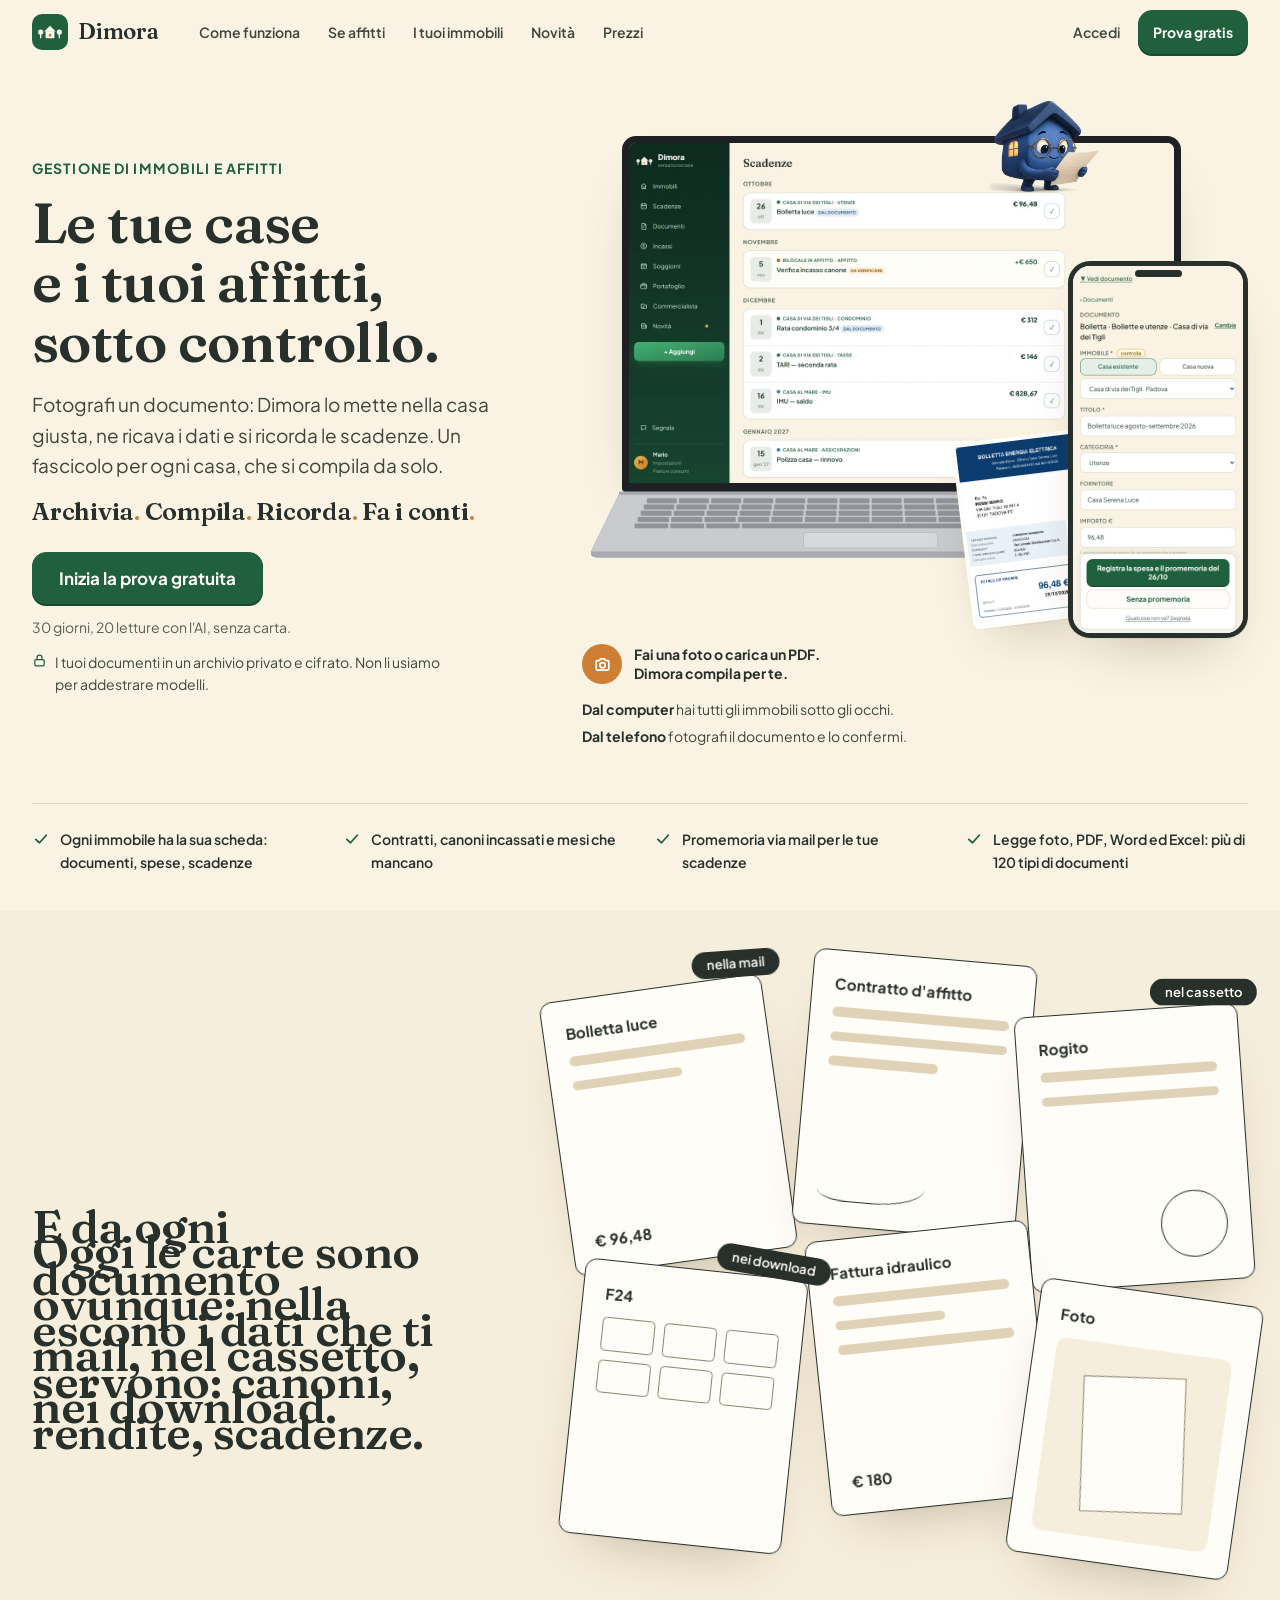
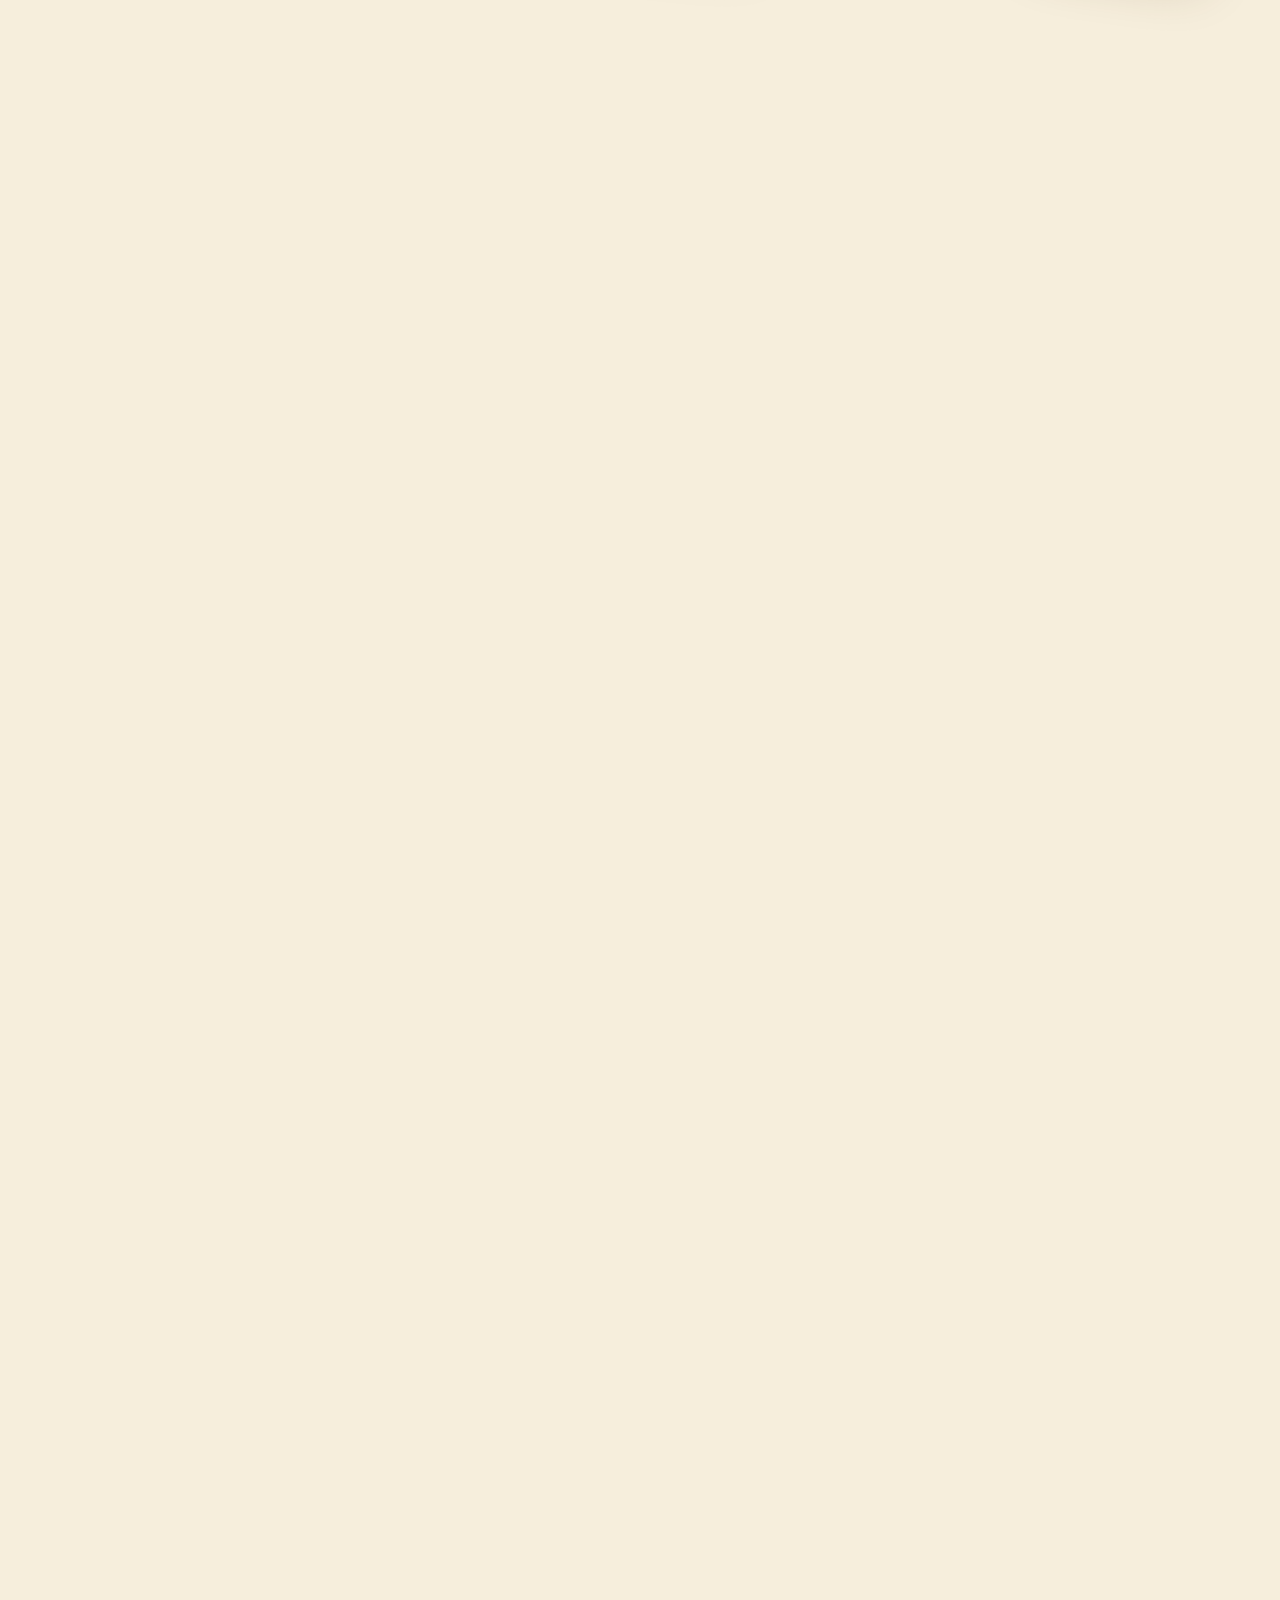
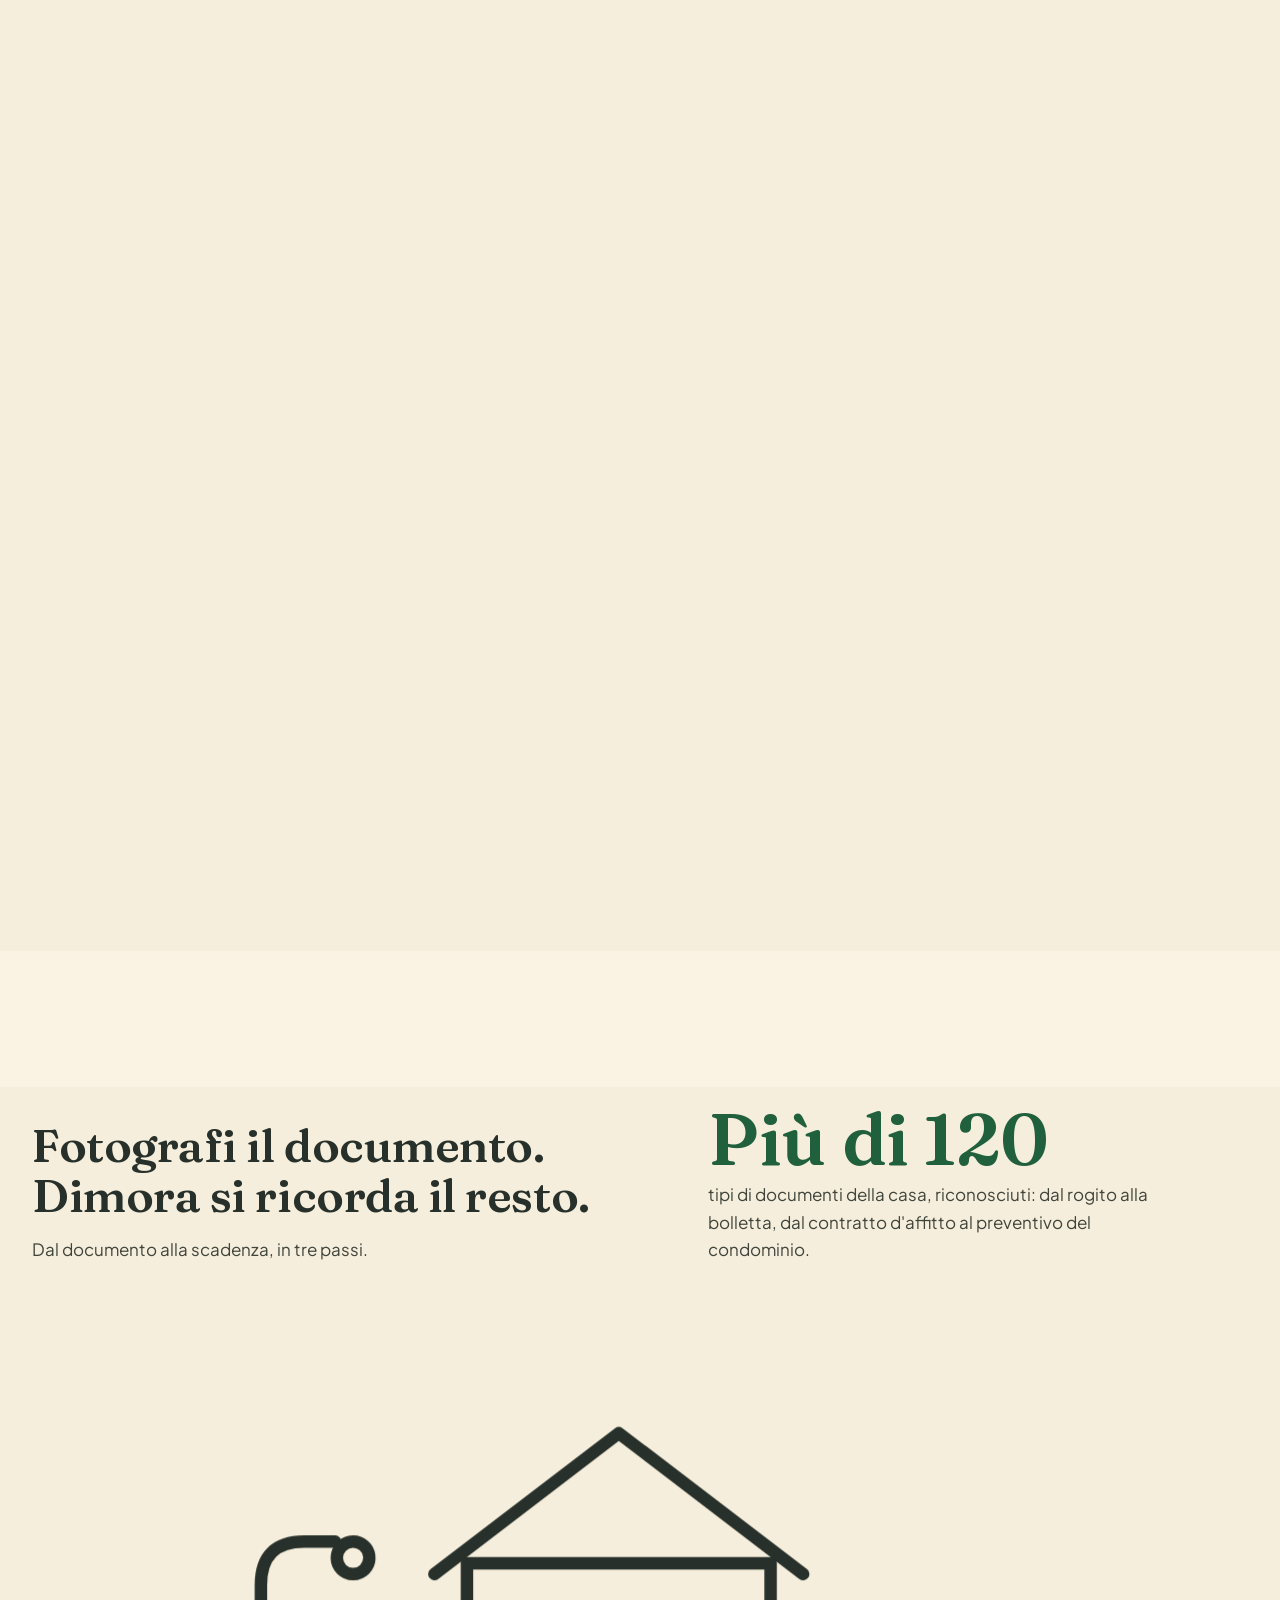
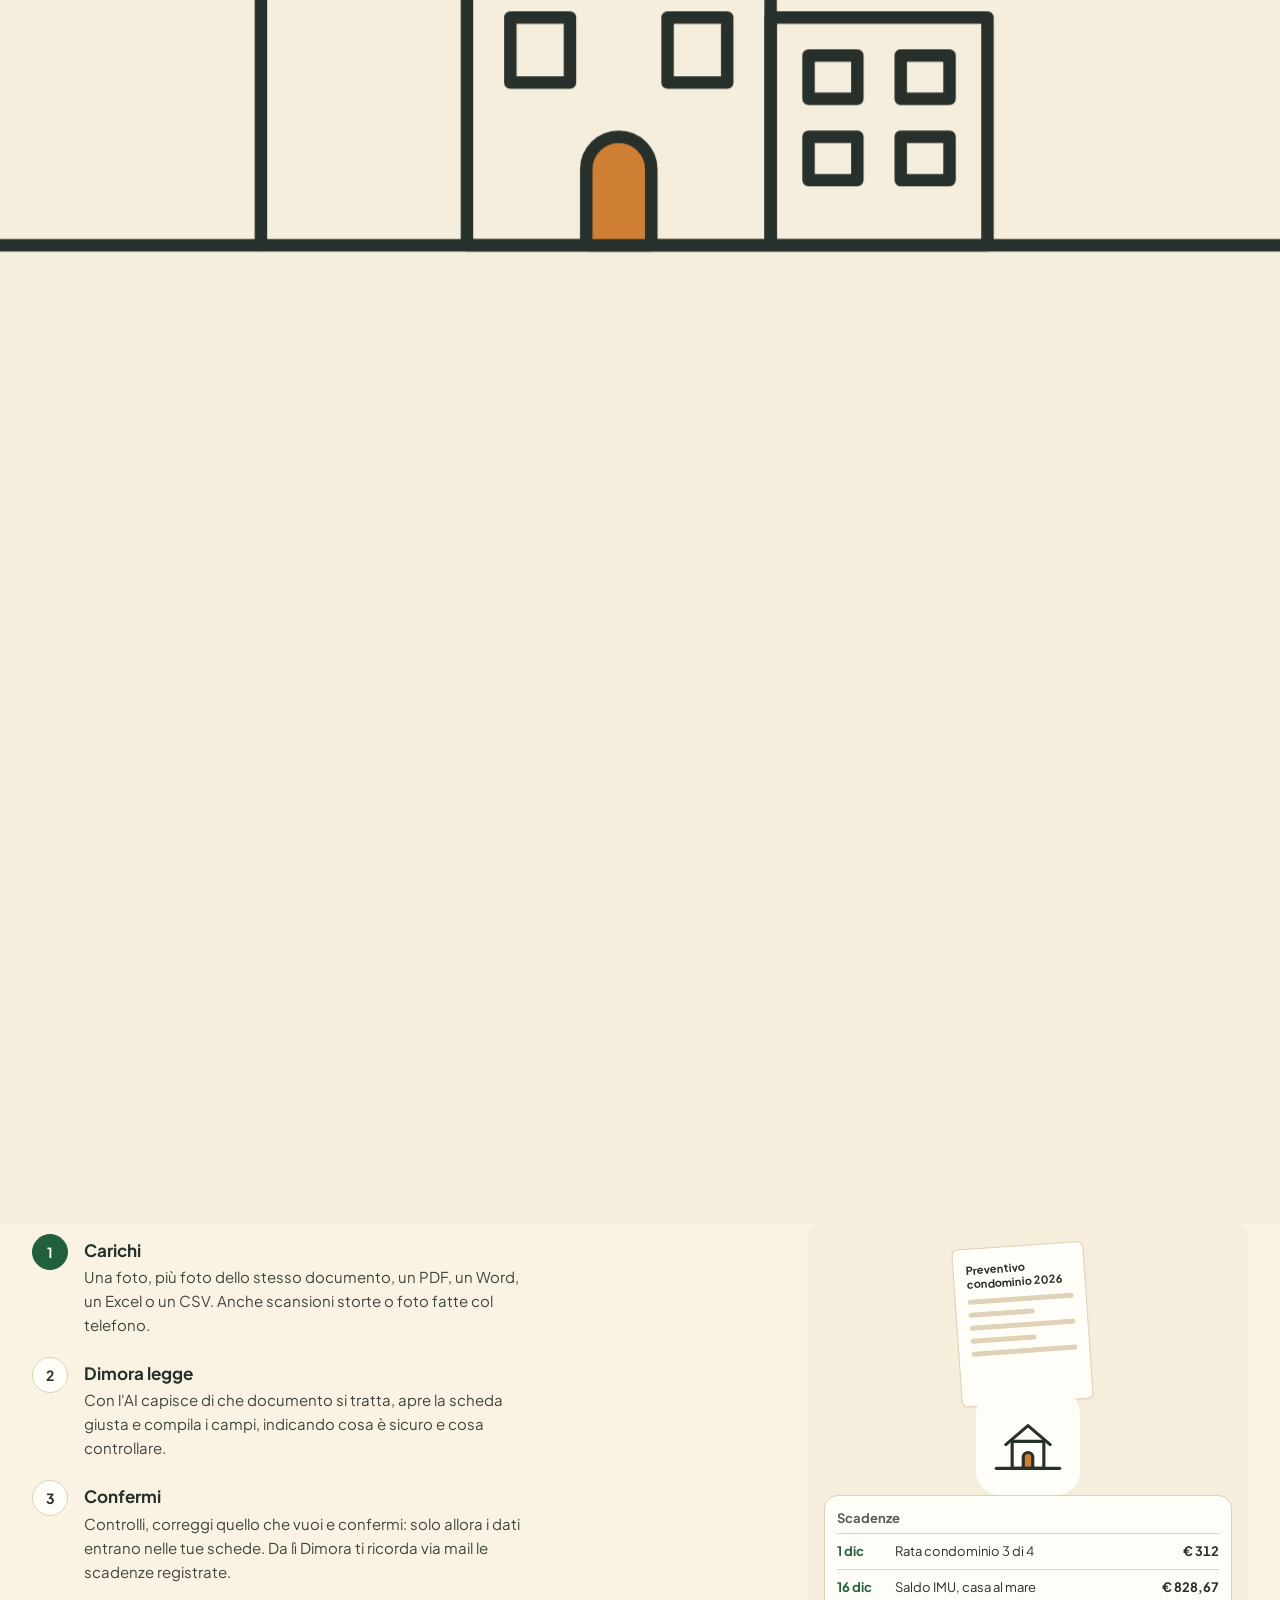
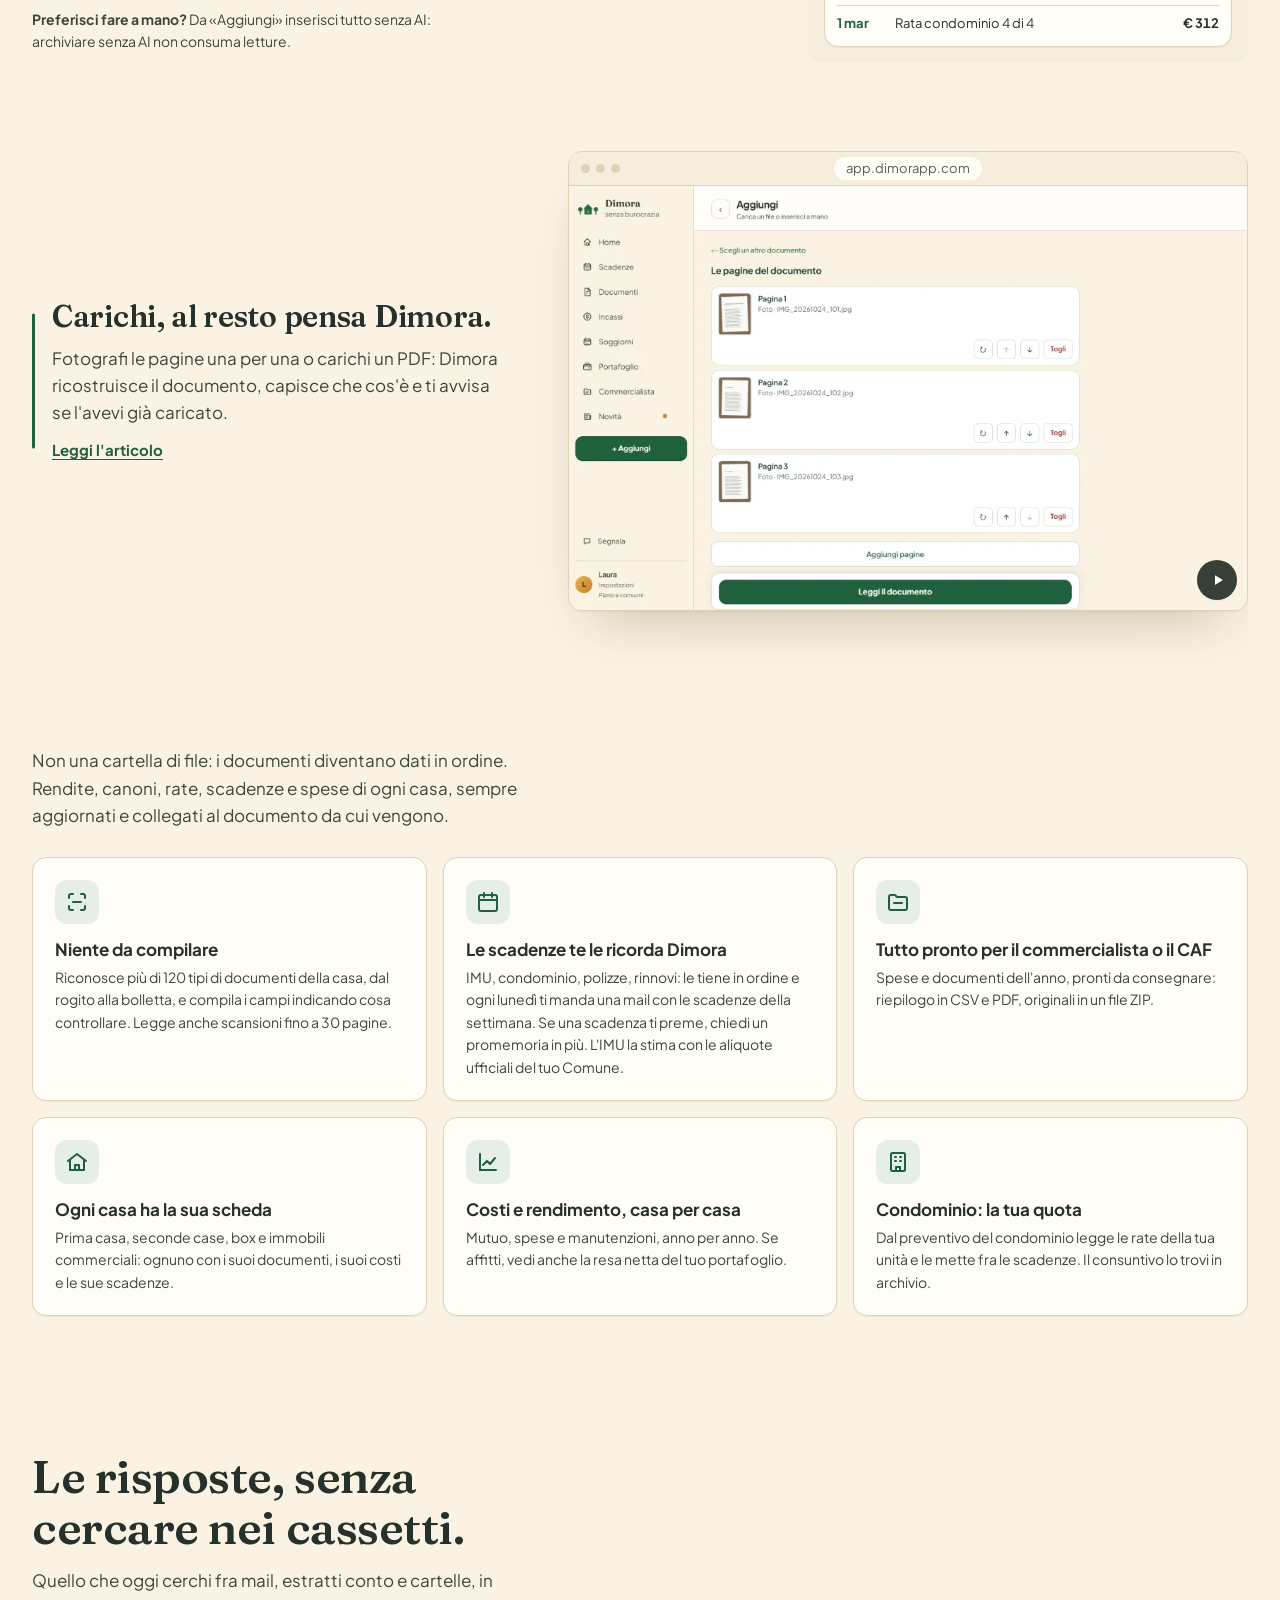
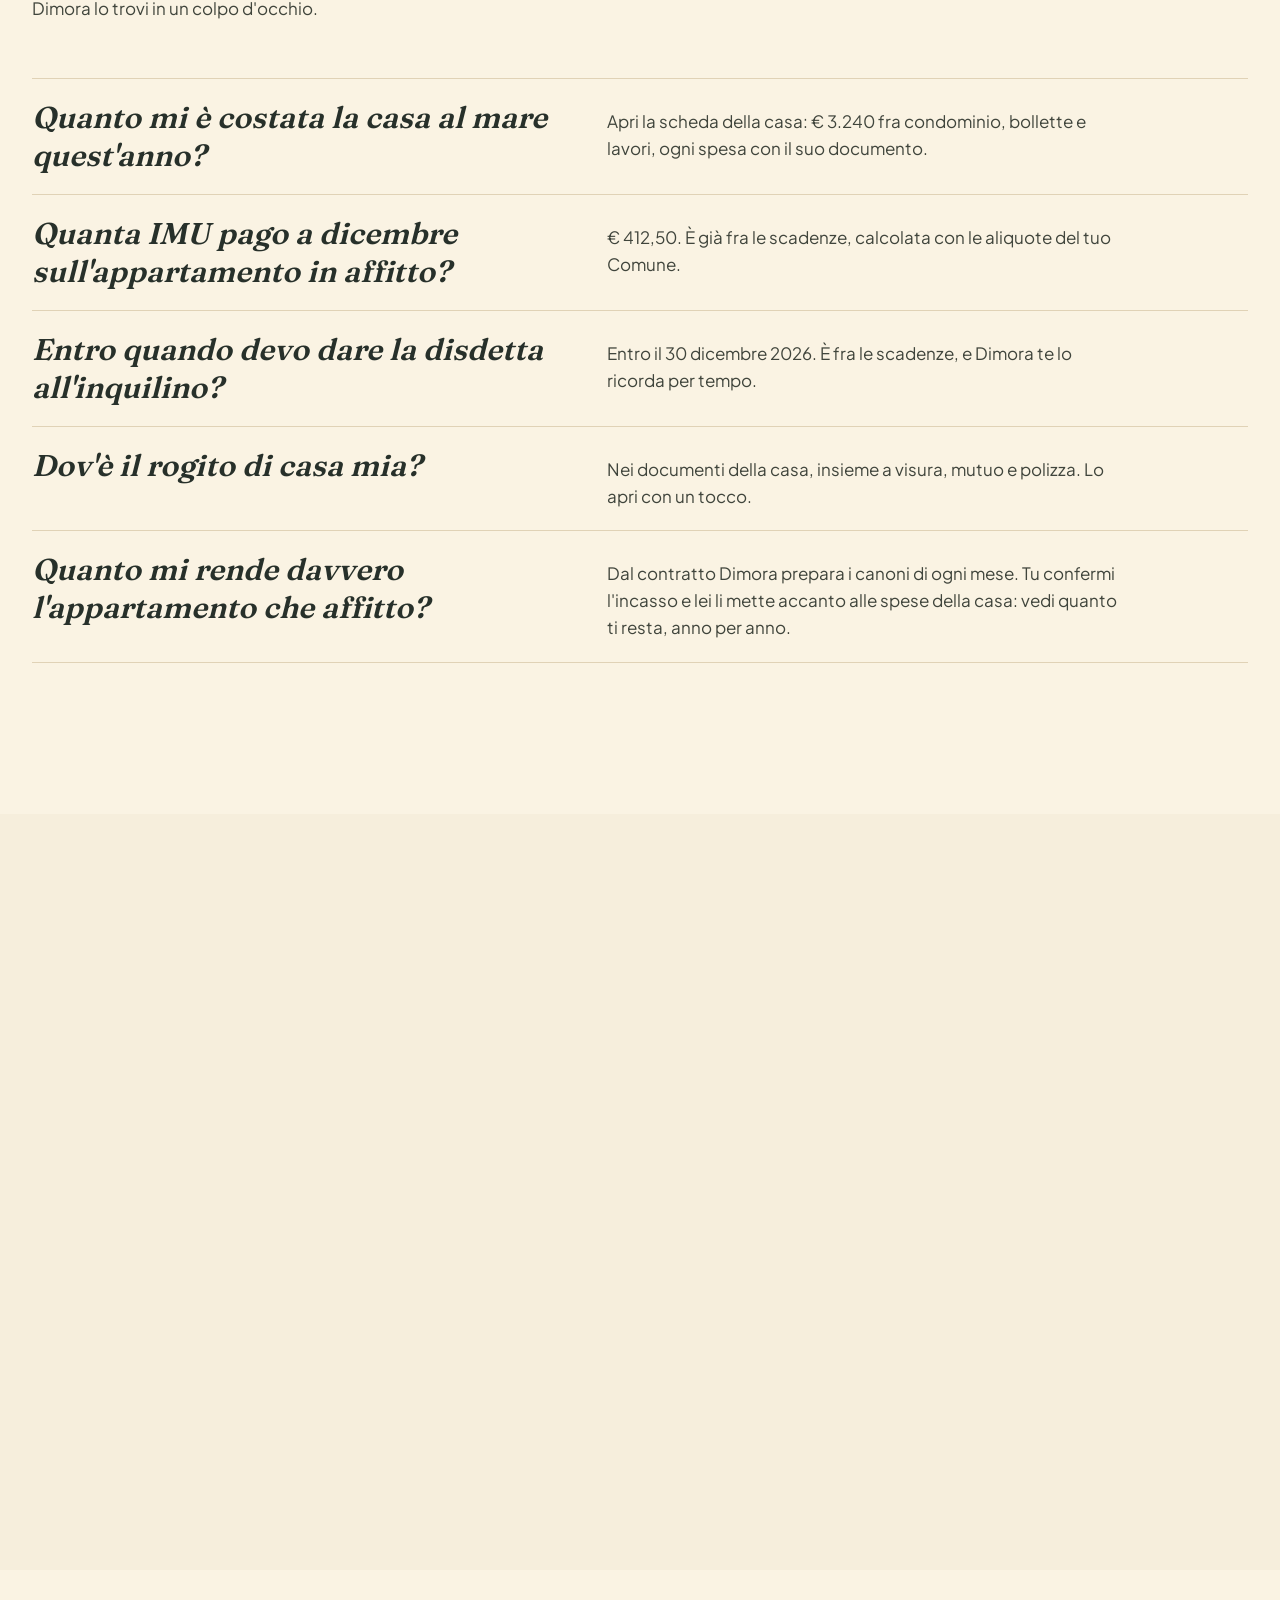
==== commit 8d23f9a9: "landing: iubenda asincrono, il banner resta subito e la pagina non aspetta il suo sito Co-Authored-B" ====
--- a/index.html
+++ b/index.html
@@ -9,7 +9,7 @@
   function gtag() { dataLayer.push(arguments); }
   gtag('consent', 'default', { ad_storage: 'denied', ad_user_data: 'denied', ad_personalization: 'denied', analytics_storage: 'denied' });
 </script>
-<script type="text/javascript" src="https://embeds.iubenda.com/widgets/174daf15-ffb6-44a7-95b9-717a8e59ce4f.js"></script>
+<script type="text/javascript" src="https://embeds.iubenda.com/widgets/174daf15-ffb6-44a7-95b9-717a8e59ce4f.js" async></script>
 <!--/CONSENSO-->
 <!-- Vercel Web Analytics (dall'8/10, senza cookie): la coda prima del foglio di stile, lo script in fondo.
      Gli indirizzi si ripuliscono prima dell'invio e gli eventi partono da assets/landing.js. -->
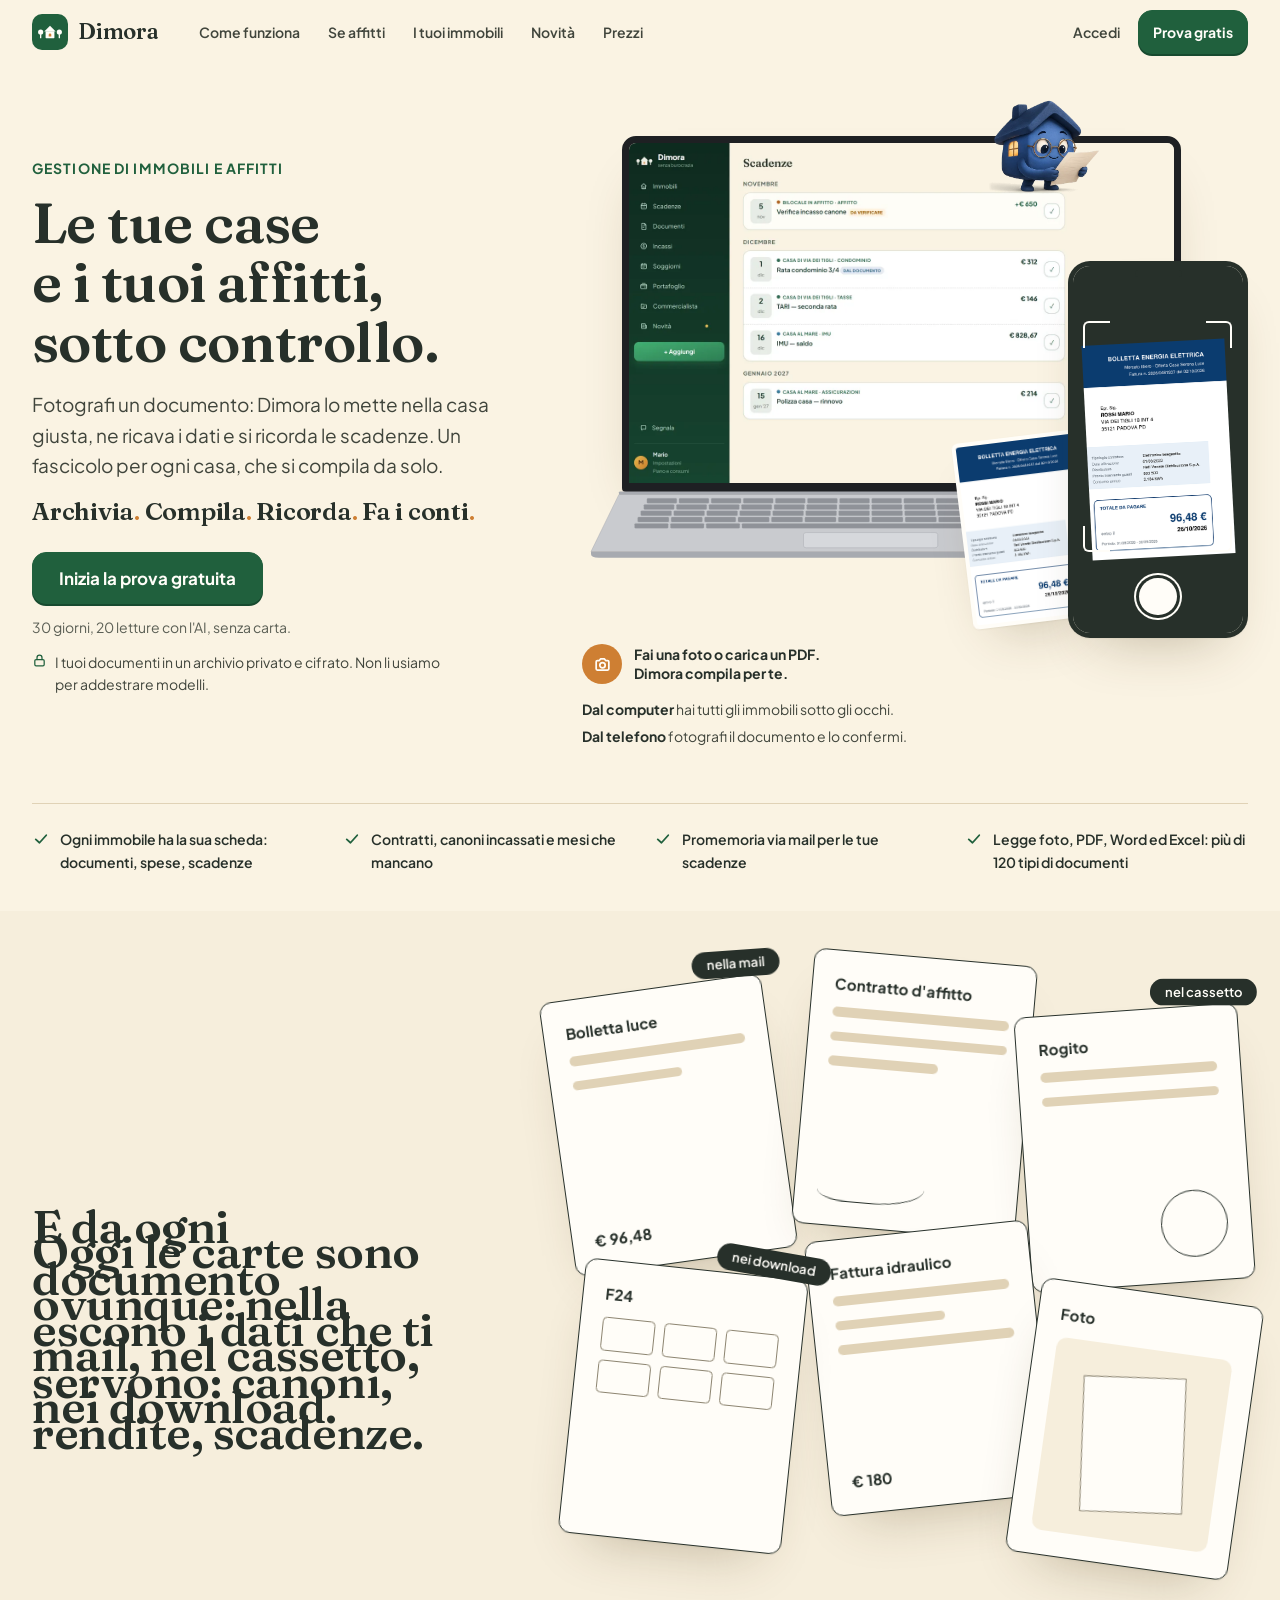
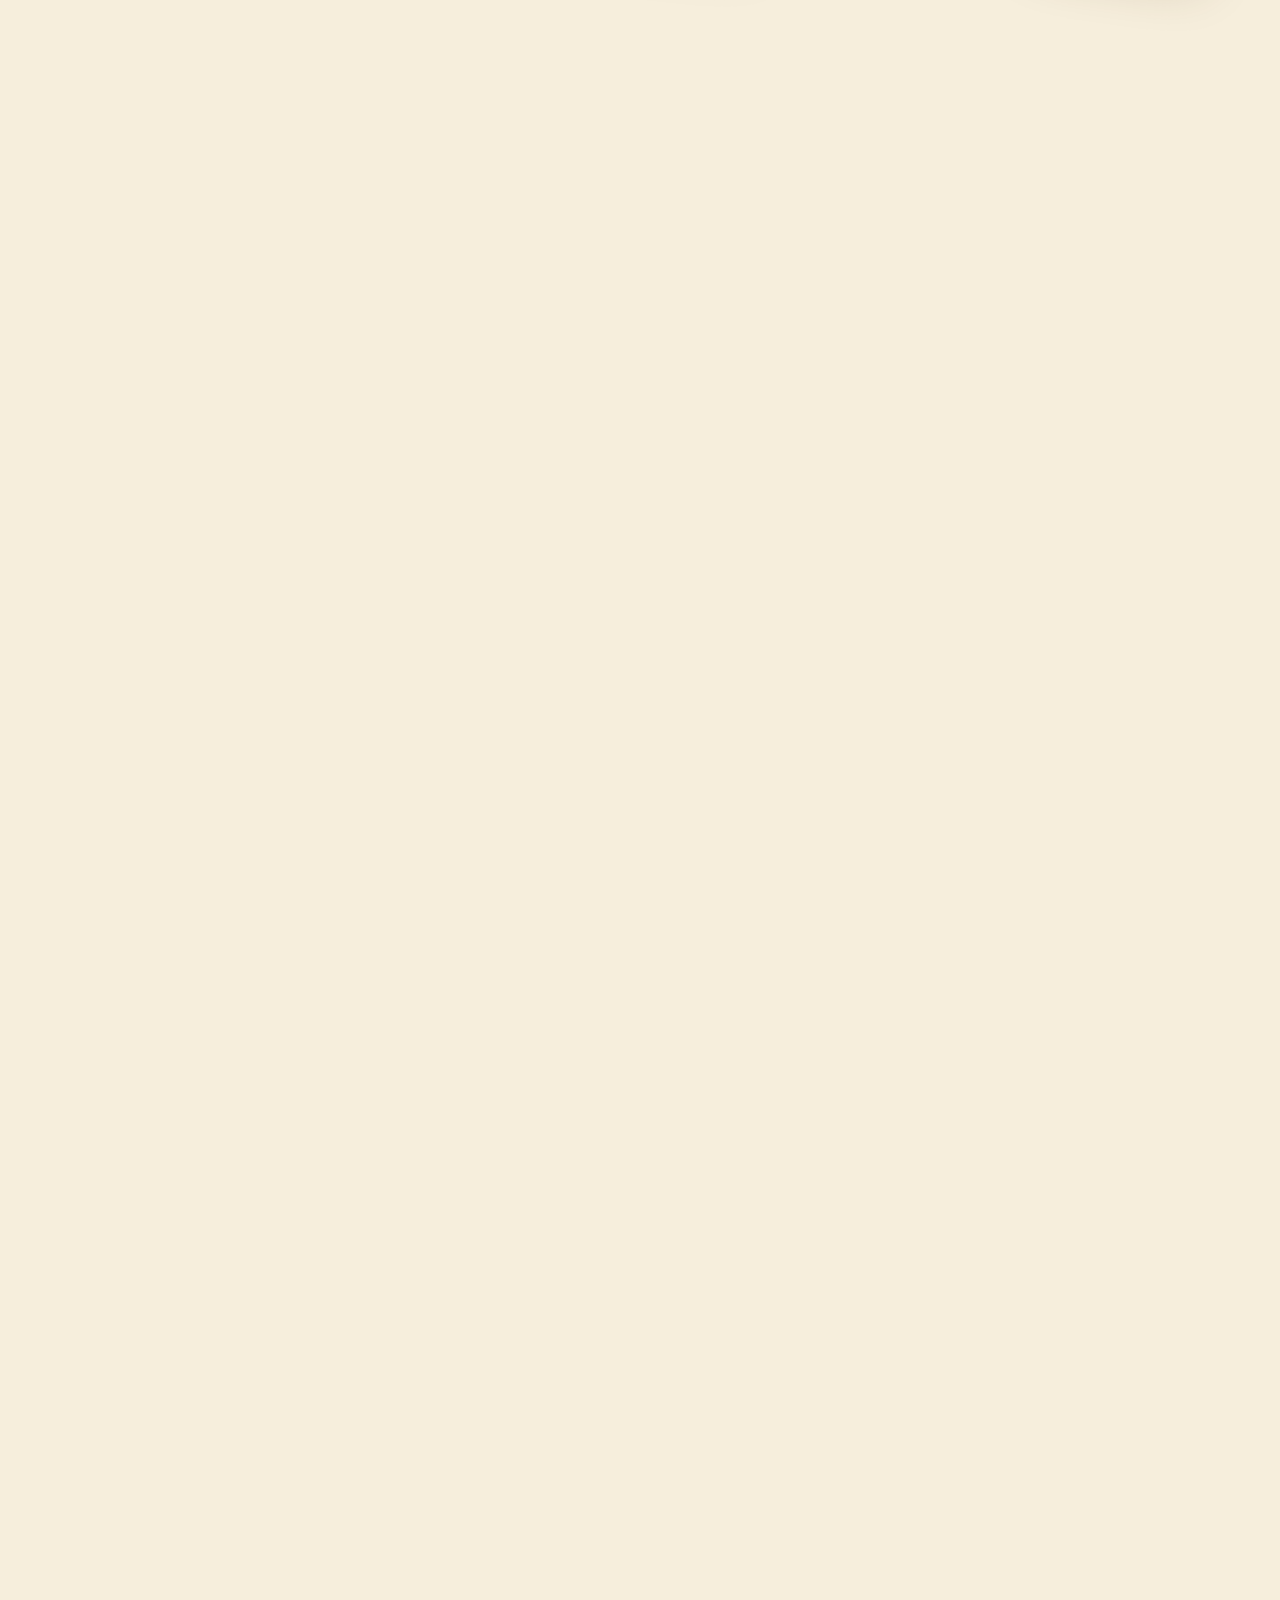
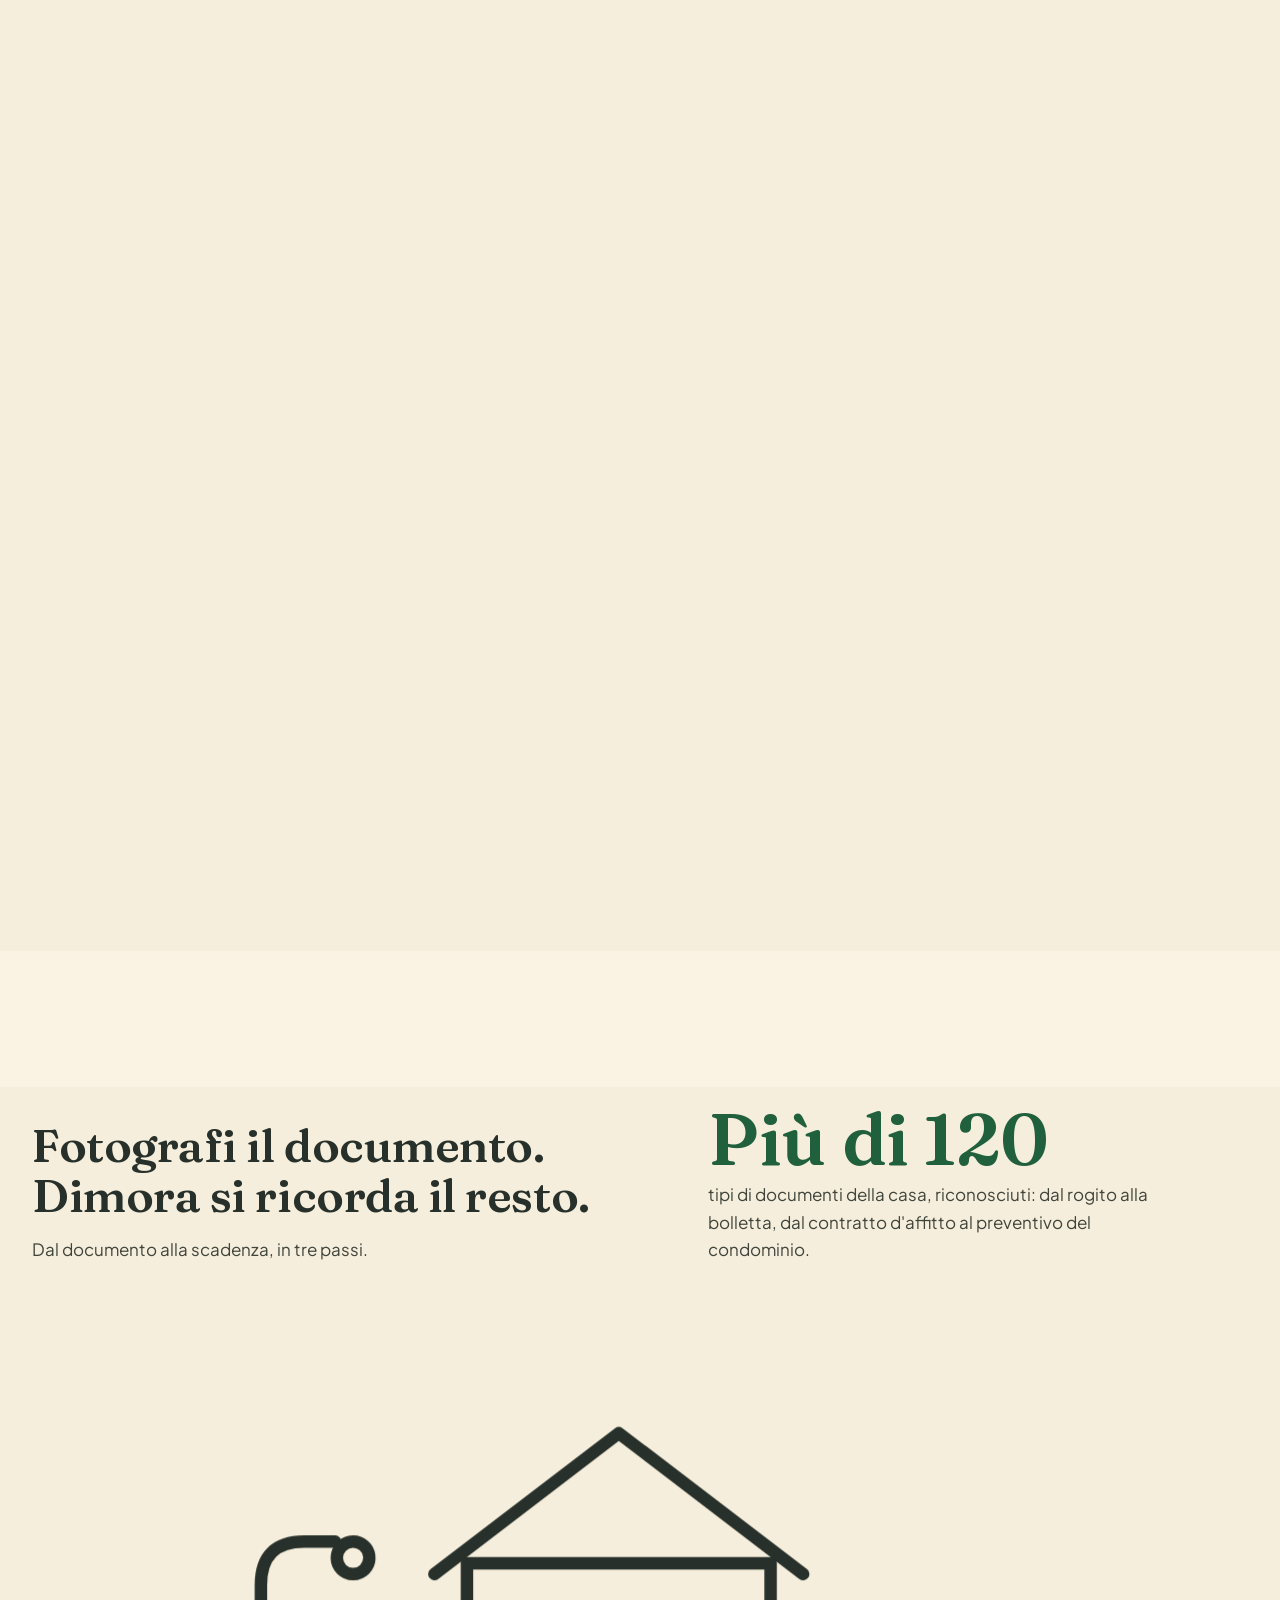
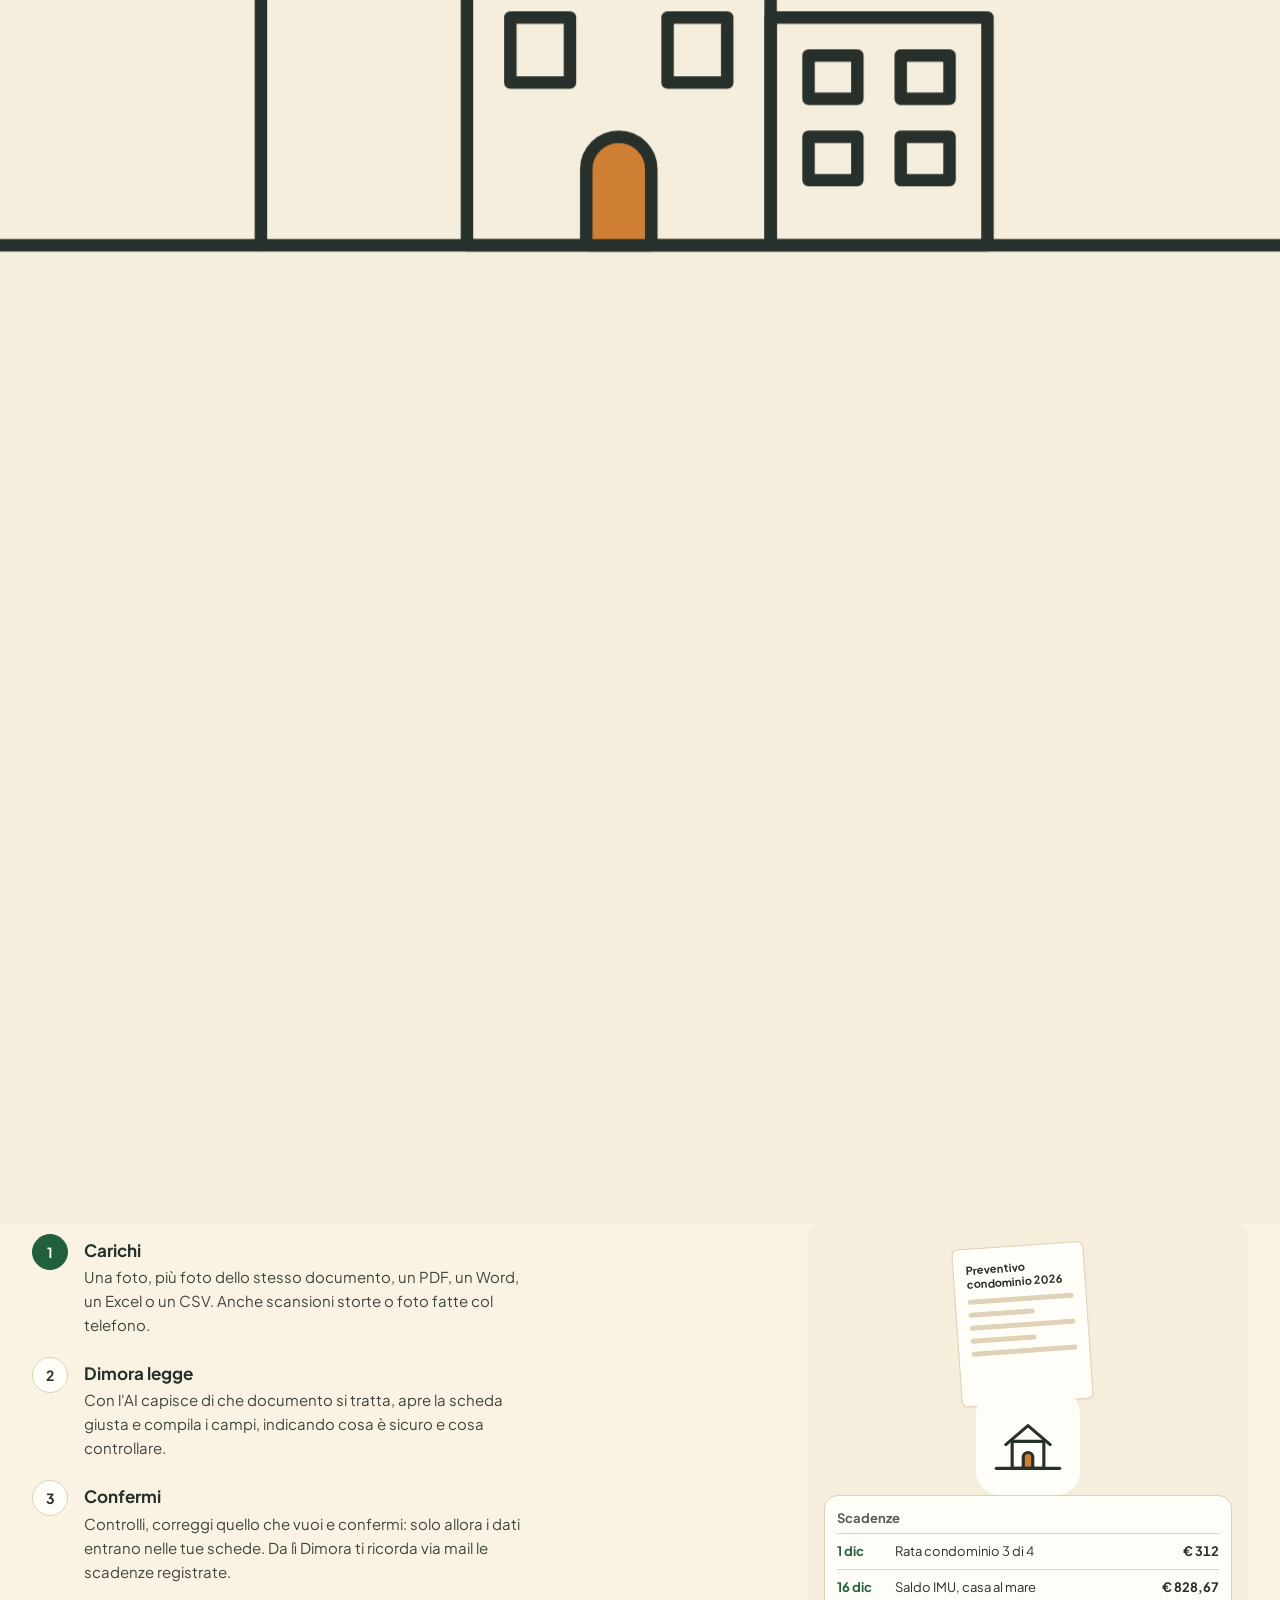
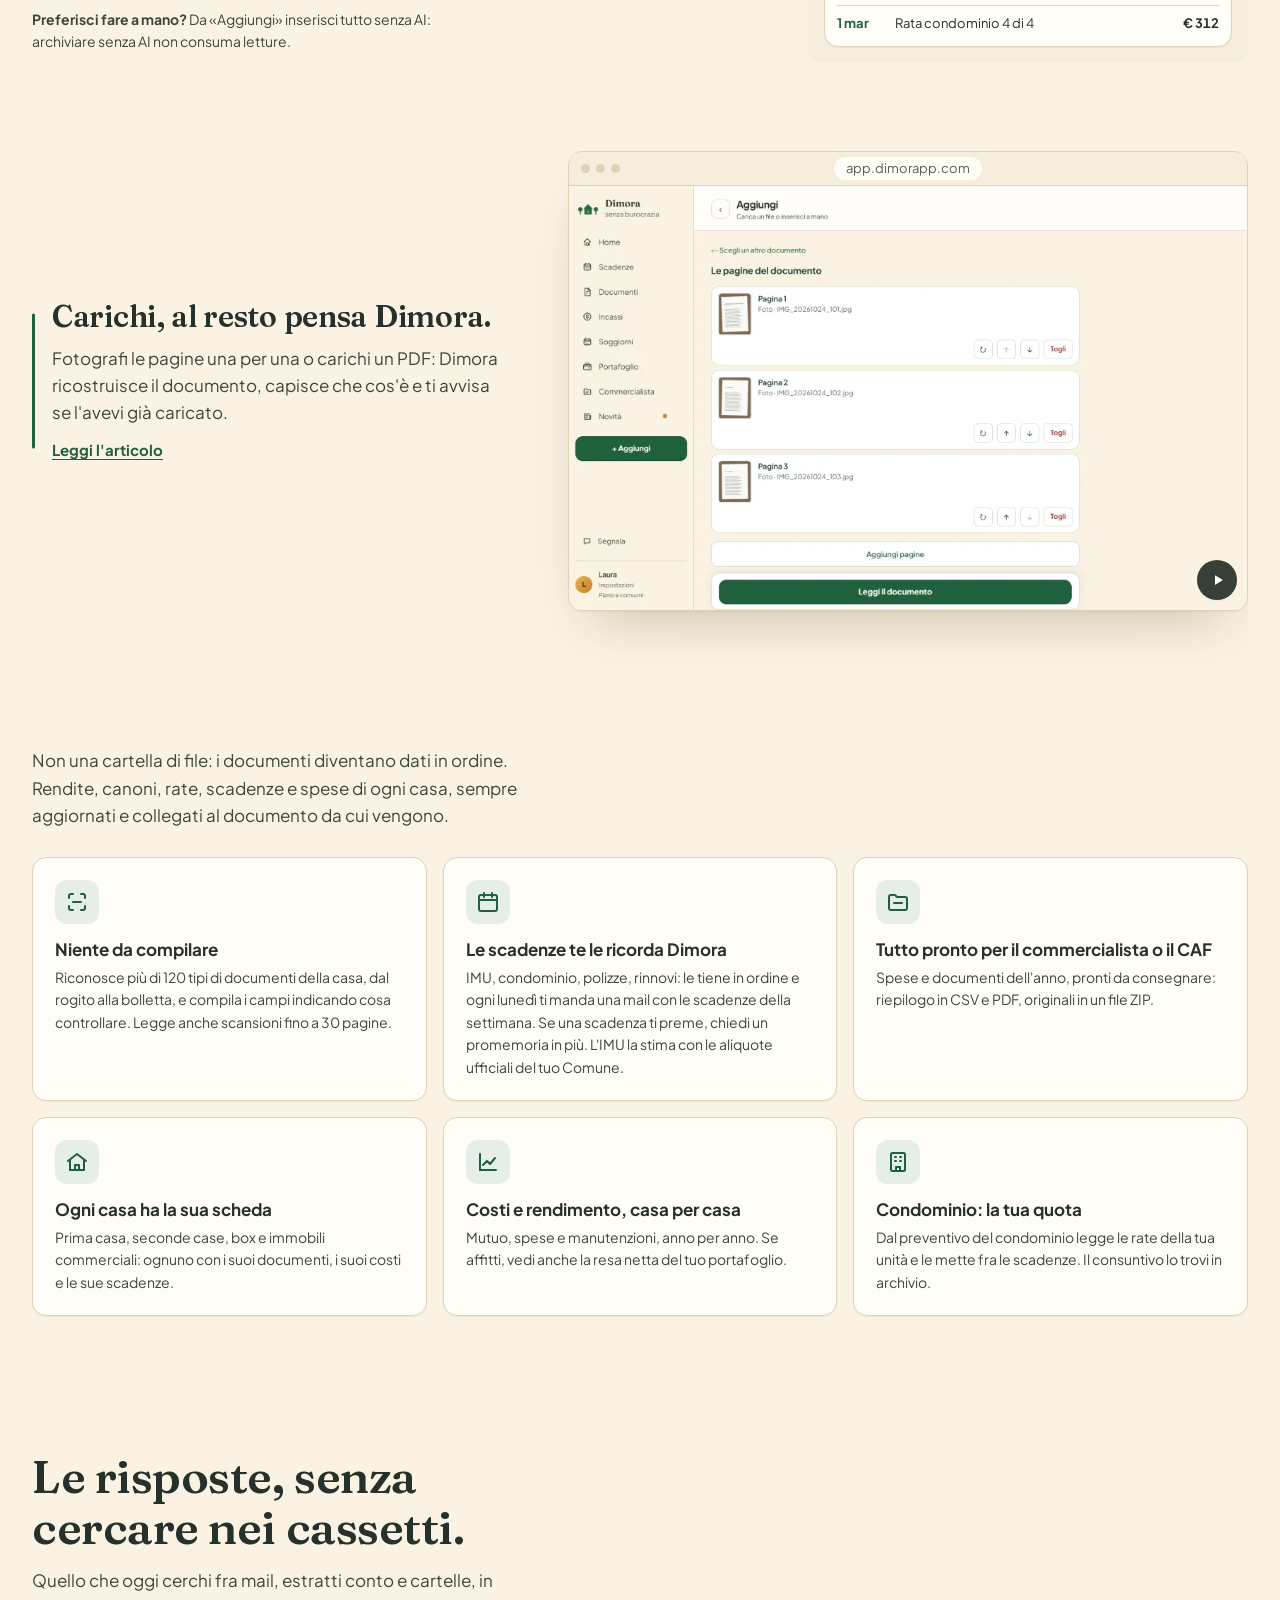
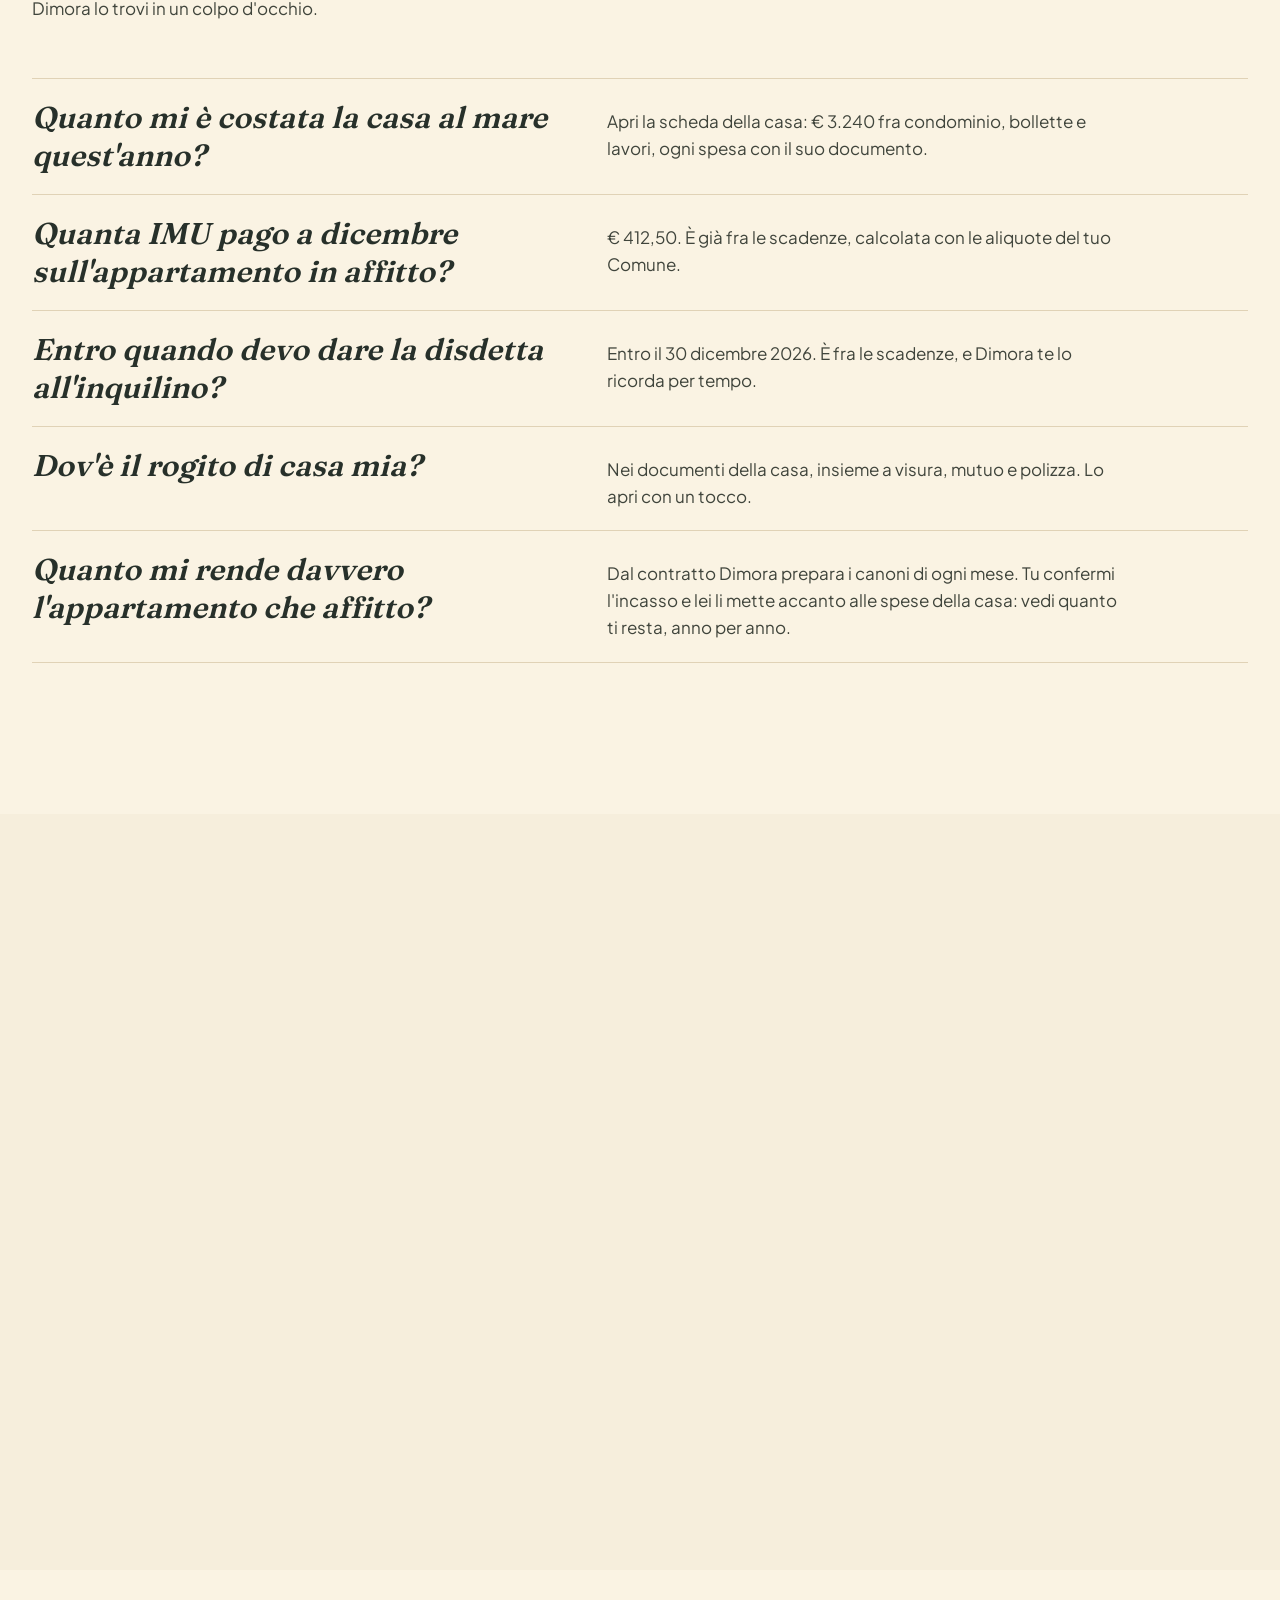
==== commit c9fb3889: "landing: i blocchi dei tre piani allineati (subgrid), le frasi sotto i piani centrate coi testi nuov" ====
--- a/index.html
+++ b/index.html
@@ -539,11 +539,10 @@
         <p class="piano-regalo">In regalo con il primo annuale: 80 letture AI in più, da usare quando vuoi entro 12 mesi.</p>
       </article>
     </div>
-    <ul class="piani-note">
-      <li>Una lettura AI copre fino a 10 pagine di un documento.</li>
-      <li>Ti servono più letture? Ci sono i pacchetti aggiuntivi.</li>
-      <li>Piani e prezzi sono previsti e possono ancora cambiare: te li confermiamo prima di attivare i pagamenti.</li>
-    </ul>
+    <div class="piani-note">
+      <p>Una lettura AI copre fino a 10 pagine. Ti servono più letture? Ci sono i pacchetti aggiuntivi.</p>
+      <p>Nessun addebito automatico: alla fine della prova scegli tu se abbonarti.</p>
+    </div>
   </div>
 </section>
 
--- a/assets/landing.css
+++ b/assets/landing.css
@@ -115,7 +115,7 @@
 .sezione-sotto { margin-top: 14px; font-size: var(--text-sezione); color: var(--c-secondario); max-width: var(--riga-max); }
 /* I paragrafi restano leggibili anche con la colonna larga (sesto giro): al massimo circa 68 caratteri per riga. */
 main p, main dd { max-width: var(--riga-max); }
-.in-arrivo-elenco li, .piani-note li, .articolo-passi li, .articolo-fonti li { max-width: var(--riga-max); }
+.in-arrivo-elenco li, .articolo-passi li, .articolo-fonti li { max-width: var(--riga-max); }
 .etichetta {
   display: inline-flex; align-items: center; width: fit-content; padding: 3px 10px; border-radius: 999px;
   background: var(--c-stato-fondo); color: var(--c-stato-testo); font-size: var(--text-minimo); font-weight: 600;
@@ -486,6 +486,10 @@
 .funzione p { color: var(--c-secondario); font-size: var(--text-piccolo); }
 @media (min-width: 40rem) { .griglia-funzioni { grid-template-columns: repeat(2, minmax(0, 1fr)); } }
 @media (min-width: 64rem) { .griglia-funzioni { grid-template-columns: repeat(3, minmax(0, 1fr)); } }
+/* Come i piani (11/11): in ogni fila icona, titolo e frase stanno sulle stesse righe, anche se un titolo va a capo. */
+@supports (grid-template-rows: subgrid) {
+  @media (min-width: 40rem) { .funzione { display: grid; grid-row: span 3; grid-template-rows: subgrid; row-gap: 0; align-content: start; } }
+}
 .nota-sezione { margin-top: 20px; font-size: var(--text-piccolo); color: var(--c-secondario); }
 .affitti .titolo-blocco { margin-top: clamp(16px, 3vw, 32px); }
 .commercialista {
@@ -678,8 +682,20 @@
 .piano-dotazione { display: grid; gap: 6px; padding: 12px 0; border-top: 1px solid var(--c-riga); border-bottom: 1px solid var(--c-riga); font-weight: 600; font-size: var(--text-piccolo); }
 .piano-desc { color: var(--c-secondario); font-size: var(--text-piccolo); }
 .piano-regalo { font-size: var(--text-minimo); color: var(--c-avviso-testo); background: var(--c-avviso-fondo); padding: 8px 12px; border-radius: 10px; }
-.piani-note { margin-top: 24px; display: grid; gap: 6px; font-size: var(--text-piccolo); color: var(--c-secondario); }
+/* Le frasi sotto i piani (11/11): un blocco solo, centrato sotto i tre riquadri, piccolo e tenue. */
+.piani-note { margin-top: 24px; display: grid; gap: 4px; justify-items: center; text-align: center; font-size: var(--text-minimo); color: var(--c-etichetta); }
+.piani-note p { max-width: none; }
 @media (min-width: 56rem) { .piani { grid-template-columns: repeat(3, minmax(0, 1fr)); } }
+/* Affiancati, i blocchi dei tre riquadri stanno sulle stesse righe (11/11): se in un riquadro una riga va a capo, il
+   blocco dopo scende in tutti e tre. Con l'annuale i blocchi visibili sono sei (nome, prezzo, «oppure…», elenco,
+   frase, regalo), col mensile quattro. Dove subgrid non c'è restano le colonne di prima. */
+@supports (grid-template-rows: subgrid) {
+  @media (min-width: 56rem) {
+    .piani { row-gap: 12px; }
+    .piano { display: grid; grid-row: span 6; grid-template-rows: subgrid; gap: 12px; align-content: start; }
+    [data-periodo='mese'] .piano { grid-row: span 4; }
+  }
+}
 
 /* ── Sicurezza ── */
 .sicurezza { background: var(--c-fondo-tenue); }
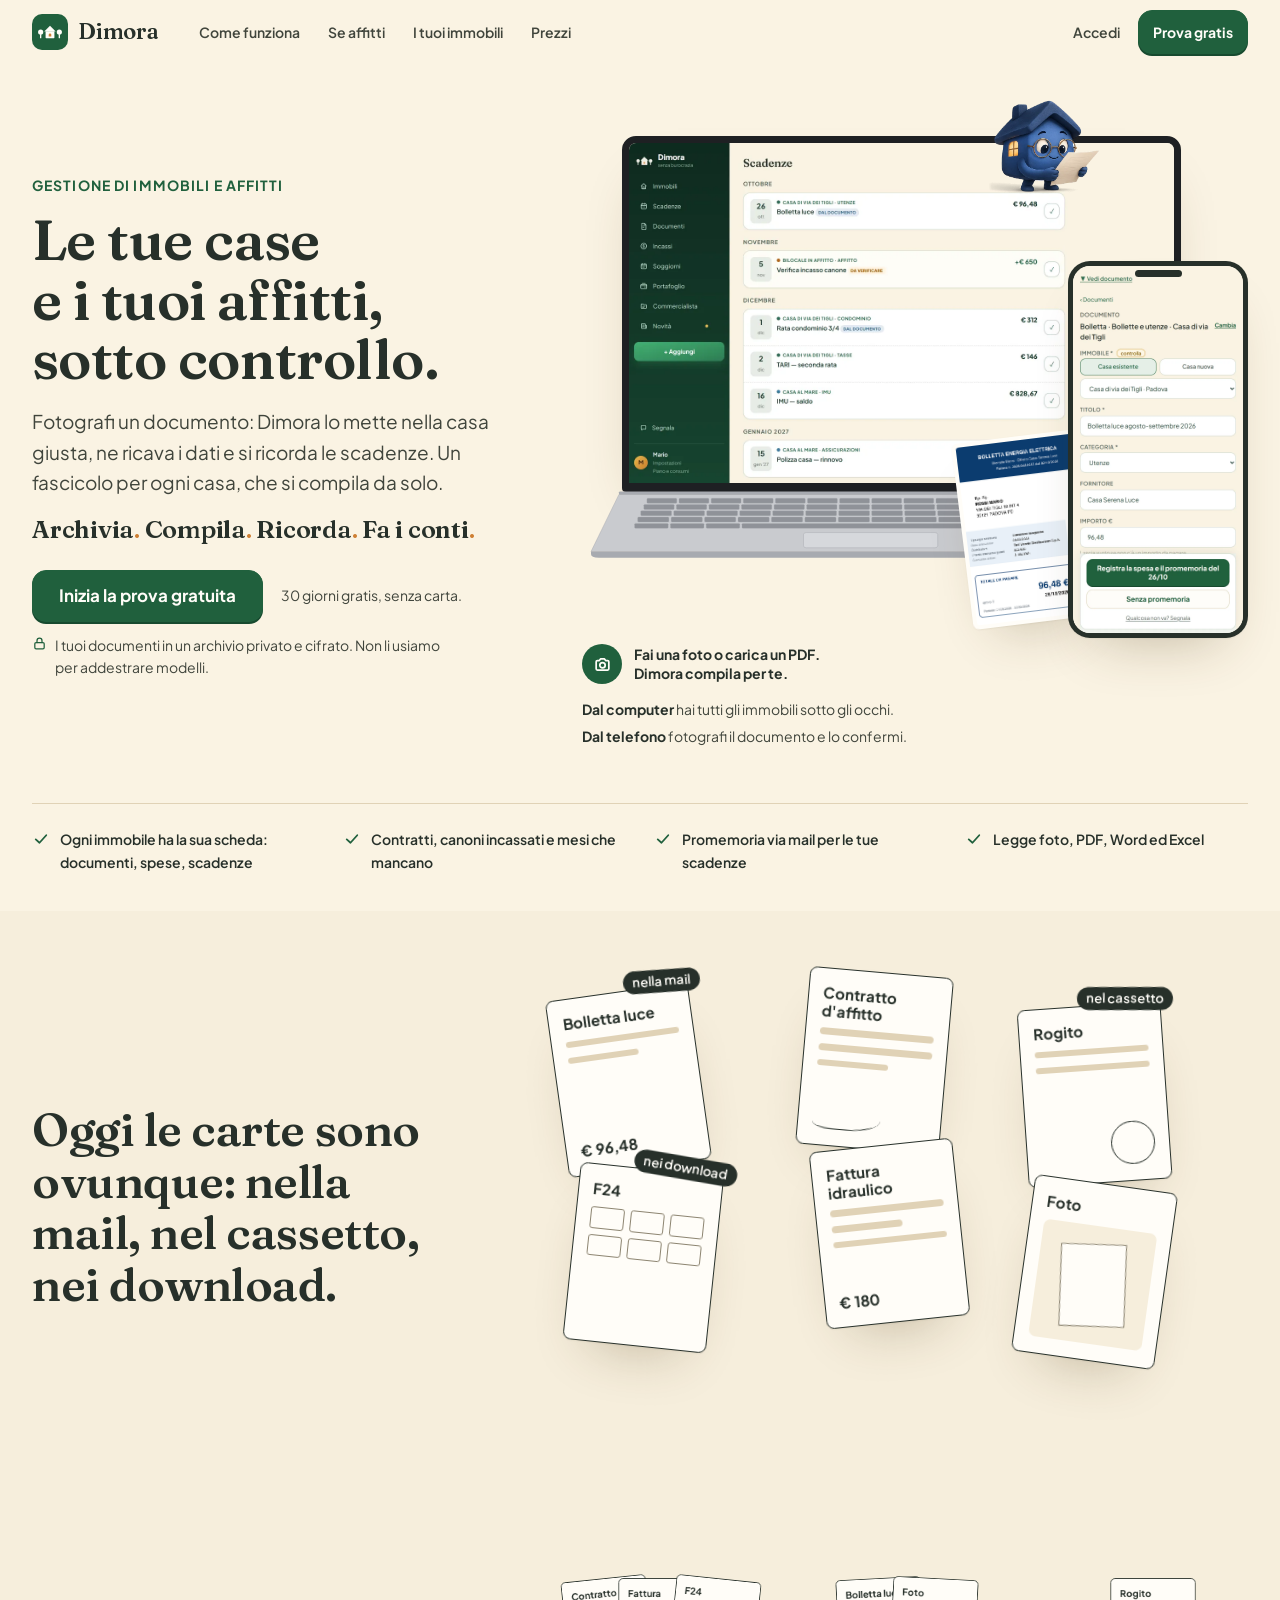
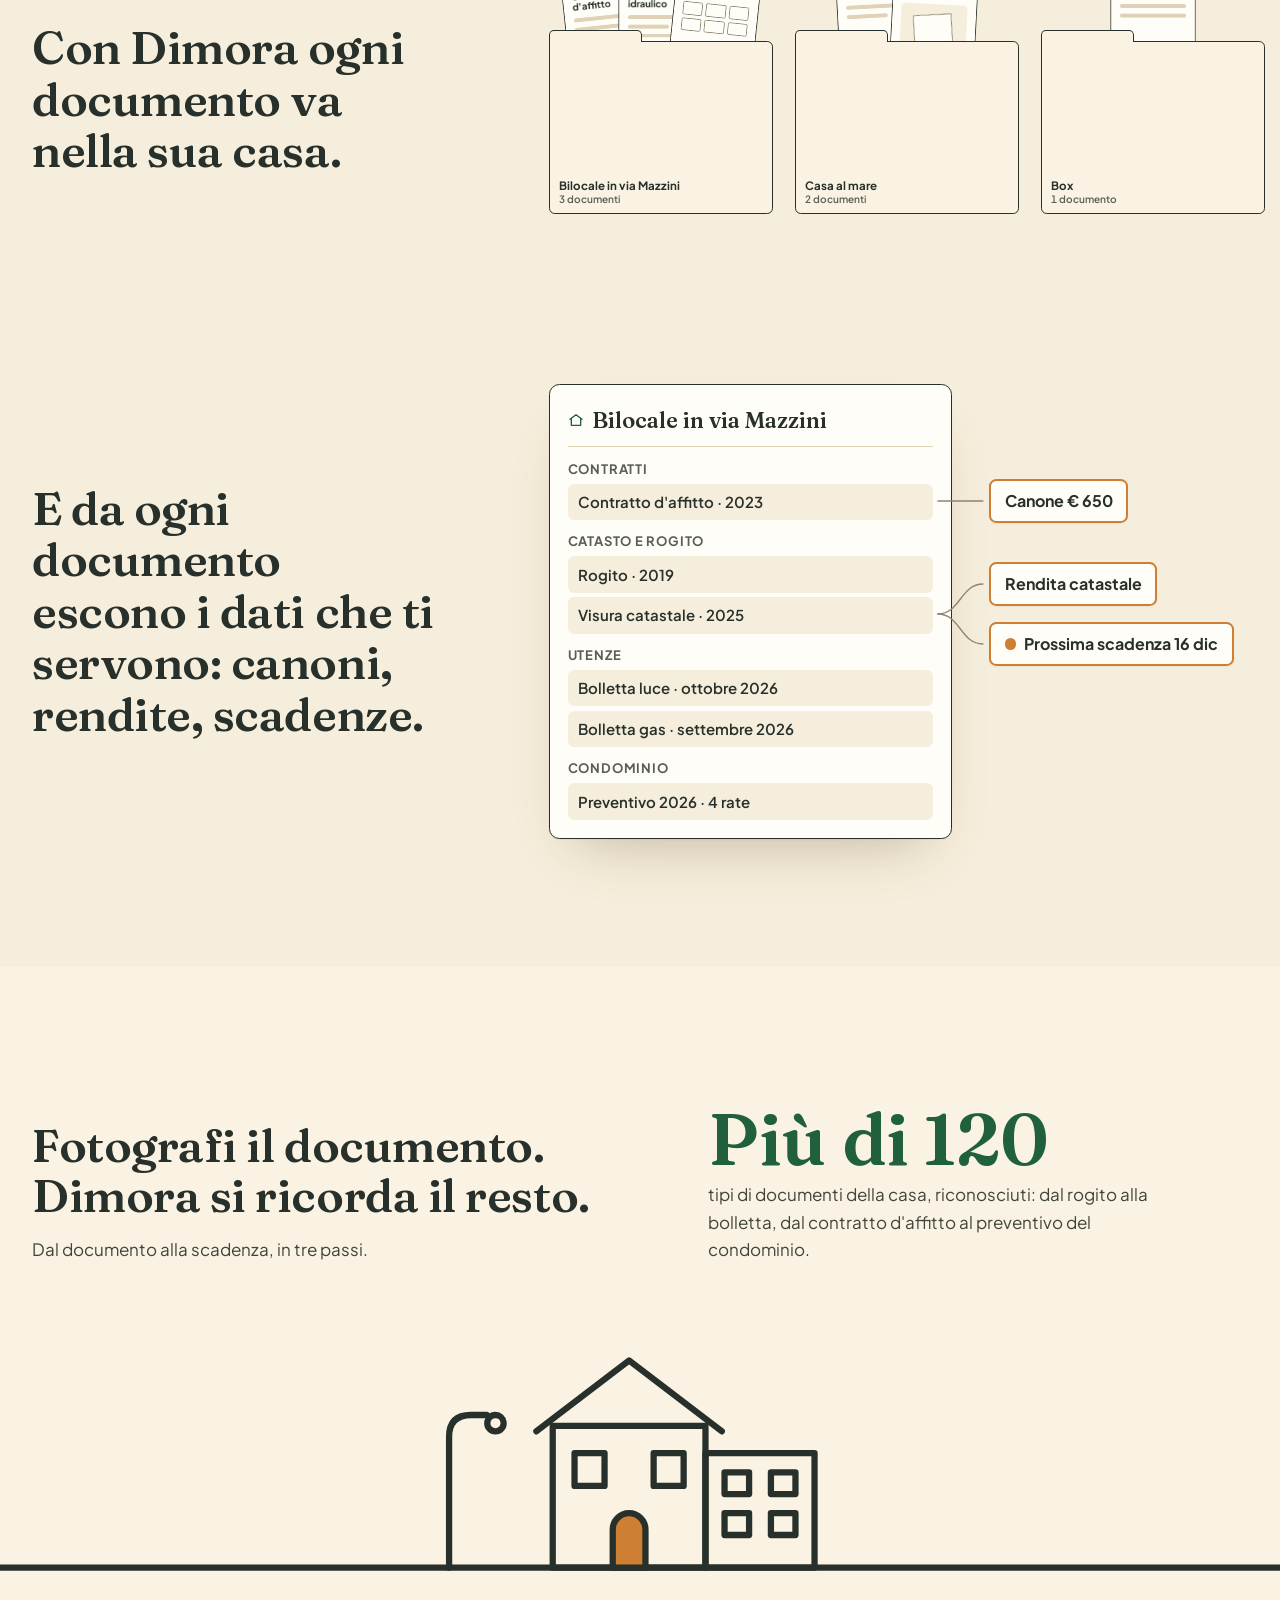
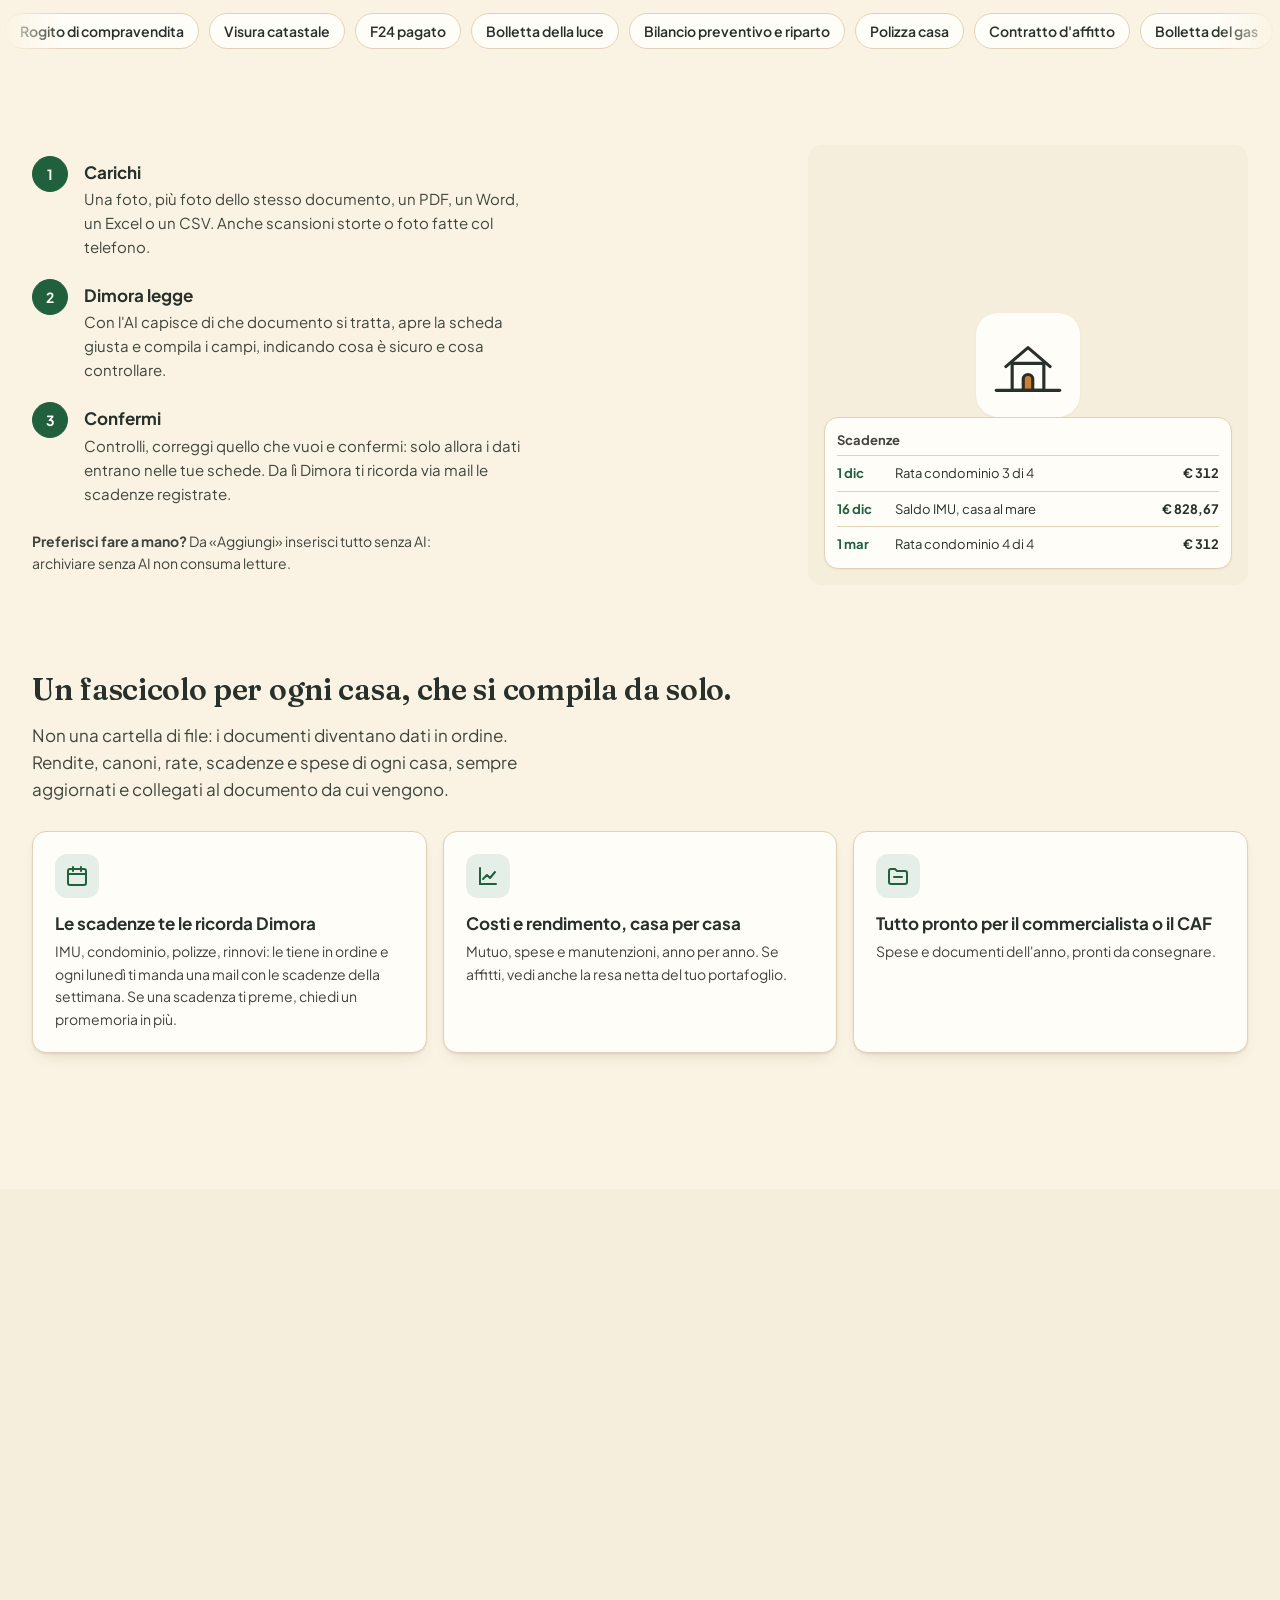
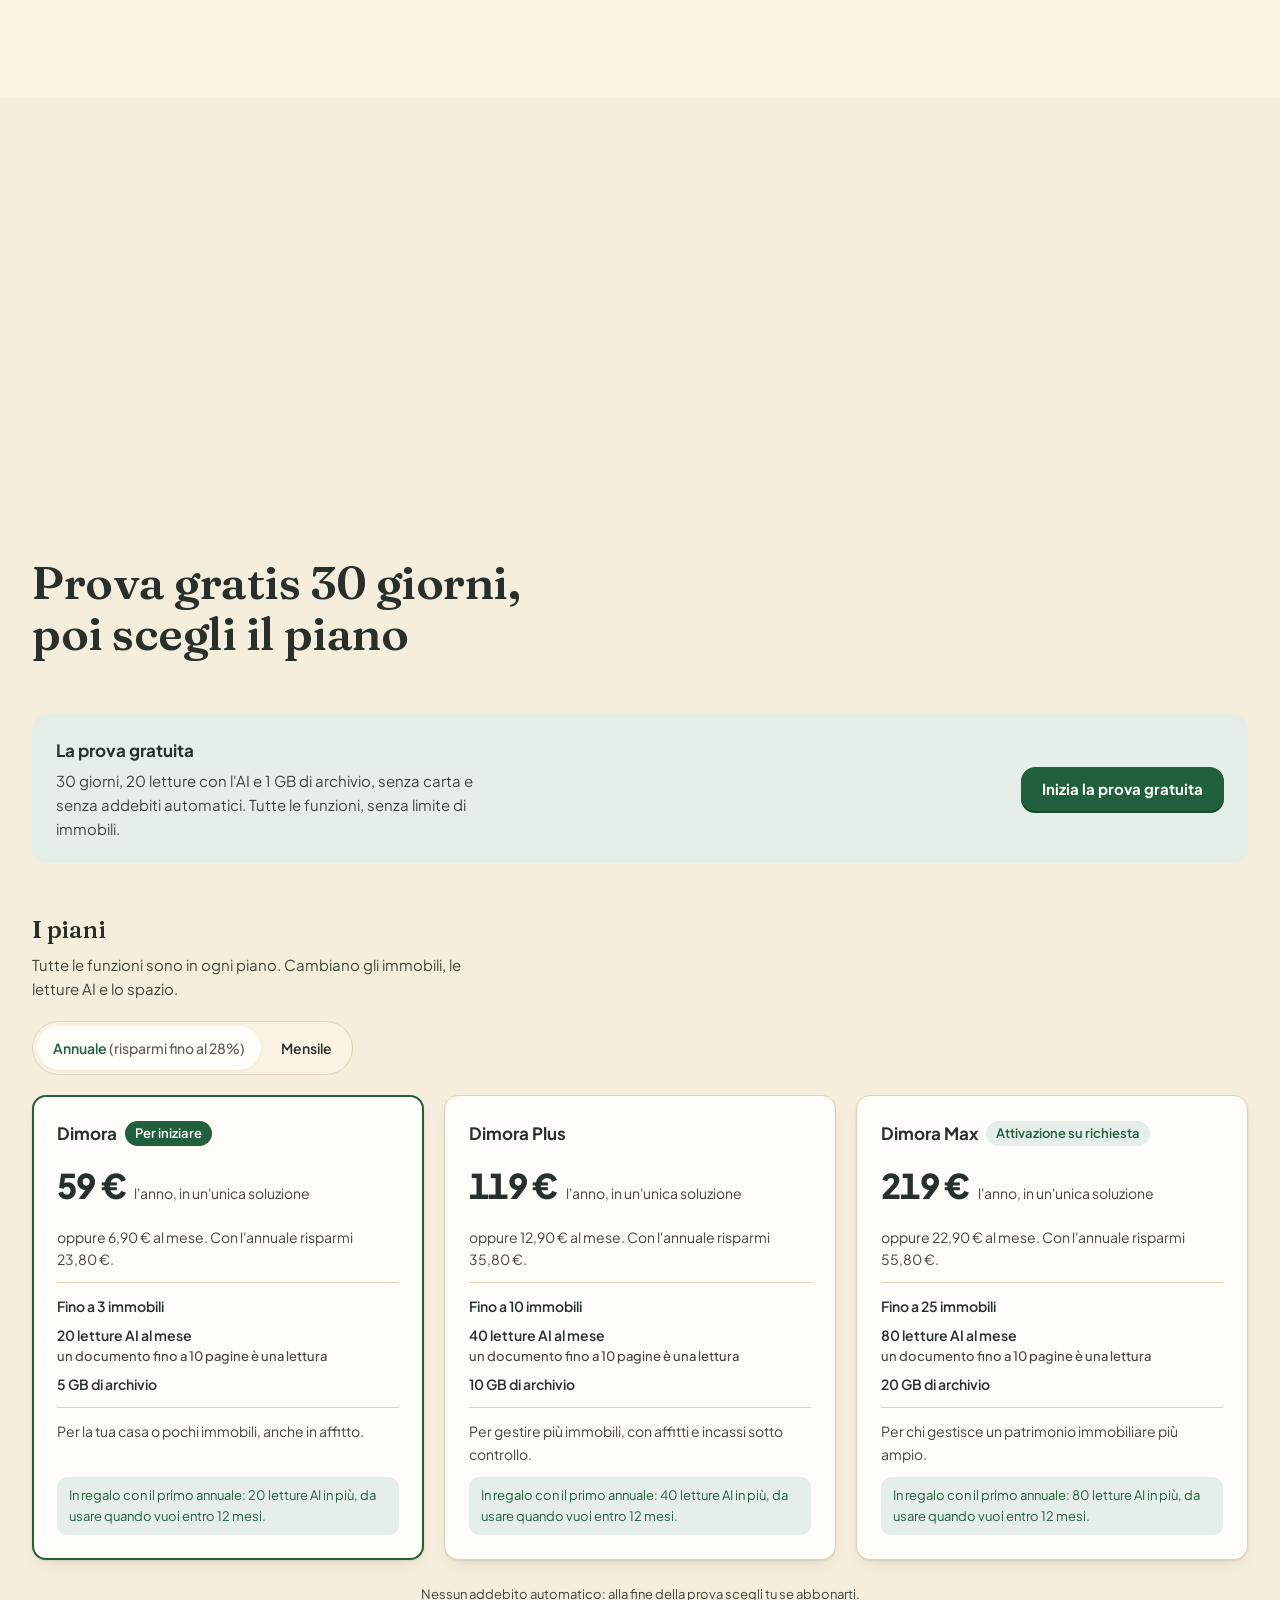
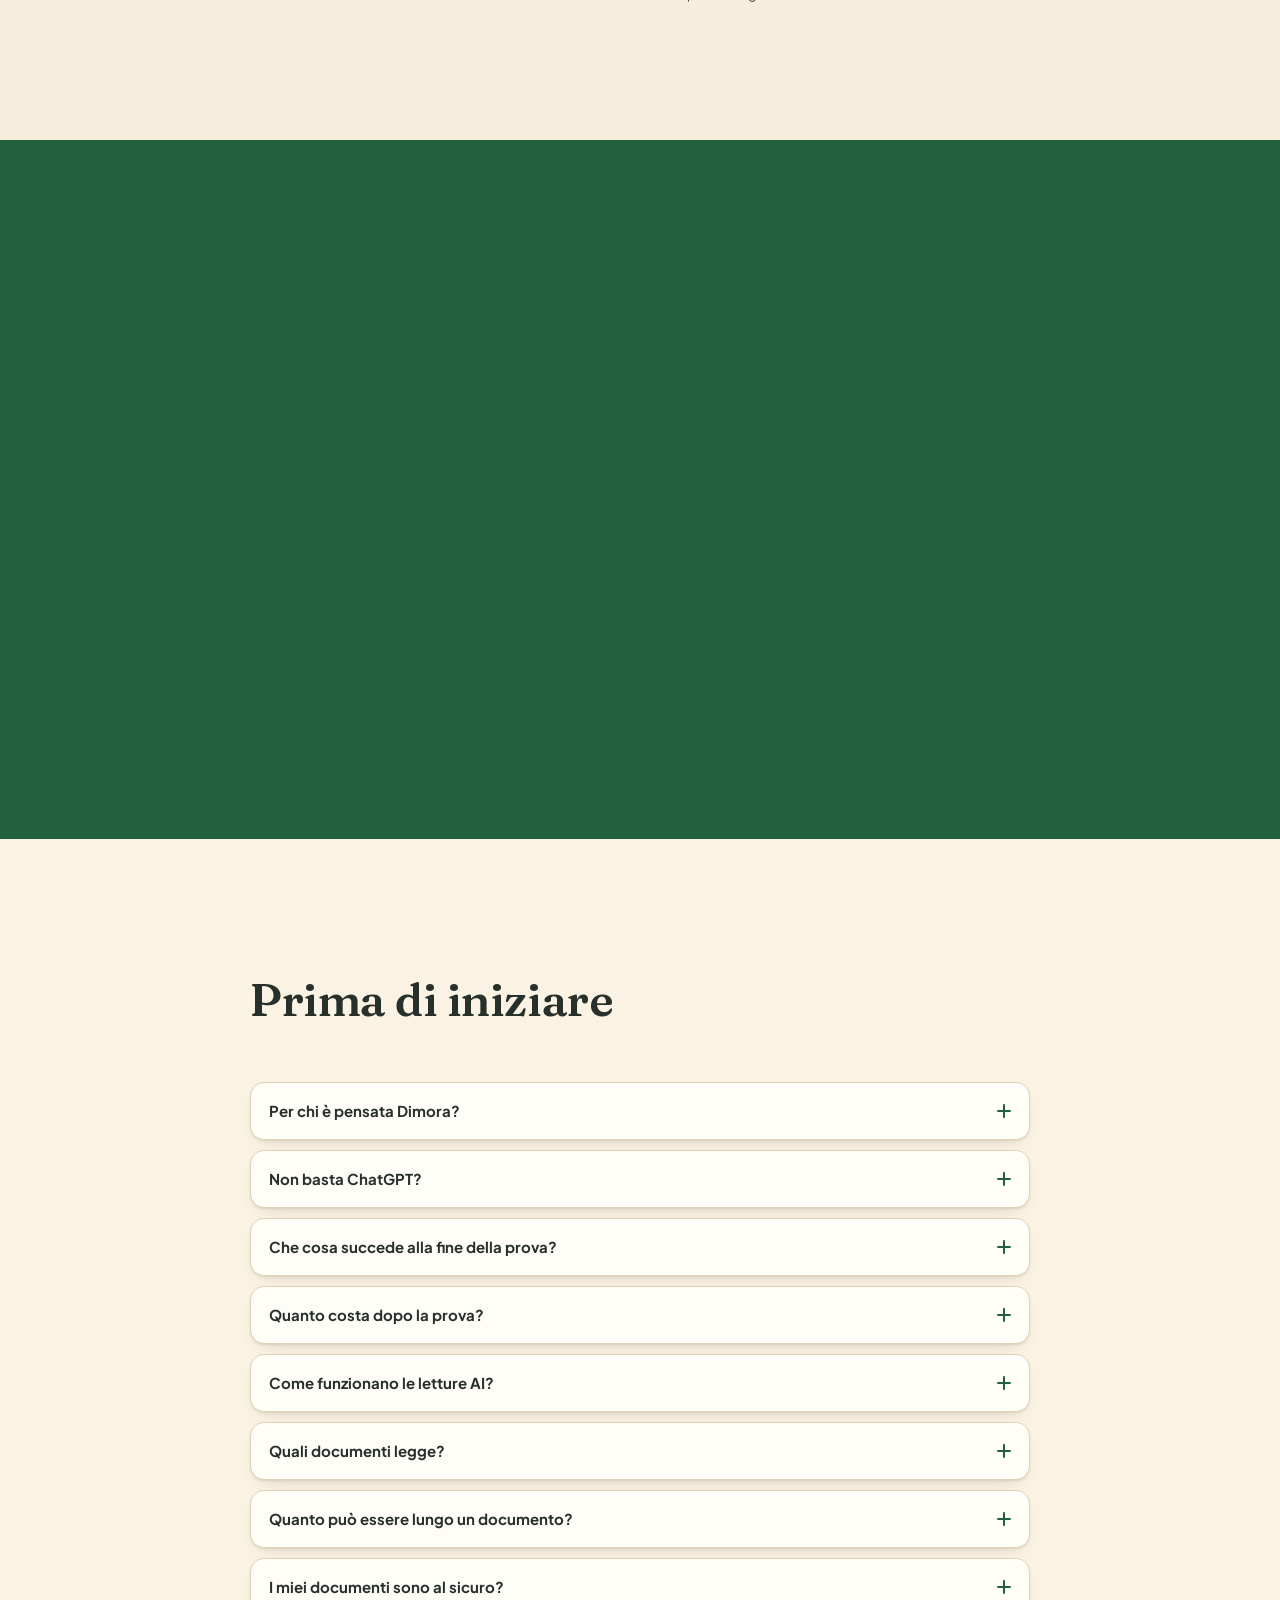
==== commit 15ab5df2: "landing, ottavo giro: ritmo e animazioni, colori e stacchi Animazioni: ogni animazione parte quando " ====
--- a/index.html
+++ b/index.html
@@ -83,7 +83,6 @@
       <a href="/#come">Come funziona</a>
       <a href="/#affitti">Se affitti</a>
       <a href="/#immobili">I tuoi immobili</a>
-      <a href="/#novita">Novità</a>
       <a href="/#prezzi">Prezzi</a>
     </nav>
     <div class="testata-azioni">
@@ -95,7 +94,6 @@
           <a href="/#come">Come funziona</a>
           <a href="/#affitti">Se affitti</a>
           <a href="/#immobili">I tuoi immobili</a>
-          <a href="/#novita">Novità</a>
           <a href="/#prezzi">Prezzi</a>
           <a href="/#domande">Domande</a>
           <a href="https://app.dimorapp.com/login" data-evento="clic_accedi" data-posizione="menu_telefono">Accedi</a>
@@ -109,7 +107,7 @@
 <main id="contenuto">
 
 <!-- 1. L'APERTURA, come la landing di prima, nella veste nuova. Le due schermate sono l'app vera nella veste nuova,
-     con dati inventati (strumenti/fotografa-app.mjs). Il titolo entra riga per riga. -->
+     con dati inventati (strumenti/fotografa-app.mjs). Il titolo entra intero (ottavo giro, 11/11). -->
 <section class="apertura">
   <div class="contenitore apertura-griglia">
     <div class="apertura-testo">
@@ -119,19 +117,22 @@
       <p class="apertura-motto">Archivia<span class="punto">.</span> Compila<span class="punto">.</span> Ricorda<span class="punto">.</span> Fa i conti<span class="punto">.</span></p>
       <div class="apertura-azioni">
         <a class="btn btn-principale btn-grande" href="https://app.dimorapp.com/login" data-evento="clic_inizia_prova" data-posizione="apertura">Inizia la prova gratuita</a>
-        <p class="apertura-nota">30 giorni, 20 letture con l'AI, senza carta.</p>
+        <p class="apertura-nota">30 giorni gratis, senza carta.</p>
         <p class="apertura-sicuro"><a href="#sicurezza"><svg width="15" height="15" viewBox="0 0 24 24" fill="none" stroke="currentColor" stroke-width="2" stroke-linecap="round" stroke-linejoin="round" aria-hidden="true"><rect x="4.5" y="10.5" width="15" height="10" rx="2"/><path d="M8 10.5V7.5a4 4 0 0 1 8 0v3"/></svg><span>I tuoi documenti in un archivio privato e cifrato. Non li usiamo per addestrare modelli.</span></a></p>
       </div>
     </div>
     <div class="apertura-visivo">
-      <!-- La sequenza in tre tempi (terzo giro di Vitto, 25/10): (a) la bolletta di carta; (b) il telefono la inquadra e
-           scatta, con un lampo; (c) sul telefono i campi compilati e nel portatile spunta la scadenza nuova, evidenziata un
-           attimo. Si ripete con una pausa. Senza «vivo» (e con «meno animazioni») si vede l'ultimo fotogramma, fermo. -->
-      <div class="dispositivi" data-sequenza="gira">
+      <!-- Il ciclo dell'apertura (ottavo giro, 11/11), 8 secondi, si ripete: parte dal quadro fermo (i campi compilati
+           sul telefono, la scadenza nel portatile), poi il telefono inquadra la bolletta e scatta, i quattro campi si
+           compilano uno dopo l'altro, e nel portatile la scadenza nuova compare nella lista, evidenziata un attimo.
+           Il quadro fermo è quello che si vede senza script, con «meno animazioni» e finché la pagina non è pronta:
+           il ciclo lo accende lo script (data-sequenza="gira") dopo il caricamento, e lo spegne quando l'apertura esce
+           dallo schermo. La schermata «prima» (la lista senza la bolletta) si scarica solo allora. -->
+      <div class="dispositivi" data-sequenza>
         <div class="portatile">
           <div class="portatile-schermo">
-            <img class="schermo-prima" src="/assets/img/app-computer-prima.webp" alt="" width="1280" height="800" decoding="async" fetchpriority="high">
-            <img class="schermo-dopo" src="/assets/img/app-computer.webp" alt="Dimora dal computer: le scadenze delle case, con la bolletta della luce appena aggiunta, le rate del condominio, il saldo IMU della casa al mare e la TARI." width="1280" height="800" decoding="async">
+            <img class="schermo-dopo" src="/assets/img/app-computer.webp" alt="Dimora dal computer: le scadenze delle case, con la bolletta della luce appena aggiunta, le rate del condominio, il saldo IMU della casa al mare e la TARI." width="1280" height="800" decoding="async" fetchpriority="high">
+            <img class="schermo-prima" data-src="/assets/img/app-computer-prima.webp" alt="" width="1280" height="800" decoding="async">
             <span class="riga-nuova" aria-hidden="true"></span>
           </div>
           <svg class="portatile-base" viewBox="0 -9 1000 176" preserveAspectRatio="none" aria-hidden="true"><polygon class="tastiera-piano" points="50,0 950,0 1000,150 0,150"/><rect class="tastiera-cerniera" x="50" y="-8" width="900" height="9" rx="2"/><rect class="tastiera-tasto" x="100.0" y="10.0" width="53.4" height="13" rx="2"/><rect class="tastiera-tasto" x="157.4" y="10.0" width="53.4" height="13" rx="2"/><rect class="tastiera-tasto" x="214.9" y="10.0" width="53.4" height="13" rx="2"/><rect class="tastiera-tasto" x="272.3" y="10.0" width="53.4" height="13" rx="2"/><rect class="tastiera-tasto" x="329.7" y="10.0" width="53.4" height="13" rx="2"/><rect class="tastiera-tasto" x="387.1" y="10.0" width="53.4" height="13" rx="2"/><rect class="tastiera-tasto" x="444.6" y="10.0" width="53.4" height="13" rx="2"/><rect class="tastiera-tasto" x="502.0" y="10.0" width="53.4" height="13" rx="2"/><rect class="tastiera-tasto" x="559.4" y="10.0" width="53.4" height="13" rx="2"/><rect class="tastiera-tasto" x="616.9" y="10.0" width="53.4" height="13" rx="2"/><rect class="tastiera-tasto" x="674.3" y="10.0" width="53.4" height="13" rx="2"/><rect class="tastiera-tasto" x="731.7" y="10.0" width="53.4" height="13" rx="2"/><rect class="tastiera-tasto" x="789.1" y="10.0" width="53.4" height="13" rx="2"/><rect class="tastiera-tasto" x="846.6" y="10.0" width="53.4" height="13" rx="2"/><rect class="tastiera-tasto" x="94.5" y="26.5" width="54.2" height="13" rx="2"/><rect class="tastiera-tasto" x="152.7" y="26.5" width="54.2" height="13" rx="2"/><rect class="tastiera-tasto" x="210.9" y="26.5" width="54.2" height="13" rx="2"/><rect class="tastiera-tasto" x="269.1" y="26.5" width="54.2" height="13" rx="2"/><rect class="tastiera-tasto" x="327.4" y="26.5" width="54.2" height="13" rx="2"/><rect class="tastiera-tasto" x="385.6" y="26.5" width="54.2" height="13" rx="2"/><rect class="tastiera-tasto" x="443.8" y="26.5" width="54.2" height="13" rx="2"/><rect class="tastiera-tasto" x="502.0" y="26.5" width="54.2" height="13" rx="2"/><rect class="tastiera-tasto" x="560.2" y="26.5" width="54.2" height="13" rx="2"/><rect class="tastiera-tasto" x="618.4" y="26.5" width="54.2" height="13" rx="2"/><rect class="tastiera-tasto" x="676.6" y="26.5" width="54.2" height="13" rx="2"/><rect class="tastiera-tasto" x="734.9" y="26.5" width="54.2" height="13" rx="2"/><rect class="tastiera-tasto" x="793.1" y="26.5" width="54.2" height="13" rx="2"/><rect class="tastiera-tasto" x="851.3" y="26.5" width="54.2" height="13" rx="2"/><rect class="tastiera-tasto" x="89.0" y="43.0" width="55.0" height="13" rx="2"/><rect class="tastiera-tasto" x="148.0" y="43.0" width="55.0" height="13" rx="2"/><rect class="tastiera-tasto" x="207.0" y="43.0" width="55.0" height="13" rx="2"/><rect class="tastiera-tasto" x="266.0" y="43.0" width="55.0" height="13" rx="2"/><rect class="tastiera-tasto" x="325.0" y="43.0" width="55.0" height="13" rx="2"/><rect class="tastiera-tasto" x="384.0" y="43.0" width="55.0" height="13" rx="2"/><rect class="tastiera-tasto" x="443.0" y="43.0" width="55.0" height="13" rx="2"/><rect class="tastiera-tasto" x="502.0" y="43.0" width="55.0" height="13" rx="2"/><rect class="tastiera-tasto" x="561.0" y="43.0" width="55.0" height="13" rx="2"/><rect class="tastiera-tasto" x="620.0" y="43.0" width="55.0" height="13" rx="2"/><rect class="tastiera-tasto" x="679.0" y="43.0" width="55.0" height="13" rx="2"/><rect class="tastiera-tasto" x="738.0" y="43.0" width="55.0" height="13" rx="2"/><rect class="tastiera-tasto" x="797.0" y="43.0" width="55.0" height="13" rx="2"/><rect class="tastiera-tasto" x="856.0" y="43.0" width="55.0" height="13" rx="2"/><rect class="tastiera-tasto" x="83.5" y="59.5" width="55.8" height="13" rx="2"/><rect class="tastiera-tasto" x="143.3" y="59.5" width="55.8" height="13" rx="2"/><rect class="tastiera-tasto" x="203.1" y="59.5" width="55.8" height="13" rx="2"/><rect class="tastiera-tasto" x="262.9" y="59.5" width="55.8" height="13" rx="2"/><rect class="tastiera-tasto" x="322.6" y="59.5" width="55.8" height="13" rx="2"/><rect class="tastiera-tasto" x="382.4" y="59.5" width="55.8" height="13" rx="2"/><rect class="tastiera-tasto" x="442.2" y="59.5" width="55.8" height="13" rx="2"/><rect class="tastiera-tasto" x="502.0" y="59.5" width="55.8" height="13" rx="2"/><rect class="tastiera-tasto" x="561.8" y="59.5" width="55.8" height="13" rx="2"/><rect class="tastiera-tasto" x="621.6" y="59.5" width="55.8" height="13" rx="2"/><rect class="tastiera-tasto" x="681.4" y="59.5" width="55.8" height="13" rx="2"/><rect class="tastiera-tasto" x="741.1" y="59.5" width="55.8" height="13" rx="2"/><rect class="tastiera-tasto" x="800.9" y="59.5" width="55.8" height="13" rx="2"/><rect class="tastiera-tasto" x="860.7" y="59.5" width="55.8" height="13" rx="2"/><rect class="tastiera-tasto" x="78.0" y="76.0" width="60" height="13" rx="2"/><rect class="tastiera-tasto" x="142.0" y="76.0" width="60" height="13" rx="2"/><rect class="tastiera-tasto" x="206.0" y="76.0" width="60" height="13" rx="2"/><rect class="tastiera-tasto" x="270.0" y="76.0" width="460.0" height="13" rx="2"/><rect class="tastiera-tasto" x="734.0" y="76.0" width="60" height="13" rx="2"/><rect class="tastiera-tasto" x="798.0" y="76.0" width="60" height="13" rx="2"/><rect class="tastiera-tasto" x="862.0" y="76.0" width="60" height="13" rx="2"/><rect class="tastiera-trackpad" x="380" y="100" width="240" height="40" rx="5"/><path class="tastiera-bordo" d="M0 150 H1000 V156 Q1000 166 986 166 H14 Q0 166 0 156 Z"/></svg>
@@ -149,6 +150,7 @@
             </div>
             <span class="lampo" aria-hidden="true"></span>
             <img class="schermo-campi" src="/assets/img/app-telefono.webp" alt="Dimora dal telefono: la bolletta appena letta, con fornitore, importo e scadenza da confermare." width="780" height="1688" decoding="async">
+            <span class="campi-vuoti" aria-hidden="true"><i></i><i></i><i></i><i></i><b></b><b></b><b></b><b></b></span>
           </div>
         </div>
         <img class="dimorino-apertura" src="/assets/img/dimorino-lettura.webp" alt="" width="382" height="336" decoding="async">
@@ -162,7 +164,7 @@
       <li><svg width="18" height="18" viewBox="0 0 24 24" fill="none" stroke="currentColor" stroke-width="2.4" stroke-linecap="round" stroke-linejoin="round" aria-hidden="true"><path d="M5 12.5 10 17l9-10"/></svg><span>Ogni immobile ha la sua scheda: documenti, spese, scadenze</span></li>
       <li><svg width="18" height="18" viewBox="0 0 24 24" fill="none" stroke="currentColor" stroke-width="2.4" stroke-linecap="round" stroke-linejoin="round" aria-hidden="true"><path d="M5 12.5 10 17l9-10"/></svg><span>Contratti, canoni incassati e mesi che mancano</span></li>
       <li><svg width="18" height="18" viewBox="0 0 24 24" fill="none" stroke="currentColor" stroke-width="2.4" stroke-linecap="round" stroke-linejoin="round" aria-hidden="true"><path d="M5 12.5 10 17l9-10"/></svg><span>Promemoria via mail per le tue scadenze</span></li>
-      <li><svg width="18" height="18" viewBox="0 0 24 24" fill="none" stroke="currentColor" stroke-width="2.4" stroke-linecap="round" stroke-linejoin="round" aria-hidden="true"><path d="M5 12.5 10 17l9-10"/></svg><span>Legge foto, PDF, Word ed Excel: più di 120 tipi di documenti</span></li>
+      <li><svg width="18" height="18" viewBox="0 0 24 24" fill="none" stroke="currentColor" stroke-width="2.4" stroke-linecap="round" stroke-linejoin="round" aria-hidden="true"><path d="M5 12.5 10 17l9-10"/></svg><span>Legge foto, PDF, Word ed Excel</span></li>
     </ul>
   </div>
 </section>
@@ -210,27 +212,57 @@
   </div>
 </section>
 
-<!-- 2. COME FUNZIONA, il cuore (testi della landing di prima: Come funziona e Che cosa fa per te). La casa grande si
-     traccia quando la sezione arriva, accanto il numero dei documenti che conta; il foglio scende nella casa e ne escono
-     le scadenze (dati di esempio). -->
+<!-- 2. COME FUNZIONA, il cuore. Ottavo giro (11/11): niente si ferma sullo schermo. In testa il titolo e il numero dei
+     documenti, fisso a 120; sotto, la casa grande, che si traccia una volta sola quando entra, e la fila dei nomi veri
+     dei documenti (dal catalogo dell'app), che scorre piano e si ferma al passaggio del mouse. Poi i tre passi, col
+     foglio che scende nella casa e le scadenze che ne escono, una volta sola. Senza script e con «meno animazioni»: la
+     casa disegnata, la fila ferma e a capo. -->
 <section class="sezione" id="come">
   <div class="contenitore">
-    <!-- Scena B (quinto giro, 27/10): la casa grande, senza riquadro e col tratto spesso. Con «vivo» la parte interna resta
-         ferma sotto la testata per circa un'altezza di schermo, e la casa si disegna con lo scorrimento (e si cancella
-         risalendo); il numero dei documenti segue la stessa corsa. Senza script e con «meno animazioni»: la casa disegnata,
-         il numero al suo valore, niente di fermo. -->
     <div class="casa-scena" data-casa-scena>
-      <div class="casa-fermo">
-        <div class="casa-testo">
-          <div class="casa-titoli">
-            <h2 class="titolo-sezione" data-parole>Fotografi il documento. Dimora si ricorda il resto.</h2>
-            <p class="sezione-sotto">Dal documento alla scadenza, in tre passi.</p>
-          </div>
-          <p class="numero-documenti" data-numero><span class="numero-grande">Più di <span class="numero-cifra" data-conta="120">120</span></span> <span class="numero-frase">tipi di documenti della casa, riconosciuti: dal rogito alla bolletta, dal contratto d'affitto al preventivo del condominio.</span></p>
-        </div>
-        <div class="casa-disegno" data-disegno aria-hidden="true">
-          <svg class="casa-grande" viewBox="0 0 220 110" fill="none" stroke="#27302A" stroke-width="1.8" stroke-linejoin="round" stroke-linecap="round"><path pathLength="1" style="--i:0" d="M110 100H-590"></path><path pathLength="1" style="--i:0" d="M110 100H810"></path><path pathLength="1" style="--i:1" d="M72 50l34-26 34 26"></path><rect pathLength="1" style="--i:2" x="78" y="48" width="56" height="52"></rect><rect pathLength="1" style="--i:3" x="134" y="58" width="40" height="42"></rect><rect pathLength="1" style="--i:4" x="86" y="58" width="11" height="12"></rect><rect pathLength="1" style="--i:4.4" x="115" y="58" width="11" height="12"></rect><rect pathLength="1" style="--i:5" x="141" y="65" width="9" height="8"></rect><rect pathLength="1" style="--i:5.3" x="158" y="65" width="9" height="8"></rect><rect pathLength="1" style="--i:5.6" x="141" y="80" width="9" height="8"></rect><rect pathLength="1" style="--i:5.9" x="158" y="80" width="9" height="8"></rect><path pathLength="1" style="--i:6.4" d="M40 100V52q0-8 8-8h6"></path><circle pathLength="1" style="--i:7" cx="57" cy="47" r="3"></circle><path class="porta" pathLength="1" style="--i:7.6" d="M100 100V86a6 6 0 0 1 12 0v14z" fill="#CE7F33"></path></svg>
-        </div>
+      <div class="casa-testo">
+        <div class="casa-titoli">
+          <h2 class="titolo-sezione" data-entra>Fotografi il documento. Dimora si ricorda il resto.</h2>
+          <p class="sezione-sotto">Dal documento alla scadenza, in tre passi.</p>
+        </div>
+        <p class="numero-documenti" data-numero data-entra><span class="numero-grande">Più di <span class="numero-cifra">120</span></span> <span class="numero-frase">tipi di documenti della casa, riconosciuti: dal rogito alla bolletta, dal contratto d'affitto al preventivo del condominio.</span></p>
+      </div>
+      <div class="casa-disegno" data-disegno aria-hidden="true">
+        <svg class="casa-grande" viewBox="0 0 220 110" fill="none" stroke="#27302A" stroke-width="1.8" stroke-linejoin="round" stroke-linecap="round"><path pathLength="1" style="--i:0" d="M110 100H-590"></path><path pathLength="1" style="--i:0" d="M110 100H810"></path><path pathLength="1" style="--i:1" d="M72 50l34-26 34 26"></path><rect pathLength="1" style="--i:2" x="78" y="48" width="56" height="52"></rect><rect pathLength="1" style="--i:3" x="134" y="58" width="40" height="42"></rect><rect pathLength="1" style="--i:4" x="86" y="58" width="11" height="12"></rect><rect pathLength="1" style="--i:4.4" x="115" y="58" width="11" height="12"></rect><rect pathLength="1" style="--i:5" x="141" y="65" width="9" height="8"></rect><rect pathLength="1" style="--i:5.3" x="158" y="65" width="9" height="8"></rect><rect pathLength="1" style="--i:5.6" x="141" y="80" width="9" height="8"></rect><rect pathLength="1" style="--i:5.9" x="158" y="80" width="9" height="8"></rect><path pathLength="1" style="--i:6.4" d="M40 100V52q0-8 8-8h6"></path><circle pathLength="1" style="--i:7" cx="57" cy="47" r="3"></circle><path class="porta" pathLength="1" style="--i:7.6" d="M100 100V86a6 6 0 0 1 12 0v14z" fill="#CE7F33"></path></svg>
+      </div>
+      <div class="tipi" data-tipi>
+<!--TIPI-->
+        <ul class="tipi-fila" aria-label="Alcuni dei documenti che Dimora riconosce">
+          <li>Rogito di compravendita</li>
+          <li>Visura catastale</li>
+          <li>F24 pagato</li>
+          <li>Bolletta della luce</li>
+          <li>Bilancio preventivo e riparto</li>
+          <li>Polizza casa</li>
+          <li>Contratto d'affitto</li>
+          <li>Bolletta del gas</li>
+          <li>Contratto di mutuo</li>
+          <li>Attestato energetico (APE)</li>
+          <li>Avviso di rata condominiale</li>
+          <li>Modello RLI</li>
+          <li>Fattura lavori o manutenzione</li>
+          <li>Certificazione degli interessi del mutuo</li>
+          <li>TARI (rifiuti)</li>
+          <li>Planimetria o mappa catastale</li>
+          <li>Ricevuta del canone</li>
+          <li>Preventivo lavori</li>
+          <li>Piano di ammortamento</li>
+          <li>Verbale dell'assemblea</li>
+          <li>Bolletta dell'acqua</li>
+          <li>Fattura del notaio</li>
+          <li>Deposito cauzionale</li>
+          <li>Tabelle millesimali</li>
+          <li>Dichiarazione dei redditi</li>
+          <li>Successione</li>
+          <li>Comodato d'uso</li>
+          <li>Canone RAI</li>
+        </ul>
+<!--/TIPI-->
       </div>
     </div>
     <div class="come-griglia">
@@ -259,32 +291,131 @@
       </div>
     </div>
 
-    <div class="racconto racconto-singolo" data-racconto>
+    <div class="funzioni">
+      <h3 class="titolo-blocco" data-entra>Un fascicolo per ogni casa, che si compila da solo.</h3>
+      <p class="sezione-sotto">Non una cartella di file: i documenti diventano dati in ordine. Rendite, canoni, rate, scadenze e spese di ogni casa, sempre aggiornati e collegati al documento da cui vengono.</p>
+      <div class="griglia-funzioni">
+        <div class="funzione" data-entra><span class="funzione-icona"><svg width="24" height="24" viewBox="0 0 24 24" fill="none" stroke="currentColor" stroke-width="2" stroke-linecap="round" stroke-linejoin="round" aria-hidden="true"><rect x="3" y="5" width="18" height="16" rx="2"/><path d="M16 3v4"/><path d="M8 3v4"/><path d="M3 10h18"/></svg></span><h4>Le scadenze te le ricorda Dimora</h4><p>IMU, condominio, polizze, rinnovi: le tiene in ordine e ogni lunedì ti manda una mail con le scadenze della settimana. Se una scadenza ti preme, chiedi un promemoria in più.</p></div>
+        <div class="funzione" data-entra><span class="funzione-icona"><svg width="24" height="24" viewBox="0 0 24 24" fill="none" stroke="currentColor" stroke-width="2" stroke-linecap="round" stroke-linejoin="round" aria-hidden="true"><path d="M4 20V4"/><path d="M4 20h16"/><path d="m7 15 4-4 3 3 5-6"/></svg></span><h4>Costi e rendimento, casa per casa</h4><p>Mutuo, spese e manutenzioni, anno per anno. Se affitti, vedi anche la resa netta del tuo portafoglio.</p></div>
+        <div class="funzione" data-entra><span class="funzione-icona"><svg width="24" height="24" viewBox="0 0 24 24" fill="none" stroke="currentColor" stroke-width="2" stroke-linecap="round" stroke-linejoin="round" aria-hidden="true"><path d="M3 7a2 2 0 0 1 2-2h4l2 2h8a2 2 0 0 1 2 2v9a2 2 0 0 1-2 2H5a2 2 0 0 1-2-2z"/><path d="M8 13h8"/></svg></span><h4>Tutto pronto per il commercialista o il CAF</h4><p>Spese e documenti dell'anno, pronti da consegnare.</p></div>
+      </div>
+    </div>
+  </div>
+</section>
+
+<!-- 4. SE AFFITTI UNA CASA (secondo giro di Vitto, 25/10): il contratto, l'affitto in chiaro, i canoni, il pacchetto
+     per il commercialista o il CAF, poi la spesa, la fattura e il bonifico. L'appartamento grande si traccia all'arrivo. -->
+<section class="sezione affitti" id="affitti">
+  <div class="contenitore">
+    <div class="testa-grande">
+      <div class="testa-grande-testo">
+        <h2 class="titolo-sezione" data-entra>Se affitti una casa</h2>
+        <p class="sezione-sotto">Contratti, incassi, ritardi e scadenze fiscali, contratto per contratto. E vedi quanto rendono i tuoi affitti.</p>
+      </div>
+      <div class="disegno-grande" data-disegno aria-hidden="true">
+        <svg class="casa-grande" viewBox="0 0 220 110" fill="none" stroke="#27302A" stroke-width="1.8" stroke-linejoin="round" stroke-linecap="round"><path pathLength="1" style="--i:0" d="M10 100h200"></path><rect pathLength="1" style="--i:1" x="72" y="28" width="74" height="72"></rect><path pathLength="1" style="--i:1.6" d="M68 28h82"></path><rect pathLength="1" style="--i:2.2" x="48" y="54" width="24" height="46"></rect><rect pathLength="1" style="--i:2.8" x="54" y="62" width="10" height="8"></rect><rect pathLength="1" style="--i:3.1" x="54" y="78" width="10" height="8"></rect><rect pathLength="1" style="--i:3.6" x="80" y="36" width="12" height="11"></rect><rect pathLength="1" style="--i:3.9" x="103" y="36" width="12" height="11"></rect><rect pathLength="1" style="--i:4.2" x="126" y="36" width="12" height="11"></rect><rect pathLength="1" style="--i:4.5" x="80" y="56" width="12" height="11"></rect><rect pathLength="1" style="--i:4.8" x="103" y="56" width="12" height="11"></rect><rect pathLength="1" style="--i:5.1" x="126" y="56" width="12" height="11"></rect><rect pathLength="1" style="--i:5.4" x="80" y="78" width="12" height="7"></rect><rect pathLength="1" style="--i:5.7" x="126" y="78" width="12" height="7"></rect><circle pathLength="1" style="--i:6.2" cx="174" cy="66" r="11"></circle><path pathLength="1" style="--i:6.6" d="M174 77v23"></path><path class="porta" pathLength="1" style="--i:7.2" d="M103 100v-11a6 6 0 0 1 12 0v11z" fill="#CE7F33"></path></svg>
+      </div>
+    </div>
+
+    <div class="racconto" data-racconto>
       <div class="racconto-griglia">
         <div class="racconto-storie">
-<!--RACCONTO-COME-->
-        <article class="storia" data-storia="carichi-al-resto">
-          <figure class="storia-locandina"><img src="/assets/novita/carichi-al-resto.webp" alt="" width="960" height="600" loading="lazy" decoding="async"></figure>
-          <h3 class="storia-titolo">Carichi, al resto pensa Dimora.</h3>
-          <p>Fotografi le pagine una per una o carichi un PDF: Dimora ricostruisce il documento, capisce che cos'è e ti avvisa se l'avevi già caricato.</p>
-          <a class="collegamento" href="/novita/carichi-al-resto">Leggi l'articolo</a>
-        </article>
-<!--/RACCONTO-COME-->
+<!--RACCONTO-AFFITTO-->
+        <article class="storia" data-storia="contratto" data-immagine="/assets/video/contratto-letto.webp" data-video="/assets/video/contratto-letto.mp4">
+          <figure class="storia-locandina"><img src="/assets/video/contratto-letto.webp" alt="" width="960" height="600" loading="lazy" decoding="async"></figure>
+          <h3 class="storia-titolo">Il contratto, letto per te.</h3>
+          <p>Carichi il contratto d'affitto: Dimora riconosce il tipo di contratto (4+4, 3+2 a canone concordato, transitorio, studenti, commerciale 6+6 e 9+9), compila inquilino, canone, durata, deposito e regime fiscale, e prepara le scadenze che contano: disdetta, scadenza del contratto, registrazione, cedolare.</p>
+        </article>
+        <article class="storia" data-storia="affitto-chiaro" data-immagine="/assets/video/carta-contratto.webp" data-video="/assets/video/carta-contratto.mp4">
+          <figure class="storia-locandina"><img src="/assets/video/carta-contratto.webp" alt="" width="960" height="600" loading="lazy" decoding="async"></figure>
+          <h3 class="storia-titolo">Il tuo contratto, in una carta sola.</h3>
+          <p>Quando scade, entro quando dare la disdetta, regime fiscale e deposito: tutto nella scheda della casa.</p>
+        </article>
+        <article class="storia" data-storia="canoni" data-immagine="/assets/video/canoni-mese.webp" data-video="/assets/video/canoni-mese.mp4">
+          <figure class="storia-locandina"><img src="/assets/video/canoni-mese.webp" alt="" width="960" height="600" loading="lazy" decoding="async"></figure>
+          <h3 class="storia-titolo">I canoni, mese per mese.</h3>
+          <p>Dal contratto Dimora prepara i canoni di ogni mese. Quando arriva il bonifico confermi l'incasso con un tocco, intero o in parte, e hai tutto sotto controllo.</p>
+        </article>
+        <article class="storia" data-storia="pacchetto-commercialista">
+          <figure class="storia-locandina"><img src="/assets/novita/pacchetto-commercialista.webp" alt="" width="960" height="600" loading="lazy" decoding="async"></figure>
+          <h3 class="storia-titolo">Al commercialista o al CAF, un pacchetto pronto.</h3>
+          <p>Per la dichiarazione dei redditi, i documenti di ogni casa e di ogni anno, con il riepilogo, pronti da mandare.</p>
+          <a class="collegamento" href="/novita/pacchetto-commercialista">Leggi l'articolo</a>
+        </article>
+<!--/RACCONTO-AFFITTO-->
         </div>
         <div class="racconto-schermo" aria-hidden="true"><div class="finestra" data-finestra><div class="finestra-barra"><span class="finestra-punti"><i></i><i></i><i></i></span><span class="finestra-indirizzo">app.dimorapp.com</span></div><div class="finestra-schermo" data-schermo></div><div class="finestra-avanzamento" data-avanzamento></div></div></div>
       </div>
     </div>
 
-    <div class="funzioni">
-      <h3 class="titolo-blocco" data-parole>Un fascicolo per ogni casa, che si compila da solo.</h3>
-      <p class="sezione-sotto">Non una cartella di file: i documenti diventano dati in ordine. Rendite, canoni, rate, scadenze e spese di ogni casa, sempre aggiornati e collegati al documento da cui vengono.</p>
-      <div class="griglia-funzioni">
-        <div class="funzione"><span class="funzione-icona"><svg width="24" height="24" viewBox="0 0 24 24" fill="none" stroke="currentColor" stroke-width="2" stroke-linecap="round" stroke-linejoin="round" aria-hidden="true"><path d="M4 8V6a2 2 0 0 1 2-2h2"/><path d="M16 4h2a2 2 0 0 1 2 2v2"/><path d="M20 16v2a2 2 0 0 1-2 2h-2"/><path d="M8 20H6a2 2 0 0 1-2-2v-2"/><path d="M8 12h8"/></svg></span><h4>Niente da compilare</h4><p>Riconosce più di 120 tipi di documenti della casa, dal rogito alla bolletta, e compila i campi indicando cosa controllare. Legge anche scansioni fino a 30 pagine.</p></div>
-        <div class="funzione"><span class="funzione-icona"><svg width="24" height="24" viewBox="0 0 24 24" fill="none" stroke="currentColor" stroke-width="2" stroke-linecap="round" stroke-linejoin="round" aria-hidden="true"><rect x="3" y="5" width="18" height="16" rx="2"/><path d="M16 3v4"/><path d="M8 3v4"/><path d="M3 10h18"/></svg></span><h4>Le scadenze te le ricorda Dimora</h4><p>IMU, condominio, polizze, rinnovi: le tiene in ordine e ogni lunedì ti manda una mail con le scadenze della settimana. Se una scadenza ti preme, chiedi un promemoria in più. L'IMU la stima con le aliquote ufficiali del tuo Comune.</p></div>
-        <div class="funzione"><span class="funzione-icona"><svg width="24" height="24" viewBox="0 0 24 24" fill="none" stroke="currentColor" stroke-width="2" stroke-linecap="round" stroke-linejoin="round" aria-hidden="true"><path d="M3 7a2 2 0 0 1 2-2h4l2 2h8a2 2 0 0 1 2 2v9a2 2 0 0 1-2 2H5a2 2 0 0 1-2-2z"/><path d="M8 13h8"/></svg></span><h4>Tutto pronto per il commercialista o il CAF</h4><p>Spese e documenti dell'anno, pronti da consegnare: riepilogo in CSV e PDF, originali in un file ZIP.</p></div>
-        <div class="funzione"><span class="funzione-icona"><svg width="24" height="24" viewBox="0 0 24 24" fill="none" stroke="currentColor" stroke-width="2" stroke-linecap="round" stroke-linejoin="round" aria-hidden="true"><path d="M3 11 12 4l9 7"/><path d="M5 10v10h14V10"/><path d="M10 20v-5h4v5"/></svg></span><h4>Ogni casa ha la sua scheda</h4><p>Prima casa, seconde case, box e immobili commerciali: ognuno con i suoi documenti, i suoi costi e le sue scadenze.</p></div>
-        <div class="funzione"><span class="funzione-icona"><svg width="24" height="24" viewBox="0 0 24 24" fill="none" stroke="currentColor" stroke-width="2" stroke-linecap="round" stroke-linejoin="round" aria-hidden="true"><path d="M4 20V4"/><path d="M4 20h16"/><path d="m7 15 4-4 3 3 5-6"/></svg></span><h4>Costi e rendimento, casa per casa</h4><p>Mutuo, spese e manutenzioni, anno per anno. Se affitti, vedi anche la resa netta del tuo portafoglio.</p></div>
-        <div class="funzione"><span class="funzione-icona"><svg width="24" height="24" viewBox="0 0 24 24" fill="none" stroke="currentColor" stroke-width="2" stroke-linecap="round" stroke-linejoin="round" aria-hidden="true"><rect x="5" y="3" width="14" height="18" rx="1.5"/><path d="M9 7h1"/><path d="M14 7h1"/><path d="M9 11h1"/><path d="M14 11h1"/><path d="M10 21v-4h4v4"/></svg></span><h4>Condominio: la tua quota</h4><p>Dal preventivo del condominio legge le rate della tua unità e le mette fra le scadenze. Il consuntivo lo trovi in archivio.</p></div>
+    <p class="nota-sezione">Gestisce anche affitti brevi e occasionali, con i soggiorni e il calendario dell'occupazione.</p>
+
+    <div class="commercialista">
+      <div>
+        <h3 class="titolo-blocco" data-entra>La spesa, la fattura e il bonifico, già insieme</h3>
+        <p class="sezione-sotto">Segni la spesa da portare al commercialista o al CAF e ci colleghi i suoi documenti. A fine anno Dimora prepara la consegna.</p>
+      </div>
+      <ol class="passi passi-piccoli">
+        <li class="passo"><span class="passo-num" aria-hidden="true">1</span><div><p>Segni la spesa: lavori in casa, lavori condominiali o interessi del mutuo.</p></div></li>
+        <li class="passo"><span class="passo-num" aria-hidden="true">2</span><div><p>Colleghi fattura e bonifico, già archiviati o da caricare.</p></div></li>
+        <li class="passo"><span class="passo-num" aria-hidden="true">3</span><div><p>Consegni tutto: riepilogo in CSV e PDF, originali in un file ZIP.</p></div></li>
+      </ol>
+      <p class="nota-sezione">Il trattamento fiscale lo valuta il professionista.</p>
+    </div>
+  </div>
+</section>
+
+<!-- 5. PER OGNI IMMOBILE CHE HAI (secondo giro di Vitto, 25/10): dal rogito alla visura, IMU, condominio, bollette,
+     bonus. Il testo sotto il titolo è quello di «Segui più case» della landing di prima. Il disegno: la casa col box. -->
+<section class="sezione immobili" id="immobili">
+  <div class="contenitore">
+    <div class="testa-disegno">
+      <div class="sezione-testa">
+        <h2 class="titolo-sezione" data-entra>Per ogni immobile che hai</h2>
+        <p class="sezione-sotto">La tua, quella al mare, quella dei tuoi genitori. IMU, rate di due condomini, bollette doppie: ogni casa ha la sua scheda, e Dimora ti ricorda le scadenze di tutte.</p>
+      </div>
+      <div class="disegno-sezione" data-disegno aria-hidden="true">
+        <svg viewBox="0 0 220 110" fill="none" stroke="#27302A" stroke-width="1.8" stroke-linejoin="round" stroke-linecap="round"><path pathLength="1" style="--i:0" d="M10 100h200"></path><path pathLength="1" style="--i:1" d="M42 50l34-26 34 26"></path><rect pathLength="1" style="--i:2" x="48" y="48" width="56" height="52"></rect><rect pathLength="1" style="--i:3" x="56" y="58" width="11" height="12"></rect><rect pathLength="1" style="--i:3.4" x="85" y="58" width="11" height="12"></rect><path pathLength="1" style="--i:4.2" d="M118 100V66l30-10 30 10v34"></path><path pathLength="1" style="--i:5" d="M128 100V76h40v24"></path><path pathLength="1" style="--i:5.6" d="M128 84h40M128 92h40"></path><path class="porta" pathLength="1" style="--i:6.4" d="M70 100V86a6 6 0 0 1 12 0v14z" fill="#CE7F33"></path></svg>
+      </div>
+    </div>
+
+    <div class="racconto" data-racconto>
+      <div class="racconto-griglia">
+        <div class="racconto-storie">
+<!--RACCONTO-IMMOBILI-->
+        <article class="storia" data-storia="rogito-visura" data-immagine="/assets/img/casa-e-box.svg">
+          <figure class="storia-locandina"><img src="/assets/img/casa-e-box.svg" alt="" width="800" height="500" loading="lazy" decoding="async"></figure>
+          <h3 class="storia-titolo">Dal rogito alla visura, i dati della casa compilati per te.</h3>
+          <p>Carichi il rogito, il contratto di mutuo o la visura catastale: Dimora legge rendite, categorie e dati del mutuo e li mette nella scheda della casa. Riconosce box e cantine, li lega alla loro abitazione, e per l'IMU sa che con la prima casa è esente una sola pertinenza per categoria: se ne hai due, te lo dice e calcola il giusto.</p>
+        </article>
+        <article class="storia" data-storia="imu-calcolata">
+          <figure class="storia-locandina"><img src="/assets/novita/imu-calcolata.webp" alt="" width="960" height="600" loading="lazy" decoding="async"></figure>
+          <h3 class="storia-titolo">L'IMU, calcolata.</h3>
+          <p>Per la seconda casa, i box e le cantine, con le aliquote del tuo Comune.</p>
+          <p class="storia-dato"><span class="storia-dato-testo">Una spesa importante, ogni anno: in media € 977 di IMU per una seconda casa nei capoluoghi. Dimora la calcola e la mette a budget, così non ti coglie di sorpresa.</span> <span class="storia-dato-fonte">Fonte: <a href="https://www.uil.it/documents/Uil_%20su_Imu_saldodicembre2025.pdf" rel="noopener">UIL, «Studio su saldo IMU 2025»</a></span></p>
+          <a class="collegamento" href="/novita/imu-calcolata">Leggi l'articolo</a>
+        </article>
+        <article class="storia" data-storia="rate-condominio">
+          <figure class="storia-locandina"><img src="/assets/novita/rate-condominio.webp" alt="" width="960" height="600" loading="lazy" decoding="async"></figure>
+          <h3 class="storia-titolo">Le rate del condominio, in ordine.</h3>
+          <p>Carichi il preventivo: Dimora trova le tue rate e le mette nelle scadenze.</p>
+          <p class="storia-dato"><span class="storia-dato-testo">Più di 45 milioni di italiani hanno a che fare con bilanci, preventivi e rate del condominio.</span> <span class="storia-dato-fonte">Fonte: <a href="https://www.italpress.com/vivere-in-condominio-arriva-la-guida-del-notariato/" rel="noopener">Notariato con ANACI, guida «Vivere in condominio»</a></span></p>
+          <a class="collegamento" href="/novita/rate-condominio">Leggi l'articolo</a>
+        </article>
+        <article class="storia" data-storia="bollette" data-immagine="/assets/img/app-bolletta-computer.webp">
+          <figure class="storia-locandina"><img src="/assets/img/app-bolletta-computer.webp" alt="" width="1280" height="800" loading="lazy" decoding="async"></figure>
+          <h3 class="storia-titolo">Bollette e utenze, sotto controllo.</h3>
+          <p>Bollette, rate del condominio, polizze, mutuo e lavori. Carichi il documento, Dimora prepara le scadenze e a fine anno sai quanto ti è costata.</p>
+        </article>
+        <article class="storia" data-storia="bonus-casa">
+          <figure class="storia-locandina"><img src="/assets/novita/bonus-casa.webp" alt="" width="960" height="600" loading="lazy" decoding="async"></figure>
+          <h3 class="storia-titolo">I bonus della casa, prima di pagare.</h3>
+          <p>Quando carichi un preventivo, una fattura o un bonifico, Dimora riconosce i lavori che possono avere un'agevolazione (ristrutturazione, ecobonus, bonus mobili, interessi del mutuo) e ti dice che cosa serve per non perderla: il bonifico giusto, la ricevuta ENEA, i documenti da portare al commercialista o al CAF.</p>
+          <a class="collegamento" href="/novita/bonus-casa">Leggi l'articolo</a>
+        </article>
+<!--/RACCONTO-IMMOBILI-->
+        </div>
+        <div class="racconto-schermo" aria-hidden="true"><div class="finestra" data-finestra><div class="finestra-barra"><span class="finestra-punti"><i></i><i></i><i></i></span><span class="finestra-indirizzo">app.dimorapp.com</span></div><div class="finestra-schermo" data-schermo></div><div class="finestra-avanzamento" data-avanzamento></div></div></div>
       </div>
     </div>
   </div>
@@ -297,7 +428,7 @@
 <section class="sezione risposte" id="risposte">
   <div class="contenitore">
     <div class="sezione-testa">
-      <h2 class="titolo-sezione" data-parole>Le risposte, senza cercare nei cassetti.</h2>
+      <h2 class="titolo-sezione" data-entra>Le risposte, senza cercare nei cassetti.</h2>
       <p class="sezione-sotto">Quello che oggi cerchi fra mail, estratti conto e cartelle, in Dimora lo trovi in un colpo d'occhio.</p>
     </div>
     <dl class="risposte-elenco">
@@ -327,148 +458,8 @@
   </div>
 </section>
 
-<!-- 4. SE AFFITTI UNA CASA (secondo giro di Vitto, 25/10): il contratto, l'affitto in chiaro, i canoni, il pacchetto
-     per il commercialista o il CAF, poi la spesa, la fattura e il bonifico. L'appartamento grande si traccia all'arrivo. -->
-<section class="sezione affitti" id="affitti">
-  <div class="contenitore">
-    <div class="testa-grande">
-      <div class="testa-grande-testo">
-        <h2 class="titolo-sezione" data-parole>Se affitti una casa</h2>
-        <p class="sezione-sotto">Contratti, incassi, ritardi e scadenze fiscali, contratto per contratto. E vedi quanto rendono i tuoi affitti.</p>
-      </div>
-      <div class="disegno-grande" data-disegno aria-hidden="true">
-        <svg class="casa-grande" viewBox="0 0 220 110" fill="none" stroke="#27302A" stroke-width="1.8" stroke-linejoin="round" stroke-linecap="round"><path pathLength="1" style="--i:0" d="M10 100h200"></path><rect pathLength="1" style="--i:1" x="72" y="28" width="74" height="72"></rect><path pathLength="1" style="--i:1.6" d="M68 28h82"></path><rect pathLength="1" style="--i:2.2" x="48" y="54" width="24" height="46"></rect><rect pathLength="1" style="--i:2.8" x="54" y="62" width="10" height="8"></rect><rect pathLength="1" style="--i:3.1" x="54" y="78" width="10" height="8"></rect><rect pathLength="1" style="--i:3.6" x="80" y="36" width="12" height="11"></rect><rect pathLength="1" style="--i:3.9" x="103" y="36" width="12" height="11"></rect><rect pathLength="1" style="--i:4.2" x="126" y="36" width="12" height="11"></rect><rect pathLength="1" style="--i:4.5" x="80" y="56" width="12" height="11"></rect><rect pathLength="1" style="--i:4.8" x="103" y="56" width="12" height="11"></rect><rect pathLength="1" style="--i:5.1" x="126" y="56" width="12" height="11"></rect><rect pathLength="1" style="--i:5.4" x="80" y="78" width="12" height="7"></rect><rect pathLength="1" style="--i:5.7" x="126" y="78" width="12" height="7"></rect><circle pathLength="1" style="--i:6.2" cx="174" cy="66" r="11"></circle><path pathLength="1" style="--i:6.6" d="M174 77v23"></path><path class="porta" pathLength="1" style="--i:7.2" d="M103 100v-11a6 6 0 0 1 12 0v11z" fill="#CE7F33"></path></svg>
-      </div>
-    </div>
-
-    <div class="racconto" data-racconto>
-      <div class="racconto-griglia">
-        <div class="racconto-storie">
-<!--RACCONTO-AFFITTO-->
-        <article class="storia" data-storia="contratto" data-immagine="/assets/video/contratto-letto.webp" data-video="/assets/video/contratto-letto.mp4">
-          <figure class="storia-locandina"><img src="/assets/video/contratto-letto.webp" alt="" width="960" height="600" loading="lazy" decoding="async"></figure>
-          <h3 class="storia-titolo">Il contratto, letto per te.</h3>
-          <p>Carichi il contratto d'affitto: Dimora riconosce il tipo di contratto (4+4, 3+2 a canone concordato, transitorio, studenti, commerciale 6+6 e 9+9), compila inquilino, canone, durata, deposito e regime fiscale, e prepara le scadenze che contano: disdetta, scadenza del contratto, registrazione, cedolare.</p>
-        </article>
-        <article class="storia" data-storia="affitto-chiaro" data-immagine="/assets/video/carta-contratto.webp" data-video="/assets/video/carta-contratto.mp4">
-          <figure class="storia-locandina"><img src="/assets/video/carta-contratto.webp" alt="" width="960" height="600" loading="lazy" decoding="async"></figure>
-          <h3 class="storia-titolo">Il tuo contratto, in una carta sola.</h3>
-          <p>Quando scade, entro quando dare la disdetta, regime fiscale e deposito: tutto nella scheda della casa.</p>
-        </article>
-        <article class="storia" data-storia="canoni" data-immagine="/assets/video/canoni-mese.webp" data-video="/assets/video/canoni-mese.mp4">
-          <figure class="storia-locandina"><img src="/assets/video/canoni-mese.webp" alt="" width="960" height="600" loading="lazy" decoding="async"></figure>
-          <h3 class="storia-titolo">I canoni, mese per mese.</h3>
-          <p>Dal contratto Dimora prepara i canoni di ogni mese. Quando arriva il bonifico confermi l'incasso con un tocco, intero o in parte, e hai tutto sotto controllo.</p>
-        </article>
-        <article class="storia" data-storia="pacchetto-commercialista">
-          <figure class="storia-locandina"><img src="/assets/novita/pacchetto-commercialista.webp" alt="" width="960" height="600" loading="lazy" decoding="async"></figure>
-          <h3 class="storia-titolo">Al commercialista o al CAF, un pacchetto pronto.</h3>
-          <p>Per la dichiarazione dei redditi, i documenti di ogni casa e di ogni anno, con il riepilogo, pronti da mandare.</p>
-          <a class="collegamento" href="/novita/pacchetto-commercialista">Leggi l'articolo</a>
-        </article>
-<!--/RACCONTO-AFFITTO-->
-        </div>
-        <div class="racconto-schermo" aria-hidden="true"><div class="finestra" data-finestra><div class="finestra-barra"><span class="finestra-punti"><i></i><i></i><i></i></span><span class="finestra-indirizzo">app.dimorapp.com</span></div><div class="finestra-schermo" data-schermo></div><div class="finestra-avanzamento" data-avanzamento></div></div></div>
-      </div>
-    </div>
-
-    <p class="nota-sezione">Gestisce anche affitti brevi e occasionali, con i soggiorni e il calendario dell'occupazione.</p>
-
-    <div class="commercialista">
-      <div>
-        <h3 class="titolo-blocco" data-parole>La spesa, la fattura e il bonifico, già insieme</h3>
-        <p class="sezione-sotto">Segni la spesa da portare al commercialista o al CAF e ci colleghi i suoi documenti. A fine anno Dimora prepara la consegna.</p>
-      </div>
-      <ol class="passi passi-piccoli">
-        <li class="passo"><span class="passo-num" aria-hidden="true">1</span><div><p>Segni la spesa: lavori in casa, lavori condominiali o interessi del mutuo.</p></div></li>
-        <li class="passo"><span class="passo-num" aria-hidden="true">2</span><div><p>Colleghi fattura e bonifico, già archiviati o da caricare.</p></div></li>
-        <li class="passo"><span class="passo-num" aria-hidden="true">3</span><div><p>Consegni tutto: riepilogo in CSV e PDF, originali in un file ZIP.</p></div></li>
-      </ol>
-      <p class="nota-sezione">Il trattamento fiscale lo valuta il professionista.</p>
-    </div>
-  </div>
-</section>
-
-<!-- 5. PER OGNI IMMOBILE CHE HAI (secondo giro di Vitto, 25/10): dal rogito alla visura, IMU, condominio, bollette,
-     bonus. Il testo sotto il titolo è quello di «Segui più case» della landing di prima. Il disegno: la casa col box. -->
-<section class="sezione immobili" id="immobili">
-  <div class="contenitore">
-    <div class="testa-disegno">
-      <div class="sezione-testa">
-        <h2 class="titolo-sezione" data-parole>Per ogni immobile che hai</h2>
-        <p class="sezione-sotto">La tua, quella al mare, quella dei tuoi genitori. IMU, rate di due condomini, bollette doppie: ogni casa ha la sua scheda, e Dimora ti ricorda le scadenze di tutte.</p>
-      </div>
-      <div class="disegno-sezione" data-disegno aria-hidden="true">
-        <svg viewBox="0 0 220 110" fill="none" stroke="#27302A" stroke-width="1.8" stroke-linejoin="round" stroke-linecap="round"><path pathLength="1" style="--i:0" d="M10 100h200"></path><path pathLength="1" style="--i:1" d="M42 50l34-26 34 26"></path><rect pathLength="1" style="--i:2" x="48" y="48" width="56" height="52"></rect><rect pathLength="1" style="--i:3" x="56" y="58" width="11" height="12"></rect><rect pathLength="1" style="--i:3.4" x="85" y="58" width="11" height="12"></rect><path pathLength="1" style="--i:4.2" d="M118 100V66l30-10 30 10v34"></path><path pathLength="1" style="--i:5" d="M128 100V76h40v24"></path><path pathLength="1" style="--i:5.6" d="M128 84h40M128 92h40"></path><path class="porta" pathLength="1" style="--i:6.4" d="M70 100V86a6 6 0 0 1 12 0v14z" fill="#CE7F33"></path></svg>
-      </div>
-    </div>
-
-    <div class="racconto" data-racconto>
-      <div class="racconto-griglia">
-        <div class="racconto-storie">
-<!--RACCONTO-IMMOBILI-->
-        <article class="storia" data-storia="rogito-visura" data-immagine="/assets/img/casa-e-box.svg">
-          <figure class="storia-locandina"><img src="/assets/img/casa-e-box.svg" alt="" width="800" height="500" loading="lazy" decoding="async"></figure>
-          <h3 class="storia-titolo">Dal rogito alla visura, i dati della casa compilati per te.</h3>
-          <p>Carichi il rogito, il contratto di mutuo o la visura catastale: Dimora legge rendite, categorie e dati del mutuo e li mette nella scheda della casa. Riconosce box e cantine, li lega alla loro abitazione, e per l'IMU sa che con la prima casa è esente una sola pertinenza per categoria: se ne hai due, te lo dice e calcola il giusto.</p>
-        </article>
-        <article class="storia" data-storia="imu-calcolata">
-          <figure class="storia-locandina"><img src="/assets/novita/imu-calcolata.webp" alt="" width="960" height="600" loading="lazy" decoding="async"></figure>
-          <h3 class="storia-titolo">L'IMU, calcolata.</h3>
-          <p>Per la seconda casa, i box e le cantine, con le aliquote del tuo Comune.</p>
-          <p class="storia-dato"><span class="storia-dato-testo">Una spesa importante, ogni anno: in media € 977 di IMU per una seconda casa nei capoluoghi. Dimora la calcola e la mette a budget, così non ti coglie di sorpresa.</span> <span class="storia-dato-fonte">Fonte: <a href="https://www.uil.it/documents/Uil_%20su_Imu_saldodicembre2025.pdf" rel="noopener">UIL, «Studio su saldo IMU 2025»</a></span></p>
-          <a class="collegamento" href="/novita/imu-calcolata">Leggi l'articolo</a>
-        </article>
-        <article class="storia" data-storia="rate-condominio">
-          <figure class="storia-locandina"><img src="/assets/novita/rate-condominio.webp" alt="" width="960" height="600" loading="lazy" decoding="async"></figure>
-          <h3 class="storia-titolo">Le rate del condominio, in ordine.</h3>
-          <p>Carichi il preventivo: Dimora trova le tue rate e le mette nelle scadenze.</p>
-          <p class="storia-dato"><span class="storia-dato-testo">Più di 45 milioni di italiani hanno a che fare con bilanci, preventivi e rate del condominio.</span> <span class="storia-dato-fonte">Fonte: <a href="https://www.italpress.com/vivere-in-condominio-arriva-la-guida-del-notariato/" rel="noopener">Notariato con ANACI, guida «Vivere in condominio»</a></span></p>
-          <a class="collegamento" href="/novita/rate-condominio">Leggi l'articolo</a>
-        </article>
-        <article class="storia" data-storia="bollette" data-immagine="/assets/img/app-bolletta-computer.webp">
-          <figure class="storia-locandina"><img src="/assets/img/app-bolletta-computer.webp" alt="" width="1280" height="800" loading="lazy" decoding="async"></figure>
-          <h3 class="storia-titolo">Bollette e utenze, sotto controllo.</h3>
-          <p>Bollette, rate del condominio, polizze, mutuo e lavori. Carichi il documento, Dimora prepara le scadenze e a fine anno sai quanto ti è costata.</p>
-        </article>
-        <article class="storia" data-storia="bonus-casa">
-          <figure class="storia-locandina"><img src="/assets/novita/bonus-casa.webp" alt="" width="960" height="600" loading="lazy" decoding="async"></figure>
-          <h3 class="storia-titolo">I bonus della casa, prima di pagare.</h3>
-          <p>Quando carichi un preventivo, una fattura o un bonifico, Dimora riconosce i lavori che possono avere un'agevolazione (ristrutturazione, ecobonus, bonus mobili, interessi del mutuo) e ti dice che cosa serve per non perderla: il bonifico giusto, la ricevuta ENEA, i documenti da portare al commercialista o al CAF.</p>
-          <a class="collegamento" href="/novita/bonus-casa">Leggi l'articolo</a>
-        </article>
-<!--/RACCONTO-IMMOBILI-->
-        </div>
-        <div class="racconto-schermo" aria-hidden="true"><div class="finestra" data-finestra><div class="finestra-barra"><span class="finestra-punti"><i></i><i></i><i></i></span><span class="finestra-indirizzo">app.dimorapp.com</span></div><div class="finestra-schermo" data-schermo></div><div class="finestra-avanzamento" data-avanzamento></div></div></div>
-      </div>
-    </div>
-  </div>
-</section>
-
-<!-- 6. LE NOVITÀ (terzo giro di Vitto, 25/10): un blocco corto, «Dimora cresce con te.», il link a tutte le novità
-     (/novita) e «In arrivo», due righe sole. Gli articoli restano pagine a sé. -->
-<section class="sezione novita" id="novita">
-  <div class="contenitore novita-blocco">
-<!--NOVITA-->
-    <div class="cresce">
-      <h2 class="titolo-sezione" data-parole>Dimora cresce con te.</h2>
-      <p class="sezione-sotto">Ogni settimana aggiungiamo qualcosa che ti toglie un pensiero sulle tue case. Le novità le trovi nell'app, raccontate una per una.</p>
-      <p class="cresce-firma">Il team di Dimora</p>
-      <a class="collegamento" href="/novita">Leggi tutte le novità</a>
-    </div>
-<!--/NOVITA-->
-<!--IN-ARRIVO-->
-    <div class="in-arrivo">
-      <h3 class="titolo-blocco">In arrivo</h3>
-      <ul class="in-arrivo-elenco">
-        <li><span class="in-arrivo-titolo">I canoni e le spese, abbinati dall'estratto conto.</span> <span class="in-arrivo-testo">Carichi l'estratto conto del mese: Dimora riconosce i canoni arrivati e le spese già pagate, e tu confermi con un tocco.</span></li>
-        <li><span class="in-arrivo-titolo">L'adeguamento ISTAT del canone, automatico.</span> <span class="in-arrivo-testo">Ogni anno Dimora calcola l'aggiornamento del tuo affitto con l'indice ufficiale e te lo ricorda.</span></li>
-        <li><span class="in-arrivo-titolo">Quando cambiano le regole, te lo diciamo noi.</span> <span class="in-arrivo-testo">Dimora tiene d'occhio le novità per chi possiede immobili e ti dice che cosa cambia per ognuna delle tue case.</span></li>
-      </ul>
-    </div>
-<!--/IN-ARRIVO-->
-  </div>
-</section>
+<!--CHI-LA-USA-->
+<!--/CHI-LA-USA-->
 
 <!-- 7. IL TELEFONO E GLI STORE (il riquadro della landing di prima; store «in arrivo», decisione di Vitto del 25/10). -->
 <section class="telefono-sezione">
@@ -491,7 +482,7 @@
 <section class="sezione prezzi" id="prezzi" data-prezzi>
   <div class="contenitore">
     <div class="sezione-testa">
-      <h2 class="titolo-sezione" data-parole>Prova gratis 30 giorni, poi scegli il piano</h2>
+      <h2 class="titolo-sezione" data-entra>Prova gratis 30 giorni, poi scegli il piano</h2>
     </div>
     <div class="prova">
       <div>
@@ -511,12 +502,12 @@
       <button class="interruttore-voce" type="button" data-periodo-scelta="mese" aria-pressed="false">Mensile</button>
     </div>
     <div class="piani">
-      <article class="piano" data-piano="Dimora">
-        <h4 class="piano-nome">Dimora</h4>
+      <article class="piano piano-evidenza" data-piano="Dimora">
+        <h4 class="piano-nome">Dimora <span class="piano-inizio">Per iniziare</span></h4>
         <div class="piano-prezzo piano-prezzo-anno"><span class="piano-cifra">59&nbsp;€</span><span class="piano-periodo">l'anno, in un'unica soluzione</span></div>
         <div class="piano-prezzo piano-prezzo-mese"><span class="piano-cifra">6,90&nbsp;€</span><span class="piano-periodo">al mese</span></div>
         <span class="piano-mese"><span class="piano-oppure">oppure 6,90&nbsp;€ al mese. </span><span class="piano-risparmio">Con l'annuale risparmi 23,80&nbsp;€.</span></span>
-        <ul class="piano-dotazione"><li>Fino a 3 immobili</li><li>20 letture AI al mese</li><li>5 GB di archivio</li></ul>
+        <ul class="piano-dotazione"><li>Fino a 3 immobili</li><li>20 letture AI al mese <span class="piano-lettura">un documento fino a 10 pagine è una lettura</span></li><li>5 GB di archivio</li></ul>
         <p class="piano-desc">Per la tua casa o pochi immobili, anche in affitto.</p>
         <p class="piano-regalo">In regalo con il primo annuale: 20 letture AI in più, da usare quando vuoi entro 12 mesi.</p>
       </article>
@@ -525,7 +516,7 @@
         <div class="piano-prezzo piano-prezzo-anno"><span class="piano-cifra">119&nbsp;€</span><span class="piano-periodo">l'anno, in un'unica soluzione</span></div>
         <div class="piano-prezzo piano-prezzo-mese"><span class="piano-cifra">12,90&nbsp;€</span><span class="piano-periodo">al mese</span></div>
         <span class="piano-mese"><span class="piano-oppure">oppure 12,90&nbsp;€ al mese. </span><span class="piano-risparmio">Con l'annuale risparmi 35,80&nbsp;€.</span></span>
-        <ul class="piano-dotazione"><li>Fino a 10 immobili</li><li>40 letture AI al mese</li><li>10 GB di archivio</li></ul>
+        <ul class="piano-dotazione"><li>Fino a 10 immobili</li><li>40 letture AI al mese <span class="piano-lettura">un documento fino a 10 pagine è una lettura</span></li><li>10 GB di archivio</li></ul>
         <p class="piano-desc">Per gestire più immobili, con affitti e incassi sotto controllo.</p>
         <p class="piano-regalo">In regalo con il primo annuale: 40 letture AI in più, da usare quando vuoi entro 12 mesi.</p>
       </article>
@@ -534,13 +525,12 @@
         <div class="piano-prezzo piano-prezzo-anno"><span class="piano-cifra">219&nbsp;€</span><span class="piano-periodo">l'anno, in un'unica soluzione</span></div>
         <div class="piano-prezzo piano-prezzo-mese"><span class="piano-cifra">22,90&nbsp;€</span><span class="piano-periodo">al mese</span></div>
         <span class="piano-mese"><span class="piano-oppure">oppure 22,90&nbsp;€ al mese. </span><span class="piano-risparmio">Con l'annuale risparmi 55,80&nbsp;€.</span></span>
-        <ul class="piano-dotazione"><li>Fino a 25 immobili</li><li>80 letture AI al mese</li><li>20 GB di archivio</li></ul>
+        <ul class="piano-dotazione"><li>Fino a 25 immobili</li><li>80 letture AI al mese <span class="piano-lettura">un documento fino a 10 pagine è una lettura</span></li><li>20 GB di archivio</li></ul>
         <p class="piano-desc">Per chi gestisce un patrimonio immobiliare più ampio.</p>
         <p class="piano-regalo">In regalo con il primo annuale: 80 letture AI in più, da usare quando vuoi entro 12 mesi.</p>
       </article>
     </div>
     <div class="piani-note">
-      <p>Una lettura AI copre fino a 10 pagine. Ti servono più letture? Ci sono i pacchetti aggiuntivi.</p>
       <p>Nessun addebito automatico: alla fine della prova scegli tu se abbonarti.</p>
     </div>
   </div>
@@ -550,7 +540,7 @@
 <section class="sezione sicurezza" id="sicurezza">
   <div class="contenitore">
     <div class="sezione-testa">
-      <h2 class="titolo-sezione" data-parole>A chi affidi i tuoi documenti</h2>
+      <h2 class="titolo-sezione" data-entra>A chi affidi i tuoi documenti</h2>
       <p class="sicurezza-evidenza">Rogiti, contratti ed estratti conto sono carte personali: le trattiamo così.</p>
     </div>
     <div class="sicurezza-elenco">
@@ -567,15 +557,14 @@
 <section class="sezione" id="domande">
   <div class="contenitore contenitore-stretto">
     <div class="sezione-testa">
-      <h2 class="titolo-sezione" data-parole>Prima di iniziare</h2>
+      <h2 class="titolo-sezione" data-entra>Prima di iniziare</h2>
     </div>
     <div class="domande">
       <details class="domanda"><summary><h3>Per chi è pensata Dimora?</h3><span class="domanda-segno" aria-hidden="true"></span></summary><p>Per chi gestisce direttamente i propri immobili, soprattutto chi ne ha più di uno: la casa in cui vive, le seconde case, quelle che affitta, quelle di famiglia. Per capire se ti è utile c'è la prova gratuita.</p></details>
       <details class="domanda"><summary><h3>Non basta ChatGPT?</h3><span class="domanda-segno" aria-hidden="true"></span></summary><p>Un assistente può leggere un documento. Dimora tiene il fascicolo di ogni casa negli anni, ti avvisa da sola quando qualcosa scade e fa i conti con le regole italiane, come l'IMU del tuo Comune.</p></details>
       <details class="domanda"><summary><h3>Che cosa succede alla fine della prova?</h3><span class="domanda-segno" aria-hidden="true"></span></summary><p>Nessun addebito: la carta non te la chiediamo. Se non scegli un piano, il tuo account resta in sola consultazione: vedi, scarichi ed esporti tutto quello che hai caricato. Quando scegli un piano riprendi da dove eri. Se hai più immobili di quelli del piano, scegli tu quali tenere in gestione: gli altri restano consultabili.</p></details>
       <details class="domanda"><summary><h3>Quanto costa dopo la prova?</h3><span class="domanda-segno" aria-hidden="true"></span></summary><p>Da 59&nbsp;€ l'anno o 6,90&nbsp;€ al mese. Tutte le funzioni sono in ogni piano: cambiano gli immobili, le letture AI e lo spazio. I tre piani sono nella sezione Prezzi, e senza una tua scelta non c'è nessun addebito. Se gestisci più di 25 immobili, scrivici.</p></details>
-      <details class="domanda"><summary><h3>Come funzionano le letture AI?</h3><span class="domanda-segno" aria-hidden="true"></span></summary><p>Una lettura copre fino a 10 pagine di un documento: per un contratto di 14 pagine ne servono 2. Archiviare un documento o inserire i dati a mano non consuma letture.</p></details>
-      <details class="domanda"><summary><h3>Posso avere più letture?</h3><span class="domanda-segno" aria-hidden="true"></span></summary><p>Sì, con i pacchetti aggiuntivi: 10 letture a 4,90&nbsp;€, 20 a 7,90&nbsp;€, 100 a 34,90&nbsp;€. Valgono 12 mesi e si comprano con un piano attivo.</p></details>
+      <details class="domanda"><summary><h3>Come funzionano le letture AI?</h3><span class="domanda-segno" aria-hidden="true"></span></summary><p>Una lettura copre fino a 10 pagine di un documento: per un contratto di 14 pagine ne servono 2. Archiviare un documento o inserire i dati a mano non consuma letture.</p><p>Ti servono più letture? Ci sono i pacchetti aggiuntivi: 10 letture a 4,90&nbsp;€, 20 a 7,90&nbsp;€, 100 a 34,90&nbsp;€. Valgono 12 mesi e si comprano con un piano attivo.</p></details>
       <details class="domanda"><summary><h3>Quali documenti legge?</h3><span class="domanda-segno" aria-hidden="true"></span></summary><p>Più di 120 tipi di documenti della casa: bollette, contratti d'affitto, preventivi e bilanci del condominio, F24, polizze, rogiti, conferme di prenotazione e molti altri, in foto, PDF, Word, Excel o CSV. Se un documento non lo riconosce, lo archivi lo stesso e compili a mano.</p></details>
       <details class="domanda"><summary><h3>Quanto può essere lungo un documento?</h3><span class="domanda-segno" aria-hidden="true"></span></summary><p>Nella beta Dimora legge fino a 30 pagine scansionate o fotografate per documento; un PDF con il testo anche di più. Se il documento è più lungo, prima della lettura ti avvisa che alcune pagine potrebbero restare fuori, e alla fine ti dice quante ne ha inviate in lettura.</p></details>
       <details class="domanda"><summary><h3>I miei documenti sono al sicuro?</h3><span class="domanda-segno" aria-hidden="true"></span></summary><p>I tuoi documenti sono conservati in un archivio privato e cifrato, accessibile dal tuo account. Puoi scaricarli o eliminarli quando vuoi.</p><p>La lettura AI ti aiuta a organizzare dati e scadenze, senza usare i documenti per addestrare modelli. Se preferisci, puoi archiviarli anche senza lettura automatica.</p><p>Per conoscere come trattiamo e proteggiamo i tuoi dati, leggi l'<a href="https://app.dimorapp.com/privacy">informativa sulla privacy</a>.</p></details>
@@ -591,7 +580,7 @@
     <div class="finale-riquadro">
       <img class="finale-dimorino" src="/assets/img/dimorino-cartelle.webp" alt="" width="460" height="453" loading="lazy" decoding="async">
       <div class="finale-testo">
-        <h2 class="titolo-sezione su-scuro" data-parole>Inizia dal primo documento</h2>
+        <h2 class="titolo-sezione su-scuro" data-entra>Inizia dal primo documento</h2>
         <p>Una bolletta o un contratto d'affitto bastano per vedere come funziona. La prova è gratuita: 30 giorni, senza carta. Entra e carica il tuo primo documento.</p>
         <a class="btn btn-chiaro btn-grande" href="https://app.dimorapp.com/login" data-evento="clic_inizia_prova" data-posizione="chiusura">Inizia la prova gratuita</a>
       </div>
@@ -608,7 +597,7 @@
       <span class="marchio"><span class="marchio-segno" aria-hidden="true"><svg viewBox="1 24 98 54" width="26" height="14"><circle cx="14" cy="51" r="10" fill="currentColor"/><rect x="11.5" y="59" width="5" height="16" rx="2" fill="currentColor"/><circle cx="86" cy="51" r="10" fill="currentColor"/><rect x="83.5" y="59" width="5" height="16" rx="2" fill="currentColor"/><polygon points="28,49 50,27 72,49" fill="currentColor"/><rect x="33" y="48" width="34" height="27" rx="2.5" fill="currentColor"/><path d="M45 68 L45 61.5 A5 5 0 0 1 55 61.5 L55 68 Z" fill="#CE7F33"/></svg></span><span class="marchio-nome">Dimora</span></span>
       <p>Contatti: <a href="mailto:assistenza@dimorapp.com">assistenza@dimorapp.com</a></p>
     </div>
-    <nav class="piede-colonna" aria-label="Prodotto"><span class="piede-titolo">Prodotto</span><a href="/#come">Come funziona</a><a href="/#affitti">Se affitti una casa</a><a href="/#immobili">Per ogni immobile che hai</a><a href="/#novita">Novità</a><a href="/#prezzi">Prezzi</a><a href="/#domande">Domande</a></nav>
+    <nav class="piede-colonna" aria-label="Prodotto"><span class="piede-titolo">Prodotto</span><a href="/#come">Come funziona</a><a href="/#affitti">Se affitti una casa</a><a href="/#immobili">Per ogni immobile che hai</a><a href="/#prezzi">Prezzi</a><a href="/#domande">Domande</a></nav>
     <nav class="piede-colonna" aria-label="Novità"><span class="piede-titolo">Novità</span>
 <!--PIEDE-NOVITA-->
       <a href="/novita/pacchetto-commercialista">Al commercialista o al CAF, un pacchetto pronto.</a>
--- a/assets/veste.css
+++ b/assets/veste.css
@@ -100,6 +100,9 @@
   /* L'ombra della finestra del racconto e dei pannelli che galleggiano: lo stesso colore dell'ombra della scheda,
      più ampia e più morbida. */
   --ombra-finestra: 0 28px 56px -28px rgb(74 52 16 / 0.32), 0 1px 2px rgb(74 52 16 / 0.06);
+  /* L'ombra delle carte della landing (ottavo giro, 12/11): lo stesso colore dell'ombra della scheda, un poco più
+     decisa, perché una carta si stacchi su tutti e due i toni di panna (--c-fondo e --c-fondo-tenue). */
+  --ombra-carta: 0 1px 2px rgb(74 52 16 / 0.10), 0 8px 18px -10px rgb(74 52 16 / 0.22);
 }
 
 @media (min-width: 64rem) {
--- a/assets/landing.css
+++ b/assets/landing.css
@@ -4,7 +4,11 @@
   Le animazioni si accendono con la classe «vivo» sull'<html>, che la testa della pagina mette solo se il sistema
   non chiede «meno animazioni». Senza quella classe (e senza script) la pagina è ferma e completa: la casa è già
   disegnata, ogni storia ha la sua immagine, i disegni delle sezioni sono già tracciati. Le parti che hanno bisogno dello script
-  (la finestra del racconto, le parole dei titoli) si accendono solo quando lo script le ha preparate.
+  (la finestra del racconto, le entrate) si accendono solo quando lo script le ha preparate.
+
+  La regola del movimento (ottavo giro, 11/11): un'animazione parte quando la sua sezione entra nello schermo, dura meno
+  di un secondo, poi resta ferma. Legata alla posizione dello scorrimento resta una scena sola, il fascicolo, e solo
+  da 768 px in su. In nessun punto dello scorrimento un testo è meno che pieno.
 */
 
 *, *::before, *::after { box-sizing: border-box; }
@@ -106,16 +110,35 @@
 }
 .su-scuro { color: var(--c-su-scuro); }
 .sezione { padding: var(--spazio-sezione) 0; }
+/* ── I fondi delle sezioni (ottavo giro, 12/11) ──
+   Le sezioni chiare si alternano fra i due toni di panna che la veste ha già, e due sezioni vicine non hanno mai lo
+   stesso: apertura (fondo), fascicolo (tenue), come funziona (fondo), se affitti (tenue), per ogni immobile (fondo),
+   le risposte (tenue), la storia (fondo), chi la usa quando c'è (tenue), telefono e prezzi (tenue; fondo se prima c'è
+   «Chi la usa»), domande (fondo), piè di pagina (tenue). Ogni sezione dice anche qual è l'altro tono (--c-contro): lo
+   usano i riquadri neutri che stanno direttamente sul fondo, per non sparirci dentro.
+   Due sezioni hanno il fondo verde del marchio: la sicurezza e la chiusura (.su-verde, più sotto). */
+body { --c-contro: var(--c-fondo-tenue); }
+.cassetto, .affitti, .risposte, .chi-la-usa, .telefono-sezione, .prezzi, .piede { background: var(--c-fondo-tenue); --c-contro: var(--c-fondo); }
+.chi-la-usa ~ .telefono-sezione, .chi-la-usa ~ .prezzi { background: var(--c-fondo); --c-contro: var(--c-fondo-tenue); }
+/* Il fondo verde: titoli e testi nel panna della pagina. I compiti del testo cambiano valore qui dentro, così ogni
+   testo, collegamento, icona e bordo della sezione si legge senza una regola per ognuno. */
+.sicurezza, .finale {
+  background: var(--c-principale); color: var(--c-fondo);
+  --c-testo: var(--c-fondo); --c-secondario: var(--c-fondo); --c-etichetta: var(--c-fondo);
+}
+:is(.sicurezza, .finale) :focus-visible { outline-color: var(--c-fondo); }
 /* Le sezioni sotto la prima schermata il browser le impagina quando ci si avvicina: la pagina si apre prima. */
-.lettera, .affitti, .immobili, .novita, .telefono-sezione, .prezzi, .sicurezza, #domande, .finale, .piede { content-visibility: auto; contain-intrinsic-size: auto 1000px; }
+/* Le sezioni che toccano un fondo verde (i prezzi e le domande) restano fuori (ottavo giro, 12/11): finché il browser non le
+   impagina, gli strumenti che misurano il contrasto ne leggono i testi sopra il verde della sezione vicina. */
+.lettera, .affitti, .immobili, .risposte, .chi-la-usa, .telefono-sezione, .sicurezza, .finale, .piede { content-visibility: auto; contain-intrinsic-size: auto 1000px; }
 /* Per un salto a una sezione (il menu, «Tutte le novità») lo script toglie questa scorciatoia: le altezze devono essere
    quelle vere, o il salto arriva nel posto sbagliato (misurato). */
-.cv-pieno :is(.lettera, .affitti, .immobili, .novita, .telefono-sezione, .prezzi, .sicurezza, #domande, .finale, .piede) { content-visibility: visible; }
+.cv-pieno :is(.lettera, .affitti, .immobili, .risposte, .chi-la-usa, .telefono-sezione, .sicurezza, .finale, .piede) { content-visibility: visible; }
 .sezione-testa { max-width: 720px; margin-bottom: clamp(32px, 6vw, 56px); }
 .sezione-sotto { margin-top: 14px; font-size: var(--text-sezione); color: var(--c-secondario); max-width: var(--riga-max); }
 /* I paragrafi restano leggibili anche con la colonna larga (sesto giro): al massimo circa 68 caratteri per riga. */
 main p, main dd { max-width: var(--riga-max); }
-.in-arrivo-elenco li, .articolo-passi li, .articolo-fonti li { max-width: var(--riga-max); }
+.articolo-passi li, .articolo-fonti li { max-width: var(--riga-max); }
 .etichetta {
   display: inline-flex; align-items: center; width: fit-content; padding: 3px 10px; border-radius: 999px;
   background: var(--c-stato-fondo); color: var(--c-stato-testo); font-size: var(--text-minimo); font-weight: 600;
@@ -129,11 +152,10 @@
   font-family: var(--font-titoli); font-weight: 600; letter-spacing: var(--spaziatura-titoli);
   font-size: var(--t-apertura); line-height: 1.06;
 }
-.titolo-apertura .riga { display: block; overflow: hidden; padding-bottom: .06em; margin-bottom: -.06em; }
-.titolo-apertura .riga > span { display: inline-block; }
+.titolo-apertura .riga { display: block; }
 .apertura-sotto { margin-top: 18px; font-size: clamp(17px, 2.1vw, 19px); color: var(--c-secondario); max-width: var(--riga-max); }
 .apertura-azioni { margin-top: 26px; display: flex; flex-wrap: wrap; align-items: center; gap: 12px 18px; }
-.apertura-nota { font-size: var(--text-piccolo); color: var(--c-etichetta); }
+.apertura-nota { font-size: var(--text-piccolo); color: var(--c-secondario); }
 /* Quarto giro (26/10): il motto in carattere dei titoli, coi punti in ambra; sotto la nota, il lucchetto che porta alla
    sezione «A chi affidi i tuoi documenti». */
 .apertura-motto { margin-top: 16px; font-family: var(--font-titoli); font-weight: 600; letter-spacing: var(--spaziatura-titoli); font-size: clamp(20px, 2.6vw, 25px); line-height: 1.2; color: var(--c-testo); }
@@ -146,13 +168,14 @@
 /* I due schermi: il portatile dietro (schermo e, sotto, la base con la tastiera), davanti a destra il telefono, accanto
    la bolletta di carta che il telefono fotografa. */
 .dispositivi { position: relative; padding: 4% 0 12%; }
-.portatile { width: 84%; margin: 0 auto 0 6%; transform: translateY(calc(var(--p-apertura, 0) * -16px)); }
+.portatile { width: 84%; margin: 0 auto 0 6%; }
 .portatile-schermo {
   position: relative; border: 7px solid var(--c-cornice-schermo); border-bottom-width: 9px; border-radius: 14px 14px 4px 4px; overflow: hidden;
   background: var(--c-fondo); box-shadow: var(--ombra-finestra);
 }
 .portatile-schermo img { width: 100%; aspect-ratio: 8 / 5; object-fit: cover; object-position: top left; }
-.portatile-schermo .schermo-dopo { position: absolute; inset: 0; height: 100%; }
+/* La lista di prima, senza la bolletta: sta sopra quella di oggi e si vede solo durante il ciclo. */
+.portatile-schermo .schermo-prima { position: absolute; inset: 0; height: 100%; opacity: 0; }
 /* La scadenza nuova (la bolletta, la prima riga delle Scadenze): un riquadro ambra che compare un attimo. */
 .riga-nuova { position: absolute; left: 20.4%; top: 14%; width: 60%; height: 12%; border: 3px solid var(--c-accento); border-radius: 10px; opacity: 0; }
 .portatile-base { display: block; width: 111.11%; height: auto; aspect-ratio: 1000 / 120; margin: -1px 0 0 -5.555%; overflow: visible; }
@@ -165,11 +188,26 @@
 .tastiera-bordo { fill: var(--c-alluminio-ombra); }
 .telefono {
   position: absolute; right: 0; bottom: 0; width: 27%; padding: 5px; border-radius: 22px; background: var(--c-testo);
-  box-shadow: var(--ombra-finestra); transform: translateY(calc(var(--p-apertura, 0) * -40px));
+  box-shadow: var(--ombra-finestra);
 }
 .telefono-schermo { position: relative; border-radius: 17px; overflow: hidden; background: var(--c-fondo); }
 .telefono-schermo .schermo-campi { width: 100%; aspect-ratio: 390 / 844; object-fit: cover; object-position: top; }
 .telefono-isola { position: absolute; top: 9px; left: 50%; width: 26%; height: 7px; margin-left: -13%; border-radius: 4px; background: var(--c-testo); z-index: 3; }
+/* I quattro campi (titolo, categoria, fornitore, importo), vuoti: quattro coperture del colore del campo sopra la
+   schermata, che durante il ciclo si ritirano una dopo l'altra da sinistra a destra, come un testo che si scrive.
+   Ferme non si vedono. Le posizioni sono quelle dei campi in app-telefono.webp (780 × 1688). */
+.campi-vuoti { position: absolute; inset: 0; pointer-events: none; }
+.campi-vuoti i { position: absolute; left: 6.6%; width: 80%; height: 3.7%; background: var(--c-scheda); transform: scaleX(0); transform-origin: 100% 50%; }
+.campi-vuoti i:nth-child(1) { top: 41.7%; }
+.campi-vuoti i:nth-child(2) { top: 51.8%; }
+.campi-vuoti i:nth-child(3) { top: 61.9%; }
+.campi-vuoti i:nth-child(4) { top: 72.1%; width: 40%; }
+/* Il campo che si sta compilando ha un anello ambra, un attimo: è il dato appena letto. Fermo non si vede. */
+.campi-vuoti b { position: absolute; left: 4.1%; width: 91.6%; height: 5.6%; border: 2px solid var(--c-accento); border-radius: 7px; opacity: 0; }
+.campi-vuoti b:nth-of-type(1) { top: 40.7%; }
+.campi-vuoti b:nth-of-type(2) { top: 50.8%; }
+.campi-vuoti b:nth-of-type(3) { top: 60.9%; }
+.campi-vuoti b:nth-of-type(4) { top: 71.1%; }
 /* La fotocamera: la bolletta inquadrata, il mirino, il pulsante dello scatto. Ferma (senza «vivo») non si vede. */
 .fotocamera { position: absolute; inset: 0; z-index: 1; background: var(--c-testo); display: grid; place-items: center; opacity: 0; }
 .fotocamera img { width: 84%; height: auto; transform: rotate(-3deg); }
@@ -183,12 +221,12 @@
 .lampo { position: absolute; inset: 0; z-index: 2; background: var(--c-su-scuro); opacity: 0; pointer-events: none; }
 .foto-carta {
   position: absolute; right: 24%; bottom: 3%; width: 19%; padding: 4px; background: var(--c-scheda); border-radius: 6px;
-  box-shadow: var(--ombra-finestra); transform: rotate(-7deg) translateY(calc(var(--p-apertura, 0) * -28px));
+  box-shadow: var(--ombra-finestra); rotate: -7deg;
 }
 .foto-carta img { border-radius: 3px; width: 100%; }
 .dimorino-apertura { position: absolute; right: 22%; top: -2%; width: 17%; height: auto; }
 .legame { display: flex; align-items: center; gap: 12px; margin-top: 6px; font-weight: 700; font-size: var(--text-piccolo); line-height: 1.35; }
-.bollino { flex: none; display: grid; place-items: center; width: 40px; height: 40px; border-radius: 50%; background: var(--c-accento); color: var(--c-su-scuro); }
+.bollino { flex: none; display: grid; place-items: center; width: 40px; height: 40px; border-radius: 50%; background: var(--c-principale); color: var(--c-su-scuro); }
 .didascalia { margin-top: 14px; display: grid; gap: 4px; font-size: var(--text-piccolo); color: var(--c-secondario); }
 .didascalia b { color: var(--c-testo); }
 .vantaggi { margin-top: clamp(36px, 6vw, 56px); display: grid; gap: 12px 28px; padding-top: 24px; border-top: 1px solid var(--c-riga); }
@@ -201,46 +239,57 @@
   .vantaggi { grid-template-columns: repeat(4, minmax(0, 1fr)); }
 }
 
-/* La sequenza d'apertura: il titolo riga per riga, poi il computer, il telefono, la foto, il legame. */
-.vivo .titolo-apertura .riga > span { transform: translateY(105%); animation: sale .8s cubic-bezier(.2, .7, .2, 1) forwards; }
-.vivo .titolo-apertura .riga:nth-child(2) > span { animation-delay: .12s; }
-.vivo .titolo-apertura .riga:nth-child(3) > span { animation-delay: .24s; }
-.vivo .occhiello, .vivo .apertura-sotto, .vivo .apertura-motto, .vivo .apertura-azioni, .vivo .legame, .vivo .didascalia, .vivo .vantaggi { opacity: 0; animation: compare .7s ease .45s forwards; }
-.vivo .apertura-azioni { animation-delay: .6s; }
-.vivo .portatile-schermo, .vivo .portatile-base { opacity: 0; animation: compare .9s cubic-bezier(.2, .7, .2, 1) .3s forwards; }
-.vivo .telefono { animation: entra-telefono 1s cubic-bezier(.2, .7, .2, 1) .7s both; }
-.vivo .foto-carta img { animation: entra-foto .9s cubic-bezier(.2, .7, .2, 1) .9s both; }
-.vivo .dimorino-apertura { animation: arriva .7s cubic-bezier(.2, .7, .2, 1) 1.4s both; }
-.vivo .legame { animation-delay: 1.5s; }
-.vivo .didascalia { animation-delay: 1.65s; }
-.vivo .vantaggi { animation-delay: 1.2s; }
-/* La sequenza in tre tempi (11 s, si ripete): 0-26% la fotocamera inquadra la bolletta e il mirino si stringe; 28% il
-   lampo dello scatto; 31-35% compaiono i campi compilati; 38-43% nel portatile spunta la scadenza nuova, 44-64% il
-   riquadro ambra; fino al 90% tutto fermo (la pausa), poi si torna alla fotocamera. Senza «vivo» resta l'ultimo
-   fotogramma: i campi sul telefono, la scadenza nel portatile. */
-.vivo [data-sequenza="gira"] .fotocamera { animation: seq-fotocamera 11s linear 2s infinite both; }
-.vivo [data-sequenza="gira"] .mirino { animation: seq-mirino 11s ease-out 2s infinite both; }
-.vivo [data-sequenza="gira"] .lampo { animation: seq-lampo 11s linear 2s infinite both; }
-.vivo [data-sequenza="gira"] .schermo-campi { animation: seq-campi 11s linear 2s infinite both; }
-.vivo [data-sequenza="gira"] .schermo-dopo { animation: seq-dopo 11s linear 2s infinite both; }
-.vivo [data-sequenza="gira"] .riga-nuova { animation: seq-riga 11s ease-in-out 2s infinite both; }
-@keyframes seq-fotocamera { 0%, 30% { opacity: 1; } 34%, 91% { opacity: 0; } 97%, 100% { opacity: 1; } }
-@keyframes seq-mirino { 0%, 8% { transform: scale(1.12); } 22%, 100% { transform: scale(1); } }
-@keyframes seq-lampo { 0%, 26% { opacity: 0; } 28% { opacity: .95; } 33%, 100% { opacity: 0; } }
-@keyframes seq-campi { 0%, 31% { opacity: 0; } 35%, 91% { opacity: 1; } 96%, 100% { opacity: 0; } }
-@keyframes seq-dopo { 0%, 38% { opacity: 0; } 43%, 91% { opacity: 1; } 96%, 100% { opacity: 0; } }
-@keyframes seq-riga { 0%, 42% { opacity: 0; transform: scale(1.04); } 46% { opacity: 1; transform: scale(1); } 60% { opacity: 1; } 66%, 100% { opacity: 0; } }
+/* L'entrata dell'apertura (ottavo giro, 11/11): tutto entra intero, con una dissolvenza breve, e in meno di un secondo
+   è fermo. Il titolo non sale più riga per riga. */
+.vivo .titolo-apertura, .vivo .occhiello, .vivo .apertura-sotto, .vivo .apertura-motto, .vivo .apertura-azioni, .vivo .legame, .vivo .didascalia, .vivo .vantaggi { opacity: 0; animation: compare .5s ease forwards; }
+.vivo .apertura-sotto, .vivo .apertura-motto { animation-delay: .1s; }
+.vivo .apertura-azioni { animation-delay: .2s; }
+.vivo .legame, .vivo .didascalia, .vivo .vantaggi { animation-delay: .35s; }
+.vivo .portatile-schermo, .vivo .portatile-base { opacity: 0; animation: compare .6s cubic-bezier(.2, .7, .2, 1) .1s forwards; }
+.vivo .telefono { animation: entra-telefono .6s cubic-bezier(.2, .7, .2, 1) .25s both; }
+.vivo .foto-carta img { animation: entra-foto .55s cubic-bezier(.2, .7, .2, 1) .35s both; }
+.vivo .dimorino-apertura { animation: arriva .5s cubic-bezier(.2, .7, .2, 1) .45s both; }
+/* Il ciclo dell'apertura (8 s, si ripete). Comincia e finisce sul quadro fermo, quello che si vede senza «vivo»: i campi
+   compilati sul telefono, la scadenza nel portatile. In mezzo: 9-13% il telefono torna alla fotocamera e il portatile
+   alla lista di prima; 13-30% il mirino si stringe sulla bolletta; 34% il lampo dello scatto; 35-39% compaiono i campi,
+   vuoti; 41-65% i quattro campi si compilano uno dopo l'altro; 67-72% nel portatile compare la scadenza nuova, 73-87%
+   il riquadro ambra. Lo accende lo script (data-sequenza="gira") a pagina pronta, e lo spegne fuori dallo schermo. */
+.vivo [data-sequenza="gira"] .fotocamera { animation: seq-fotocamera 8s linear infinite both; }
+.vivo [data-sequenza="gira"] .mirino { animation: seq-mirino 8s ease-out infinite both; }
+.vivo [data-sequenza="gira"] .lampo { animation: seq-lampo 8s linear infinite both; }
+.vivo [data-sequenza="gira"] .campi-vuoti i { animation: seq-campo 8s linear infinite both; }
+.vivo [data-sequenza="gira"] .campi-vuoti i:nth-child(2) { animation-delay: .48s; }
+.vivo [data-sequenza="gira"] .campi-vuoti i:nth-child(3) { animation-delay: .96s; }
+.vivo [data-sequenza="gira"] .campi-vuoti i:nth-child(4) { animation-delay: 1.44s; }
+.vivo [data-sequenza="gira"] .campi-vuoti b { animation: seq-anello 8s linear infinite both; }
+.vivo [data-sequenza="gira"] .campi-vuoti b:nth-of-type(2) { animation-delay: .48s; }
+.vivo [data-sequenza="gira"] .campi-vuoti b:nth-of-type(3) { animation-delay: .96s; }
+.vivo [data-sequenza="gira"] .campi-vuoti b:nth-of-type(4) { animation-delay: 1.44s; }
+.vivo [data-sequenza="gira"] .schermo-prima { animation: seq-prima 8s linear infinite both; }
+.vivo [data-sequenza="gira"] .riga-nuova { animation: seq-riga 8s ease-in-out infinite both; }
+@keyframes seq-fotocamera { 0%, 9% { opacity: 0; } 13%, 35% { opacity: 1; } 39%, 100% { opacity: 0; } }
+@keyframes seq-mirino { 0%, 13% { transform: scale(1.12); } 30%, 100% { transform: scale(1); } }
+@keyframes seq-lampo { 0%, 33% { opacity: 0; } 34.5% { opacity: .95; } 39%, 100% { opacity: 0; } }
+@keyframes seq-campo { 0%, 12.9% { transform: scaleX(0); } 13%, 41% { transform: scaleX(1); } 47%, 100% { transform: scaleX(0); } }
+@keyframes seq-anello { 0%, 40% { opacity: 0; } 42%, 49% { opacity: 1; } 55%, 100% { opacity: 0; } }
+@keyframes seq-prima { 0%, 9% { opacity: 0; } 13%, 67% { opacity: 1; } 72%, 100% { opacity: 0; } }
+@keyframes seq-riga { 0%, 69% { opacity: 0; transform: scale(1.04); } 73% { opacity: 1; transform: scale(1); } 87% { opacity: 1; } 92%, 100% { opacity: 0; } }
 @keyframes entra-telefono { from { opacity: 0; translate: 0 36px; } to { opacity: 1; translate: 0 0; } }
 @keyframes entra-foto { from { opacity: 0; transform: translateY(-24px) rotate(-8deg); } to { opacity: 1; transform: none; } }
 @keyframes arriva { from { opacity: 0; transform: translateY(10px) scale(.94); } to { opacity: 1; transform: none; } }
-@keyframes sale { to { transform: none; } }
 @keyframes compare { from { opacity: 0; transform: translateY(8px); } to { opacity: 1; transform: none; } }
 @keyframes traccia { to { stroke-dashoffset: 0; } }
 @keyframes porta { from { fill-opacity: 0; } to { fill-opacity: 1; } }
 
-/* ── I disegni delle sezioni: la casa, l'appartamento, la casa col box. Il tratto si disegna
-   scendendo e si cancella risalendo, il tocco ambra per ultimo: landing.js scrive lo spostamento di ogni
-   tratto. Senza «vivo» o prima che lo script li prenda (data-segue) sono già disegnati. I
+/* ── Le entrate (ottavo giro, 11/11): un blocco che sta sotto lo schermo aspetta (data-attesa, lo mette lo script) ed
+   entra intero quando arriva (data-visto), una volta sola, in meno di un secondo; poi lo script toglie i due segni.
+   Quello che è già sullo schermo non aspetta mai. Si usa «translate», che non tocca le trasformazioni del blocco. ── */
+.vivo [data-attesa] { opacity: 0; translate: 0 14px; }
+.vivo [data-attesa][data-visto] { opacity: 1; translate: none; transition: opacity .45s ease, translate .55s cubic-bezier(.2, .7, .2, 1); transition-delay: calc(var(--k, 0) * 70ms); }
+
+/* ── I disegni delle sezioni: la casa, l'appartamento, la casa col box. Si tracciano una volta sola, quando entrano
+   nello schermo (ottavo giro, 11/11): ogni tratto al suo turno (--i nello stile), il tocco ambra per ultimo, tutto in
+   meno di un secondo. Senza «vivo» o prima che lo script li prenda (data-traccia) sono già disegnati. I
    selettori guardano i figli dello svg e non [pathLength]: Chrome non ricalcolava lo stile su un attributo SVG col
    maiuscolo (misurato). ── */
 .testa-disegno { display: grid; gap: 8px 40px; align-items: end; margin-bottom: clamp(32px, 6vw, 56px); }
@@ -251,15 +300,20 @@
   .testa-disegno { grid-template-columns: minmax(0, 1fr) auto; }
   .disegno-sezione { order: 0; width: 440px; }
 }
-.vivo [data-disegno][data-segue] svg > * { stroke-dasharray: 1; }
+.vivo [data-disegno][data-traccia] svg > * { stroke-dasharray: 1; stroke-dashoffset: 1; }
+.vivo [data-disegno][data-traccia] svg > .porta { fill-opacity: 0; }
+.vivo [data-disegno][data-traccia][data-visto] svg > * { animation: traccia .42s ease-out both; animation-delay: calc(var(--i, 0) * 62ms); }
+.vivo [data-disegno][data-traccia][data-visto] svg > .porta { animation: traccia .42s ease-out both, porta .3s ease both; animation-delay: calc(var(--i, 0) * 62ms), calc(var(--i, 0) * 62ms + .2s); }
 
 /* ── SCENA A, «DAL CASSETTO AL FASCICOLO» (quinto giro, 27/10) ──
    Senza «vivo» (e senza script) la sezione è una sezione normale: i tre testi uno sotto l'altro e, accanto, lo stato
-   finale (la cartella di via Mazzini aperta, coi tre cartellini). Con «vivo» la sezione è alta tre altezze e mezzo di
-   schermo e la sua parte interna resta ferma sotto la testata: lo scorrimento lo traduce landing.js in posizioni (le
-   carte, le cartelle, la cartella che si apre, i cartellini) scritte come trasformazioni, cioè senza toccare
-   l'impaginazione. Il palco misura con le sue unità (cqw, cqh): le posizioni valgono al telefono e al computer. */
-.cassetto { padding: clamp(24px, 5vw, 56px) 0 clamp(56px, 9vw, 96px); background: var(--c-fondo-tenue); }
+   finale (la cartella di via Mazzini aperta, coi tre cartellini). Con «vivo», da 768 px in su, la sezione è alta una
+   schermata e mezza (ottavo giro, 11/11; prima tre e mezza) e la sua parte interna resta ferma sotto la testata: lo
+   scorrimento lo traduce landing.js in posizioni (le carte, le cartelle, la cartella che si apre, i cartellini)
+   scritte come trasformazioni, cioè senza toccare l'impaginazione. I tre testi sono sempre a opacità piena: se ne
+   vede uno alla volta e cambiano con uno stacco. Sotto i 768 px niente si ferma: i tre quadri fermi di «meno
+   animazioni». Il palco misura con le sue unità (cqw, cqh): le posizioni valgono al telefono e al computer. */
+.cassetto { padding: clamp(24px, 5vw, 56px) 0 clamp(56px, 9vw, 96px); }
 .cassetto-griglia { display: grid; gap: 20px; }
 .cassetto-testi { display: grid; gap: 14px; align-content: center; }
 .cassetto-testo { font-family: var(--font-titoli); font-weight: 600; letter-spacing: var(--spaziatura-titoli); font-size: var(--t-sezione-grande); line-height: 1.12; text-wrap: balance; max-width: 15em; }
@@ -346,37 +400,45 @@
   .cartellino:nth-of-type(2) { top: 39cqh; }
   .cartellino:nth-of-type(3) { top: 51cqh; }
 }
-.cartellino-scadenza { border-color: var(--c-accento); border-width: 2px; }
+/* L'ambra segna la cosa da guardare (ottavo giro, 12/11): qui il dato appena letto. I tre cartellini hanno il bordo
+   ambra; la scadenza in arrivo ha anche il punto. */
+.cartellino { border-color: var(--c-accento); border-width: 2px; }
 /* Col palco stretto la cartella aperta è più bassa (60cqh, qui sopra): i cartellini si posano sotto, mai sopra le righe. */
-@media (max-width: 63.99rem) {
-  /* Senza «vivo» (meno animazioni, niente script) il palco ha un'altezza sua: la cartella aperta si legge tutta. */
-  :root:not(.vivo) .cassetto-palco { height: 600px; }
-}
+/* Dove niente si ferma (senza «vivo», e al telefono) il palco ha un'altezza sua: la cartella aperta si legge tutta. */
+@media (max-width: 47.99rem) { .cassetto-palco { height: 600px; } }
+@media (min-width: 48rem) and (max-width: 63.99rem) { :root:not(.vivo) .cassetto-palco, .cassetto[data-quadri] .cassetto-palco { height: 600px; } }
 .cartellino-punto { width: 2.2cqmin; height: 2.2cqmin; border-radius: 50%; background: var(--c-accento); }
 
 /* Lo stato finale (senza «vivo», senza script, con «meno animazioni»): le carte e le cartelle non ci sono. */
 .carta-doc, .cartella { opacity: 0; }
 
-/* Con «vivo» la sezione si ferma: la parte interna resta sotto la testata per tutta la corsa. */
-.vivo .cassetto { height: 360vh; height: 360svh; padding: 0; }
-.vivo .cassetto-fermo { position: sticky; top: 64px; height: calc(100vh - 64px); height: calc(100svh - 64px); display: flex; align-items: center; overflow: hidden; }
-.vivo .cassetto-griglia { width: 100%; }
+/* Con «vivo», da 768 px in su, la sezione si ferma: la parte interna resta sotto la testata per tutta la corsa, che è
+   mezza schermata (la sezione è alta una schermata e mezza). Coi tre quadri (data-quadri) niente si ferma. */
+@media (min-width: 48rem) {
+  .vivo .cassetto:not([data-quadri]) { height: 150vh; height: 150svh; padding: 0; }
+  .vivo .cassetto:not([data-quadri]) .cassetto-fermo { position: sticky; top: 64px; height: calc(100vh - 64px); height: calc(100svh - 64px); display: flex; align-items: center; overflow: hidden; }
+  .vivo .cassetto:not([data-quadri]) .cassetto-griglia { width: 100%; }
+  .vivo .cassetto:not([data-quadri]) .cassetto-testi { position: relative; }
+}
 @media (min-width: 64rem) {
   /* Il palco riempie lo schermo (meno la testata e un margine): poco spazio bianco fra l'apertura e la scena. */
-  .vivo .cassetto-palco { height: min(860px, calc(100vh - 140px)); height: min(860px, calc(100svh - 140px)); }
-}
-.vivo .cassetto-testi { position: relative; }
-.vivo .cassetto-testi .cassetto-testo { will-change: opacity, transform; }
-@media (max-width: 63.99rem) {
-  .vivo .cassetto-fermo { align-items: stretch; padding: 16px 0; }
-  .vivo .cassetto-griglia { display: flex; flex-direction: column; gap: 12px; height: 100%; }
-  .vivo .cassetto-testo { font-size: clamp(24px, 7vw, 30px); }
-  .vivo .cassetto-palco { flex: 1; height: auto; min-height: 0; }
-}
+  .vivo .cassetto:not([data-quadri]) .cassetto-palco { height: min(860px, calc(100vh - 140px)); height: min(860px, calc(100svh - 140px)); }
+}
+@media (min-width: 48rem) and (max-width: 63.99rem) {
+  .vivo .cassetto:not([data-quadri]) .cassetto-fermo { align-items: stretch; padding: 16px 0; }
+  .vivo .cassetto:not([data-quadri]) .cassetto-griglia { display: flex; flex-direction: column; gap: 12px; height: 100%; }
+  .vivo .cassetto:not([data-quadri]) .cassetto-testo { font-size: clamp(24px, 7vw, 30px); }
+  .vivo .cassetto:not([data-quadri]) .cassetto-palco { flex: 1; height: auto; min-height: 0; }
+}
+/* Quando lo script ha preso la scena (data-segue) i tre testi stanno nello stesso posto e se ne vede uno: quello della
+   fase (data-attivo). Il cambio è uno stacco: il testo nuovo è subito pieno, e si assesta di pochi pixel. */
 .vivo .cassetto[data-segue] .cassetto-testi { display: grid; }
-.vivo .cassetto[data-segue] .cassetto-testo { grid-area: 1 / 1; align-self: center; }
-
-/* «Meno animazioni» (settimo giro, 28/10): la scena in tre quadri fermi, uno sotto l'altro, ognuno col suo testo accanto
+.vivo .cassetto[data-segue] .cassetto-testo { grid-area: 1 / 1; align-self: center; visibility: hidden; }
+.vivo .cassetto[data-segue] .cassetto-testo[data-attivo] { visibility: visible; animation: stacco .22s cubic-bezier(.2, .7, .2, 1); }
+@keyframes stacco { from { translate: 0 10px; } }
+
+/* «Meno animazioni» (settimo giro, 28/10) e, dall'ottavo giro, il telefono (sotto i 768 px): la scena in tre quadri
+   fermi, uno sotto l'altro, ognuno col suo testo accanto
    (al computer) o sopra (al telefono). Li prepara lo script (data-quadri): 1) le carte sparse, coi posti di oggi;
    2) le tre cartelle con le loro carte dentro e il contatore; 3) la cartella aperta, coi cartellini e le loro linee.
    Niente si ferma sullo schermo e niente si muove. */
@@ -395,27 +457,31 @@
 .casa-grande { width: 100%; height: auto; overflow: visible; stroke-width: 2.3; }
 @media (max-width: 63.99rem) { .casa-grande { stroke-width: 2.6; } }
 
-/* Scena B (quinto giro, 27/10): la casa di «Fotografi il documento», grande quanto la colonna e senza riquadro. Con
-   «vivo» la sezione è alta un'altezza di schermo in più e la parte interna resta ferma: la casa si disegna lungo quella
-   corsa (landing.js). Senza «vivo» niente si ferma e la casa è disegnata. */
-.casa-scena { margin-bottom: clamp(40px, 7vw, 72px); }
-/* Sesto giro (27/10): la scena della casa usa tutta la larghezza dello schermo: lo sfondo va da un bordo all'altro, e
-   la linea del suolo pure (nel disegno esce dal riquadro, dal centro verso i due lati); i testi restano nella colonna. */
-.casa-scena { position: relative; margin-inline: calc(50% - 50vw); padding-inline: calc(50vw - 50%); background: var(--c-fondo-tenue); }
-.casa-fermo { display: grid; gap: clamp(20px, 4vw, 40px); }
+/* La casa di «Fotografi il documento» (ottavo giro, 11/11): una fascia larga quanto lo schermo, che non si ferma. In
+   testa il titolo e, accanto, il numero dei documenti, fisso; sotto la casa, con la linea del suolo da un bordo
+   all'altro dello schermo (nel disegno esce dal riquadro, dal centro verso i due lati); sotto il suolo la fila dei
+   nomi dei documenti. I testi restano nella colonna. */
+.casa-scena { position: relative; margin-inline: calc(50% - 50vw); padding: 0 calc(50vw - 50%); margin-bottom: clamp(40px, 7vw, 72px); overflow-x: clip; }
 .casa-testo { display: grid; gap: 20px 56px; align-items: end; }
 .casa-testo .numero-documenti { margin-top: 0; }
-.casa-disegno svg { display: block; width: 100%; height: auto; max-width: 980px; margin: 0 auto; overflow: visible; }
+.casa-disegno { margin-top: clamp(16px, 3vw, 32px); }
+.casa-disegno svg { display: block; width: 100%; height: auto; max-width: 600px; margin: 0 auto; overflow: visible; }
 @media (min-width: 64rem) { .casa-testo { grid-template-columns: minmax(0, 1.15fr) minmax(0, 1fr); } }
-.vivo .casa-scena { height: calc(200vh - 64px); height: calc(200svh - 64px); margin-bottom: 0; }
-.vivo .casa-fermo { position: sticky; top: 64px; height: calc(100vh - 64px); height: calc(100svh - 64px); display: flex; flex-direction: column; justify-content: center; padding: 16px 0 24px; }
-.vivo .casa-disegno { flex: 1 1 auto; min-height: 0; display: flex; align-items: center; justify-content: center; }
-.vivo .casa-disegno svg { width: auto; height: 100%; max-height: 620px; max-width: 100%; }
-.vivo .casa-disegno[data-segue] svg { will-change: transform; }
+/* La fila dei nomi (ottavo giro, 11/11): nomi veri dal catalogo dell'app. Ferma, va a capo (senza «vivo»). Con «vivo»
+   sta su una riga; lo script la raddoppia e la fa scorrere piano, senza stacco (data-gira), e si ferma al passaggio
+   del mouse, col fuoco dentro e fuori dallo schermo (data-pausa). */
+.tipi { margin-inline: calc(50% - 50vw); padding: 18px 0 24px; overflow: hidden; }
+.tipi-fila { display: flex; flex-wrap: wrap; justify-content: center; row-gap: 8px; padding: 0 var(--margine); }
+.tipi-fila li { flex: none; margin: 0 5px; padding: 6px 14px; border: 1px solid var(--c-riga); border-radius: 999px; background: var(--c-scheda); font-size: var(--text-piccolo); font-weight: 600; white-space: nowrap; }
+.vivo .tipi { mask-image: linear-gradient(to right, transparent, black 5%, black 95%, transparent); }
+.vivo .tipi-fila { flex-wrap: nowrap; justify-content: flex-start; width: max-content; padding: 0; }
+.vivo .tipi[data-gira] .tipi-fila { animation: scorre var(--durata, 120s) linear infinite; }
+.vivo .tipi[data-gira]:hover .tipi-fila, .vivo .tipi[data-gira]:focus-within .tipi-fila, .vivo .tipi[data-gira][data-pausa] .tipi-fila { animation-play-state: paused; }
+@keyframes scorre { to { transform: translateX(-50%); } }
 @media (min-width: 64rem) { .testa-grande { grid-template-columns: minmax(0, 1fr) minmax(0, 1.04fr); } }
 .numero-documenti { margin-top: 28px; display: grid; gap: 6px; max-width: 30em; }
 .numero-grande { font-family: var(--font-titoli); font-weight: 600; letter-spacing: var(--spaziatura-titoli); font-size: clamp(44px, 9vw, 72px); line-height: 1; color: var(--c-principale); }
-.numero-cifra { font-variant-numeric: tabular-nums; display: inline-block; }
+.numero-cifra { font-variant-numeric: tabular-nums; }
 .numero-frase { font-size: var(--text-sezione); color: var(--c-secondario); }
 
 /* ── Come funziona ── */
@@ -431,24 +497,25 @@
 .passo h3 { font-size: var(--text-sezione); font-weight: 700; line-height: 1.3; margin: 5px 0 4px; }
 .passo p { color: var(--c-secondario); }
 .passi-piccoli .passo p { color: var(--c-testo); margin-top: 6px; }
-.passo[data-attivo] .passo-num { background: var(--c-principale); border-color: var(--c-principale); color: var(--c-su-scuro); }
+/* I tre numeri si accendono uno dopo l'altro quando la scena entra, e restano accesi. */
+.vivo [data-passi][data-visto] .passo-num { animation: passo-acceso .3s ease both; }
+.vivo [data-passi][data-visto] .passo:nth-child(2) .passo-num { animation-delay: .3s; }
+.vivo [data-passi][data-visto] .passo:nth-child(3) .passo-num { animation-delay: .6s; }
+@keyframes passo-acceso { to { background: var(--c-principale); border-color: var(--c-principale); color: var(--c-su-scuro); } }
 @media (min-width: 64rem) {
   .come-griglia { grid-template-columns: minmax(0, 1fr) minmax(0, 440px); align-items: center; }
 }
 
-/* La scena: il foglio scende nella casa, le scadenze ne escono. Le variabili le scrive lo script mentre si scorre;
-   i valori qui sotto sono il disegno fermo (foglio, casa e scadenze tutti visibili). */
-.scena {
-  --foglio: 0; --casa: 0; --r1: 1; --r2: 1; --r3: 1;
-  position: relative; height: 440px; border-radius: var(--radius-veste); background: var(--c-fondo-tenue); overflow: hidden;
-}
+/* La scena: il foglio scende nella casa, le scadenze ne escono. Una volta sola, quando la scena entra nello schermo
+   (ottavo giro, 11/11), in meno di un secondo: lo script la prepara (data-gioca) e la fa partire (data-visto). Ferma
+   (senza «vivo»): foglio, casa e scadenze tutti visibili. */
+.scena { position: relative; height: 440px; border-radius: var(--radius-veste); background: var(--c-contro); overflow: hidden; }
 .scena-foglio {
   position: absolute; left: 50%; top: 22px; width: 132px; height: 158px; padding: 14px 12px;
   background: var(--c-scheda); border: 1px solid var(--c-riga); border-radius: 6px; box-shadow: var(--ombra-scheda);
   display: flex; flex-direction: column; gap: 8px;
   transform-origin: 50% 100%;
-  transform: translateX(-50%) translateY(calc(var(--foglio) * 108px)) scale(calc(1 - var(--foglio) * .72)) rotate(calc((1 - var(--foglio)) * -4deg));
-  opacity: calc(1 - var(--foglio) * var(--foglio));
+  transform: translateX(-50%) rotate(-4deg);
 }
 .foglio-testa { font-size: 11px; font-weight: 700; line-height: 1.25; color: var(--c-testo); }
 .foglio-riga { display: block; height: 5px; border-radius: 3px; background: var(--c-riga); }
@@ -456,22 +523,26 @@
 .scena-casa {
   position: absolute; left: 50%; top: 168px; width: 104px; height: 104px; margin-left: -52px;
   display: grid; place-items: center; border-radius: 22px; background: var(--c-scheda); box-shadow: var(--ombra-scheda);
-  transform: scale(calc(1 + var(--casa) * .07));
 }
 .scena-casa svg { width: 76px; height: 76px; }
 .scena-scadenze {
   position: absolute; left: 16px; right: 16px; bottom: 16px; padding: 12px 12px 6px;
   background: var(--c-scheda); border: 1px solid var(--c-riga); border-radius: var(--radius-veste); box-shadow: var(--ombra-scheda);
 }
-.scadenze-titolo { display: block; font-size: var(--text-minimo); font-weight: 700; color: var(--c-etichetta); margin-bottom: 4px; }
+.scadenze-titolo { display: block; font-size: var(--text-minimo); font-weight: 700; color: var(--c-secondario); margin-bottom: 4px; }
 .scadenza {
   display: grid; grid-template-columns: 48px minmax(0, 1fr) auto; gap: 10px; align-items: center;
   padding: 7px 0; border-top: 1px solid var(--c-riga); font-size: var(--text-minimo);
 }
-.scadenza:nth-of-type(1) { --r: var(--r1); }
-.scadenza:nth-of-type(2) { --r: var(--r2); }
-.scadenza:nth-of-type(3) { --r: var(--r3); }
-.scadenza { opacity: var(--r); transform: translateY(calc((1 - var(--r)) * -14px)); }
+.vivo .scena[data-gioca] .scadenza { opacity: 0; }
+.vivo .scena[data-gioca][data-visto] .scena-foglio { animation: foglio-scende .5s cubic-bezier(.5, 0, .8, .4) both; }
+.vivo .scena[data-gioca][data-visto] .scena-casa { animation: casa-batte .3s ease .4s both; }
+.vivo .scena[data-gioca][data-visto] .scadenza { animation: scadenza-esce .3s ease .5s both; }
+.vivo .scena[data-gioca][data-visto] .scadenza:nth-of-type(3) { animation-delay: .6s; }
+.vivo .scena[data-gioca][data-visto] .scadenza:nth-of-type(4) { animation-delay: .7s; }
+@keyframes foglio-scende { from { transform: translateX(-50%) rotate(-4deg); opacity: 1; } to { transform: translateX(-50%) translateY(108px) scale(.28) rotate(0deg); opacity: 0; } }
+@keyframes casa-batte { 50% { transform: scale(1.07); } }
+@keyframes scadenza-esce { from { opacity: 0; transform: translateY(-14px); } to { opacity: 1; transform: none; } }
 .scadenza-data { font-weight: 700; color: var(--c-principale); }
 .scadenza-nome { overflow: hidden; text-overflow: ellipsis; white-space: nowrap; }
 .scadenza-importo { font-weight: 700; font-variant-numeric: tabular-nums; }
@@ -480,7 +551,7 @@
 .titolo-blocco { font-family: var(--font-titoli); font-weight: 600; letter-spacing: var(--spaziatura-titoli); font-size: var(--t-storia); line-height: 1.15; text-wrap: balance; }
 .funzioni { margin-top: clamp(48px, 8vw, 88px); }
 .griglia-funzioni { margin-top: 28px; display: grid; gap: 16px; }
-.funzione { padding: 22px; background: var(--c-scheda); border: 1px solid var(--c-riga); border-radius: var(--radius-veste); box-shadow: var(--ombra-scheda); }
+.funzione { padding: 22px; background: var(--c-scheda); border: 1px solid var(--c-riga); border-radius: var(--radius-veste); box-shadow: var(--ombra-carta); }
 .funzione-icona { display: grid; place-items: center; width: 44px; height: 44px; border-radius: 12px; background: var(--c-stato-fondo); color: var(--c-principale); margin-bottom: 14px; }
 .funzione h4 { font-size: var(--text-sezione); font-weight: 700; line-height: 1.3; margin-bottom: 6px; }
 .funzione p { color: var(--c-secondario); font-size: var(--text-piccolo); }
@@ -494,7 +565,7 @@
 .affitti .titolo-blocco { margin-top: clamp(16px, 3vw, 32px); }
 .commercialista {
   margin-top: clamp(48px, 8vw, 88px); padding: clamp(24px, 4vw, 40px); display: grid; gap: 24px 48px;
-  background: var(--c-fondo-tenue); border-radius: var(--radius-veste);
+  background: var(--c-scheda); border: 1px solid var(--c-riga); border-radius: var(--radius-veste); box-shadow: var(--ombra-carta);
 }
 .commercialista .nota-sezione { margin-top: 0; }
 @media (min-width: 64rem) {
@@ -508,7 +579,10 @@
 .racconto-storie { display: grid; gap: 48px; }
 .storia { max-width: 34em; }
 .storia p { max-width: var(--riga-max); }
-.storia-locandina { margin-bottom: 18px; border-radius: var(--radius-veste); overflow: hidden; border: 1px solid var(--c-riga); box-shadow: var(--ombra-scheda); background: var(--c-scheda); }
+.storia-locandina { position: relative; margin-bottom: 18px; border-radius: var(--radius-veste); overflow: hidden; border: 1px solid var(--c-riga); box-shadow: var(--ombra-scheda); background: var(--c-scheda); }
+/* Al telefono (sotto i 768 px) niente finestra ferma: il video di ogni storia gira sopra la sua immagine, quando è sullo schermo. */
+.storia-locandina video { position: absolute; inset: 0; width: 100%; height: 100%; object-fit: cover; object-position: top left; opacity: 0; transition: opacity .4s ease; }
+.storia-locandina video[data-gira] { opacity: 1; }
 .storia-titolo { font-family: var(--font-titoli); font-weight: 600; letter-spacing: var(--spaziatura-titoli); font-size: var(--t-storia); line-height: 1.15; margin-bottom: 10px; }
 .storia p { color: var(--c-secondario); margin-bottom: 12px; font-size: clamp(16px, 1.6vw, 17px); }
 .racconto-schermo { display: none; }
@@ -521,7 +595,7 @@
 .finestra-barra { display: flex; align-items: center; gap: 10px; height: 34px; padding: 0 12px; background: var(--c-fondo-tenue); border-bottom: 1px solid var(--c-riga); }
 .finestra-punti { display: flex; gap: 6px; }
 .finestra-punti i { width: 9px; height: 9px; border-radius: 50%; background: var(--c-riga); }
-.finestra-indirizzo { margin: 0 auto; transform: translateX(-24px); padding: 1px 12px; border-radius: 999px; background: var(--c-scheda); font-size: var(--text-minimo); color: var(--c-etichetta); line-height: 1.6; }
+.finestra-indirizzo { margin: 0 auto; transform: translateX(-24px); padding: 1px 12px; border-radius: 999px; background: var(--c-scheda); font-size: var(--text-minimo); color: var(--c-secondario); line-height: 1.6; }
 .finestra-schermo { position: relative; aspect-ratio: 8 / 5; background: var(--c-fondo); overflow: hidden; }
 .finestra-schermo img, .finestra-schermo video { position: absolute; inset: 0; width: 100%; height: 100%; object-fit: cover; object-position: top left; }
 .schermo-video { opacity: 0; transition: opacity .4s ease; }
@@ -532,45 +606,37 @@
 .finestra-avanzamento span { flex: 1; height: 4px; border-radius: 2px; background: var(--c-riga); transition: background-color .3s ease; }
 .finestra-avanzamento span[data-attiva] { background: var(--c-principale); }
 
-/* Con lo script (data-pronto): la finestra resta ferma e le storie scorrono accanto (sotto, al telefono). */
-.racconto[data-pronto] .storia-locandina { display: none; }
-.racconto[data-pronto] .racconto-schermo { display: block; }
-/* La storia sullo schermo ha una barra verde a sinistra: il testo delle altre resta pieno, e si legge. */
-.racconto[data-pronto] .storia { position: relative; min-height: 62vh; display: flex; flex-direction: column; justify-content: center; padding-left: 20px; }
-.racconto[data-pronto] .storia::before {
-  content: ''; position: absolute; left: 0; top: 50%; width: 3px; height: 0; border-radius: 2px; background: var(--c-principale);
-  transform: translateY(-50%); transition: height .5s cubic-bezier(.2, .7, .2, 1);
-}
-.racconto[data-pronto] .storia[data-attiva]::before { height: 9em; }
-.racconto[data-pronto] .racconto-storie { gap: 0; }
+/* Con lo script (data-pronto), da 768 px in su: la finestra resta ferma e le storie scorrono accanto (sotto, al tablet);
+   la schermata cambia a scatto con la storia che passa a metà schermo. Sotto i 768 px (ottavo giro, 11/11) niente si
+   ferma: ogni storia tiene la sua immagine. La finestra entra una volta sola, come gli altri blocchi. */
 .racconto { overflow-x: clip; }
-.racconto[data-pronto] .finestra {
-  transform-origin: 50% 0;
-  transform: translateY(calc((1 - var(--entrata, 1)) * 28px)) scale(calc(.95 + var(--entrata, 1) * .05));
-}
-@media (min-width: 64rem) {
-  .racconto[data-pronto] .finestra {
-    transform: perspective(1400px) rotateX(calc((1 - var(--entrata, 1)) * 12deg)) translateY(calc((1 - var(--entrata, 1)) * 36px)) scale(calc(.95 + var(--entrata, 1) * .05));
+@media (min-width: 48rem) {
+  .racconto[data-pronto] .storia-locandina { display: none; }
+  .racconto[data-pronto] .racconto-schermo { display: block; }
+  /* La storia sullo schermo ha una barra verde a sinistra: il testo delle altre resta pieno, e si legge. */
+  .racconto[data-pronto] .storia { position: relative; min-height: 48vh; display: flex; flex-direction: column; justify-content: center; padding-left: 20px; }
+  .racconto[data-pronto] .storia::before {
+    content: ''; position: absolute; left: 0; top: 50%; width: 3px; height: 0; border-radius: 2px; background: var(--c-principale);
+    transform: translateY(-50%); transition: height .5s cubic-bezier(.2, .7, .2, 1);
   }
-}
-@media (max-width: 63.99rem) {
+  .racconto[data-pronto] .storia[data-attiva]::before { height: 9em; }
+  .racconto[data-pronto] .racconto-storie { gap: 0; }
+}
+@media (min-width: 48rem) and (max-width: 63.99rem) {
   .racconto[data-pronto] .racconto-schermo {
     order: -1; position: sticky; top: 64px; z-index: 5;
-    margin: 0 calc(-1 * var(--margine)); padding: 8px var(--margine) 14px;
+    margin: 0 calc(-1 * var(--margine)); padding: 8px 6px 14px;
     background: var(--c-fondo);
   }
   .racconto[data-pronto] .finestra-barra { height: 26px; }
   .racconto[data-pronto] .finestra-avanzamento { padding: 8px 10px; }
-  .racconto[data-pronto] .storia { min-height: 48vh; }
-  /* Al telefono la finestra prende quasi tutta la larghezza: i video hanno l'inquadratura che zooma, e non si tagliano. */
-  .racconto[data-pronto] .racconto-schermo { padding-left: 6px; padding-right: 6px; }
   /* Al tablet la finestra non prende più del 40% dell'altezza: sotto deve restare la storia da leggere. */
   .racconto[data-pronto] .finestra { max-width: calc((100vh - 64px) * .4 * 1.6); margin: 0 auto; }
 }
 @media (min-width: 64rem) {
   .racconto[data-pronto] .racconto-griglia { grid-template-columns: minmax(0, .82fr) minmax(0, 1.18fr); gap: 64px; align-items: start; }
   .racconto[data-pronto] .racconto-schermo { position: sticky; top: clamp(84px, calc(50vh - 250px), 200px); }
-  .racconto[data-pronto] .storia { min-height: 78vh; }
+  .racconto[data-pronto] .storia { min-height: 60vh; }
 }
 
 /* ── Le carte delle novità ── */
@@ -588,33 +654,15 @@
 .carta-titolo a:focus-visible { outline: none; }
 .carta:has(a:focus-visible) { outline: 2px solid var(--c-principale); outline-offset: 3px; }
 .carta p { color: var(--c-secondario); font-size: var(--text-piccolo); }
-/* Le novità (terzo giro di Vitto, 25/10): un blocco corto. Al telefono uno sotto l'altro, dal computer «Dimora cresce
-   con te» a sinistra e «In arrivo» a destra. La pagina /novita elenca tutte le novità in carte. */
-.novita-blocco { display: grid; gap: clamp(36px, 6vw, 56px); align-items: start; }
-.cresce { display: grid; gap: 14px; justify-items: start; }
-.cresce .titolo-sezione { max-width: 12em; }
-.cresce .sezione-sotto { max-width: 30em; }
-.cresce-firma { font-weight: 700; }
-@media (min-width: 64rem) { .novita-blocco { grid-template-columns: minmax(0, 1fr) minmax(0, 1fr); gap: 72px; } }
 .elenco-novita .sezione-testa { margin-bottom: clamp(28px, 5vw, 48px); }
 .carta-leggi { margin-top: auto; font-weight: 700; font-size: var(--text-piccolo); color: var(--c-principale); }
 
 /* Il dato vero sotto una storia, con la fonte piccola. */
-.storia-dato { display: grid; gap: 4px; margin: 4px 0 14px; padding: 12px 16px; border-left: 3px solid var(--c-accento); background: var(--c-scheda); border-radius: 0 10px 10px 0; }
+.storia-dato { display: grid; gap: 4px; margin: 4px 0 14px; padding: 12px 16px; border-left: 3px solid var(--c-principale); background: var(--c-scheda); border-radius: 0 10px 10px 0; }
 .storia .storia-dato { color: var(--c-testo); }
 .storia-dato-testo { font-weight: 700; font-size: var(--text-sezione); line-height: 1.35; }
-.storia-dato-fonte { font-size: var(--text-minimo); color: var(--c-etichetta); }
-.storia-dato-fonte a { color: var(--c-etichetta); text-underline-offset: 2px; }
-
-/* Il racconto con una storia sola (Come funziona): la finestra accanto al testo, senza scorrimento fermo. */
-.racconto-singolo { margin-top: clamp(48px, 8vw, 88px); padding-bottom: 0; }
-.racconto-singolo[data-pronto] .storia { min-height: 0; }
-.racconto-singolo[data-pronto] .racconto-schermo { position: static; margin: 0 0 20px; padding: 0; }
-.racconto-singolo .finestra-avanzamento { display: none; }
-@media (min-width: 64rem) {
-  .racconto-singolo[data-pronto] .racconto-griglia { align-items: center; }
-  .racconto-singolo[data-pronto] .racconto-schermo { margin: 0; }
-}
+.storia-dato-fonte { font-size: var(--text-minimo); color: var(--c-secondario); }
+.storia-dato-fonte a { color: var(--c-secondario); text-underline-offset: 2px; }
 
 /* ── Le novità ── */
 .titolo-mese { font-size: var(--text-sezione); font-weight: 700; color: var(--c-etichetta); margin-bottom: 16px; }
@@ -622,37 +670,41 @@
 .carta-media .carta-immagine { border-bottom: 0; }
 .carta-media video { position: absolute; inset: 0; width: 100%; height: 100%; object-fit: cover; object-position: top left; opacity: 0; transition: opacity .4s ease; }
 .carta-media video[data-gira] { opacity: 1; }
-.in-arrivo { padding-top: 6px; }
-.in-arrivo-elenco { display: grid; gap: 12px; }
-.in-arrivo-elenco li { display: grid; gap: 4px; padding: 18px 20px; border: 1px dashed var(--c-bordo-campo); border-radius: var(--radius-veste); }
-.in-arrivo-titolo { font-weight: 700; }
-.in-arrivo-testo { color: var(--c-secondario); font-size: var(--text-piccolo); }
-@media (min-width: 48rem) and (max-width: 63.99rem) { .in-arrivo-elenco { grid-template-columns: repeat(2, minmax(0, 1fr)); } }
-.in-arrivo .titolo-blocco { margin-bottom: 18px; }
 
 /* ── Il telefono e gli store ── */
-.telefono-sezione { padding-bottom: var(--spazio-sezione); }
-.riquadro-telefono { display: grid; gap: 18px 28px; align-items: center; padding: clamp(24px, 4vw, 36px); background: var(--c-scheda); border: 1px solid var(--c-riga); border-radius: var(--radius-veste); box-shadow: var(--ombra-scheda); }
+.telefono-sezione { padding-top: var(--spazio-sezione); }
+.riquadro-telefono { display: grid; gap: 18px 28px; align-items: center; padding: clamp(24px, 4vw, 36px); background: var(--c-scheda); border: 1px solid var(--c-riga); border-radius: var(--radius-veste); box-shadow: var(--ombra-carta); }
 .riquadro-telefono-icona { display: grid; place-items: center; width: 64px; height: 64px; border-radius: 18px; background: var(--c-stato-fondo); color: var(--c-principale); }
 .riquadro-telefono-testi p { margin-top: 8px; color: var(--c-secondario); max-width: var(--riga-max); }
 .negozi { display: flex; flex-wrap: wrap; gap: 10px; }
-.negozi span { display: inline-flex; align-items: center; min-height: var(--altezza-tocco); padding: 0 16px; border-radius: 12px; border: 1px solid var(--c-riga); background: var(--c-fondo-tenue); font-weight: 600; font-size: var(--text-piccolo); color: var(--c-secondario); }
+.negozi span { display: inline-flex; align-items: center; min-height: var(--altezza-tocco); padding: 0 16px; border-radius: 12px; border: 1px solid var(--c-riga); background: var(--c-fondo); font-weight: 600; font-size: var(--text-piccolo); color: var(--c-secondario); }
 @media (min-width: 56rem) { .riquadro-telefono { grid-template-columns: auto minmax(0, 1fr) auto; } .negozi { flex-direction: column; } }
 
 
 /* ── La lettera ── */
-.lettera { background: var(--c-fondo-tenue); }
 .lettera-griglia { display: grid; gap: 40px; align-items: center; }
 .lettera-foto { background: var(--c-scheda); padding: 10px 10px 14px; border-radius: 8px; box-shadow: var(--ombra-finestra); transform: rotate(-1.2deg); max-width: 520px; }
 .lettera-foto img { border-radius: 4px; width: 100%; }
-.lettera-foto figcaption { margin-top: 10px; font-size: var(--text-minimo); color: var(--c-etichetta); }
+.lettera-foto figcaption { margin-top: 10px; font-size: var(--text-minimo); color: var(--c-secondario); }
 .lettera-testo { display: grid; gap: 16px; max-width: var(--riga-max); color: var(--c-secondario); }
 .lettera-domanda { font-family: var(--font-titoli); font-weight: 600; letter-spacing: var(--spaziatura-titoli); font-size: var(--t-storia); line-height: 1.2; color: var(--c-testo); }
 .firma { display: flex; align-items: center; gap: 12px; margin-top: 8px; color: var(--c-testo); }
 .firma-iniziale { display: grid; place-items: center; width: 40px; height: 40px; border-radius: 50%; background: var(--c-principale); color: var(--c-su-scuro); font-family: var(--font-titoli); font-weight: 600; font-size: 20px; }
 .firma-nome { font-weight: 700; }
-.firma-ruolo { color: var(--c-etichetta); font-size: var(--text-piccolo); }
+.firma-ruolo { color: var(--c-secondario); font-size: var(--text-piccolo); }
 @media (min-width: 64rem) { .lettera-griglia { grid-template-columns: minmax(0, .9fr) minmax(0, 1fr); gap: 72px; } }
+
+/* ── «Chi la usa» (ottavo giro, 11/11): due o tre frasi di persone vere. La sezione c'è solo se il file di dati ne ha
+   (strumenti/chi-la-usa.mjs). Con ?prova=1, fuori da dimorapp.com, lo script mostra frasi finte dichiarate tali. ── */
+.voci-chi { display: grid; gap: 20px; }
+.voce-chi { display: grid; gap: 16px; align-content: space-between; margin: 0; padding: 24px; background: var(--c-scheda); border: 1px solid var(--c-riga); border-radius: var(--radius-veste); box-shadow: var(--ombra-carta); }
+.voce-chi blockquote { margin: 0; }
+.voce-chi blockquote p { font-family: var(--font-titoli); font-weight: 600; letter-spacing: var(--spaziatura-titoli); font-size: clamp(19px, 2.2vw, 22px); line-height: 1.3; }
+.voce-chi figcaption { display: grid; gap: 2px; font-size: var(--text-piccolo); }
+.voce-chi-nome { font-weight: 700; }
+.voce-chi-chi { color: var(--c-etichetta); }
+.chi-prova { width: fit-content; margin-bottom: 20px; padding: 8px 14px; border-radius: 10px; border: 1px dashed var(--c-bordo-campo); color: var(--c-testo); font-size: var(--text-piccolo); font-weight: 600; }
+@media (min-width: 56rem) { .voci-chi { grid-auto-flow: column; grid-auto-columns: minmax(0, 1fr); } }
 
 /* ── Prezzi ── */
 .prova {
@@ -663,27 +715,32 @@
 .prova-desc { color: var(--c-secondario); max-width: var(--riga-max); }
 .piani-testa h3 { font-family: var(--font-titoli); font-weight: 600; font-size: var(--text-titolo-pagina); letter-spacing: var(--spaziatura-titoli); }
 .piani-testa p { color: var(--c-secondario); margin-top: 4px; }
-.interruttore { display: none; margin: 20px 0; padding: 4px; gap: 4px; width: fit-content; border-radius: 999px; background: var(--c-fondo-tenue); border: 1px solid var(--c-riga); }
+.interruttore { display: none; margin: 20px 0; padding: 4px; gap: 4px; width: fit-content; border-radius: 999px; background: var(--c-contro); border: 1px solid var(--c-riga); }
 [data-periodo] .interruttore { display: flex; flex-wrap: wrap; }
 .interruttore-voce { min-height: var(--altezza-tocco); padding: 0 16px; border: 0; border-radius: 999px; background: transparent; font-weight: 600; font-size: var(--text-piccolo); cursor: pointer; }
 .interruttore-voce[aria-pressed='true'] { background: var(--c-scheda); color: var(--c-principale); box-shadow: var(--ombra-scheda); }
 .interruttore-nota { font-weight: 500; color: var(--c-etichetta); }
 .piani { display: grid; gap: 20px; margin-top: 20px; }
-.piano { display: flex; flex-direction: column; gap: 12px; padding: 24px; background: var(--c-scheda); border: 1px solid var(--c-riga); border-radius: var(--radius-veste); box-shadow: var(--ombra-scheda); }
+.piano { display: flex; flex-direction: column; gap: 12px; padding: 24px; background: var(--c-scheda); border: 1px solid var(--c-riga); border-radius: var(--radius-veste); box-shadow: var(--ombra-carta); }
 .piano-nome { font-size: var(--text-sezione); font-weight: 700; display: flex; flex-wrap: wrap; align-items: center; gap: 8px; }
-.piano-richiesta { font-size: var(--text-minimo); font-weight: 600; padding: 2px 10px; border-radius: 999px; background: var(--c-avviso-fondo); color: var(--c-avviso-testo); }
+.piano-richiesta { font-size: var(--text-minimo); font-weight: 600; padding: 2px 10px; border-radius: 999px; background: var(--c-stato-fondo); color: var(--c-stato-testo); }
+/* Il piano in evidenza (ottavo giro, 11/11): bordo verde ed etichetta «Per iniziare». Il bordo è più spesso di un pixel:
+   il margine interno ne toglie uno, e i blocchi restano allineati agli altri due riquadri. */
+.piano-evidenza { border: 2px solid var(--c-principale); padding: 23px; }
+.piano-inizio { font-size: var(--text-minimo); font-weight: 600; padding: 2px 10px; border-radius: 999px; background: var(--c-principale); color: var(--c-su-scuro); }
+.piano-lettura { display: block; font-weight: 500; font-size: var(--text-minimo); color: var(--c-secondario); }
 .piano-prezzo { display: flex; align-items: baseline; flex-wrap: wrap; gap: 4px 8px; }
 .piano-cifra { font-size: 34px; font-weight: 800; letter-spacing: -0.02em; font-variant-numeric: tabular-nums; }
-.piano-periodo { color: var(--c-etichetta); font-size: var(--text-piccolo); }
+.piano-periodo { color: var(--c-secondario); font-size: var(--text-piccolo); }
 .piano-prezzo-mese { display: none; }
 .piano-mese { font-size: var(--text-piccolo); color: var(--c-secondario); }
 [data-periodo='mese'] .piano-prezzo-anno, [data-periodo='mese'] .piano-mese, [data-periodo='mese'] .piano-regalo { display: none; }
 [data-periodo='mese'] .piano-prezzo-mese { display: flex; }
 .piano-dotazione { display: grid; gap: 6px; padding: 12px 0; border-top: 1px solid var(--c-riga); border-bottom: 1px solid var(--c-riga); font-weight: 600; font-size: var(--text-piccolo); }
 .piano-desc { color: var(--c-secondario); font-size: var(--text-piccolo); }
-.piano-regalo { font-size: var(--text-minimo); color: var(--c-avviso-testo); background: var(--c-avviso-fondo); padding: 8px 12px; border-radius: 10px; }
+.piano-regalo { font-size: var(--text-minimo); color: var(--c-stato-testo); background: var(--c-stato-fondo); padding: 8px 12px; border-radius: 10px; }
 /* Le frasi sotto i piani (11/11): un blocco solo, centrato sotto i tre riquadri, piccolo e tenue. */
-.piani-note { margin-top: 24px; display: grid; gap: 4px; justify-items: center; text-align: center; font-size: var(--text-minimo); color: var(--c-etichetta); }
+.piani-note { margin-top: 24px; display: grid; gap: 4px; justify-items: center; text-align: center; font-size: var(--text-minimo); color: var(--c-secondario); }
 .piani-note p { max-width: none; }
 @media (min-width: 56rem) { .piani { grid-template-columns: repeat(3, minmax(0, 1fr)); } }
 /* Affiancati, i blocchi dei tre riquadri stanno sulle stesse righe (11/11): se in un riquadro una riga va a capo, il
@@ -698,30 +755,36 @@
 }
 
 /* ── Sicurezza ── */
-.sicurezza { background: var(--c-fondo-tenue); }
 .sicurezza-elenco { display: grid; gap: 28px; }
 .sicura h3 { font-size: var(--text-sezione); font-weight: 700; margin: 12px 0 6px; }
 .sicura p { color: var(--c-secondario); }
-.sicura-icona { color: var(--c-principale); }
+.sicura-icona { color: var(--c-fondo); }
 .sicurezza-nota { margin-top: 32px; font-size: var(--text-piccolo); color: var(--c-secondario); }
-.sicurezza-nota a { color: var(--c-principale); font-weight: 600; }
+.sicurezza-nota a { color: var(--c-fondo); font-weight: 600; text-underline-offset: 3px; }
 @media (min-width: 48rem) { .sicurezza-elenco { grid-template-columns: repeat(2, minmax(0, 1fr)); } }
 @media (min-width: 72rem) { .sicurezza-elenco { grid-template-columns: repeat(4, minmax(0, 1fr)); } }
 .sicurezza-evidenza { margin-top: 14px; font-family: var(--font-titoli); font-weight: 600; letter-spacing: var(--spaziatura-titoli); font-size: clamp(20px, 2.6vw, 25px); line-height: 1.25; max-width: 26em; text-wrap: balance; }
 
 /* Le risposte (quarto giro, 26/10): la domanda in corsivo a sinistra e la risposta a destra; al telefono una sotto
-   l'altra. Nessuna animazione. */
-.risposte { padding-top: 0; }
+   l'altra. Ottavo giro (11/11): con lo script (data-apri) la prima è aperta e le altre si aprono al clic, al tocco o da
+   tastiera (la domanda è un pulsante); la risposta si scrive in meno di un secondo. Senza script e con «meno
+   animazioni» sono tutte aperte. */
 .risposte-elenco { border-top: 1px solid var(--c-riga); }
 .risposta { display: grid; gap: 6px 40px; padding: 20px 0; border-bottom: 1px solid var(--c-riga); }
-.vivo .risposta[data-segue] { will-change: transform, opacity; }
 .risposta dt { font-family: var(--font-titoli); font-weight: 600; font-style: italic; font-size: var(--t-storia); line-height: 1.25; }
 .risposta dd { margin: 0; color: var(--c-secondario); font-size: var(--text-sezione); }
 @media (min-width: 48rem) { .risposta { grid-template-columns: minmax(0, 1fr) minmax(0, 1.2fr); align-items: baseline; } }
+.risposta-bottone { display: flex; align-items: flex-start; gap: 14px; width: 100%; padding: 0; border: 0; background: none; text-align: left; font: inherit; color: inherit; cursor: pointer; }
+.risposta-bottone .domanda-segno { margin-top: .55em; }
+.risposta[data-aperta] .domanda-segno::after { transform: rotate(0); }
+.risposte-elenco[data-apri] .risposta { cursor: pointer; }
+.risposte-elenco[data-apri] .risposta dd { cursor: auto; }
+.risposta .da-scrivere { visibility: hidden; }
+@media (max-width: 47.99rem) { .risposte-elenco[data-apri] .risposta dd { padding-left: 28px; } }
 
 /* ── Domande ── */
 .domande { display: grid; gap: 10px; }
-.domanda { background: var(--c-scheda); border: 1px solid var(--c-riga); border-radius: var(--radius-veste); }
+.domanda { background: var(--c-scheda); border: 1px solid var(--c-riga); border-radius: var(--radius-veste); box-shadow: var(--ombra-carta); }
 .domanda summary { list-style: none; display: flex; align-items: center; justify-content: space-between; gap: 16px; min-height: 56px; padding: 12px 18px; cursor: pointer; }
 .domanda summary::-webkit-details-marker { display: none; }
 .domanda summary h3 { font-size: var(--m-corpo); font-weight: 700; line-height: 1.35; }
@@ -733,11 +796,11 @@
 .domanda p a { color: var(--c-principale); font-weight: 600; }
 
 /* ── La chiusura ── */
-.finale { padding: 0 0 var(--spazio-sezione); }
-.finale-riquadro {
-  display: grid; gap: 24px; align-items: center; justify-items: start;
-  padding: clamp(28px, 5vw, 56px); border-radius: var(--radius-veste); background: var(--c-principale); color: var(--c-su-scuro);
-}
+/* Ottavo giro (12/11): il verde non è più un riquadro dentro la pagina, è il fondo di tutta la sezione. Il pulsante è
+   chiaro, col testo verde. */
+.finale { padding: clamp(56px, 9vw, 96px) 0; }
+.finale-riquadro { display: grid; gap: 24px; align-items: center; justify-items: start; }
+.finale .titolo-sezione { color: var(--c-fondo); }
 .finale-dimorino { width: clamp(120px, 26vw, 220px); height: auto; }
 .finale-testo { display: grid; gap: 16px; justify-items: start; max-width: var(--riga-max); }
 @media (min-width: 48rem) { .finale-riquadro { grid-template-columns: auto minmax(0, 1fr); gap: 40px; } }
@@ -751,7 +814,7 @@
 .piede-colonna { display: flex; flex-direction: column; gap: 2px; }
 .piede-colonna a { display: inline-flex; align-items: center; min-height: 36px; }
 .piede-titolo { font-weight: 700; color: var(--c-testo); margin-bottom: 4px; }
-.piede-basso { margin-top: 28px; padding-top: 18px; border-top: 1px solid var(--c-riga); color: var(--c-etichetta); font-size: var(--text-minimo); }
+.piede-basso { margin-top: 28px; padding-top: 18px; border-top: 1px solid var(--c-riga); color: var(--c-secondario); font-size: var(--text-minimo); }
 @media (min-width: 56rem) { .piede-griglia { grid-template-columns: 1.2fr 1fr 1.4fr 1.1fr; } }
 
 /* ── L'articolo ── */
@@ -774,22 +837,16 @@
 .articolo-firma { font-weight: 700; color: var(--c-testo); }
 .articolo-fonti { margin-top: 28px; padding-top: 20px; border-top: 1px solid var(--c-riga); }
 .articolo-fonti h2 { margin: 0 0 10px; font-family: var(--font-corpo); font-size: var(--text-piccolo); font-weight: 700; letter-spacing: 0; }
-.articolo-fonti ul { display: grid; gap: 8px; font-size: var(--text-minimo); color: var(--c-etichetta); }
+.articolo-fonti ul { display: grid; gap: 8px; font-size: var(--text-minimo); color: var(--c-secondario); }
 .articolo-fonti a { color: var(--c-principale); font-weight: 600; overflow-wrap: anywhere; }
 .altre-novita { background: var(--c-fondo-tenue); }
 .altre-novita .titolo-sezione { margin-bottom: 32px; }
-
-/* ── Le parole dei titoli, una alla volta (solo con lo script, che le prepara) ── */
-.vivo .parola { display: inline-block; opacity: 0; transform: translateY(.4em); }
-.vivo [data-visto] .parola { opacity: 1; transform: none; transition: opacity .5s ease, transform .7s cubic-bezier(.2, .7, .2, 1); transition-delay: calc(var(--k) * 55ms); }
 
 /* «Meno animazioni»: niente si muove. La classe «vivo» non c'è già; questo è la rete se il sistema cambia idea dopo. */
 @media (prefers-reduced-motion: reduce) {
   html { scroll-behavior: auto; }
   *, *::before, *::after { animation: none !important; transition: none !important; }
-  .portatile, .telefono, .foto-carta, .racconto[data-pronto] .finestra { transform: none !important; }
-  .foto-carta { rotate: -7deg; }
-  .parola { opacity: 1 !important; transform: none !important; }
+  [data-attesa] { opacity: 1 !important; translate: none !important; }
 }
 
 /* Il pulsante «▶» sull'immagine di un video che il telefono non ha fatto partire (risparmio energetico o dati). */
